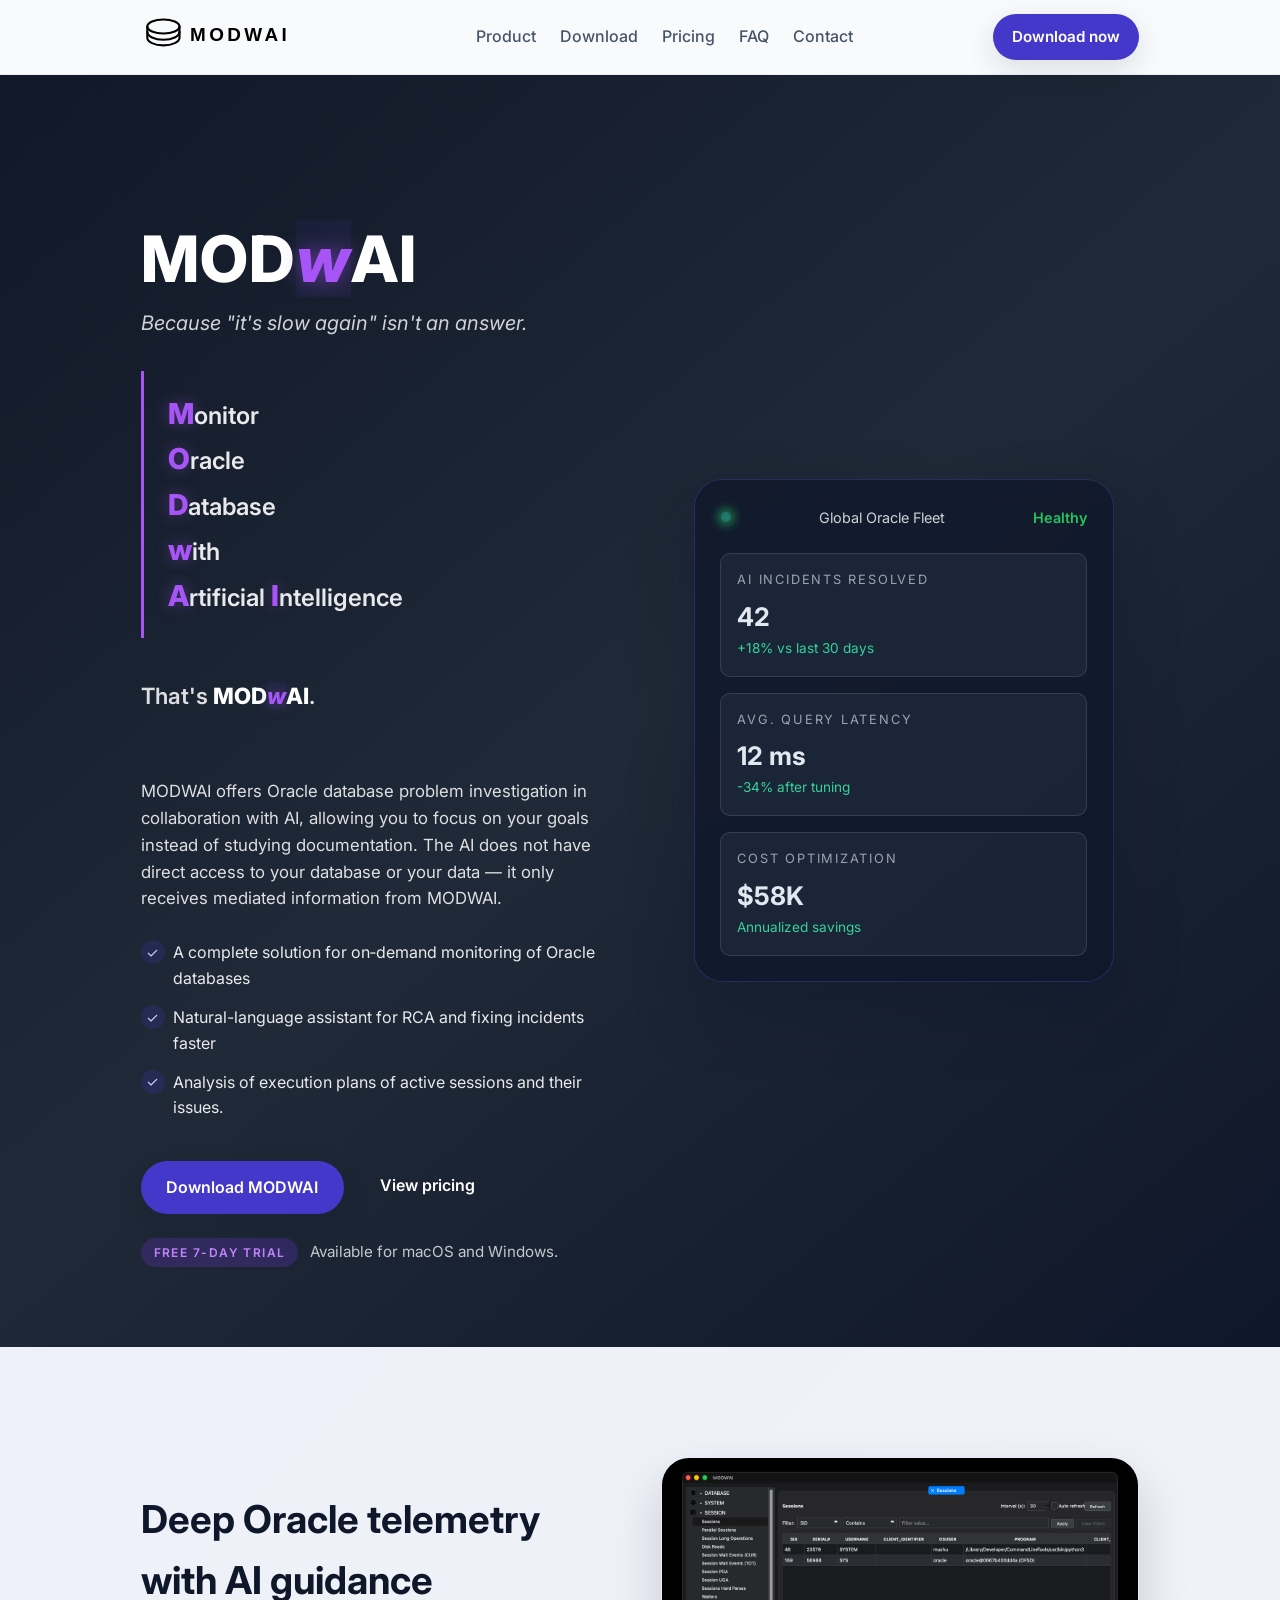
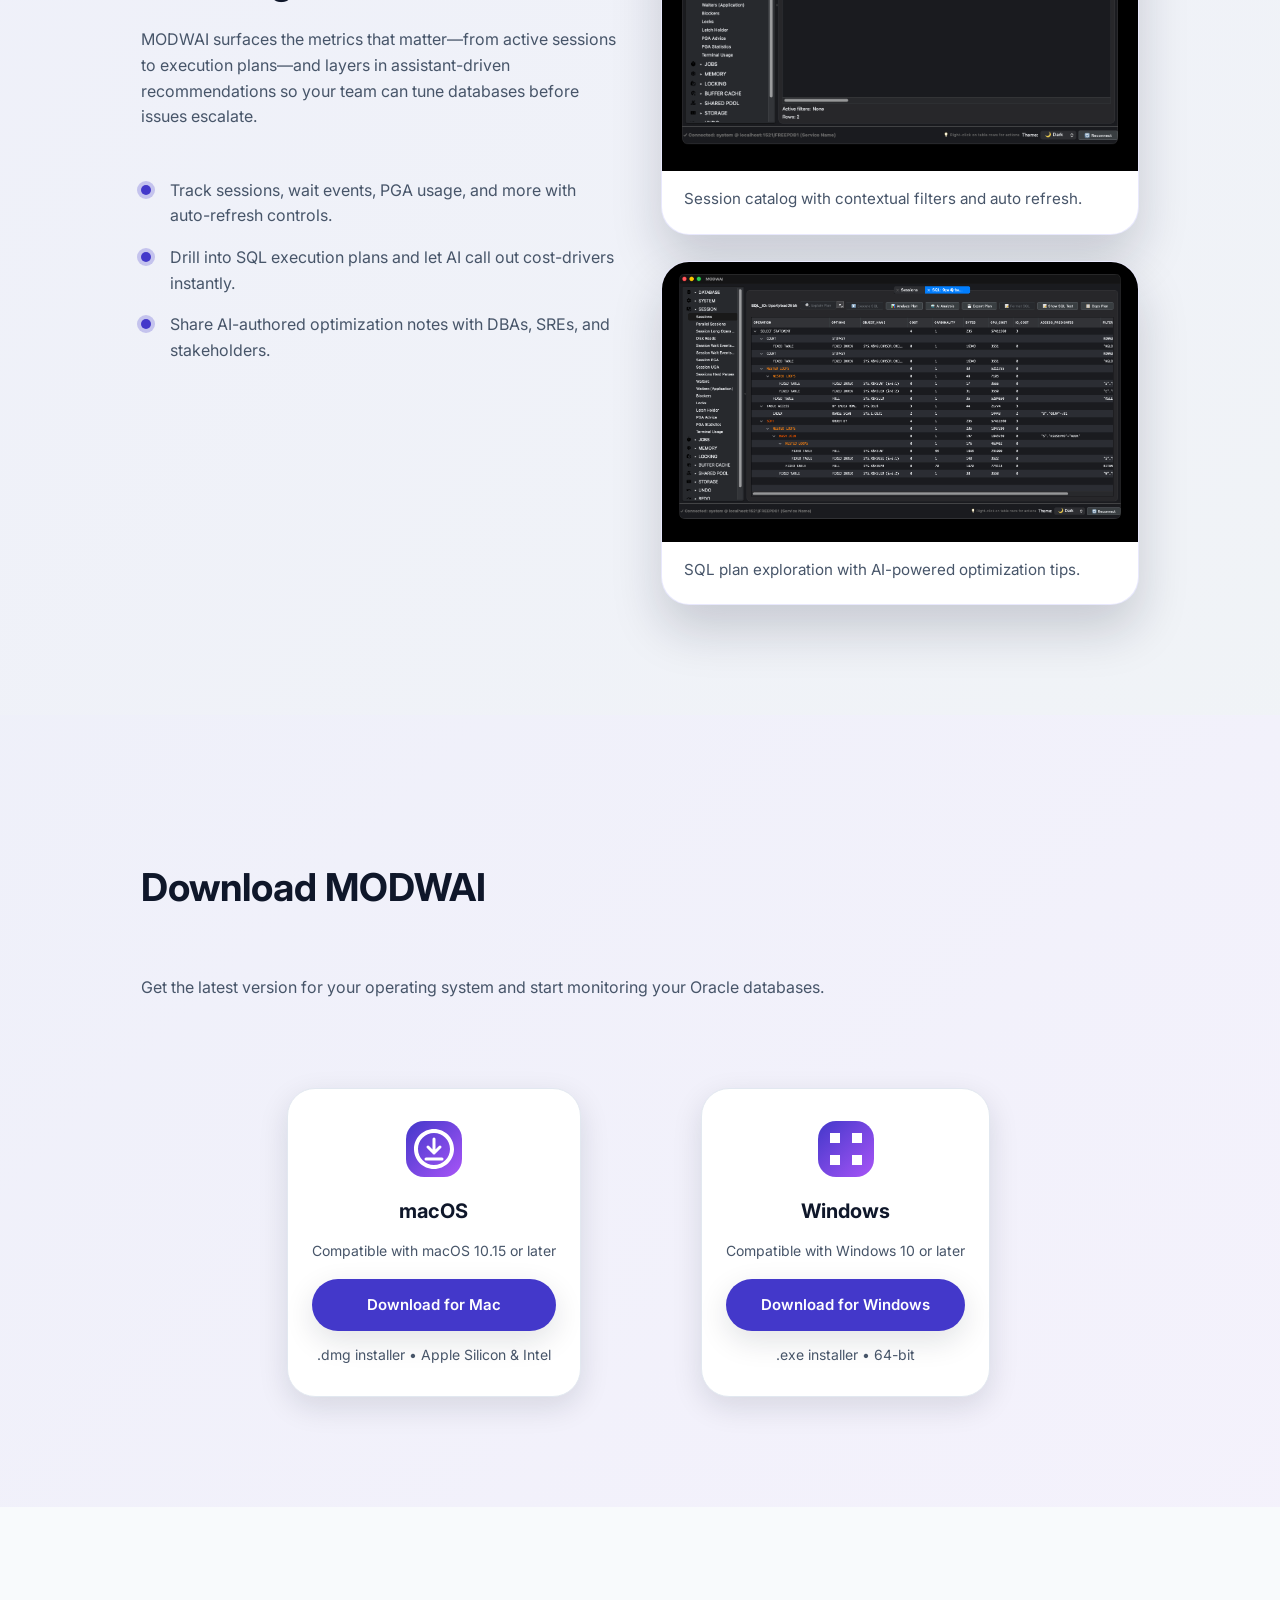
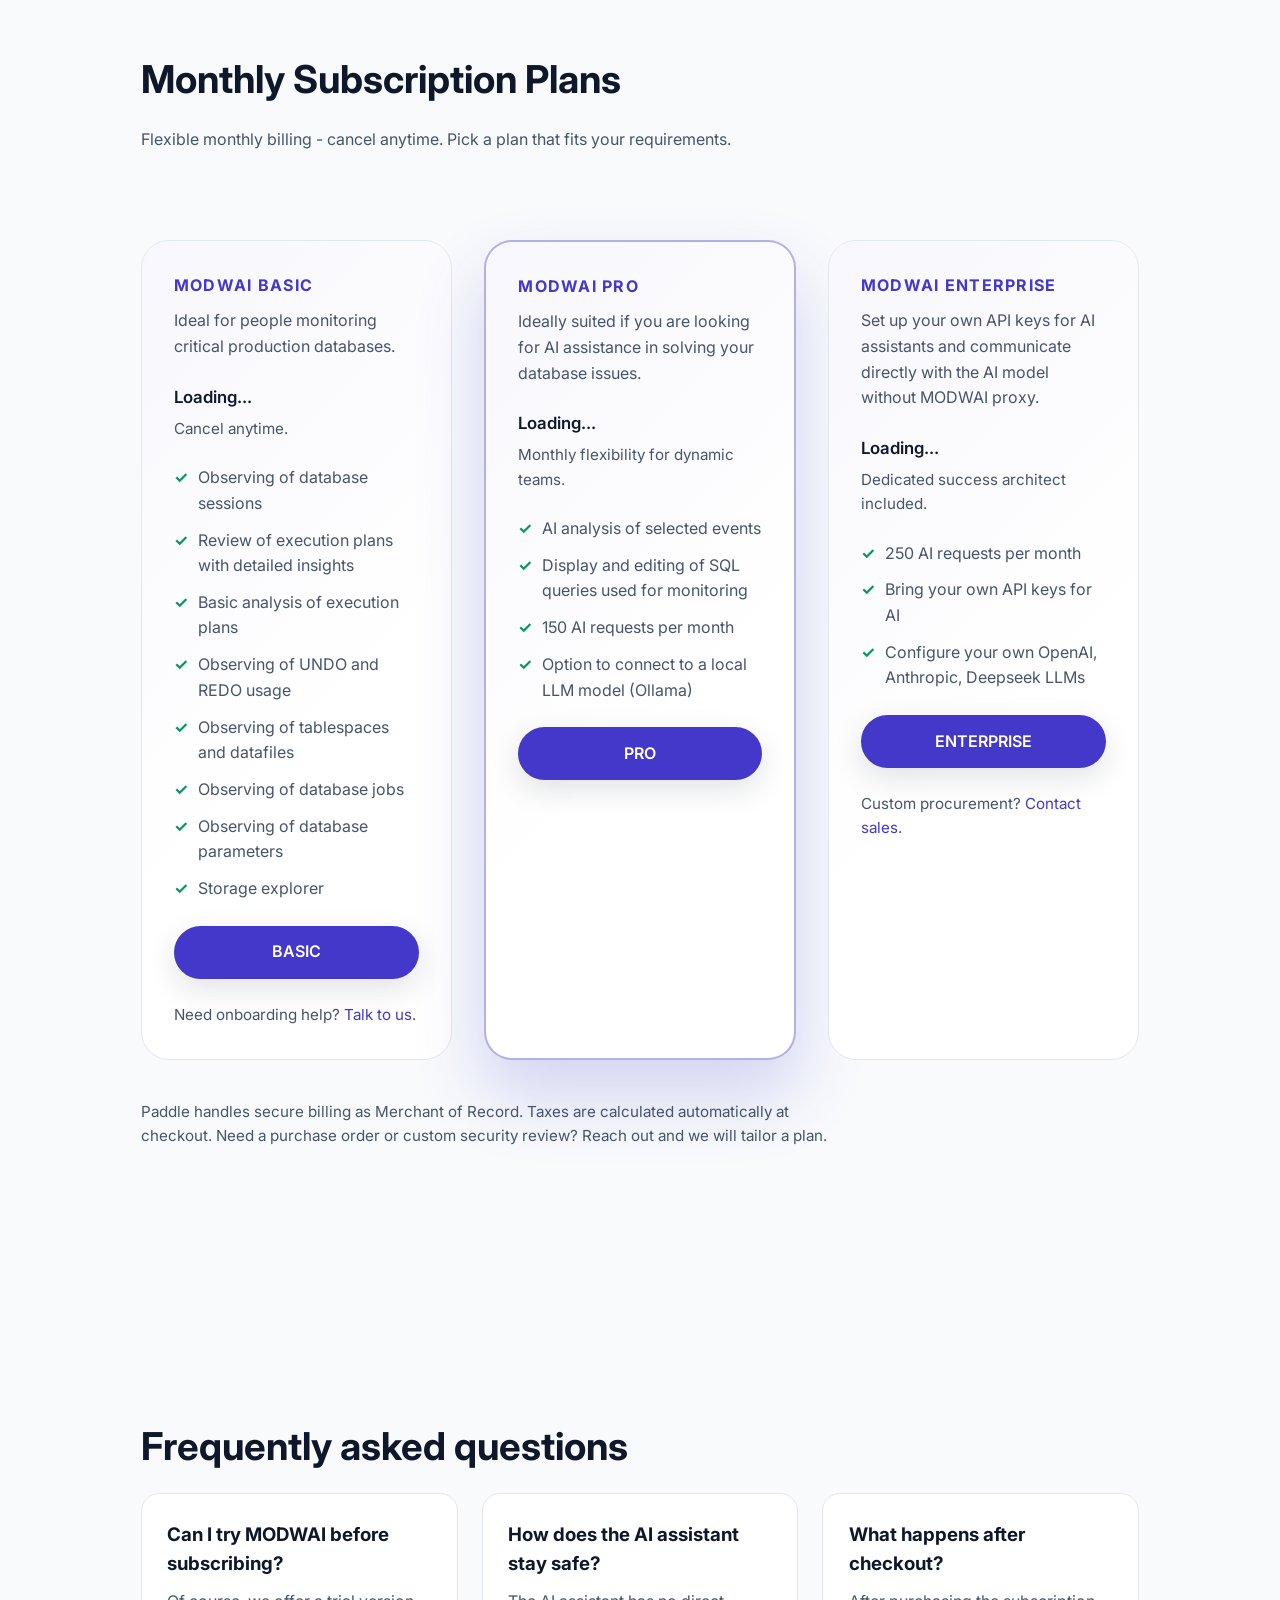
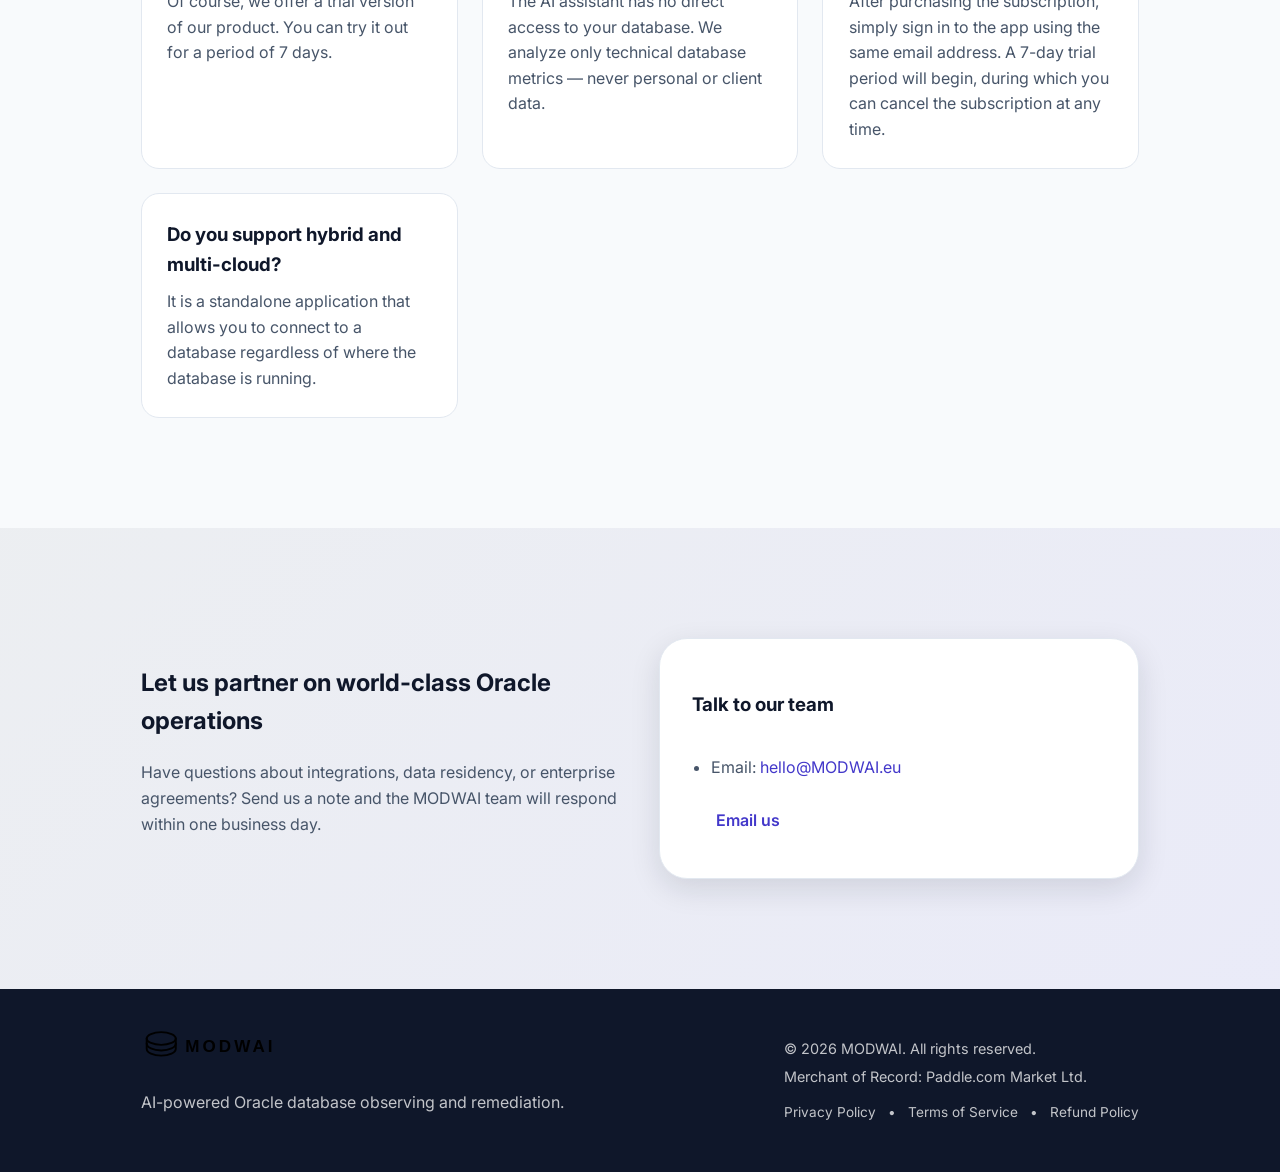
==== index.html @ 3dd089ce "Change AI requests limit" ====
<!DOCTYPE html>
<html lang="en">
<head>
  <!-- Google tag (gtag.js) -->
  <script async src="https://www.googletagmanager.com/gtag/js?id=G-N0R4T850BG"></script>
  <script>
    window.dataLayer = window.dataLayer || [];
    function gtag(){dataLayer.push(arguments);}
    gtag('js', new Date());

    gtag('config', 'G-N0R4T850BG');
  </script>
  
  <meta charset="utf-8">
  <meta name="viewport" content="width=device-width, initial-scale=1">
  <title>MODWAI | Oracle Database Monitoring with AI Assistant</title>
  <meta name="description" content="MODWAI keeps Oracle databases healthy with AI-assisted insights, anomaly detection, and automated remediation. Subscribe securely via Paddle checkout.">
  <link rel="stylesheet" href="styles.css">
  <link rel="preconnect" href="https://fonts.googleapis.com">
  <link rel="preconnect" href="https://fonts.gstatic.com" crossorigin>
  <link href="https://fonts.googleapis.com/css2?family=Inter:wght@400;500;600;700&display=swap" rel="stylesheet">
</head>
<body>
  <header class="site-header">
    <div class="container header-layout">
      <a class="logo" href="#top">
        <img src="assets/modwai-logo.svg" alt="MODWAI logo">
      </a>
      <nav class="site-nav" id="primary-navigation" data-nav>
        <a href="#console">Product</a>
        <a href="#download">Download</a>
        <a href="#pricing">Pricing</a>
        <a href="#faq">FAQ</a>
        <a href="#contact">Contact</a>
      </nav>
      <a class="nav-cta" href="#download">Download now</a>
      <button class="nav-toggle" data-nav-toggle aria-controls="primary-navigation" aria-expanded="false">
        <span class="nav-toggle-bar"></span>
        <span class="nav-toggle-bar"></span>
        <span class="nav-toggle-bar"></span>
        <span class="sr-only">Toggle navigation</span>
      </button>
    </div>
  </header>

  <main id="top">
    <section class="hero">
      <div class="container hero-grid">
        <div class="hero-copy">
          <div class="hero-slogan">
            <span class="slogan-brand">MOD<span class="highlight">w</span>AI</span>
            <span class="slogan-tagline">Because "it's slow again" isn't an answer.</span>
            <div class="slogan-acronym">
              <span class="acronym-line"><span class="letter-highlight">M</span>onitor</span>
              <span class="acronym-line"><span class="letter-highlight">O</span>racle</span>
              <span class="acronym-line"><span class="letter-highlight">D</span>atabase</span>
              <span class="acronym-line"><span class="letter-highlight">w</span>ith</span>
              <span class="acronym-line"><span class="letter-highlight">A</span>rtificial <span class="letter-highlight">I</span>ntelligence</span>
            </div>
            <span class="slogan-footer">That's <span class="brand-small">MOD<span class="highlight">w</span>AI</span>.</span>
          </div>
          <p class="hero-lede">
            MODWAI offers Oracle database problem investigation in collaboration with AI, allowing you to focus on your goals instead of studying documentation. The AI does not have direct access to your database or your data — it only receives mediated information from MODWAI.
          </p>
          <ul class="hero-highlights">
            <li>A complete solution for on‑demand monitoring of Oracle databases</li>
            <li>Natural-language assistant for RCA and fixing incidents faster</li>
            <li>Analysis of execution plans of active sessions and their issues.</li>
          </ul>
          <div class="hero-actions">
            <a class="cta-button" href="#download">Download MODWAI</a>
            <a class="ghost-button" href="#pricing">View pricing</a>
          </div>
          <div class="hero-note">
            <span class="hero-note-badge">Free 7-day trial</span>
            Available for macOS and Windows.
          </div>
        </div>
        <div class="hero-visual">
          <div class="hero-dashboard">
            <div class="dashboard-header">
              <span class="status-dot is-online"></span>
              <span class="dashboard-title">Global Oracle Fleet</span>
              <span class="dashboard-status">Healthy</span>
            </div>
            <div class="dashboard-body">
              <div class="metric-card">
                <span class="metric-label">AI incidents resolved</span>
                <span class="metric-value">42</span>
                <span class="metric-change is-positive">+18% vs last 30 days</span>
              </div>
              <div class="metric-card">
                <span class="metric-label">Avg. query latency</span>
                <span class="metric-value">12 ms</span>
                <span class="metric-change is-positive">-34% after tuning</span>
              </div>
              <div class="metric-card">
                <span class="metric-label">Cost optimization</span>
                <span class="metric-value">$58K</span>
                <span class="metric-change is-positive">Annualized savings</span>
              </div>
            </div>
          </div>
        </div>
      </div>
    </section>

    <section class="section product-overview" id="console">
      <div class="container product-layout">
        <div class="product-copy">
          <h2 class="section-title">Deep Oracle telemetry with AI guidance</h2>
          <p class="section-lede">
            MODWAI surfaces the metrics that matter&mdash;from active sessions to execution plans&mdash;and layers in assistant-driven recommendations so your team can tune databases before issues escalate.
          </p>
          <ul class="product-points">
            <li>Track sessions, wait events, PGA usage, and more with auto-refresh controls.</li>
            <li>Drill into SQL execution plans and let AI call out cost-drivers instantly.</li>
            <li>Share AI-authored optimization notes with DBAs, SREs, and stakeholders.</li>
          </ul>
        </div>
        <div class="product-screens">
          <figure class="product-screen">
            <img src="assets/modwai-session-overview.png" alt="MODWAI session overview with active sessions and filters" loading="lazy">
            <figcaption>Session catalog with contextual filters and auto refresh.</figcaption>
          </figure>
          <figure class="product-screen">
            <img src="assets/modwai-sql-plan.png" alt="MODWAI SQL execution plan analysis with AI insights" loading="lazy">
            <figcaption>SQL plan exploration with AI-powered optimization tips.</figcaption>
          </figure>
        </div>
      </div>
    </section>

    <section class="section download-section" id="download">
      <div class="container">
        <div class="section-header">
          <h2 class="section-title">Download MODWAI</h2>
          <p class="section-lede">Get the latest version for your operating system and start monitoring your Oracle databases.</p>
        </div>
        <div class="download-grid">
          <article class="download-card" data-os="mac">
            <div class="download-icon">
              <svg width="48" height="48" viewBox="0 0 48 48" fill="none" xmlns="http://www.w3.org/2000/svg">
                <path d="M24 4C12.95 4 4 12.95 4 24C4 35.05 12.95 44 24 44C35.05 44 44 35.05 44 24C44 12.95 35.05 4 24 4ZM24 40C15.16 40 8 32.84 8 24C8 15.16 15.16 8 24 8C32.84 8 40 15.16 40 24C40 32.84 32.84 40 24 40Z" fill="currentColor"/>
                <path d="M24 14L24 28M24 28L18 22M24 28L30 22" stroke="currentColor" stroke-width="3" stroke-linecap="round" stroke-linejoin="round"/>
                <path d="M16 34H32" stroke="currentColor" stroke-width="3" stroke-linecap="round"/>
              </svg>
            </div>
            <h3>macOS</h3>
            <p>Compatible with macOS 10.15 or later</p>
            <a class="cta-button" href="https://github.com/xname3/MODWAI_downloads/releases/latest/download/MODWAI-Installer.dmg" download>
              Download for Mac
            </a>
            <p class="download-note">.dmg installer • Apple Silicon & Intel</p>
          </article>
          <article class="download-card" data-os="windows">
            <div class="download-icon">
              <svg width="48" height="48" viewBox="0 0 48 48" fill="none" xmlns="http://www.w3.org/2000/svg">
                <path d="M8 8H18V18H8V8Z" fill="currentColor"/>
                <path d="M30 8H40V18H30V8Z" fill="currentColor"/>
                <path d="M8 30H18V40H8V30Z" fill="currentColor"/>
                <path d="M30 30H40V40H30V30Z" fill="currentColor"/>
              </svg>
            </div>
            <h3>Windows</h3>
            <p>Compatible with Windows 10 or later</p>
            <a class="cta-button" href="https://github.com/xname3/MODWAI_downloads/releases/latest/download/MODWAI-Setup.exe" download>
              Download for Windows
            </a>
            <p class="download-note">.exe installer • 64-bit</p>
          </article>
          <!-- TEMPORARILY DISABLED - Linux versions not yet tested
          <article class="download-card" data-os="linux-deb">
            <div class="download-icon">
              <svg width="48" height="48" viewBox="0 0 48 48" fill="none" xmlns="http://www.w3.org/2000/svg">
                <path d="M24 4L4 14V34L24 44L44 34V14L24 4Z" stroke="currentColor" stroke-width="2" fill="none"/>
                <path d="M24 4V44M4 14L24 24L44 14M4 34L24 24M44 34L24 24" stroke="currentColor" stroke-width="2"/>
              </svg>
            </div>
            <h3>Linux (DEB)</h3>
            <p>Debian, Ubuntu, and derivatives</p>
            <a class="cta-button" href="https://github.com/xname3/MODWAI_downloads/releases/latest/download/MODWAI_amd64.deb" download>
              Download DEB package
            </a>
            <p class="download-note">.deb package • AMD64</p>
          </article>
          <article class="download-card" data-os="linux-rpm">
            <div class="download-icon">
              <svg width="48" height="48" viewBox="0 0 48 48" fill="none" xmlns="http://www.w3.org/2000/svg">
                <path d="M24 4L4 14V34L24 44L44 34V14L24 4Z" stroke="currentColor" stroke-width="2" fill="none"/>
                <circle cx="24" cy="24" r="8" fill="currentColor"/>
              </svg>
            </div>
            <h3>Linux (RPM)</h3>
            <p>Fedora, RHEL, CentOS, and derivatives</p>
            <a class="cta-button" href="https://github.com/xname3/MODWAI_downloads/releases/latest/download/MODWAI_x86_64.rpm" download>
              Download RPM package
            </a>
            <p class="download-note">.rpm package • x86_64</p>
          </article>
          END TEMPORARILY DISABLED -->
        </div>
      </div>
    </section>

    <section class="section" id="pricing">
      <div class="container">
        <div class="section-header">
          <div>
            <h2 class="section-title">Monthly Subscription Plans</h2>
            <p class="section-lede">Flexible monthly billing - cancel anytime. Pick a plan that fits your requirements.</p>
          </div>
          <!-- TEMPORARILY DISABLED - Annual billing toggle
          <div class="billing-toggle" role="group" aria-label="Toggle billing cadence" data-billing-toggle>
            <button type="button" class="toggle-button is-active" data-billing-option="monthly" aria-pressed="true">Monthly</button>
            <button type="button" class="toggle-button" data-billing-option="annual" aria-pressed="false">Annual &middot; Save more</button>
          </div>
          END TEMPORARILY DISABLED -->
        </div>

        <div class="pricing-grid">
          <article class="plan-card" data-plan-card
            data-monthly-id="pri_01kabyyn82g7hw52mj37v68f2p"
            data-annual-id="pri_01kabyyn82g7hw52mj37v68f2p"
            data-monthly-sandbox-id="pri_01k8dxd4qvr1wnrd1c34dhbh5y"
            data-annual-sandbox-id="pri_01k8e7g8bgwzn80gjaakfgabfe"
            data-monthly-label="Loading..."
            data-annual-label="Loading..."
            data-monthly-cta="BASIC"
            data-annual-cta="BASIC">
            <div class="plan-header">
              <span class="plan-tier">MODWAI BASIC</span>
              <p>Ideal for people monitoring critical production databases.</p>
            </div>
            <div class="plan-price">
              <span class="plan-amount" data-price-label>Loading...</span>
              <span class="plan-billing-copy" data-billing-copy data-monthly-copy="Cancel anytime." data-annual-copy="Save with annual commitment.">Cancel anytime.</span>
            </div>
            <ul class="plan-features">
              <li>Observing of database sessions</li>
              <li>Review of execution plans with detailed insights</li>
              <li>Basic analysis of execution plans</li>
              <li>Observing of UNDO and REDO usage</li>
              <li>Observing of tablespaces and datafiles</li>
              <li>Observing of database jobs</li>
              <li>Observing of database parameters</li>
              <li>Storage explorer</li>
            </ul>
            <a class="checkout-btn" data-price-id="" data-plan="MODWAI BASIC">BASIC</a>
            <p class="plan-note">Need onboarding help? <a href="#contact">Talk to us</a>.</p>
          </article>

          <article class="plan-card is-featured" data-plan-card
            data-monthly-id="pri_01kabz0rgter4ybbxat5yypgqp"
            data-annual-id="pri_01kabz0rgter4ybbxat5yypgqp"
            data-monthly-sandbox-id="pri_01k8dxeca4wc8dwndkvaxk1xtq"
            data-annual-sandbox-id="pri_01k8e7hqxbc8expmheydy3p8tv"
            data-monthly-label="Loading..."
            data-annual-label="Loading..."
            data-monthly-cta="PRO"
            data-annual-cta="PRO">
            <div class="plan-header">
              <span class="plan-tier">MODWAI PRO</span>
              <p>Ideally suited if you are looking for AI assistance in solving your database issues.</p>
            </div>
            <div class="plan-price">
              <span class="plan-amount" data-price-label>Loading...</span>
              <span class="plan-billing-copy" data-billing-copy data-monthly-copy="Additional features compared to the Basic version." data-annual-copy="Annual billing includes AI automation credits.">Monthly flexibility for dynamic teams.</span>
            </div>
            <ul class="plan-features">
              <li>AI analysis of selected events</li>
              <li>Display and editing of SQL queries used for monitoring</li>
              <li>150 AI requests per month</li>
              <li>Option to connect to a local LLM model (Ollama)</li>
            </ul>
            <a class="checkout-btn" data-price-id="" data-plan="MODWAI PRO">PRO</a>
          </article>

          <article class="plan-card" data-plan-card
            data-monthly-id="pri_01kabz2axhm6vacm5h8mxzpmy0"
            data-annual-id="pri_01kabz2axhm6vacm5h8mxzpmy0"
            data-monthly-sandbox-id="pri_01k8dxk5e3nsnq9zeatcxtjy4n"
            data-annual-sandbox-id="pri_01k8e7kh6g9acdtr82pczkm414"
            data-monthly-label="Loading..."
            data-annual-label="Loading..."
            data-monthly-cta="ENTERPRISE"
            data-annual-cta="ENTERPRISE">
            <div class="plan-header">
              <span class="plan-tier">MODWAI ENTERPRISE</span>
              <p>Set up your own API keys for AI assistants and communicate directly with the AI model without MODWAI proxy.</p>
            </div>
            <div class="plan-price">
              <span class="plan-amount" data-price-label>Loading...</span>
              <span class="plan-billing-copy" data-billing-copy data-monthly-copy="Additional features compared to the Pro version." data-annual-copy="Annual term adds white-glove migration.">Dedicated success architect included.</span>
            </div>
            <ul class="plan-features">
              <li>250 AI requests per month</li>
              <li>Bring your own API keys for AI</li>
              <li>Configure your own OpenAI, Anthropic, Deepseek LLMs</li>
            </ul>
            <a class="checkout-btn" data-price-id="" data-plan="MODWAI ENTERPRISE">ENTERPRISE</a>
            <p class="plan-note">Custom procurement? <a href="#contact">Contact sales</a>.</p>
          </article>
        </div>
        <p class="pricing-footnote">
          Paddle handles secure billing as Merchant of Record. Taxes are calculated automatically at checkout. Need a purchase order or custom security review? Reach out and we will tailor a plan.
        </p>
      </div>
    </section>

    <section class="section" id="faq">
      <div class="container">
        <h2 class="section-title">Frequently asked questions</h2>
        <div class="faq-grid">
          <article class="faq-item">
            <h3>Can I try MODWAI before subscribing?</h3>
            <p>Of course, we offer a trial version of our product. You can try it out for a period of 7 days.</p>
          </article>
          <article class="faq-item">
            <h3>How does the AI assistant stay safe?</h3>
            <p>The AI assistant has no direct access to your database. We analyze only technical database metrics — never personal or client data.</p>
          </article>
          <article class="faq-item">
            <h3>What happens after checkout?</h3>
            <p>After purchasing the subscription, simply sign in to the app using the same email address. A 7-day trial period will begin, during which you can cancel the subscription at any time.</p>
          </article>
          <article class="faq-item">
            <h3>Do you support hybrid and multi-cloud?</h3>
            <p>It is a standalone application that allows you to connect to a database regardless of where the database is running.</p>
          </article>
        </div>
      </div>
    </section>

    <section class="section contact" id="contact">
      <div class="container contact-layout">
        <div class="contact-copy">
          <h2>Let us partner on world-class Oracle operations</h2>
          <p>Have questions about integrations, data residency, or enterprise agreements? Send us a note and the MODWAI team will respond within one business day.</p>
        </div>
        <div class="contact-card">
          <h3>Talk to our team</h3>
          <ul>
            <li>Email: <a href="mailto:hello@MODWAI.eu">hello@MODWAI.eu</a></li>
          </ul>
          <a class="ghost-button" href="mailto:hello@MODWAI.eu?subject=MODWAI%20pricing%20question">Email us</a>
        </div>
      </div>
    </section>
  </main>

  <footer class="site-footer">
    <div class="container footer-layout">
      <div>
        <span class="logo">
          <img src="assets/modwai-logo.svg" alt="MODWAI logo">
        </span>
        <p>AI-powered Oracle database observing and remediation.</p>
      </div>
      <div class="footer-meta">
        <span>&copy; <span id="current-year"></span> MODWAI. All rights reserved.</span>
        <span>Merchant of Record: Paddle.com Market Ltd.</span>
        <div class="footer-legal-links">
          <a href="privacy-policy.html">Privacy Policy</a>
          <span>•</span>
          <a href="terms-of-service.html">Terms of Service</a>
          <span>•</span>
          <a href="refund-policy.html">Refund Policy</a>
        </div>
      </div>
    </div>
  </footer>

  <script>
    window.PADDLE_VENDOR_ID = '40170';
    window.PADDLE_ENV = 'production';
    window.PADDLE_CLIENT_TOKEN = 'live_50e548de61601af4af588c5f340';
  </script>
  <script src="https://cdn.paddle.com/paddle/v2/paddle.js" async></script>
  <script src="app.js" defer></script>
</body>
</html>
---- styles.css ----
:root {
  --font-sans: 'Inter', -apple-system, BlinkMacSystemFont, 'Segoe UI', sans-serif;
  --color-background: #f8fafc;
  --color-surface: #ffffff;
  --color-surface-muted: #f1f5f9;
  --color-primary: #4338ca;
  --color-primary-dark: #312e81;
  --color-accent: #a855f7;
  --color-text: #0f172a;
  --color-muted: #475569;
  --color-border: #e2e8f0;
  --color-success: #059669;
  --shadow-sm: 0 10px 30px rgba(15, 23, 42, 0.12);
  --shadow-lg: 0 30px 60px rgba(15, 23, 42, 0.18);
  --radius-sm: 10px;
  --radius-md: 18px;
  --radius-lg: 28px;
  --container-max: clamp(960px, 78vw, 1180px);
}

* {
  box-sizing: border-box;
}

body {
  margin: 0;
  font-family: var(--font-sans);
  color: var(--color-text);
  background: var(--color-background);
  line-height: 1.6;
  -webkit-font-smoothing: antialiased;
}

body.modal-open {
  overflow: hidden;
}

/* Construction Modal */
.modal-overlay {
  position: fixed;
  top: 0;
  left: 0;
  right: 0;
  bottom: 0;
  background: rgba(15, 23, 42, 0.85);
  backdrop-filter: blur(8px);
  display: flex;
  align-items: center;
  justify-content: center;
  z-index: 9999;
  padding: 1rem;
  animation: fadeIn 0.3s ease;
}

.modal-overlay.hidden {
  display: none;
}

@keyframes fadeIn {
  from {
    opacity: 0;
  }
  to {
    opacity: 1;
  }
}

.modal-content {
  background: var(--color-surface);
  border-radius: var(--radius-lg);
  padding: 3rem 2.5rem;
  max-width: 520px;
  width: 100%;
  box-shadow: 0 25px 60px rgba(0, 0, 0, 0.3);
  position: relative;
  animation: slideUp 0.4s ease;
  text-align: center;
}

@keyframes slideUp {
  from {
    transform: translateY(30px);
    opacity: 0;
  }
  to {
    transform: translateY(0);
    opacity: 1;
  }
}

.modal-icon {
  width: 80px;
  height: 80px;
  margin: 0 auto 1.5rem;
  border-radius: 50%;
  background: linear-gradient(135deg, rgba(245, 158, 11, 0.15), rgba(251, 191, 36, 0.15));
  display: flex;
  align-items: center;
  justify-content: center;
  color: #f59e0b;
}

.modal-content h2 {
  font-size: 1.75rem;
  margin: 0 0 1rem;
  color: var(--color-text);
  font-weight: 700;
}

.modal-content > p {
  font-size: 1rem;
  color: var(--color-muted);
  margin: 0 0 1.5rem;
}

.modal-list {
  list-style: none;
  padding: 0;
  margin: 0 0 1.5rem;
  text-align: left;
  background: var(--color-surface-muted);
  border-radius: var(--radius-md);
  padding: 1.5rem;
}

.modal-list li {
  position: relative;
  padding-left: 2rem;
  margin-bottom: 0.75rem;
  color: var(--color-text);
  font-size: 0.95rem;
}

.modal-list li:last-child {
  margin-bottom: 0;
}

.modal-list li::before {
  content: '⚠';
  position: absolute;
  left: 0;
  color: #f59e0b;
  font-size: 1.2rem;
}

.modal-footer {
  font-size: 0.95rem;
  color: var(--color-muted);
  font-style: italic;
  margin-bottom: 2rem !important;
}

.modal-button {
  background: linear-gradient(135deg, var(--color-primary), var(--color-accent));
  color: white;
  border: none;
  padding: 1rem 2.5rem;
  border-radius: 999px;
  font-size: 1rem;
  font-weight: 600;
  cursor: pointer;
  transition: transform 0.2s ease, box-shadow 0.2s ease;
  box-shadow: 0 8px 20px rgba(67, 56, 202, 0.3);
  font-family: inherit;
  width: 100%;
  max-width: 280px;
}

.modal-button:hover {
  transform: translateY(-2px);
  box-shadow: 0 12px 30px rgba(67, 56, 202, 0.4);
}

.modal-button:active {
  transform: translateY(0);
}

@media (max-width: 640px) {
  .modal-content {
    padding: 2rem 1.5rem;
  }

  .modal-content h2 {
    font-size: 1.5rem;
  }

  .modal-icon {
    width: 64px;
    height: 64px;
  }
}

a {
  color: var(--color-primary);
  text-decoration: none;
}

a:hover {
  text-decoration: underline;
}

img,
svg {
  display: block;
  max-width: 100%;
}

.sr-only {
  position: absolute;
  width: 1px;
  height: 1px;
  padding: 0;
  margin: -1px;
  overflow: hidden;
  clip: rect(0, 0, 0, 0);
  white-space: nowrap;
  border: 0;
}

.container {
  width: min(var(--container-max), 92%);
  margin: 0 auto;
}

.site-header {
  position: sticky;
  top: 0;
  z-index: 50;
  backdrop-filter: blur(12px);
  background: rgba(248, 250, 252, 0.92);
  border-bottom: 1px solid rgba(226, 232, 240, 0.7);
}

.header-layout {
  display: flex;
  align-items: center;
  justify-content: space-between;
  gap: 1.5rem;
  min-height: 74px;
}

.logo {
  display: inline-flex;
  align-items: center;
  color: var(--color-primary);
  text-transform: uppercase;
  letter-spacing: 0.08em;
  font-weight: 700;
}

.logo img {
  height: clamp(30px, 6vw, 42px);
  width: auto;
  display: block;
}

.site-nav {
  display: flex;
  align-items: center;
  gap: 1.5rem;
  font-weight: 500;
}

.site-nav a {
  color: var(--color-muted);
  transition: color 150ms ease;
}

.site-nav a:hover {
  color: var(--color-primary);
}

.nav-cta {
  display: inline-flex;
  align-items: center;
  justify-content: center;
  padding: 0.65rem 1.2rem;
  border-radius: 999px;
  background: var(--color-primary);
  color: #fff;
  font-weight: 600;
  font-size: 0.95rem;
  box-shadow: var(--shadow-sm);
  transition: transform 150ms ease, box-shadow 150ms ease;
}

.nav-cta:hover {
  text-decoration: none;
  transform: translateY(-1px);
  box-shadow: var(--shadow-lg);
}

.nav-toggle {
  display: none;
  flex-direction: column;
  gap: 5px;
  width: 48px;
  height: 48px;
  border: 1px solid var(--color-border);
  border-radius: 12px;
  background: var(--color-surface);
  align-items: center;
  justify-content: center;
  cursor: pointer;
}

.nav-toggle-bar {
  display: block;
  width: 22px;
  height: 2px;
  background: var(--color-text);
  border-radius: 999px;
}

.hero {
  padding: 120px 0 80px;
  background: linear-gradient(140deg, #111827 0%, #1f2937 50%, #0f172a 100%);
  color: #fff;
}

.hero-grid {
  display: grid;
  gap: 3.5rem;
  grid-template-columns: repeat(auto-fit, minmax(280px, 1fr));
  align-items: center;
}

.hero-copy h1 {
  font-size: clamp(2.2rem, 4vw, 3.3rem);
  margin-bottom: 1.25rem;
}

.hero-slogan {
  display: flex;
  flex-direction: column;
  gap: 1rem;
  margin-bottom: 2rem;
  padding: 2rem 0;
}

.slogan-brand {
  font-size: clamp(2.5rem, 5vw, 4rem);
  font-weight: 800;
  letter-spacing: 0.02em;
  color: #fff;
  line-height: 1;
}

.slogan-brand .highlight {
  color: var(--color-accent);
  font-style: italic;
  text-shadow: 0 0 20px rgba(168, 85, 247, 0.5);
}

.slogan-tagline {
  font-size: clamp(1rem, 2vw, 1.25rem);
  color: rgba(255, 255, 255, 0.8);
  font-style: italic;
  font-weight: 400;
}

.slogan-acronym {
  display: flex;
  flex-direction: column;
  gap: 0.5rem;
  padding: 1.5rem 0;
  border-left: 3px solid var(--color-accent);
  padding-left: 1.5rem;
  margin: 1rem 0;
}

.acronym-line {
  font-size: clamp(1.1rem, 2.2vw, 1.5rem);
  font-weight: 600;
  color: rgba(255, 255, 255, 0.9);
  line-height: 1.3;
  transition: transform 0.2s ease, color 0.2s ease;
}

.acronym-line:hover {
  transform: translateX(8px);
  color: #fff;
}

.letter-highlight {
  color: var(--color-accent);
  font-weight: 800;
  font-size: 1.2em;
  text-shadow: 0 0 15px rgba(168, 85, 247, 0.4);
}

.slogan-footer {
  font-size: clamp(1.1rem, 2vw, 1.4rem);
  font-weight: 600;
  color: rgba(255, 255, 255, 0.85);
  margin-top: 0.5rem;
}

.brand-small {
  font-weight: 800;
  color: #fff;
}

.brand-small .highlight {
  color: var(--color-accent);
  font-style: italic;
  text-shadow: 0 0 15px rgba(168, 85, 247, 0.4);
}

.eyebrow {
  font-size: 0.9rem;
  font-weight: 600;
  letter-spacing: 0.25em;
  text-transform: uppercase;
  margin-bottom: 1rem;
  color: rgba(255, 255, 255, 0.7);
}

.hero-lede {
  font-size: 1.05rem;
  color: rgba(255, 255, 255, 0.85);
  margin-bottom: 1.75rem;
}

.hero-highlights {
  list-style: none;
  padding: 0;
  margin: 0 0 2.5rem;
  display: grid;
  gap: 0.85rem;
}

.hero-highlights li {
  position: relative;
  padding-left: 2rem;
  color: rgba(255, 255, 255, 0.9);
}

.hero-highlights li::before {
  content: '\2713';
  position: absolute;
  left: 0;
  top: 0;
  width: 1.5rem;
  height: 1.5rem;
  border-radius: 999px;
  background: rgba(67, 56, 202, 0.2);
  color: #c7d2fe;
  display: grid;
  place-items: center;
  font-size: 0.9rem;
}

.hero-actions {
  display: flex;
  flex-wrap: wrap;
  gap: 0.75rem;
  margin-bottom: 1.5rem;
}

.cta-button,
.checkout-btn {
  display: inline-flex;
  align-items: center;
  justify-content: center;
  gap: 0.4rem;
  padding: 0.85rem 1.6rem;
  border-radius: 999px;
  background: var(--color-primary);
  color: #fff;
  font-weight: 600;
  font-size: 1rem;
  transition: transform 150ms ease, box-shadow 150ms ease;
  box-shadow: var(--shadow-sm);
}

.cta-button:hover,
.checkout-btn:hover {
  text-decoration: none;
  transform: translateY(-1px);
  box-shadow: var(--shadow-lg);
}

.ghost-button {
  display: inline-flex;
  align-items: center;
  justify-content: center;
  padding: 0.85rem 1.6rem;
  border-radius: 999px;
  border: 1px solid rgba(148, 163, 184, 0.35);
  color: rgba(255, 255, 255, 0.85);
  font-weight: 600;
  transition: border-color 150ms ease, color 150ms ease, background 150ms ease;
}

.ghost-button:hover {
  text-decoration: none;
  border-color: rgba(255, 255, 255, 0.6);
  background: rgba(148, 163, 184, 0.12);
}

.hero-note {
  display: inline-flex;
  align-items: center;
  gap: 0.75rem;
  color: rgba(255, 255, 255, 0.75);
  font-size: 0.95rem;
}

.hero-note-badge {
  display: inline-flex;
  align-items: center;
  justify-content: center;
  padding: 0.3rem 0.8rem;
  border-radius: 999px;
  background: rgba(124, 58, 237, 0.22);
  color: #c084fc;
  font-size: 0.75rem;
  font-weight: 600;
  text-transform: uppercase;
  letter-spacing: 0.12em;
}

.hero-visual {
  display: flex;
  justify-content: center;
}

.hero-dashboard {
  width: clamp(280px, 90%, 420px);
  border-radius: var(--radius-lg);
  background: rgba(15, 23, 42, 0.72);
  backdrop-filter: blur(12px);
  padding: 1.6rem;
  box-shadow: 0 30px 60px rgba(15, 23, 42, 0.35);
  border: 1px solid rgba(99, 102, 241, 0.25);
}

.dashboard-header {
  display: flex;
  align-items: center;
  justify-content: space-between;
  margin-bottom: 1.5rem;
  font-size: 0.9rem;
  color: rgba(255, 255, 255, 0.8);
}

.status-dot {
  width: 10px;
  height: 10px;
  border-radius: 50%;
  background: rgba(59, 130, 246, 0.35);
  position: relative;
}

.status-dot.is-online::after {
  content: '';
  position: absolute;
  inset: -4px;
  border-radius: inherit;
  background: rgba(34, 197, 94, 0.5);
  filter: blur(4px);
}

.dashboard-status {
  color: #22c55e;
  font-weight: 600;
}

.dashboard-body {
  display: grid;
  gap: 1rem;
}

.metric-card {
  padding: 1rem;
  border-radius: var(--radius-sm);
  background: rgba(30, 41, 59, 0.8);
  border: 1px solid rgba(148, 163, 184, 0.2);
}

.metric-label {
  display: block;
  font-size: 0.8rem;
  text-transform: uppercase;
  letter-spacing: 0.14em;
  color: rgba(226, 232, 240, 0.65);
  margin-bottom: 0.4rem;
}

.metric-value {
  display: block;
  font-size: 1.6rem;
  font-weight: 700;
  color: #e2e8f0;
}

.metric-change {
  display: block;
  font-size: 0.85rem;
  color: rgba(148, 163, 184, 0.85);
}

.metric-change.is-positive {
  color: #34d399;
}

.assistant-bubble {
  margin-top: 1.4rem;
  padding: 1rem;
  border-radius: var(--radius-md);
  background: rgba(79, 70, 229, 0.2);
  border: 1px solid rgba(99, 102, 241, 0.3);
  color: rgba(226, 232, 240, 0.95);
  font-size: 0.95rem;
}

.assistant-label {
  display: inline-block;
  font-size: 0.75rem;
  font-weight: 600;
  text-transform: uppercase;
  letter-spacing: 0.18em;
  color: rgba(129, 140, 248, 0.9);
  margin-bottom: 0.4rem;
}

.section {
  padding: clamp(68px, 10vw, 110px) 0;
}

.section-title {
  font-size: clamp(1.9rem, 3vw, 2.6rem);
  margin-bottom: 1rem;
}

.section-lede {
  max-width: 700px;
  color: var(--color-muted);
  margin-bottom: clamp(2rem, 4vw, 3rem);
}

.social-proof {
  background: var(--color-surface);
}

.proof-layout {
  display: grid;
  grid-template-columns: repeat(auto-fit, minmax(200px, 1fr));
  gap: 2.5rem;
  text-align: center;
}

.proof-value {
  display: block;
  font-size: 2rem;
  font-weight: 700;
  color: var(--color-primary);
}

.feature-grid {
  display: grid;
  gap: 1.75rem;
  grid-template-columns: repeat(auto-fit, minmax(240px, 1fr));
}

.feature-card {
  background: var(--color-surface);
  border-radius: var(--radius-md);
  padding: 1.8rem;
  border: 1px solid var(--color-border);
  box-shadow: 0 20px 40px rgba(15, 23, 42, 0.08);
}

.feature-card h3 {
  margin-top: 0;
  margin-bottom: 0.65rem;
}

.feature-card p {
  margin-top: 0;
  margin-bottom: 1rem;
  color: var(--color-muted);
}

.feature-card ul {
  padding-left: 1.2rem;
  margin: 0;
  color: var(--color-muted);
}

.product-overview {
  background: linear-gradient(135deg, rgba(67, 56, 202, 0.05), rgba(148, 163, 184, 0.08));
}

.product-layout {
  display: grid;
  grid-template-columns: repeat(auto-fit, minmax(280px, 1fr));
  gap: 2.6rem;
  align-items: start;
}

.product-points {
  list-style: none;
  padding: 0;
  margin: 2rem 0 0;
  display: grid;
  gap: 1rem;
  color: var(--color-muted);
}

.product-points li {
  position: relative;
  padding-left: 1.8rem;
}

.product-points li::before {
  content: '';
  position: absolute;
  left: 0;
  top: 0.45rem;
  width: 10px;
  height: 10px;
  border-radius: 50%;
  background: var(--color-primary);
  box-shadow: 0 0 0 4px rgba(67, 56, 202, 0.25);
}

.product-screens {
  display: grid;
  gap: 1.6rem;
}

.product-screen {
  margin: 0;
  background: var(--color-surface);
  border-radius: var(--radius-lg);
  border: 1px solid rgba(99, 102, 241, 0.15);
  box-shadow: 0 25px 50px rgba(15, 23, 42, 0.18);
  overflow: hidden;
}

.product-screen img {
  display: block;
  width: 100%;
  height: auto;
}

.product-screen figcaption {
  padding: 1rem 1.4rem 1.4rem;
  color: var(--color-muted);
  font-size: 0.95rem;
}

.highlight {
  background: linear-gradient(135deg, rgba(67, 56, 202, 0.08), rgba(124, 58, 237, 0.08));
}

.highlight-layout {
  display: grid;
  grid-template-columns: repeat(auto-fit, minmax(280px, 1fr));
  gap: 2.5rem;
  align-items: center;
}

.highlight-card {
  background: var(--color-surface);
  border-radius: var(--radius-lg);
  padding: 2rem;
  border: 1px solid rgba(99, 102, 241, 0.15);
  box-shadow: 0 25px 50px rgba(67, 56, 202, 0.12);
}

.highlight-card-title {
  margin-top: 0;
  margin-bottom: 1.4rem;
}

.highlight-card-list {
  list-style: none;
  padding: 0;
  margin: 0;
  display: grid;
  gap: 1.3rem;
}

.highlight-card-list li {
  display: grid;
  gap: 0.3rem;
}

.list-title {
  font-weight: 600;
  color: var(--color-primary);
}

.list-subtitle {
  color: var(--color-muted);
}

.highlight-list {
  list-style: none;
  padding: 0;
  margin: 1.5rem 0 0;
  display: grid;
  gap: 0.9rem;
  color: var(--color-muted);
}

.highlight-list li::before {
  content: '\2022';
  color: var(--color-primary);
  margin-right: 0.65rem;
}

.section-header {
  display: flex;
  flex-wrap: wrap;
  align-items: center;
  gap: 1.5rem;
  justify-content: space-between;
  margin-bottom: 2.5rem;
}

.billing-toggle {
  display: inline-flex;
  padding: 0.4rem;
  border-radius: 999px;
  background: var(--color-surface-muted);
  border: 1px solid var(--color-border);
  gap: 0.3rem;
}

.toggle-button {
  border: none;
  background: transparent;
  border-radius: 999px;
  padding: 0.45rem 1.1rem;
  font-weight: 600;
  color: var(--color-muted);
  cursor: pointer;
  transition: background 150ms ease, color 150ms ease, box-shadow 150ms ease;
}

.toggle-button.is-active {
  background: var(--color-surface);
  color: var(--color-primary);
  box-shadow: 0 8px 18px rgba(67, 56, 202, 0.15);
}

.download-section {
  background: linear-gradient(135deg, rgba(67, 56, 202, 0.05), rgba(168, 85, 247, 0.05));
}

.download-grid {
  display: grid;
  gap: 1.5rem;
  grid-template-columns: repeat(2, 1fr);
  max-width: 800px;
  margin: 0 auto;
  justify-items: center;
}

.download-card {
  background: var(--color-surface);
  border-radius: var(--radius-lg);
  padding: 2rem 1.5rem;
  border: 1px solid var(--color-border);
  display: flex;
  flex-direction: column;
  align-items: center;
  text-align: center;
  gap: 0.875rem;
  box-shadow: var(--shadow-sm);
  transition: all 0.3s ease;
  position: relative;
  overflow: hidden;
}

.download-card::before {
  content: '';
  position: absolute;
  top: -2px;
  left: -2px;
  right: -2px;
  bottom: -2px;
  background: linear-gradient(135deg, var(--color-primary), var(--color-accent));
  border-radius: inherit;
  opacity: 0;
  transition: opacity 0.3s ease;
  z-index: -1;
}

.download-card.is-recommended::before {
  opacity: 1;
}

.download-card.is-recommended {
  border-color: transparent;
  box-shadow: 0 20px 60px rgba(67, 56, 202, 0.3);
  transform: scale(1.02);
}

.download-card.is-recommended .download-icon {
  background: linear-gradient(135deg, var(--color-primary), var(--color-accent));
  box-shadow: 0 8px 20px rgba(67, 56, 202, 0.4);
}

.download-card.is-recommended::after {
  content: 'Recommended for your system';
  position: absolute;
  top: 1rem;
  right: -2.5rem;
  background: linear-gradient(135deg, var(--color-accent), var(--color-primary));
  color: white;
  padding: 0.3rem 3rem;
  font-size: 0.75rem;
  font-weight: 600;
  text-transform: uppercase;
  letter-spacing: 0.05em;
  transform: rotate(45deg);
  box-shadow: 0 4px 12px rgba(0, 0, 0, 0.2);
}

.download-card:hover {
  box-shadow: var(--shadow-lg);
  transform: translateY(-4px);
}

.download-card.is-recommended:hover {
  transform: scale(1.02) translateY(-4px);
}

.download-icon {
  width: 56px;
  height: 56px;
  display: flex;
  align-items: center;
  justify-content: center;
  background: linear-gradient(135deg, var(--color-primary), var(--color-accent));
  border-radius: var(--radius-md);
  color: white;
  margin-bottom: 0.25rem;
}

.download-card h3 {
  font-size: 1.25rem;
  margin: 0;
  font-weight: 700;
  color: var(--color-text);
}

.download-card > p {
  color: var(--color-muted);
  margin: 0;
  font-size: 0.875rem;
  line-height: 1.4;
}

.download-card .cta-button {
  margin-top: 0.25rem;
  width: 100%;
  max-width: 100%;
  font-size: 0.9375rem;
  padding: 0.875rem 1.25rem;
}

.download-note {
  font-size: 0.8125rem;
  color: var(--color-muted);
  margin: 0;
}

.pricing-grid {
  display: grid;
  gap: 2rem;
  grid-template-columns: repeat(auto-fit, minmax(280px, 1fr));
}

.plan-card {
  background: var(--color-surface);
  border-radius: var(--radius-lg);
  padding: 2rem;
  border: 1px solid var(--color-border);
  display: flex;
  flex-direction: column;
  gap: 1.5rem;
  position: relative;
  overflow: hidden;
}

.plan-card::after {
  content: '';
  position: absolute;
  inset: 0;
  border-radius: inherit;
  pointer-events: none;
  background: linear-gradient(135deg, rgba(67, 56, 202, 0.04), transparent 60%);
}

.plan-card.is-featured {
  border: 2px solid rgba(67, 56, 202, 0.4);
  box-shadow: 0 35px 70px rgba(67, 56, 202, 0.2);
}

.plan-header {
  display: grid;
  gap: 0.6rem;
}

.plan-tier {
  font-size: 1rem;
  font-weight: 700;
  letter-spacing: 0.08em;
  text-transform: uppercase;
  color: var(--color-primary);
}

.plan-header p {
  margin: 0;
  color: var(--color-muted);
}

.plan-price {
  display: grid;
  gap: 0.4rem;
}

.plan-amount {
  font-size: 1.05rem;
  font-weight: 600;
}

.plan-billing-copy {
  font-size: 0.95rem;
  color: var(--color-muted);
}

.plan-features {
  list-style: none;
  padding: 0;
  margin: 0;
  display: grid;
  gap: 0.7rem;
  color: var(--color-muted);
}

.plan-features li {
  position: relative;
  padding-left: 1.5rem;
}

.plan-features li::before {
  content: '\2713';
  position: absolute;
  left: 0;
  top: 0;
  color: var(--color-success);
  font-weight: 700;
}

.checkout-btn {
  position: relative;
  z-index: 1;
}

.checkout-btn.is-disabled {
  background: rgba(148, 163, 184, 0.35);
  color: rgba(15, 23, 42, 0.5);
  cursor: not-allowed;
  box-shadow: none;
  transform: none;
}

.plan-note {
  margin: 0;
  color: var(--color-muted);
  font-size: 0.95rem;
}

.pricing-footnote {
  margin-top: 2.5rem;
  color: var(--color-muted);
  font-size: 0.95rem;
  max-width: 720px;
}

.faq-grid {
  display: grid;
  gap: 1.5rem;
  grid-template-columns: repeat(auto-fit, minmax(240px, 1fr));
}

.faq-item {
  background: var(--color-surface);
  border-radius: var(--radius-md);
  padding: 1.6rem;
  border: 1px solid var(--color-border);
}

.faq-item h3 {
  margin-top: 0;
  margin-bottom: 0.6rem;
}

.faq-item p {
  margin: 0;
  color: var(--color-muted);
}

.contact {
  background: linear-gradient(135deg, rgba(15, 23, 42, 0.05), rgba(67, 56, 202, 0.08));
}

.contact-layout {
  display: grid;
  grid-template-columns: repeat(auto-fit, minmax(260px, 1fr));
  gap: 2.4rem;
  align-items: center;
}

.contact-copy h2 {
  margin-top: 0;
}

.contact-copy p {
  color: var(--color-muted);
}

.contact-card {
  background: var(--color-surface);
  border-radius: var(--radius-lg);
  padding: 2rem;
  border: 1px solid var(--color-border);
  box-shadow: var(--shadow-sm);
  display: grid;
  gap: 1rem;
}

.contact-card ul {
  margin: 0;
  padding-left: 1.2rem;
  color: var(--color-muted);
}

.contact .ghost-button {
  color: var(--color-primary);
  border-color: var(--color-primary);
}

.contact .ghost-button:hover {
  background: rgba(67, 56, 202, 0.08);
  border-color: var(--color-primary-dark);
  color: var(--color-primary-dark);
}

.site-footer {
  background: #0f172a;
  color: rgba(255, 255, 255, 0.75);
  padding: 2.5rem 0;
}

.footer-layout {
  display: flex;
  flex-wrap: wrap;
  gap: 1.5rem;
  align-items: center;
  justify-content: space-between;
}

.footer-layout .logo {
  color: #c7d2fe;
}

.footer-layout .logo img {
  height: clamp(28px, 5vw, 38px);
}

.footer-meta {
  display: grid;
  gap: 0.35rem;
  font-size: 0.9rem;
}

.footer-legal-links {
  display: flex;
  align-items: center;
  gap: 0.75rem;
  margin-top: 0.5rem;
  font-size: 0.85rem;
}

.footer-legal-links a {
  color: var(--accent-primary);
  text-decoration: none;
  transition: color 0.2s ease;
}

.footer-legal-links a:hover {
  color: var(--text-primary);
  text-decoration: underline;
}

.footer-legal-links span {
  color: var(--text-dim);
}

/* Legal Pages */
.legal-page {
  min-height: 100vh;
  padding: 6rem 0 4rem;
  background: var(--bg-primary);
}

.legal-content {
  max-width: 800px;
  margin: 0 auto;
}

.legal-content h1 {
  font-size: clamp(2rem, 5vw, 2.5rem);
  font-weight: 700;
  color: var(--text-primary);
  margin-bottom: 1.5rem;
  line-height: 1.2;
}

.legal-date {
  color: var(--text-dim);
  font-size: 0.95rem;
  margin-bottom: 2rem;
}

.legal-intro {
  font-size: 1.1rem;
  color: var(--text-secondary);
  line-height: 1.6;
  margin-bottom: 3rem;
  padding: 1.5rem;
  background: rgba(99, 102, 241, 0.05);
  border-left: 3px solid var(--accent-primary);
  border-radius: 0 var(--radius-md) var(--radius-md) 0;
}

.legal-section {
  margin-bottom: 3rem;
}

.legal-section h2 {
  font-size: 1.5rem;
  font-weight: 600;
  color: var(--text-primary);
  margin-bottom: 1rem;
}

.legal-section p {
  color: var(--text-secondary);
  line-height: 1.7;
  margin-bottom: 1rem;
}

.legal-section ul {
  margin: 1rem 0 1rem 1.5rem;
  color: var(--text-secondary);
}

.legal-section li {
  margin-bottom: 0.5rem;
  line-height: 1.6;
}

.legal-section a {
  color: var(--accent-primary);
  text-decoration: none;
  transition: color 0.2s ease;
}

.legal-section a:hover {
  color: var(--text-primary);
  text-decoration: underline;
}

.legal-allowed li {
  color: var(--accent-success, #10b981);
}

.legal-prohibited li {
  color: var(--accent-danger, #ef4444);
}

.legal-back {
  margin-top: 4rem;
  padding-top: 2rem;
  border-top: 1px solid var(--border-secondary);
}

.ghost-button {
  display: inline-block;
  padding: 0.75rem 1.5rem;
  color: var(--text-primary);
  text-decoration: none;
  border: 1px solid var(--border-primary);
  border-radius: var(--radius-md);
  transition: all 0.3s ease;
}

.ghost-button:hover {
  background: rgba(99, 102, 241, 0.1);
  border-color: var(--accent-primary);
  transform: translateX(-4px);
}

@media (max-width: 640px) {
  .legal-page {
    padding: 5rem 1rem 3rem;
  }
  
  .legal-content h1 {
    font-size: 1.75rem;
  }
  
  .legal-section h2 {
    font-size: 1.25rem;
  }
  
  .footer-legal-links {
    flex-direction: column;
    gap: 0.5rem;
    align-items: flex-start;
  }
  
  .footer-legal-links span {
    display: none;
  }
}

.success-body {
  background: linear-gradient(140deg, #111827 0%, #312e81 100%);
  min-height: 100vh;
  margin: 0;
  display: flex;
  align-items: center;
  justify-content: center;
  padding: 2rem;
  color: #fff;
  font-family: var(--font-sans);
}

.success-card {
  background: rgba(15, 23, 42, 0.7);
  border-radius: var(--radius-lg);
  border: 1px solid rgba(99, 102, 241, 0.4);
  padding: clamp(2rem, 4vw, 3rem);
  width: min(520px, 94vw);
  box-shadow: 0 30px 60px rgba(15, 23, 42, 0.4);
  display: grid;
  gap: 1.5rem;
}

.success-card h1 {
  margin: 0;
  font-size: clamp(1.8rem, 3vw, 2.4rem);
}

.success-card p {
  margin: 0;
  color: rgba(226, 232, 240, 0.85);
}

.success-card .logo {
  color: #e2e8f0;
}

.success-card .logo img {
  height: clamp(32px, 7vw, 52px);
}

.success-actions {
  display: flex;
  flex-wrap: wrap;
  gap: 0.75rem;
}

@media (max-width: 900px) {
  .download-grid {
    grid-template-columns: repeat(2, 1fr);
    gap: 1.5rem;
  }

  .download-card.is-recommended::after {
    font-size: 0.65rem;
    padding: 0.25rem 2.5rem;
  }

  .site-nav {
    position: absolute;
    top: 72px;
    right: 4%;
    flex-direction: column;
    background: var(--color-surface);
    border-radius: 16px;
    padding: 1.4rem;
    border: 1px solid var(--color-border);
    box-shadow: var(--shadow-lg);
    transform-origin: top right;
    transform: scaleY(0.6);
    opacity: 0;
    pointer-events: none;
    transition: transform 150ms ease, opacity 150ms ease;
  }

  .site-nav.is-open {
    transform: scaleY(1);
    opacity: 1;
    pointer-events: auto;
  }

  .nav-toggle {
    display: inline-flex;
  }

  .nav-cta {
    display: none;
  }
}

@media (max-width: 640px) {
  .download-grid {
    grid-template-columns: 1fr;
  }

  .download-card.is-recommended::after {
    display: none;
  }

  .download-card.is-recommended {
    border: 2px solid var(--color-primary);
  }

  .hero {
    padding: 100px 0 60px;
  }

  .hero-slogan {
    gap: 0.75rem;
    padding: 1.5rem 0;
  }

  .slogan-acronym {
    padding-left: 1rem;
    gap: 0.4rem;
  }

  .acronym-line {
    font-size: 1rem;
  }

  .hero-actions {
    flex-direction: column;
    align-items: stretch;
  }

  .section {
    padding: 60px 0;
  }

  .footer-layout {
    flex-direction: column;
    align-items: flex-start;
  }
}
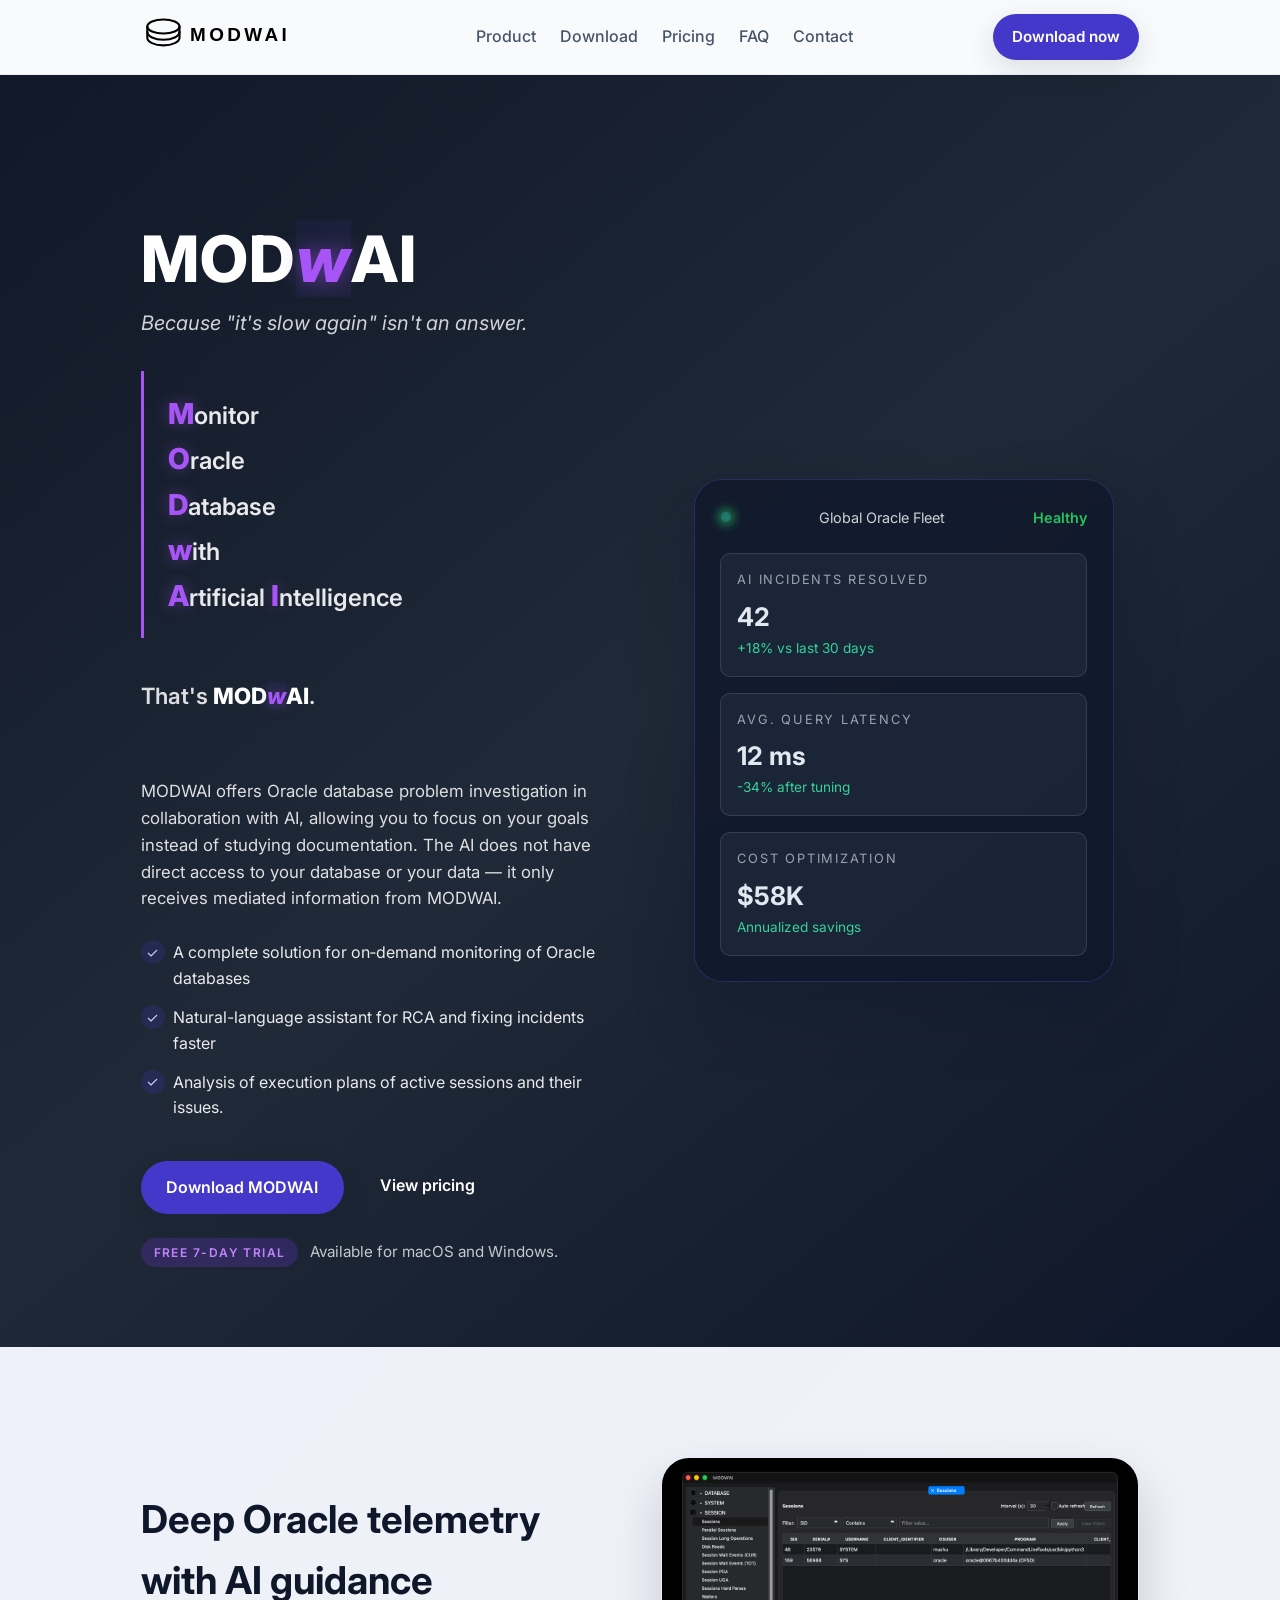
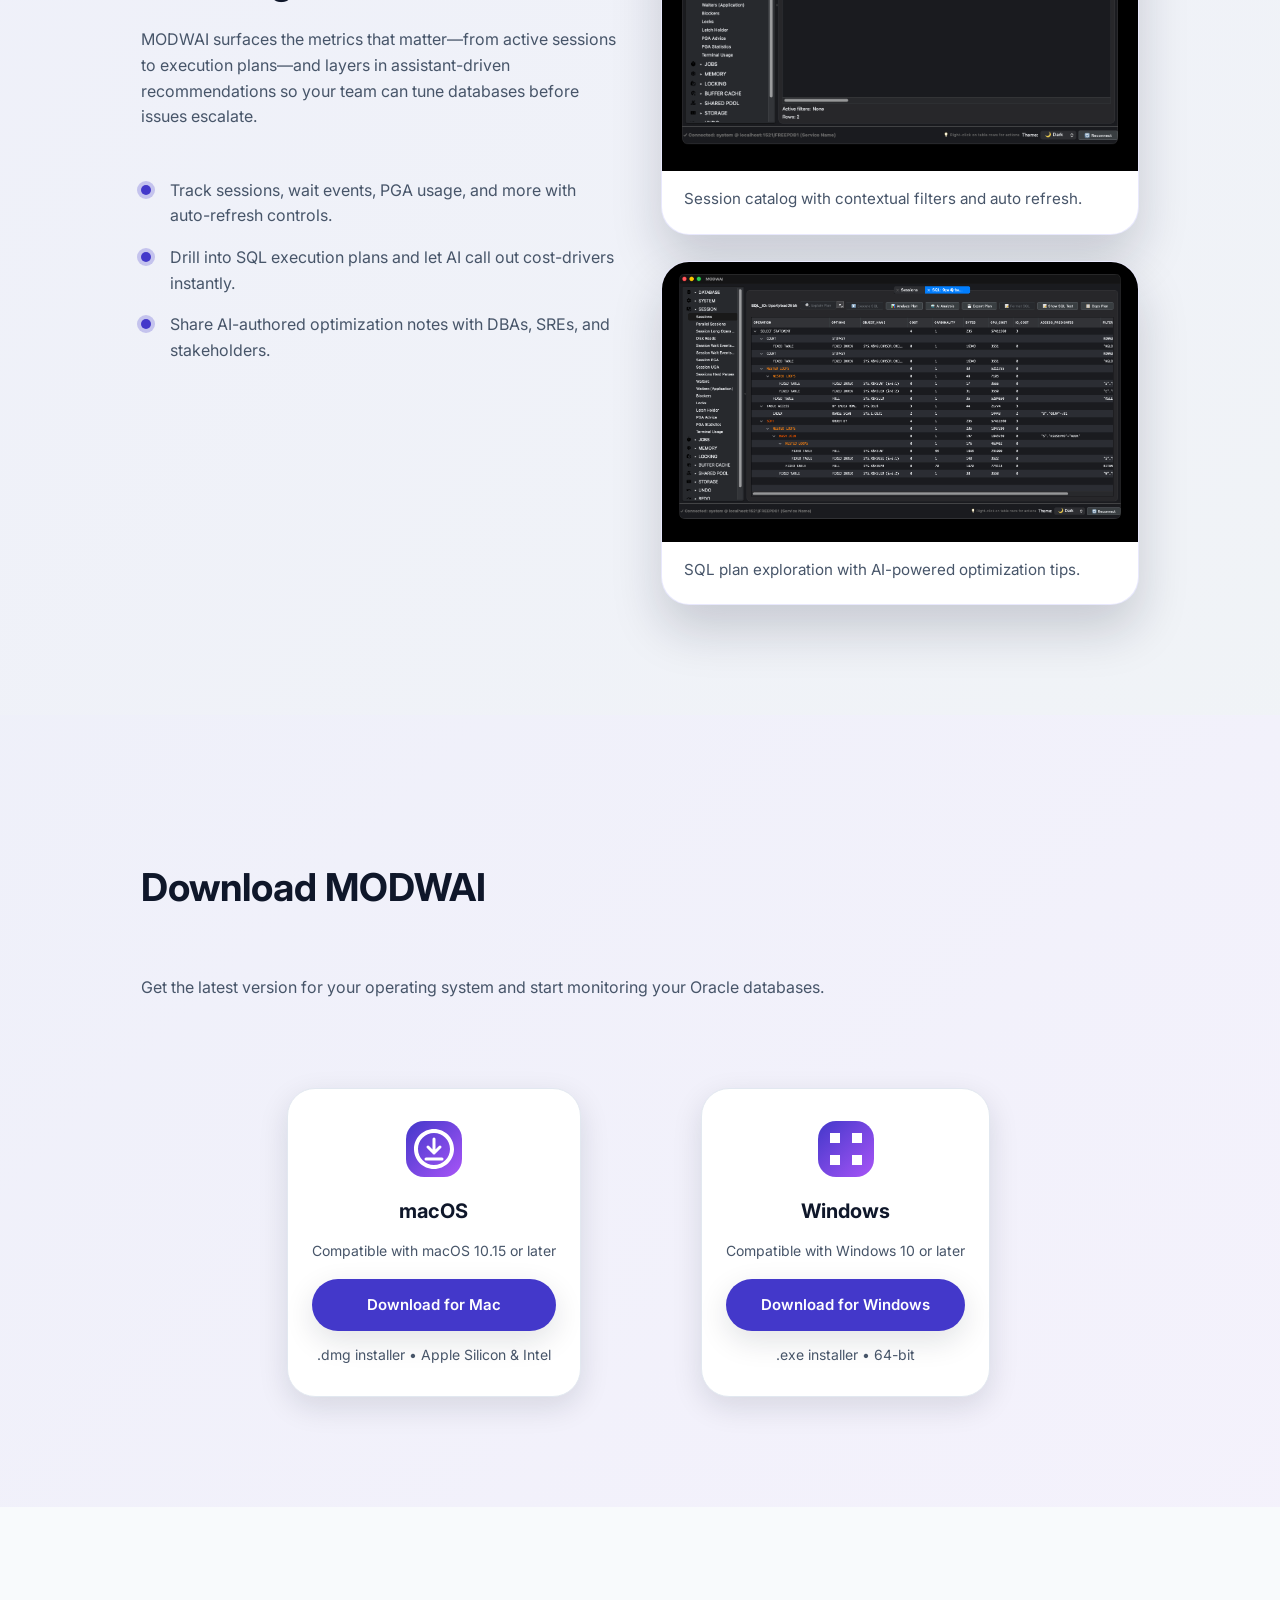
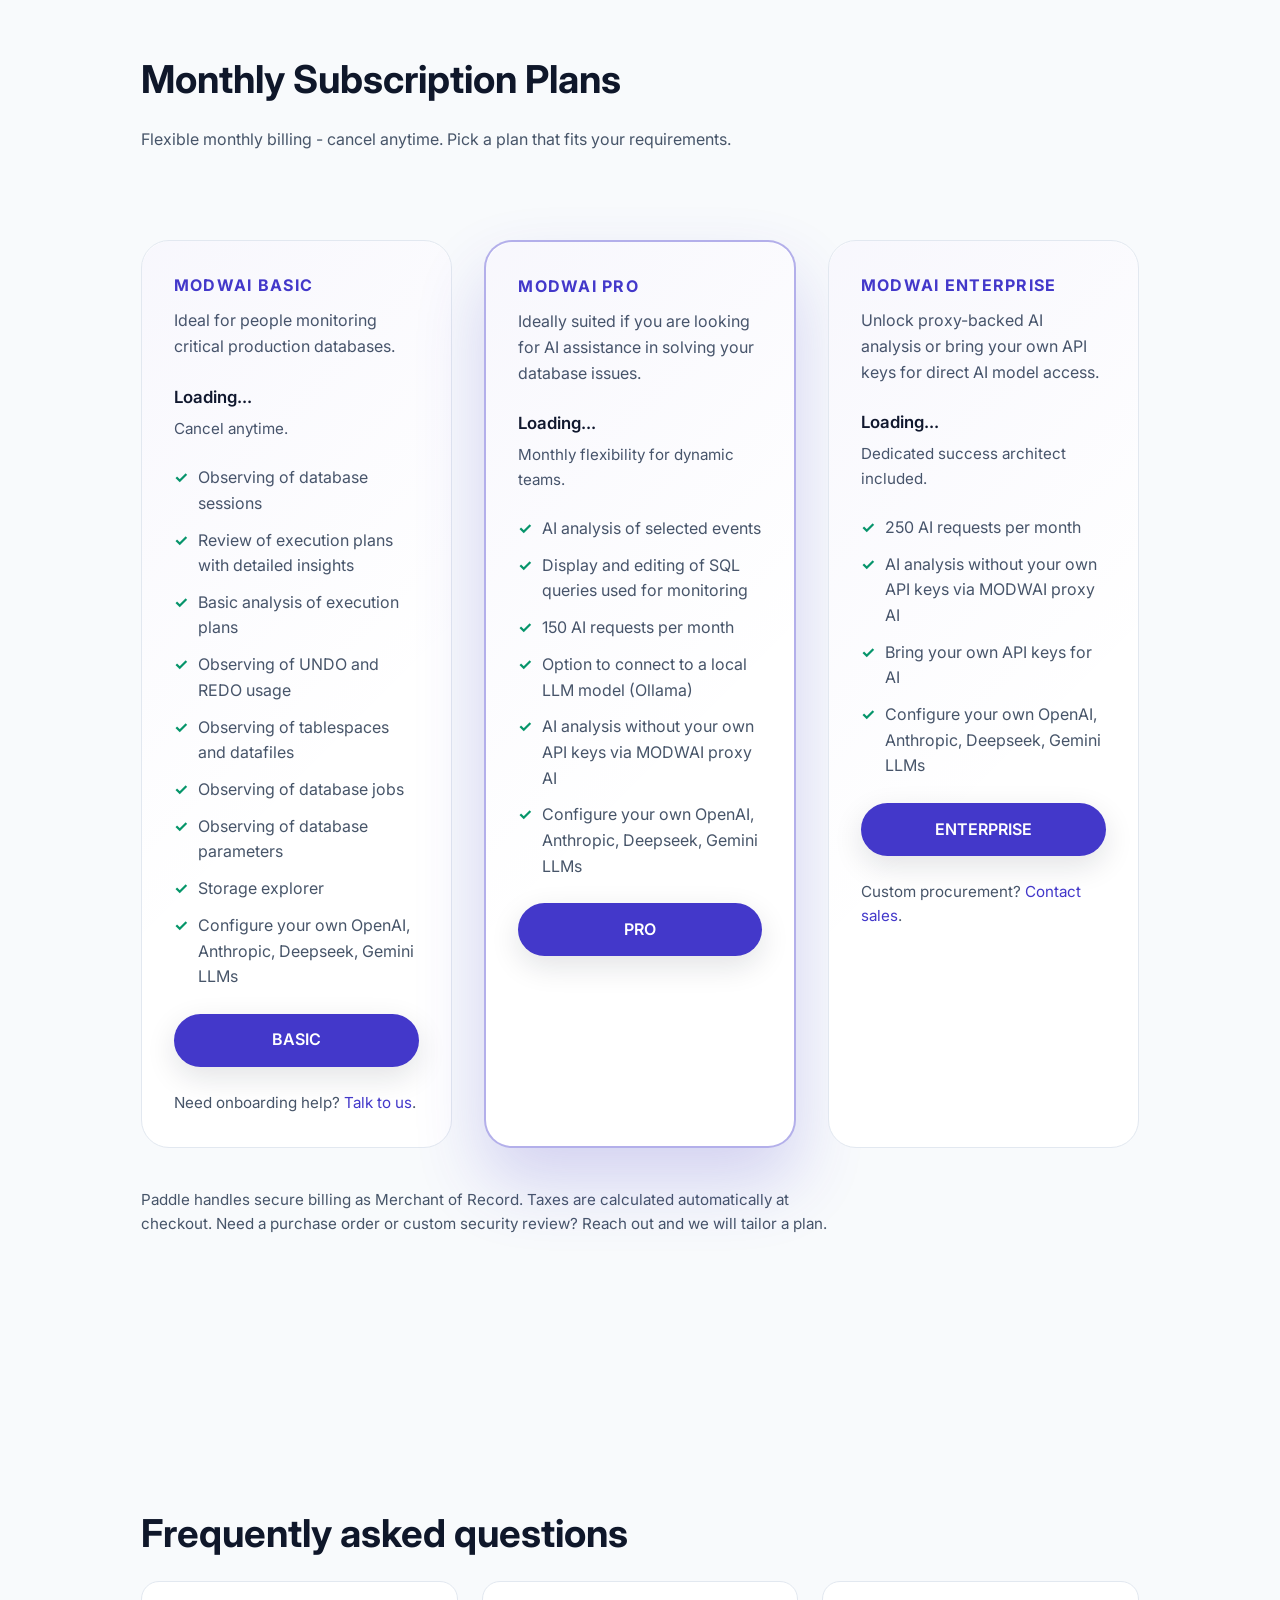
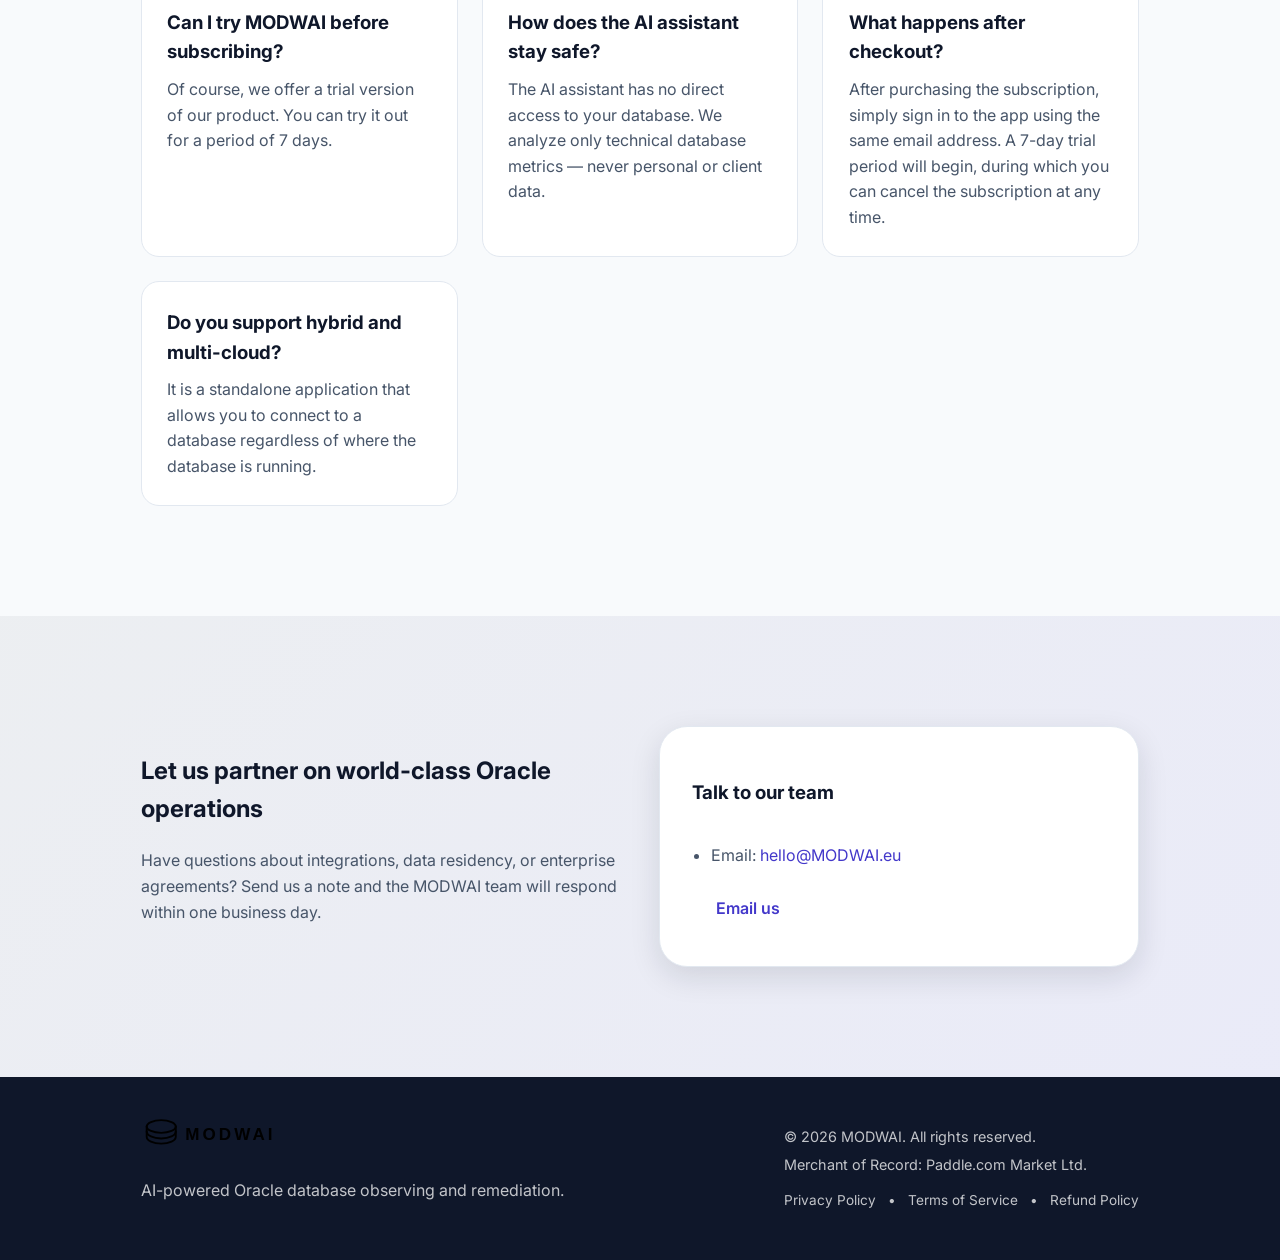
==== commit d7058279: "Update pricing plans to include new AI features and clarify API options" ====
--- a/index.html
+++ b/index.html
@@ -245,6 +245,7 @@
               <li>Observing of database jobs</li>
               <li>Observing of database parameters</li>
               <li>Storage explorer</li>
+              <li>Configure your own OpenAI, Anthropic, Deepseek, Gemini LLMs</li>
             </ul>
             <a class="checkout-btn" data-price-id="" data-plan="MODWAI BASIC">BASIC</a>
             <p class="plan-note">Need onboarding help? <a href="#contact">Talk to us</a>.</p>
@@ -272,6 +273,8 @@
               <li>Display and editing of SQL queries used for monitoring</li>
               <li>150 AI requests per month</li>
               <li>Option to connect to a local LLM model (Ollama)</li>
+              <li>AI analysis without your own API keys via MODWAI proxy AI</li>
+              <li>Configure your own OpenAI, Anthropic, Deepseek, Gemini LLMs</li>
             </ul>
             <a class="checkout-btn" data-price-id="" data-plan="MODWAI PRO">PRO</a>
           </article>
@@ -287,7 +290,7 @@
             data-annual-cta="ENTERPRISE">
             <div class="plan-header">
               <span class="plan-tier">MODWAI ENTERPRISE</span>
-              <p>Set up your own API keys for AI assistants and communicate directly with the AI model without MODWAI proxy.</p>
+              <p>Unlock proxy-backed AI analysis or bring your own API keys for direct AI model access.</p>
             </div>
             <div class="plan-price">
               <span class="plan-amount" data-price-label>Loading...</span>
@@ -295,8 +298,9 @@
             </div>
             <ul class="plan-features">
               <li>250 AI requests per month</li>
+              <li>AI analysis without your own API keys via MODWAI proxy AI</li>
               <li>Bring your own API keys for AI</li>
-              <li>Configure your own OpenAI, Anthropic, Deepseek LLMs</li>
+              <li>Configure your own OpenAI, Anthropic, Deepseek, Gemini LLMs</li>
             </ul>
             <a class="checkout-btn" data-price-id="" data-plan="MODWAI ENTERPRISE">ENTERPRISE</a>
             <p class="plan-note">Custom procurement? <a href="#contact">Contact sales</a>.</p>
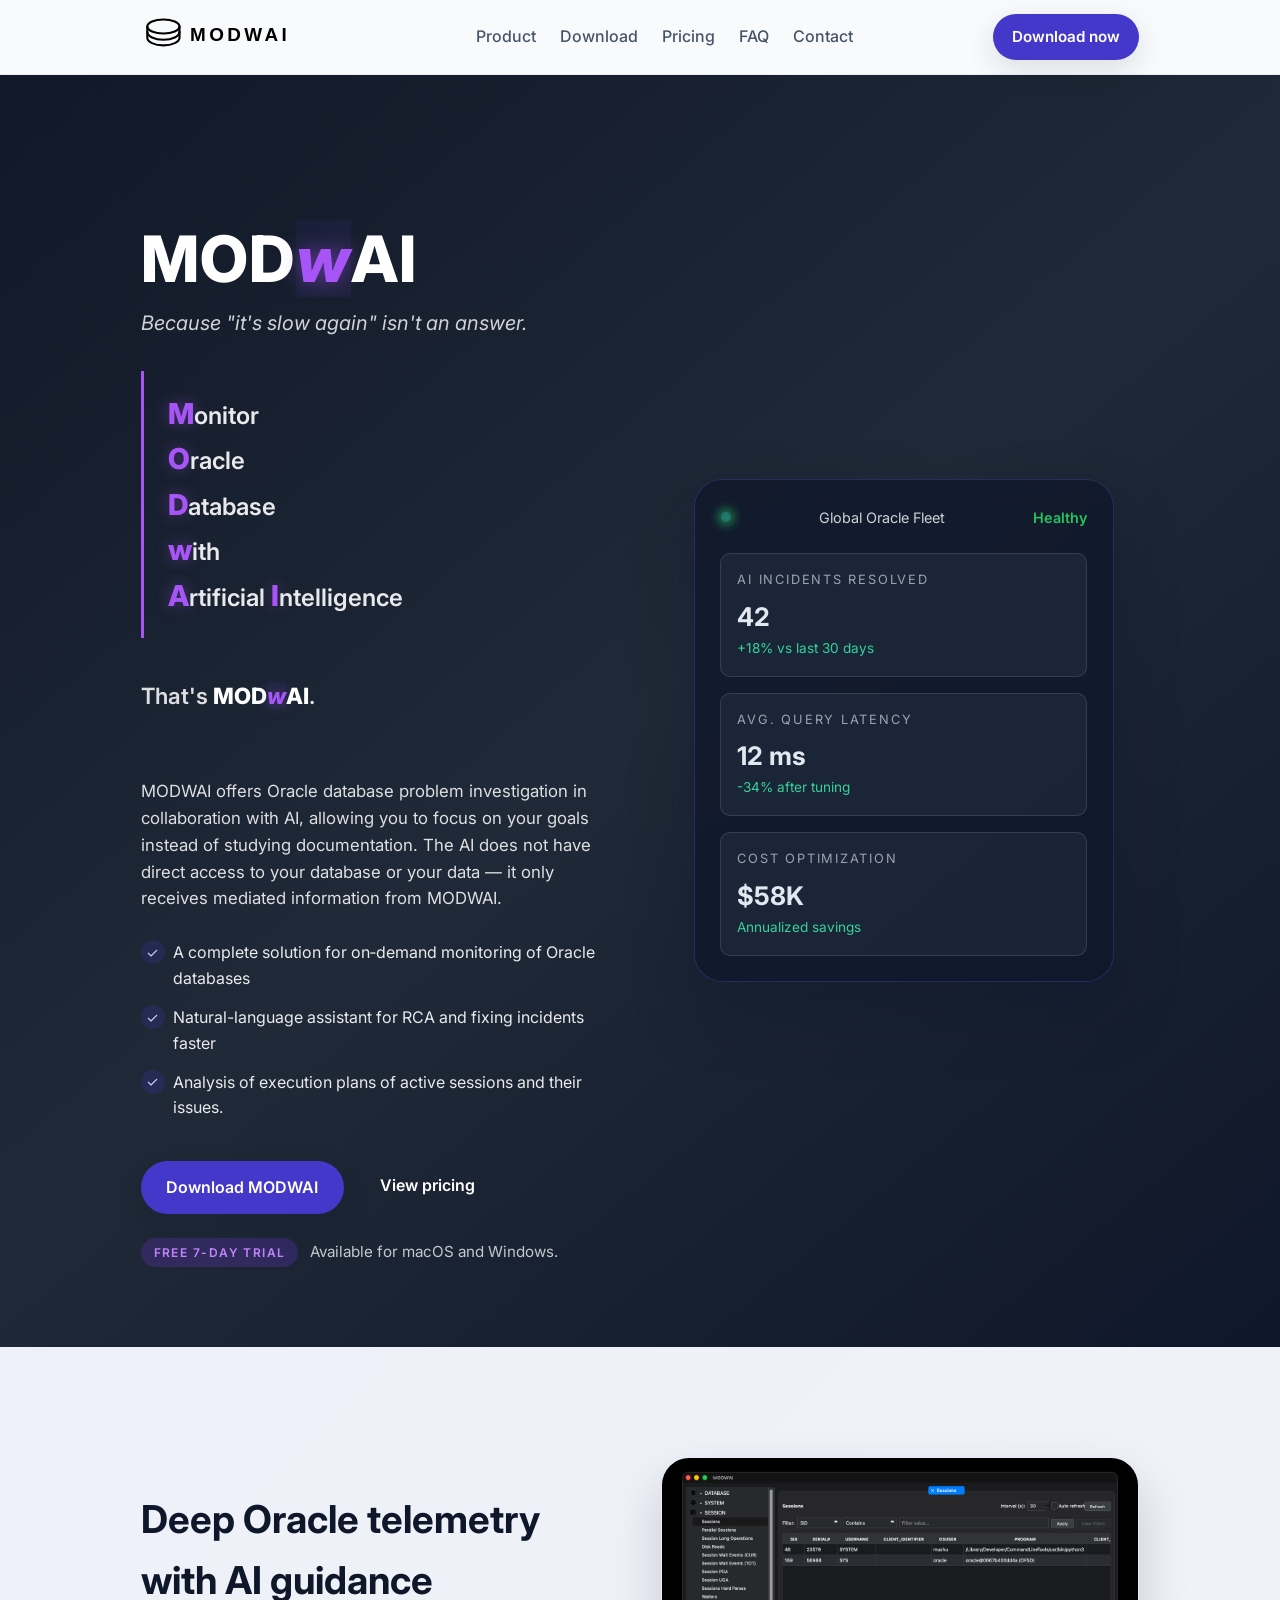
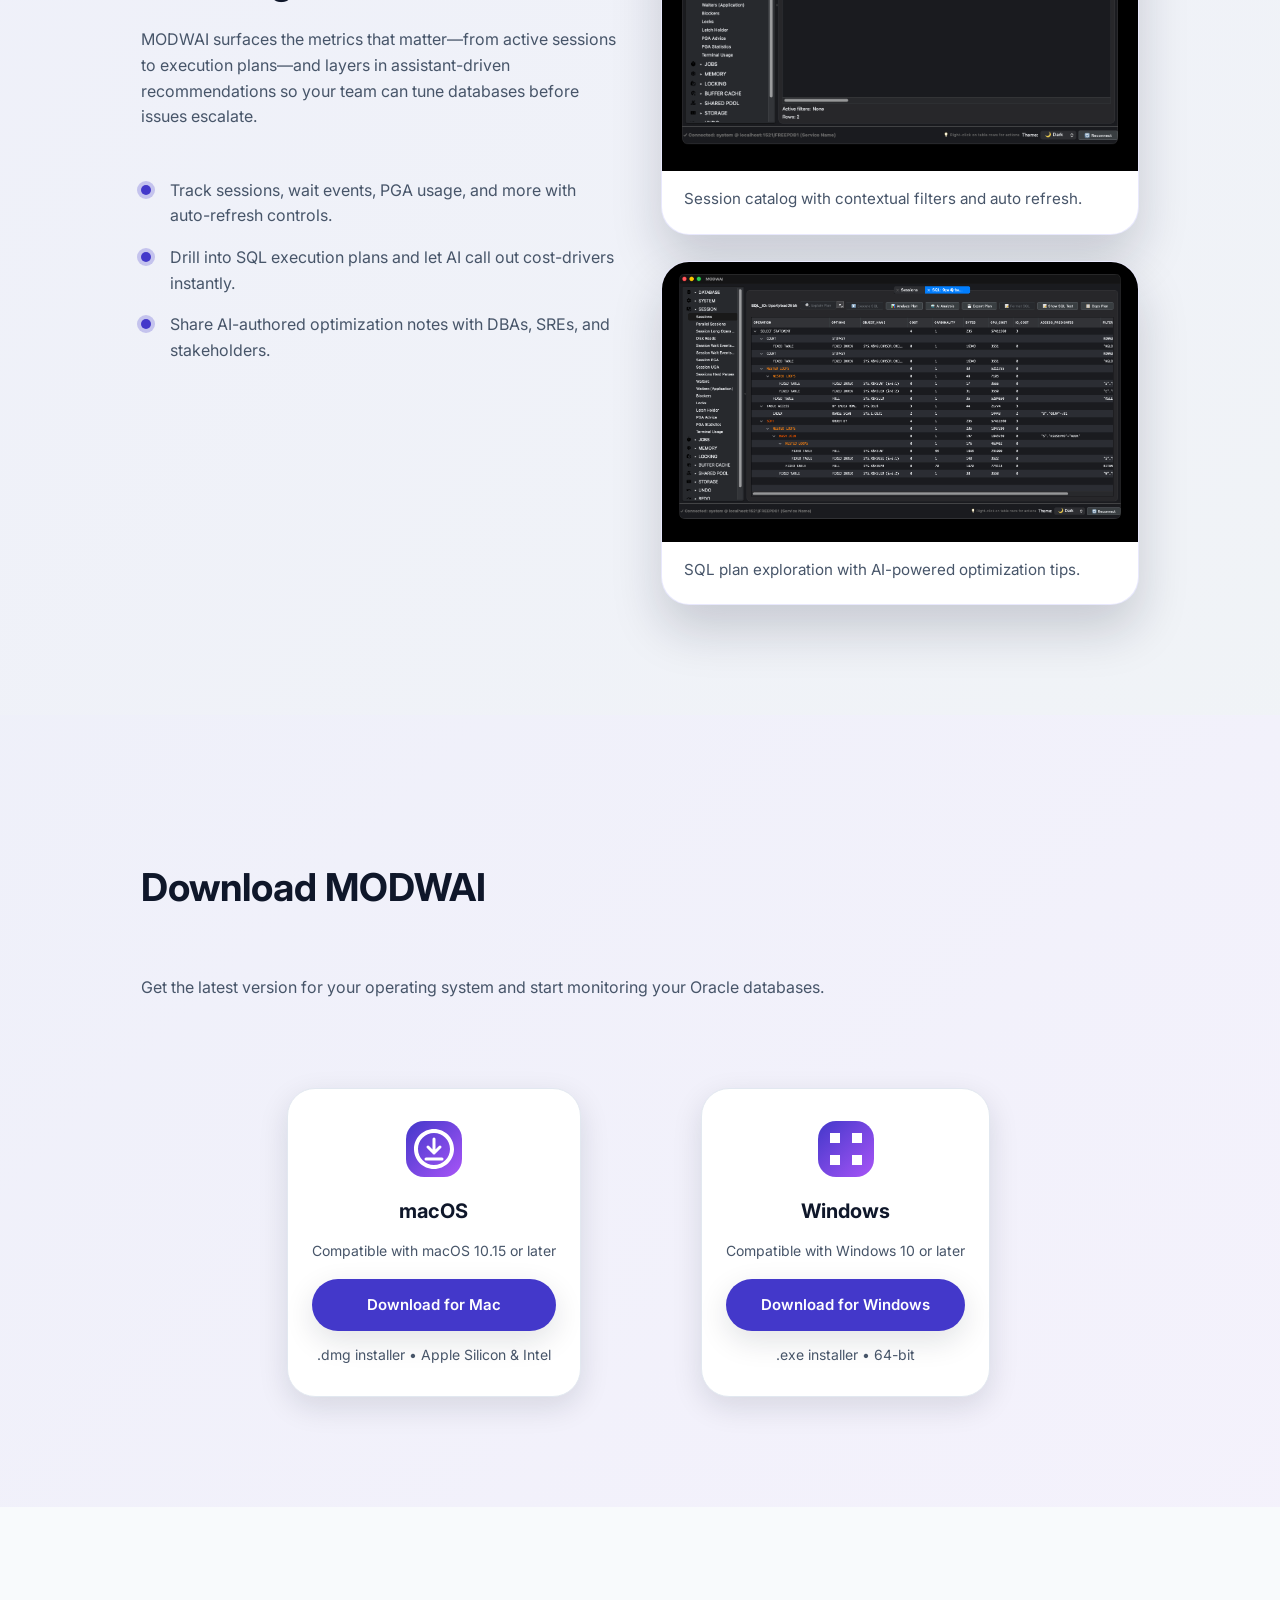
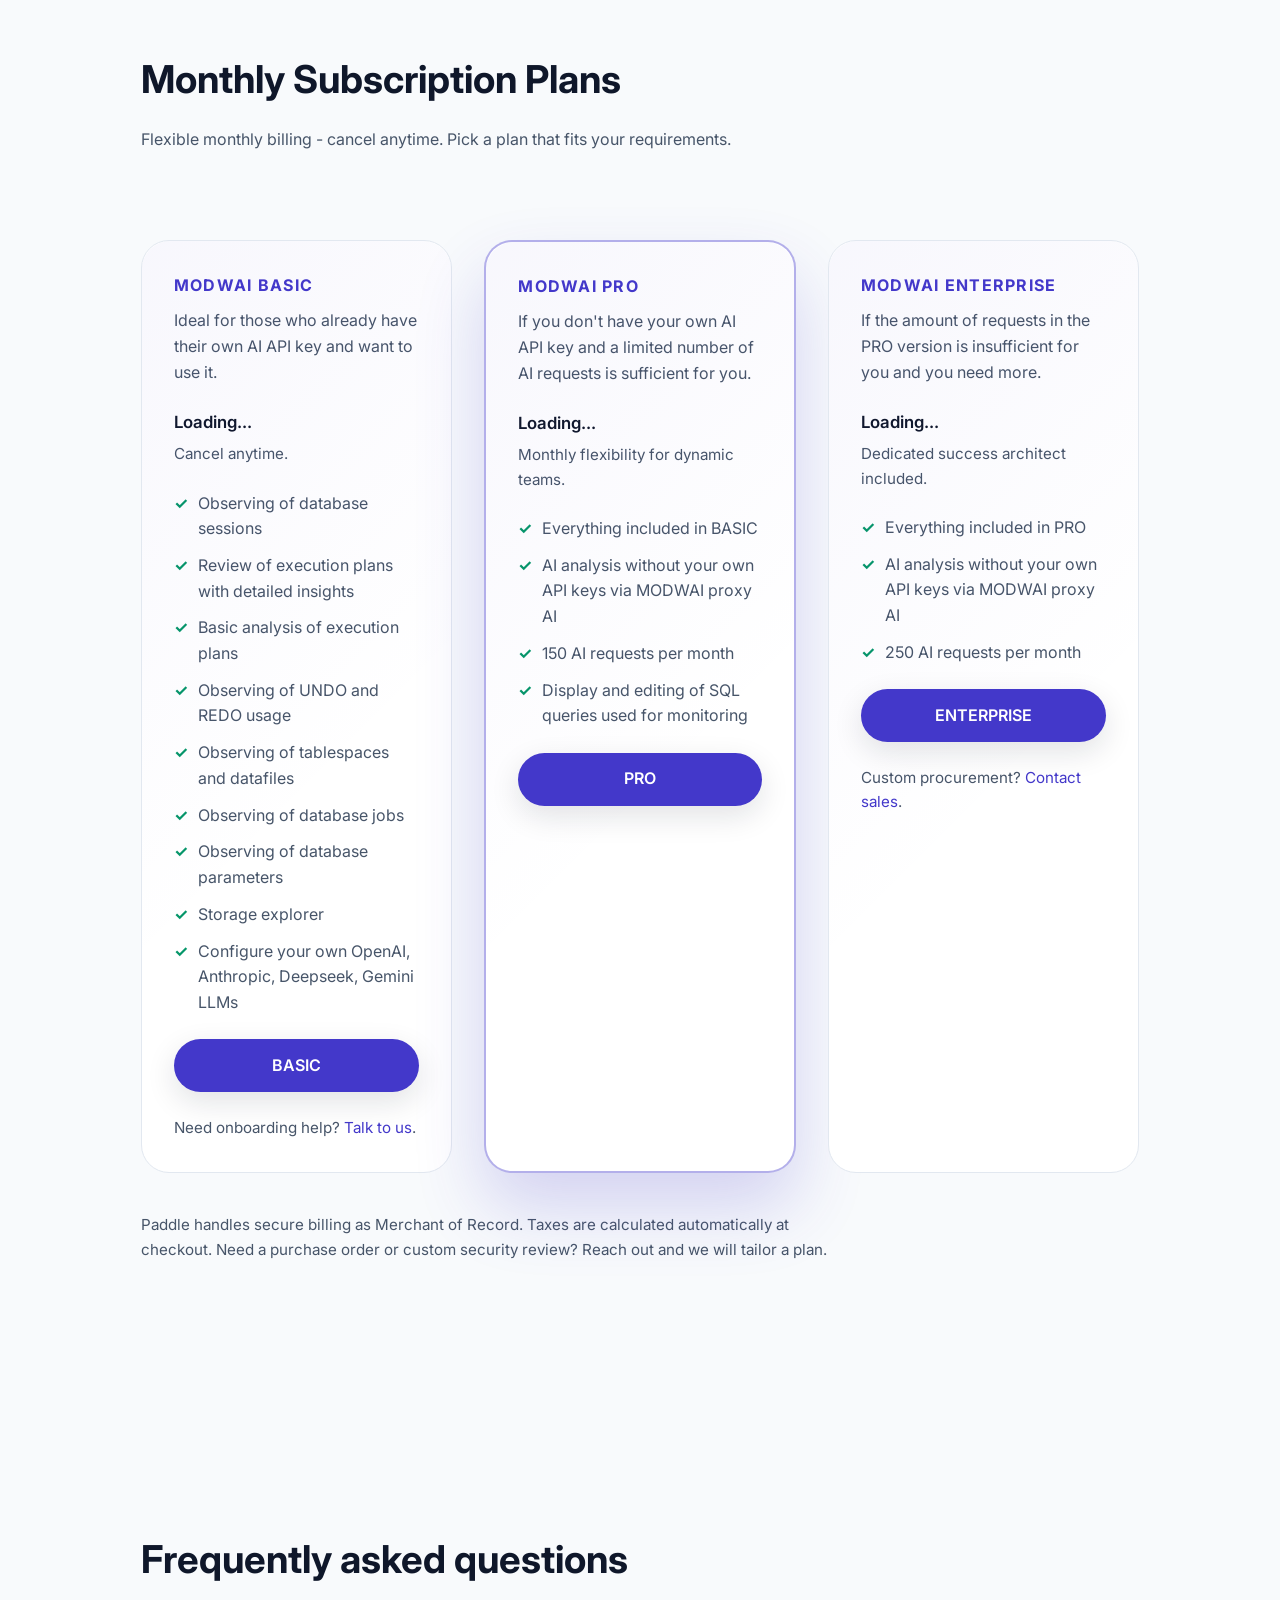
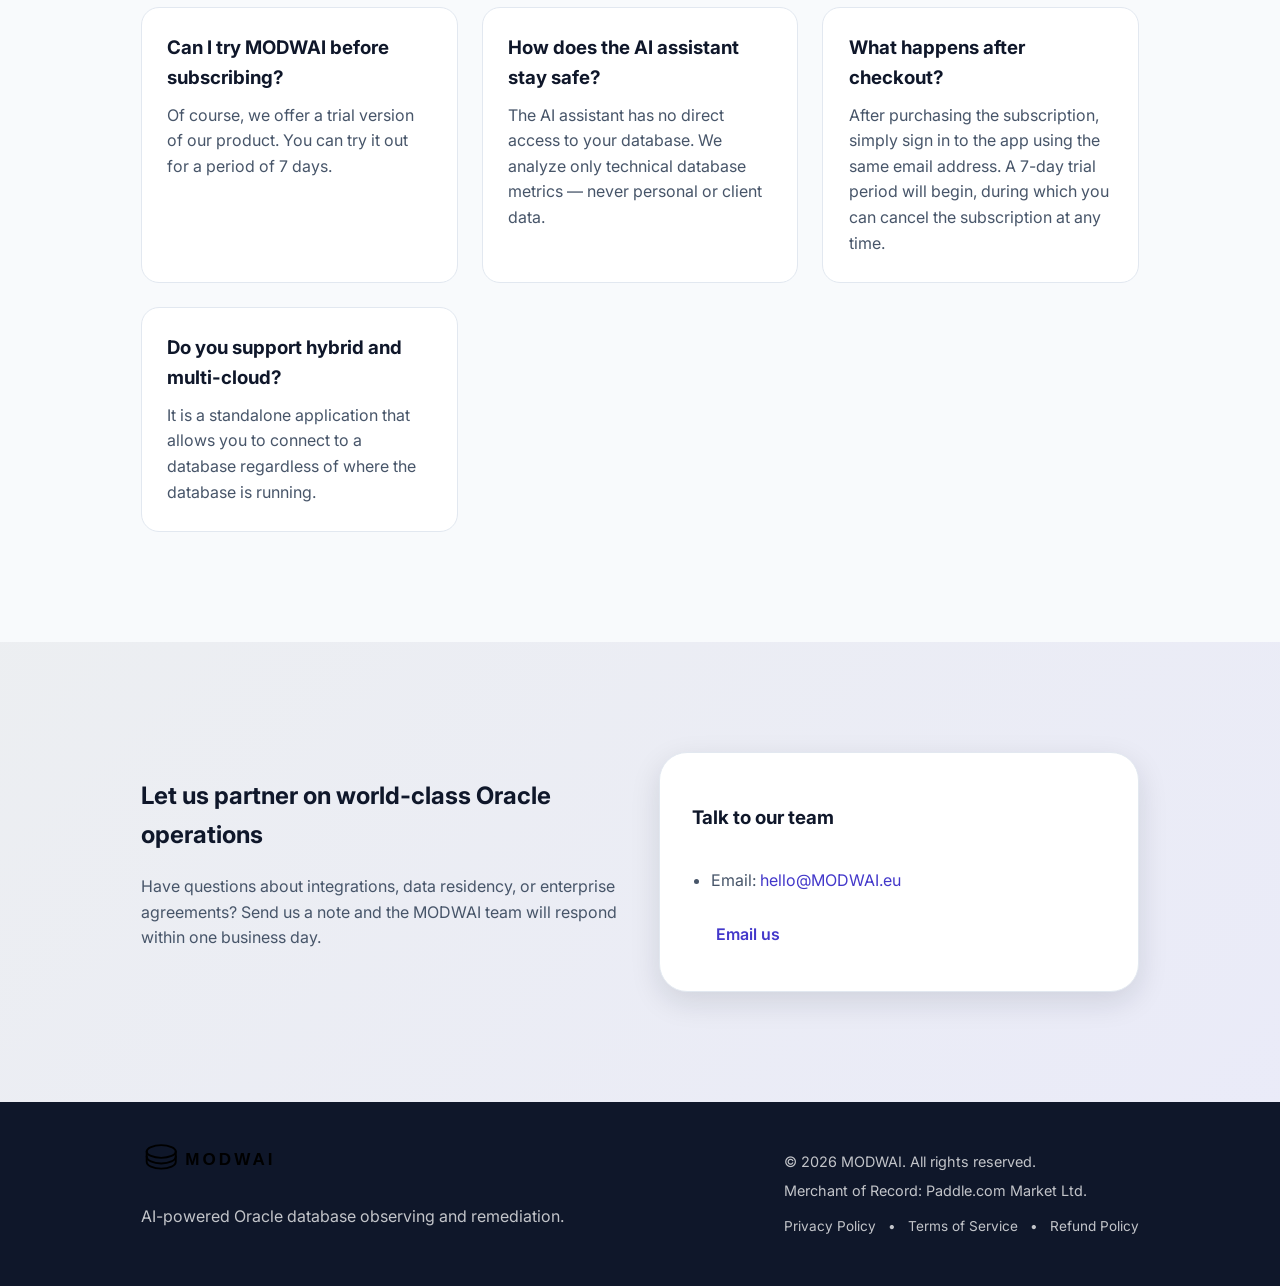
==== commit 141e2384: "Update MODWAI pricing plan descriptions for clarity and accuracy" ====
--- a/index.html
+++ b/index.html
@@ -230,7 +230,7 @@
             data-annual-cta="BASIC">
             <div class="plan-header">
               <span class="plan-tier">MODWAI BASIC</span>
-              <p>Ideal for people monitoring critical production databases.</p>
+              <p>Ideal for those who already have their own AI API key and want to use it.</p>
             </div>
             <div class="plan-price">
               <span class="plan-amount" data-price-label>Loading...</span>
@@ -262,19 +262,17 @@
             data-annual-cta="PRO">
             <div class="plan-header">
               <span class="plan-tier">MODWAI PRO</span>
-              <p>Ideally suited if you are looking for AI assistance in solving your database issues.</p>
+              <p>If you don't have your own AI API key and a limited number of AI requests is sufficient for you.</p>
             </div>
             <div class="plan-price">
               <span class="plan-amount" data-price-label>Loading...</span>
               <span class="plan-billing-copy" data-billing-copy data-monthly-copy="Additional features compared to the Basic version." data-annual-copy="Annual billing includes AI automation credits.">Monthly flexibility for dynamic teams.</span>
             </div>
             <ul class="plan-features">
-              <li>AI analysis of selected events</li>
+              <li>Everything included in BASIC</li>
+              <li>AI analysis without your own API keys via MODWAI proxy AI</li>
+              <li>150 AI requests per month</li>
               <li>Display and editing of SQL queries used for monitoring</li>
-              <li>150 AI requests per month</li>
-              <li>Option to connect to a local LLM model (Ollama)</li>
-              <li>AI analysis without your own API keys via MODWAI proxy AI</li>
-              <li>Configure your own OpenAI, Anthropic, Deepseek, Gemini LLMs</li>
             </ul>
             <a class="checkout-btn" data-price-id="" data-plan="MODWAI PRO">PRO</a>
           </article>
@@ -290,17 +288,16 @@
             data-annual-cta="ENTERPRISE">
             <div class="plan-header">
               <span class="plan-tier">MODWAI ENTERPRISE</span>
-              <p>Unlock proxy-backed AI analysis or bring your own API keys for direct AI model access.</p>
+              <p>If the amount of requests in the PRO version is insufficient for you and you need more.</p>
             </div>
             <div class="plan-price">
               <span class="plan-amount" data-price-label>Loading...</span>
               <span class="plan-billing-copy" data-billing-copy data-monthly-copy="Additional features compared to the Pro version." data-annual-copy="Annual term adds white-glove migration.">Dedicated success architect included.</span>
             </div>
             <ul class="plan-features">
+              <li>Everything included in PRO</li>
+              <li>AI analysis without your own API keys via MODWAI proxy AI</li>
               <li>250 AI requests per month</li>
-              <li>AI analysis without your own API keys via MODWAI proxy AI</li>
-              <li>Bring your own API keys for AI</li>
-              <li>Configure your own OpenAI, Anthropic, Deepseek, Gemini LLMs</li>
             </ul>
             <a class="checkout-btn" data-price-id="" data-plan="MODWAI ENTERPRISE">ENTERPRISE</a>
             <p class="plan-note">Custom procurement? <a href="#contact">Contact sales</a>.</p>
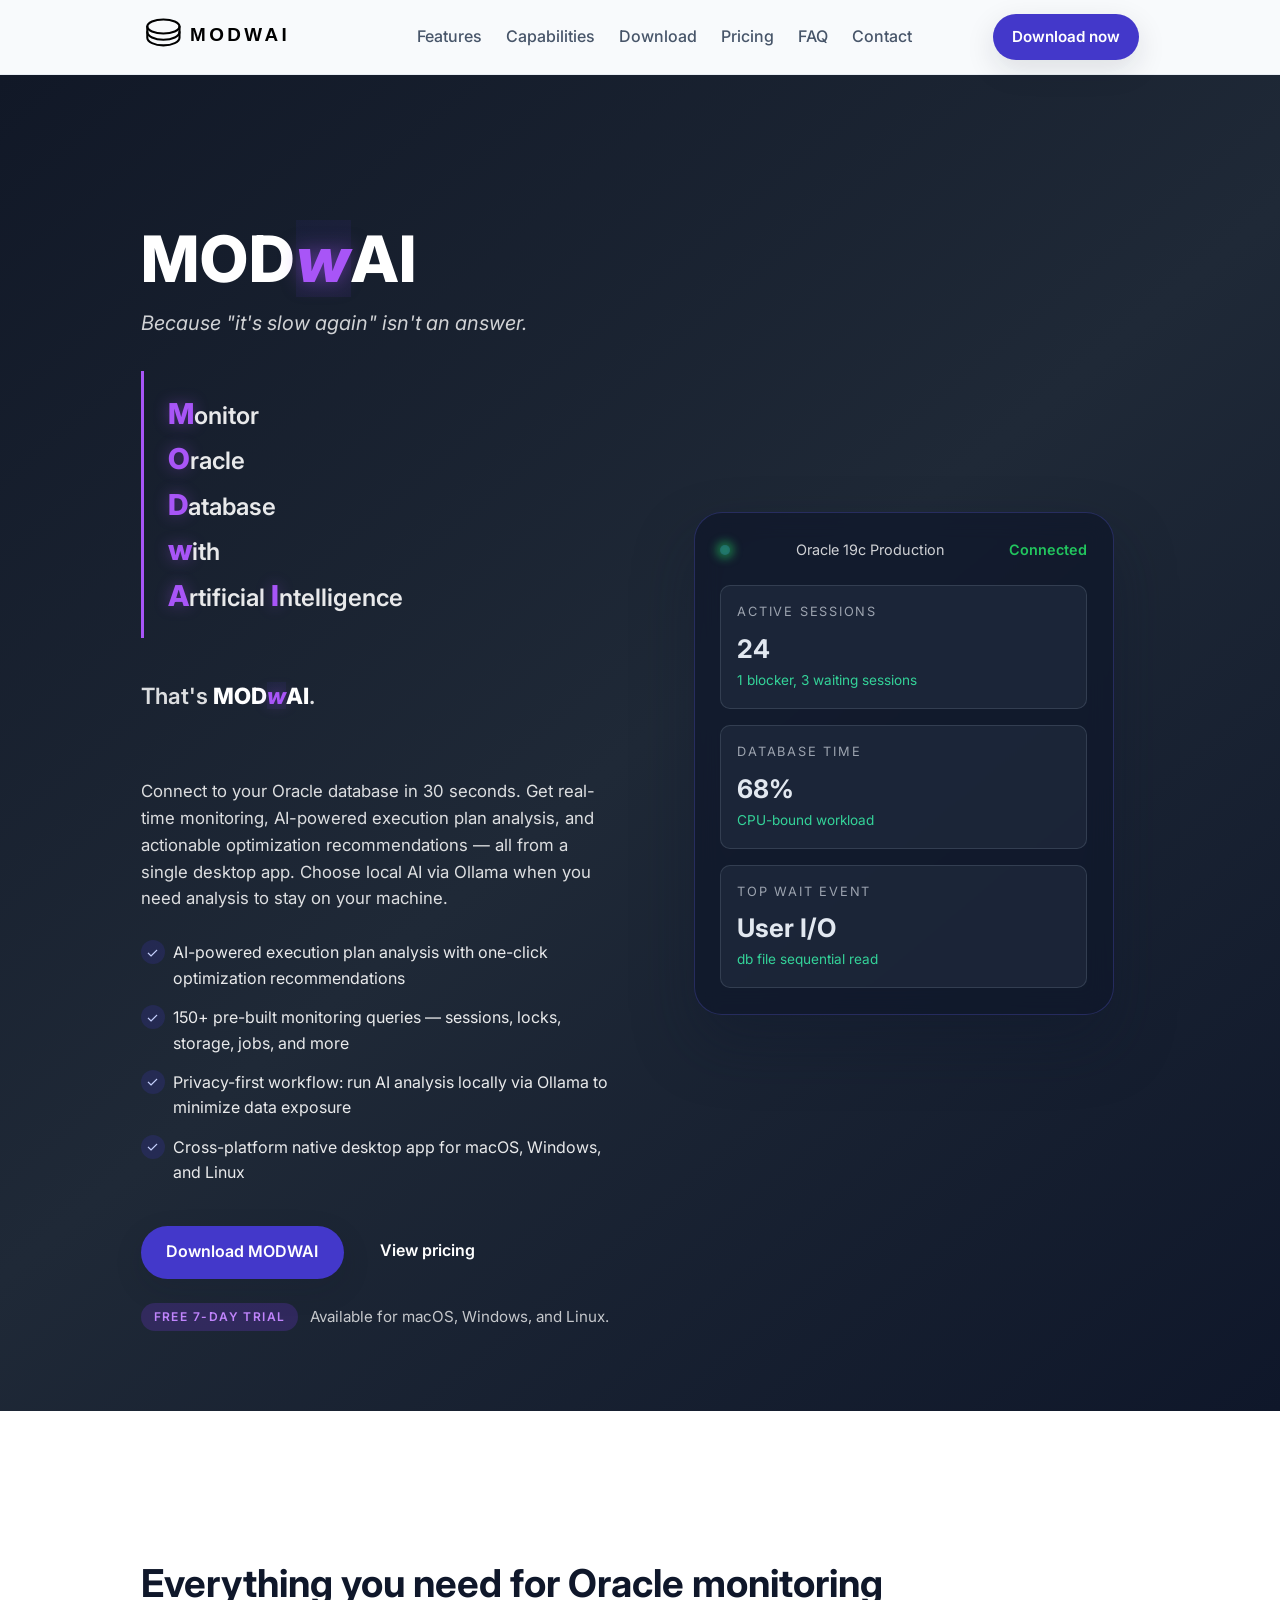
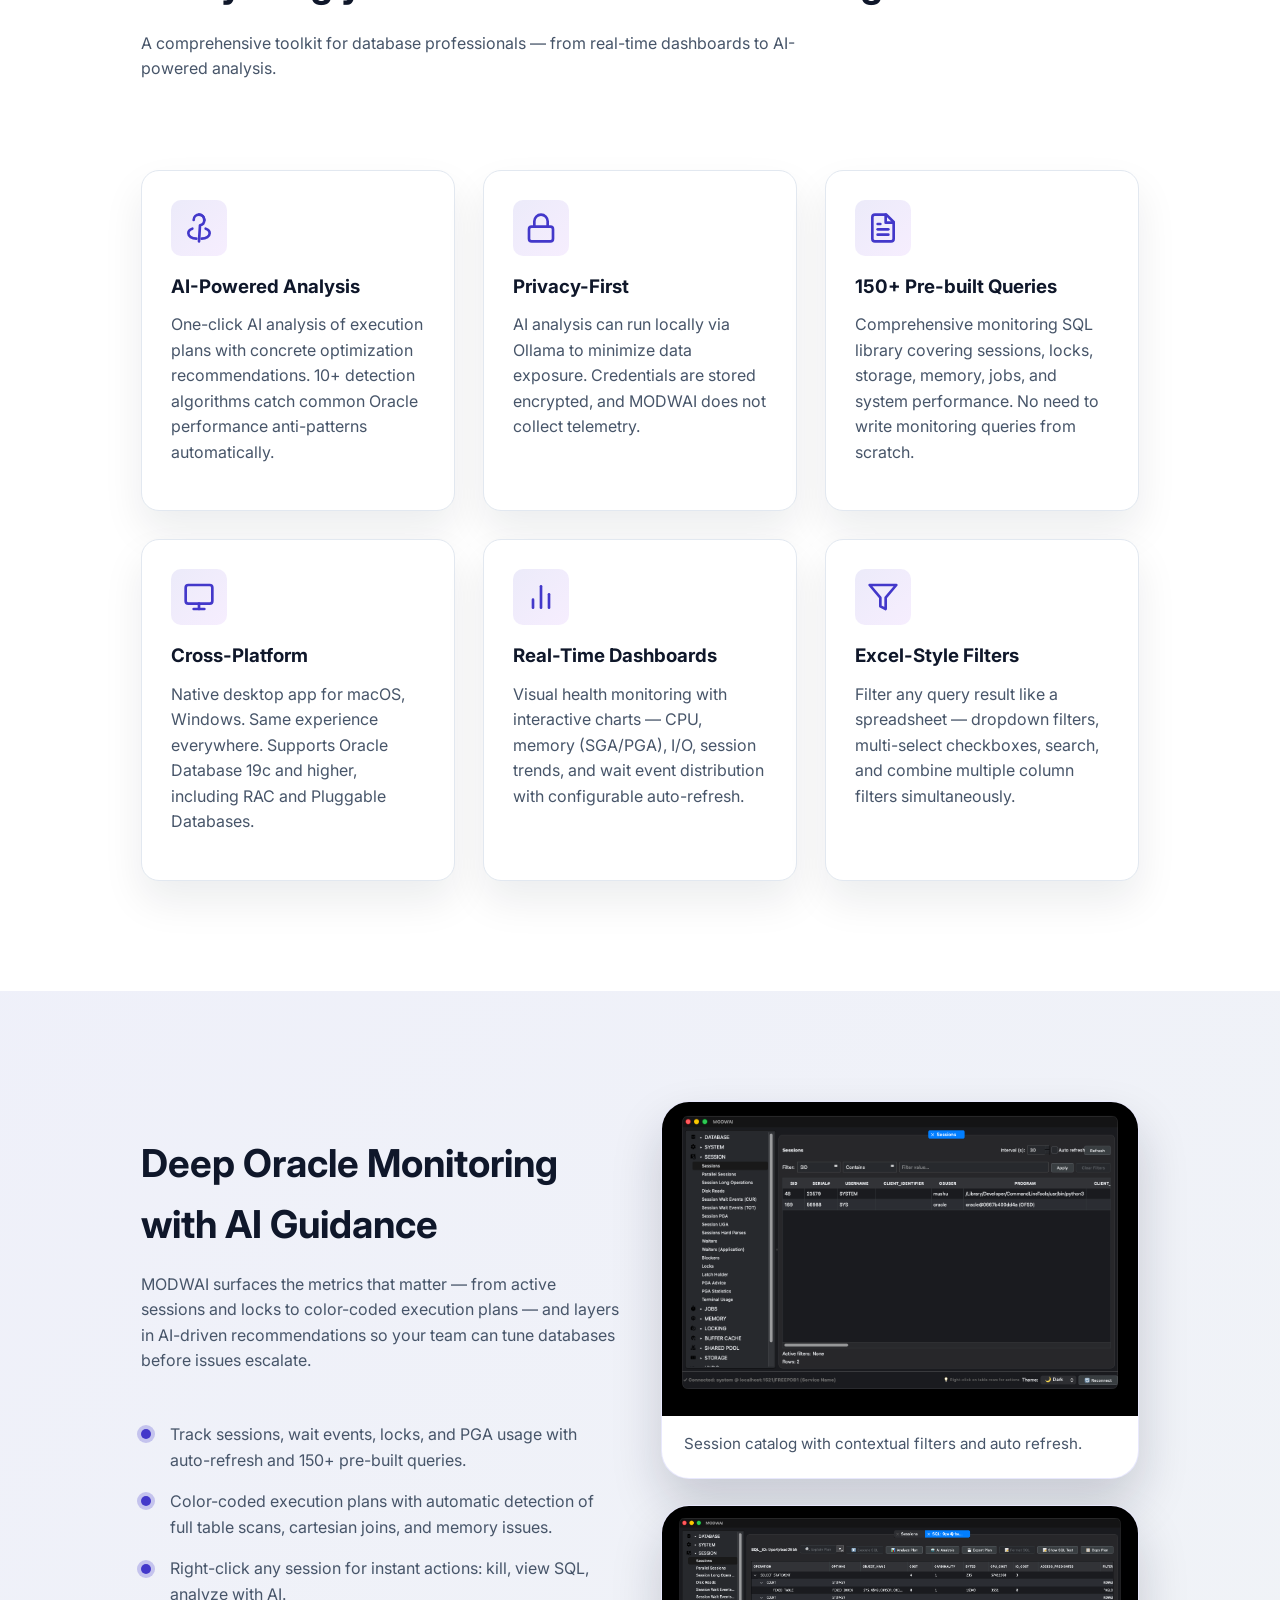
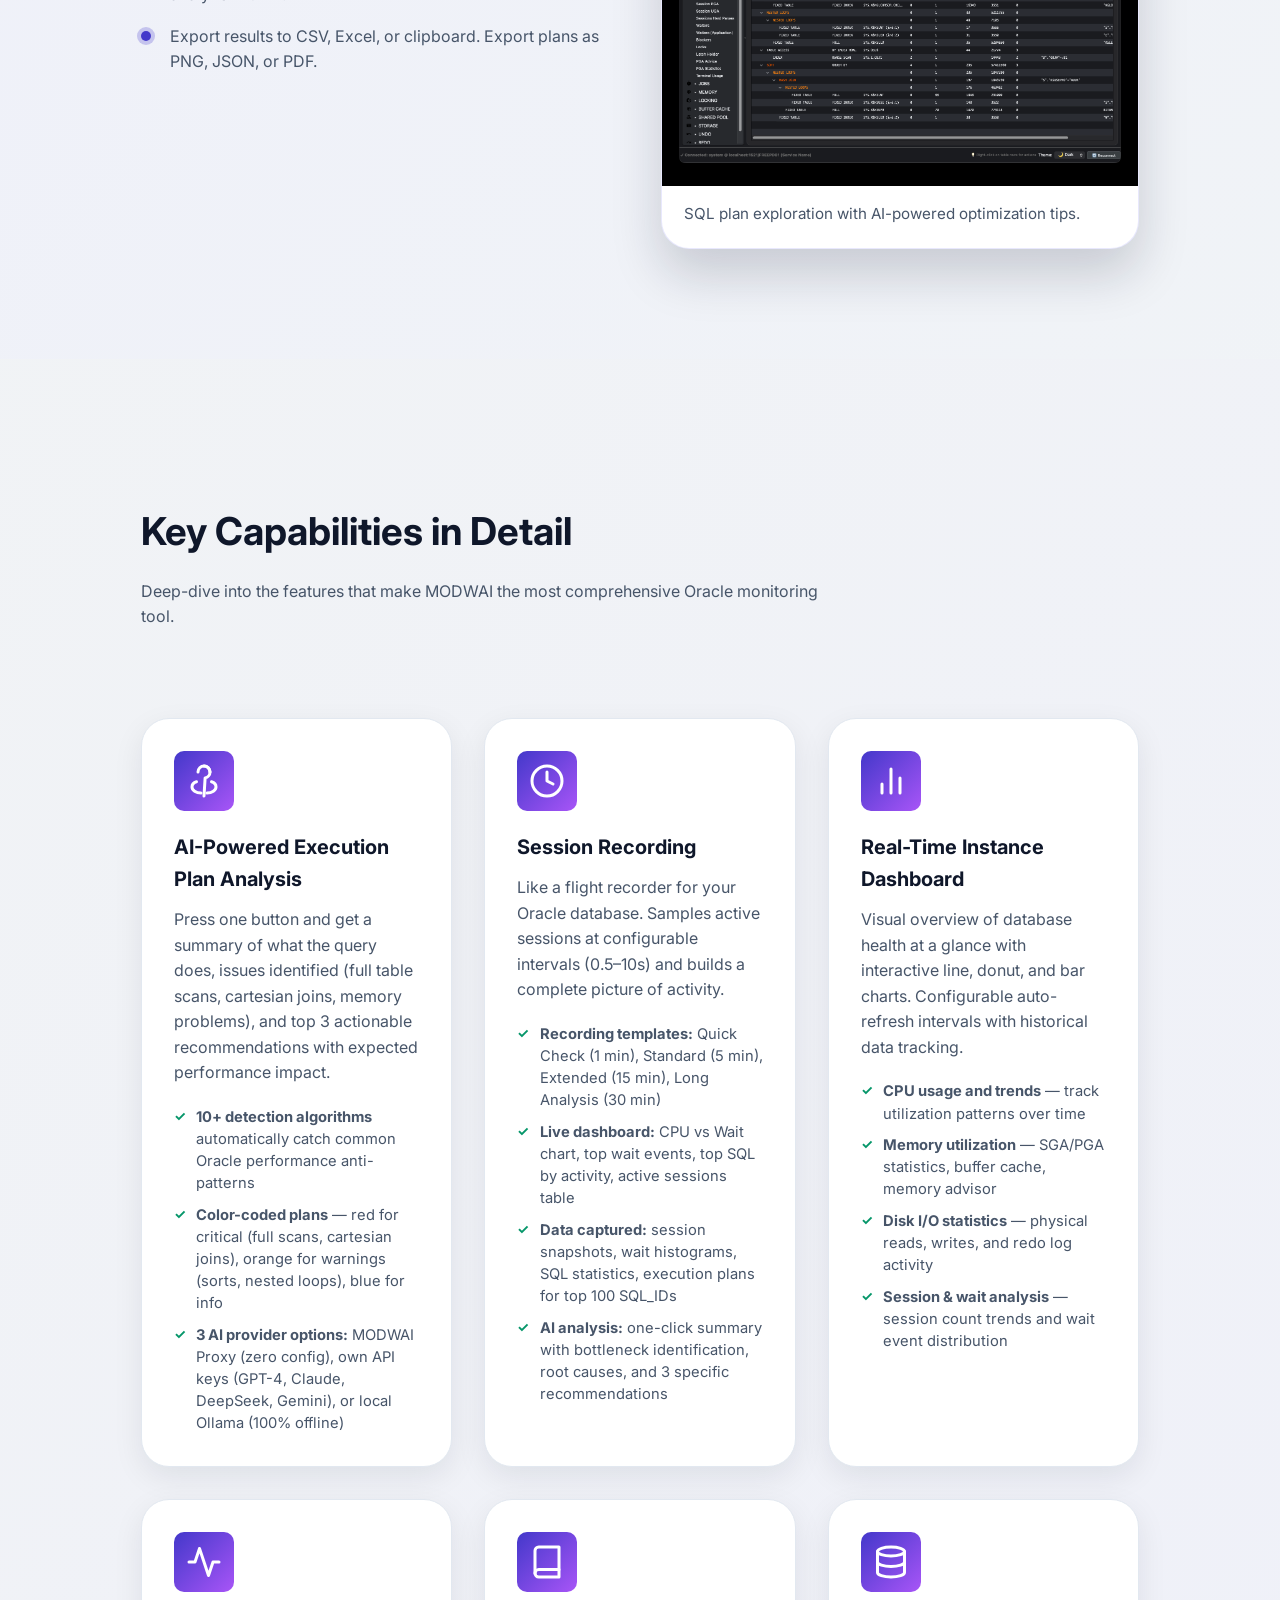
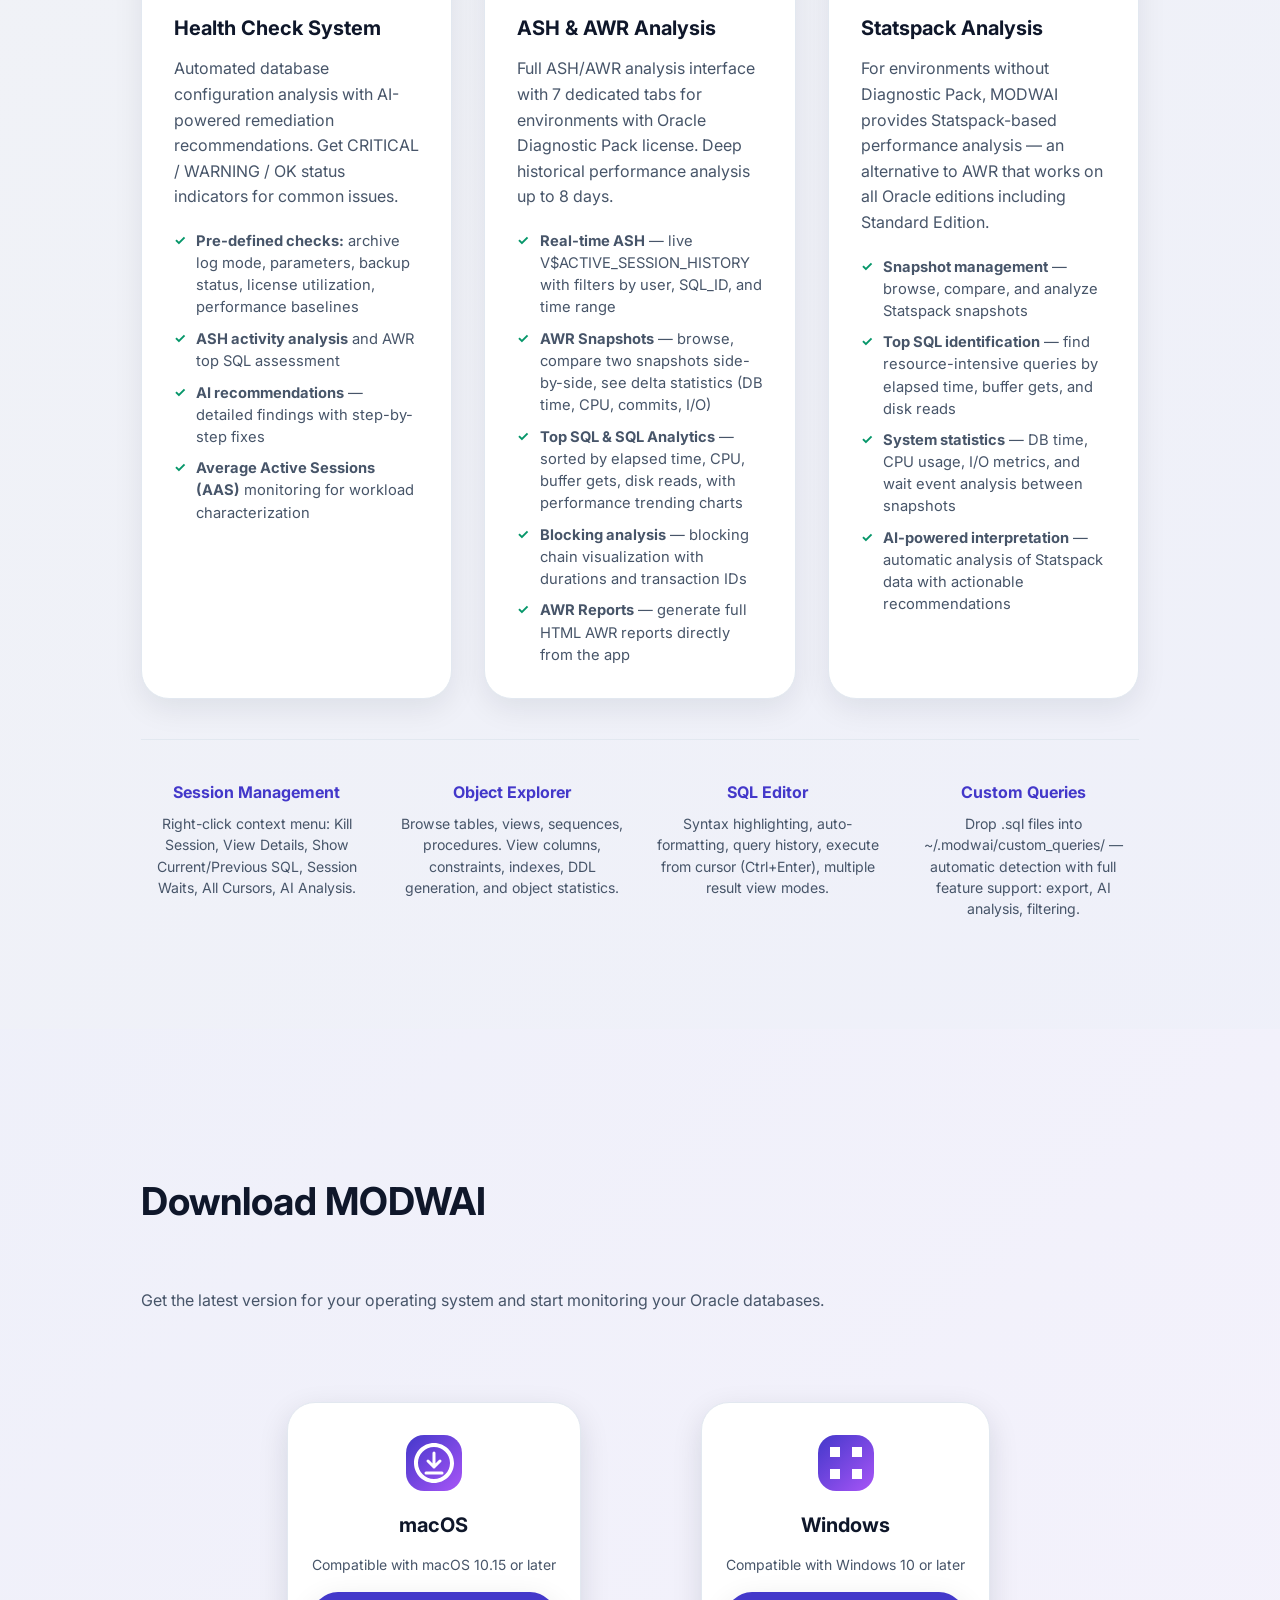
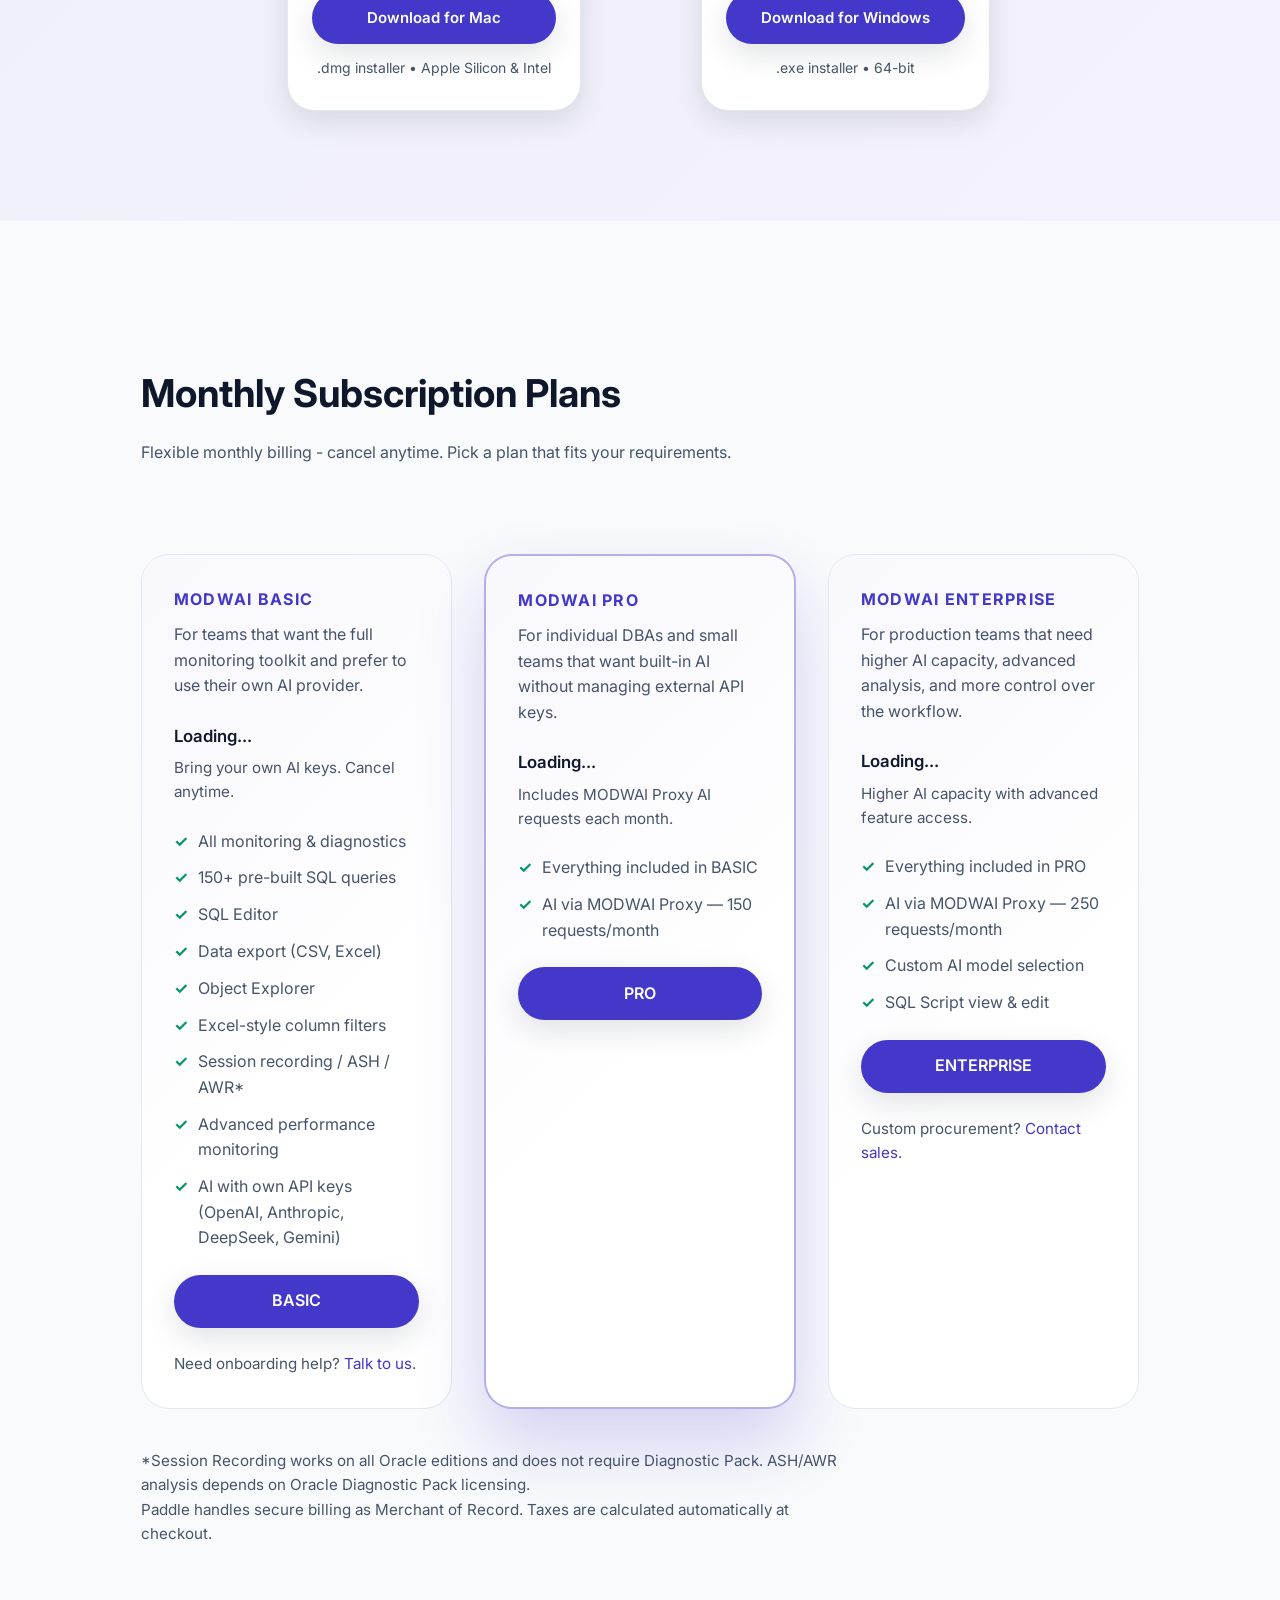
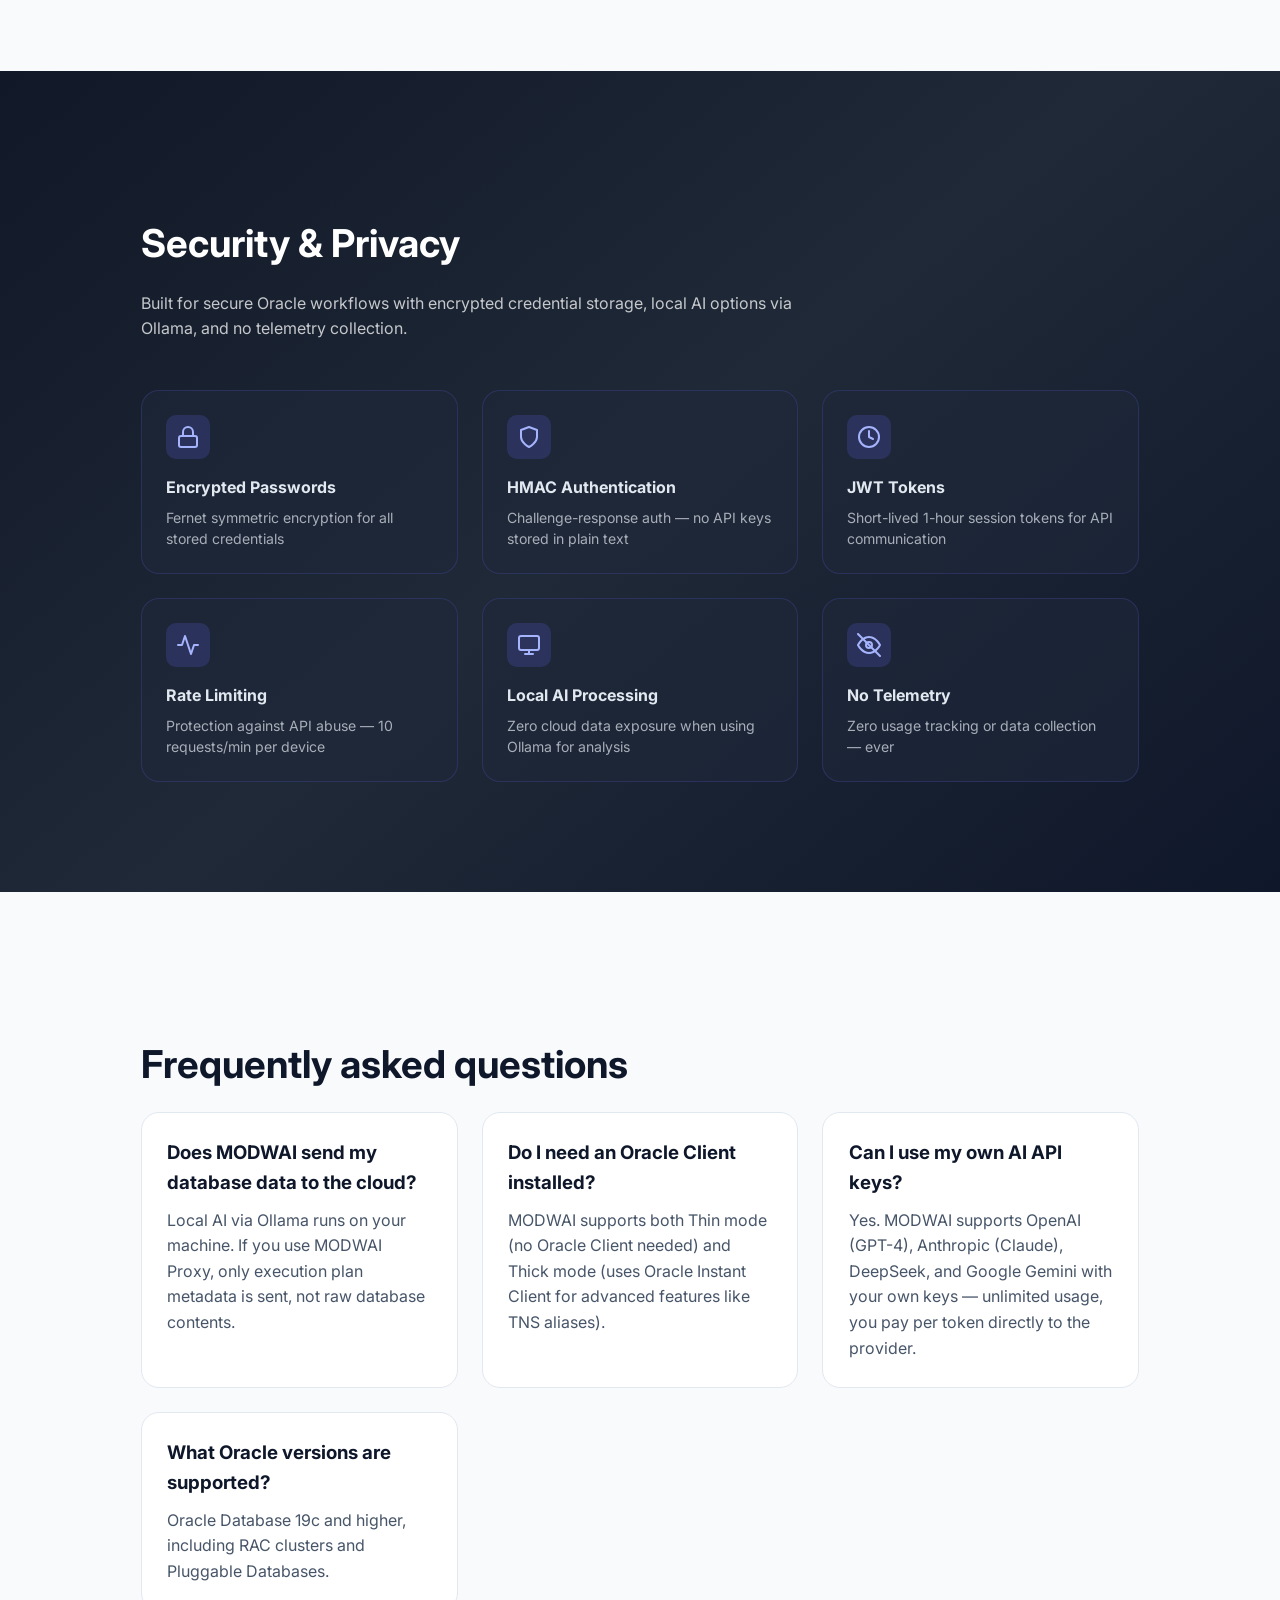
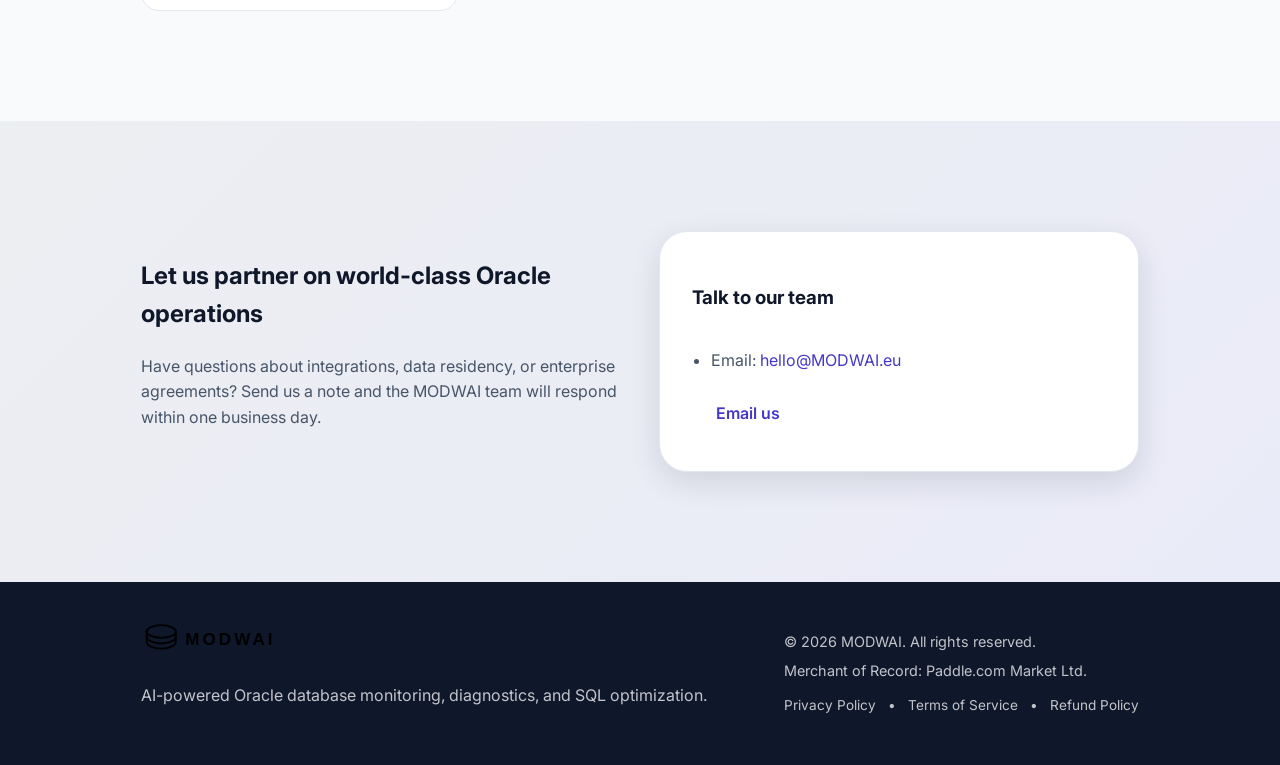
==== commit 7844f06f: "Enhance MODWAI features and capabilities sections with new content and styling" ====
--- a/index.html
+++ b/index.html
@@ -14,7 +14,7 @@
   <meta charset="utf-8">
   <meta name="viewport" content="width=device-width, initial-scale=1">
   <title>MODWAI | Oracle Database Monitoring with AI Assistant</title>
-  <meta name="description" content="MODWAI keeps Oracle databases healthy with AI-assisted insights, anomaly detection, and automated remediation. Subscribe securely via Paddle checkout.">
+  <meta name="description" content="MODWAI is a desktop app for Oracle database monitoring, diagnostics, SQL optimization, and AI-assisted analysis with local and cloud AI options.">
   <link rel="stylesheet" href="styles.css">
   <link rel="preconnect" href="https://fonts.googleapis.com">
   <link rel="preconnect" href="https://fonts.gstatic.com" crossorigin>
@@ -27,7 +27,8 @@
         <img src="assets/modwai-logo.svg" alt="MODWAI logo">
       </a>
       <nav class="site-nav" id="primary-navigation" data-nav>
-        <a href="#console">Product</a>
+        <a href="#features">Features</a>
+        <a href="#capabilities">Capabilities</a>
         <a href="#download">Download</a>
         <a href="#pricing">Pricing</a>
         <a href="#faq">FAQ</a>
@@ -60,12 +61,13 @@
             <span class="slogan-footer">That's <span class="brand-small">MOD<span class="highlight">w</span>AI</span>.</span>
           </div>
           <p class="hero-lede">
-            MODWAI offers Oracle database problem investigation in collaboration with AI, allowing you to focus on your goals instead of studying documentation. The AI does not have direct access to your database or your data — it only receives mediated information from MODWAI.
+            Connect to your Oracle database in 30 seconds. Get real-time monitoring, AI-powered execution plan analysis, and actionable optimization recommendations — all from a single desktop app. Choose local AI via Ollama when you need analysis to stay on your machine.
           </p>
           <ul class="hero-highlights">
-            <li>A complete solution for on‑demand monitoring of Oracle databases</li>
-            <li>Natural-language assistant for RCA and fixing incidents faster</li>
-            <li>Analysis of execution plans of active sessions and their issues.</li>
+            <li>AI-powered execution plan analysis with one-click optimization recommendations</li>
+            <li>150+ pre-built monitoring queries — sessions, locks, storage, jobs, and more</li>
+            <li>Privacy-first workflow: run AI analysis locally via Ollama to minimize data exposure</li>
+            <li>Cross-platform native desktop app for macOS, Windows, and Linux</li>
           </ul>
           <div class="hero-actions">
             <a class="cta-button" href="#download">Download MODWAI</a>
@@ -73,34 +75,89 @@
           </div>
           <div class="hero-note">
             <span class="hero-note-badge">Free 7-day trial</span>
-            Available for macOS and Windows.
+            Available for macOS, Windows, and Linux.
           </div>
         </div>
         <div class="hero-visual">
           <div class="hero-dashboard">
             <div class="dashboard-header">
               <span class="status-dot is-online"></span>
-              <span class="dashboard-title">Global Oracle Fleet</span>
-              <span class="dashboard-status">Healthy</span>
+              <span class="dashboard-title">Oracle 19c Production</span>
+              <span class="dashboard-status">Connected</span>
             </div>
             <div class="dashboard-body">
               <div class="metric-card">
-                <span class="metric-label">AI incidents resolved</span>
-                <span class="metric-value">42</span>
-                <span class="metric-change is-positive">+18% vs last 30 days</span>
+                <span class="metric-label">Active sessions</span>
+                <span class="metric-value">24</span>
+                <span class="metric-change is-positive">1 blocker, 3 waiting sessions</span>
               </div>
               <div class="metric-card">
-                <span class="metric-label">Avg. query latency</span>
-                <span class="metric-value">12 ms</span>
-                <span class="metric-change is-positive">-34% after tuning</span>
+                <span class="metric-label">Database time</span>
+                <span class="metric-value">68%</span>
+                <span class="metric-change is-positive">CPU-bound workload</span>
               </div>
               <div class="metric-card">
-                <span class="metric-label">Cost optimization</span>
-                <span class="metric-value">$58K</span>
-                <span class="metric-change is-positive">Annualized savings</span>
+                <span class="metric-label">Top wait event</span>
+                <span class="metric-value">User I/O</span>
+                <span class="metric-change is-positive">db file sequential read</span>
               </div>
             </div>
           </div>
+        </div>
+      </div>
+    </section>
+
+    <section class="section features-section" id="features">
+      <div class="container">
+        <div class="section-header">
+          <div>
+            <h2 class="section-title">Everything you need for Oracle monitoring</h2>
+            <p class="section-lede">A comprehensive toolkit for database professionals — from real-time dashboards to AI-powered analysis.</p>
+          </div>
+        </div>
+        <div class="feature-grid">
+          <article class="feature-card">
+            <div class="feature-icon">
+              <svg width="32" height="32" viewBox="0 0 24 24" fill="none" stroke="currentColor" stroke-width="2" stroke-linecap="round" stroke-linejoin="round"><path d="M12 2a4 4 0 0 1 4 4c0 1.95-1.4 3.58-3.25 3.93L12 22"/><path d="M8 6a4 4 0 0 1 8 0"/><path d="M17 12.5c1.77.5 3 1.79 3 3.5 0 2.21-2.69 4-6 4"/><path d="M7 12.5C5.23 13 4 14.29 4 16c0 2.21 2.69 4 6 4"/></svg>
+            </div>
+            <h3>AI-Powered Analysis</h3>
+            <p>One-click AI analysis of execution plans with concrete optimization recommendations. 10+ detection algorithms catch common Oracle performance anti-patterns automatically.</p>
+          </article>
+          <article class="feature-card">
+            <div class="feature-icon">
+              <svg width="32" height="32" viewBox="0 0 24 24" fill="none" stroke="currentColor" stroke-width="2" stroke-linecap="round" stroke-linejoin="round"><rect x="3" y="11" width="18" height="11" rx="2"/><path d="M7 11V7a5 5 0 0 1 10 0v4"/></svg>
+            </div>
+            <h3>Privacy-First</h3>
+            <p>AI analysis can run locally via Ollama to minimize data exposure. Credentials are stored encrypted, and MODWAI does not collect telemetry.</p>
+          </article>
+          <article class="feature-card">
+            <div class="feature-icon">
+              <svg width="32" height="32" viewBox="0 0 24 24" fill="none" stroke="currentColor" stroke-width="2" stroke-linecap="round" stroke-linejoin="round"><path d="M14.5 2H6a2 2 0 0 0-2 2v16a2 2 0 0 0 2 2h12a2 2 0 0 0 2-2V7.5L14.5 2z"/><polyline points="14 2 14 8 20 8"/><line x1="16" y1="13" x2="8" y2="13"/><line x1="16" y1="17" x2="8" y2="17"/><line x1="10" y1="9" x2="8" y2="9"/></svg>
+            </div>
+            <h3>150+ Pre-built Queries</h3>
+            <p>Comprehensive monitoring SQL library covering sessions, locks, storage, memory, jobs, and system performance. No need to write monitoring queries from scratch.</p>
+          </article>
+          <article class="feature-card">
+            <div class="feature-icon">
+              <svg width="32" height="32" viewBox="0 0 24 24" fill="none" stroke="currentColor" stroke-width="2" stroke-linecap="round" stroke-linejoin="round"><rect x="2" y="3" width="20" height="14" rx="2"/><line x1="8" y1="21" x2="16" y2="21"/><line x1="12" y1="17" x2="12" y2="21"/></svg>
+            </div>
+            <h3>Cross-Platform</h3>
+            <p>Native desktop app for macOS, Windows. Same experience everywhere. Supports Oracle Database 19c and higher, including RAC and Pluggable Databases.</p>
+          </article>
+          <article class="feature-card">
+            <div class="feature-icon">
+              <svg width="32" height="32" viewBox="0 0 24 24" fill="none" stroke="currentColor" stroke-width="2" stroke-linecap="round" stroke-linejoin="round"><line x1="18" y1="20" x2="18" y2="10"/><line x1="12" y1="20" x2="12" y2="4"/><line x1="6" y1="20" x2="6" y2="14"/></svg>
+            </div>
+            <h3>Real-Time Dashboards</h3>
+            <p>Visual health monitoring with interactive charts — CPU, memory (SGA/PGA), I/O, session trends, and wait event distribution with configurable auto-refresh.</p>
+          </article>
+          <article class="feature-card">
+            <div class="feature-icon">
+              <svg width="32" height="32" viewBox="0 0 24 24" fill="none" stroke="currentColor" stroke-width="2" stroke-linecap="round" stroke-linejoin="round"><polygon points="22 3 2 3 10 12.46 10 19 14 21 14 12.46 22 3"/></svg>
+            </div>
+            <h3>Excel-Style Filters</h3>
+            <p>Filter any query result like a spreadsheet — dropdown filters, multi-select checkboxes, search, and combine multiple column filters simultaneously.</p>
+          </article>
         </div>
       </div>
     </section>
@@ -108,14 +165,15 @@
     <section class="section product-overview" id="console">
       <div class="container product-layout">
         <div class="product-copy">
-          <h2 class="section-title">Deep Oracle telemetry with AI guidance</h2>
+          <h2 class="section-title">Deep Oracle Monitoring with AI Guidance</h2>
           <p class="section-lede">
-            MODWAI surfaces the metrics that matter&mdash;from active sessions to execution plans&mdash;and layers in assistant-driven recommendations so your team can tune databases before issues escalate.
+            MODWAI surfaces the metrics that matter &mdash; from active sessions and locks to color-coded execution plans &mdash; and layers in AI-driven recommendations so your team can tune databases before issues escalate.
           </p>
           <ul class="product-points">
-            <li>Track sessions, wait events, PGA usage, and more with auto-refresh controls.</li>
-            <li>Drill into SQL execution plans and let AI call out cost-drivers instantly.</li>
-            <li>Share AI-authored optimization notes with DBAs, SREs, and stakeholders.</li>
+            <li>Track sessions, wait events, locks, and PGA usage with auto-refresh and 150+ pre-built queries.</li>
+            <li>Color-coded execution plans with automatic detection of full table scans, cartesian joins, and memory issues.</li>
+            <li>Right-click any session for instant actions: kill, view SQL, analyze with AI.</li>
+            <li>Export results to CSV, Excel, or clipboard. Export plans as PNG, JSON, or PDF.</li>
           </ul>
         </div>
         <div class="product-screens">
@@ -127,6 +185,122 @@
             <img src="assets/modwai-sql-plan.png" alt="MODWAI SQL execution plan analysis with AI insights" loading="lazy">
             <figcaption>SQL plan exploration with AI-powered optimization tips.</figcaption>
           </figure>
+        </div>
+      </div>
+    </section>
+
+    <section class="section capabilities-section" id="capabilities">
+      <div class="container">
+        <div class="section-header">
+          <div>
+            <h2 class="section-title">Key Capabilities in Detail</h2>
+            <p class="section-lede">Deep-dive into the features that make MODWAI the most comprehensive Oracle monitoring tool.</p>
+          </div>
+        </div>
+
+        <div class="capability-grid">
+          <article class="capability-card">
+            <div class="capability-icon">
+              <svg width="36" height="36" viewBox="0 0 24 24" fill="none" stroke="currentColor" stroke-width="2" stroke-linecap="round" stroke-linejoin="round"><path d="M12 2a4 4 0 0 1 4 4c0 1.95-1.4 3.58-3.25 3.93L12 22"/><path d="M8 6a4 4 0 0 1 8 0"/><path d="M17 12.5c1.77.5 3 1.79 3 3.5 0 2.21-2.69 4-6 4"/><path d="M7 12.5C5.23 13 4 14.29 4 16c0 2.21 2.69 4 6 4"/></svg>
+            </div>
+            <h3>AI-Powered Execution Plan Analysis</h3>
+            <p>Press one button and get a summary of what the query does, issues identified (full table scans, cartesian joins, memory problems), and top 3 actionable recommendations with expected performance impact.</p>
+            <ul class="capability-details">
+              <li><strong>10+ detection algorithms</strong> automatically catch common Oracle performance anti-patterns</li>
+              <li><strong>Color-coded plans</strong> — red for critical (full scans, cartesian joins), orange for warnings (sorts, nested loops), blue for info</li>
+              <li><strong>3 AI provider options:</strong> MODWAI Proxy (zero config), own API keys (GPT-4, Claude, DeepSeek, Gemini), or local Ollama (100% offline)</li>
+            </ul>
+          </article>
+
+          <article class="capability-card">
+            <div class="capability-icon">
+              <svg width="36" height="36" viewBox="0 0 24 24" fill="none" stroke="currentColor" stroke-width="2" stroke-linecap="round" stroke-linejoin="round"><circle cx="12" cy="12" r="10"/><polyline points="12 6 12 12 16 14"/></svg>
+            </div>
+            <h3>Session Recording</h3>
+            <p>Like a flight recorder for your Oracle database. Samples active sessions at configurable intervals (0.5–10s) and builds a complete picture of activity.</p>
+            <ul class="capability-details">
+              <li><strong>Recording templates:</strong> Quick Check (1 min), Standard (5 min), Extended (15 min), Long Analysis (30 min)</li>
+              <li><strong>Live dashboard:</strong> CPU vs Wait chart, top wait events, top SQL by activity, active sessions table</li>
+              <li><strong>Data captured:</strong> session snapshots, wait histograms, SQL statistics, execution plans for top 100 SQL_IDs</li>
+              <li><strong>AI analysis:</strong> one-click summary with bottleneck identification, root causes, and 3 specific recommendations</li>
+            </ul>
+          </article>
+
+          <article class="capability-card">
+            <div class="capability-icon">
+              <svg width="36" height="36" viewBox="0 0 24 24" fill="none" stroke="currentColor" stroke-width="2" stroke-linecap="round" stroke-linejoin="round"><line x1="18" y1="20" x2="18" y2="10"/><line x1="12" y1="20" x2="12" y2="4"/><line x1="6" y1="20" x2="6" y2="14"/></svg>
+            </div>
+            <h3>Real-Time Instance Dashboard</h3>
+            <p>Visual overview of database health at a glance with interactive line, donut, and bar charts. Configurable auto-refresh intervals with historical data tracking.</p>
+            <ul class="capability-details">
+              <li><strong>CPU usage and trends</strong> — track utilization patterns over time</li>
+              <li><strong>Memory utilization</strong> — SGA/PGA statistics, buffer cache, memory advisor</li>
+              <li><strong>Disk I/O statistics</strong> — physical reads, writes, and redo log activity</li>
+              <li><strong>Session &amp; wait analysis</strong> — session count trends and wait event distribution</li>
+            </ul>
+          </article>
+
+          <article class="capability-card">
+            <div class="capability-icon">
+              <svg width="36" height="36" viewBox="0 0 24 24" fill="none" stroke="currentColor" stroke-width="2" stroke-linecap="round" stroke-linejoin="round"><path d="M22 12h-4l-3 9L9 3l-3 9H2"/></svg>
+            </div>
+            <h3>Health Check System</h3>
+            <p>Automated database configuration analysis with AI-powered remediation recommendations. Get CRITICAL / WARNING / OK status indicators for common issues.</p>
+            <ul class="capability-details">
+              <li><strong>Pre-defined checks:</strong> archive log mode, parameters, backup status, license utilization, performance baselines</li>
+              <li><strong>ASH activity analysis</strong> and AWR top SQL assessment</li>
+              <li><strong>AI recommendations</strong> — detailed findings with step-by-step fixes</li>
+              <li><strong>Average Active Sessions (AAS)</strong> monitoring for workload characterization</li>
+            </ul>
+          </article>
+
+          <article class="capability-card">
+            <div class="capability-icon">
+              <svg width="36" height="36" viewBox="0 0 24 24" fill="none" stroke="currentColor" stroke-width="2" stroke-linecap="round" stroke-linejoin="round"><path d="M4 19.5A2.5 2.5 0 0 1 6.5 17H20"/><path d="M6.5 2H20v20H6.5A2.5 2.5 0 0 1 4 19.5v-15A2.5 2.5 0 0 1 6.5 2z"/></svg>
+            </div>
+            <h3>ASH &amp; AWR Analysis</h3>
+            <p>Full ASH/AWR analysis interface with 7 dedicated tabs for environments with Oracle Diagnostic Pack license. Deep historical performance analysis up to 8 days.</p>
+            <ul class="capability-details">
+              <li><strong>Real-time ASH</strong> — live V$ACTIVE_SESSION_HISTORY with filters by user, SQL_ID, and time range</li>
+              <li><strong>AWR Snapshots</strong> — browse, compare two snapshots side-by-side, see delta statistics (DB time, CPU, commits, I/O)</li>
+              <li><strong>Top SQL &amp; SQL Analytics</strong> — sorted by elapsed time, CPU, buffer gets, disk reads, with performance trending charts</li>
+              <li><strong>Blocking analysis</strong> — blocking chain visualization with durations and transaction IDs</li>
+              <li><strong>AWR Reports</strong> — generate full HTML AWR reports directly from the app</li>
+            </ul>
+          </article>
+
+          <article class="capability-card">
+            <div class="capability-icon">
+              <svg width="36" height="36" viewBox="0 0 24 24" fill="none" stroke="currentColor" stroke-width="2" stroke-linecap="round" stroke-linejoin="round"><ellipse cx="12" cy="5" rx="9" ry="3"/><path d="M21 12c0 1.66-4 3-9 3s-9-1.34-9-3"/><path d="M3 5v14c0 1.66 4 3 9 3s9-1.34 9-3V5"/></svg>
+            </div>
+            <h3>Statspack Analysis</h3>
+            <p>For environments without Diagnostic Pack, MODWAI provides Statspack-based performance analysis — an alternative to AWR that works on all Oracle editions including Standard Edition.</p>
+            <ul class="capability-details">
+              <li><strong>Snapshot management</strong> — browse, compare, and analyze Statspack snapshots</li>
+              <li><strong>Top SQL identification</strong> — find resource-intensive queries by elapsed time, buffer gets, and disk reads</li>
+              <li><strong>System statistics</strong> — DB time, CPU usage, I/O metrics, and wait event analysis between snapshots</li>
+              <li><strong>AI-powered interpretation</strong> — automatic analysis of Statspack data with actionable recommendations</li>
+            </ul>
+          </article>
+        </div>
+
+        <div class="capability-extras">
+          <div class="extra-item">
+            <h4>Session Management</h4>
+            <p>Right-click context menu: Kill Session, View Details, Show Current/Previous SQL, Session Waits, All Cursors, AI Analysis.</p>
+          </div>
+          <div class="extra-item">
+            <h4>Object Explorer</h4>
+            <p>Browse tables, views, sequences, procedures. View columns, constraints, indexes, DDL generation, and object statistics.</p>
+          </div>
+          <div class="extra-item">
+            <h4>SQL Editor</h4>
+            <p>Syntax highlighting, auto-formatting, query history, execute from cursor (Ctrl+Enter), multiple result view modes.</p>
+          </div>
+          <div class="extra-item">
+            <h4>Custom Queries</h4>
+            <p>Drop .sql files into ~/.modwai/custom_queries/ — automatic detection with full feature support: export, AI analysis, filtering.</p>
+          </div>
         </div>
       </div>
     </section>
@@ -230,22 +404,22 @@
             data-annual-cta="BASIC">
             <div class="plan-header">
               <span class="plan-tier">MODWAI BASIC</span>
-              <p>Ideal for those who already have their own AI API key and want to use it.</p>
+              <p>For teams that want the full monitoring toolkit and prefer to use their own AI provider.</p>
             </div>
             <div class="plan-price">
               <span class="plan-amount" data-price-label>Loading...</span>
-              <span class="plan-billing-copy" data-billing-copy data-monthly-copy="Cancel anytime." data-annual-copy="Save with annual commitment.">Cancel anytime.</span>
+              <span class="plan-billing-copy" data-billing-copy data-monthly-copy="Bring your own AI keys. Cancel anytime." data-annual-copy="Bring your own AI keys.">Bring your own AI keys. Cancel anytime.</span>
             </div>
             <ul class="plan-features">
-              <li>Observing of database sessions</li>
-              <li>Review of execution plans with detailed insights</li>
-              <li>Basic analysis of execution plans</li>
-              <li>Observing of UNDO and REDO usage</li>
-              <li>Observing of tablespaces and datafiles</li>
-              <li>Observing of database jobs</li>
-              <li>Observing of database parameters</li>
-              <li>Storage explorer</li>
-              <li>Configure your own OpenAI, Anthropic, Deepseek, Gemini LLMs</li>
+              <li>All monitoring &amp; diagnostics</li>
+              <li>150+ pre-built SQL queries</li>
+              <li>SQL Editor</li>
+              <li>Data export (CSV, Excel)</li>
+              <li>Object Explorer</li>
+              <li>Excel-style column filters</li>
+              <li>Session recording / ASH / AWR*</li>
+              <li>Advanced performance monitoring</li>
+              <li>AI with own API keys (OpenAI, Anthropic, DeepSeek, Gemini)</li>
             </ul>
             <a class="checkout-btn" data-price-id="" data-plan="MODWAI BASIC">BASIC</a>
             <p class="plan-note">Need onboarding help? <a href="#contact">Talk to us</a>.</p>
@@ -262,17 +436,15 @@
             data-annual-cta="PRO">
             <div class="plan-header">
               <span class="plan-tier">MODWAI PRO</span>
-              <p>If you don't have your own AI API key and a limited number of AI requests is sufficient for you.</p>
+              <p>For individual DBAs and small teams that want built-in AI without managing external API keys.</p>
             </div>
             <div class="plan-price">
               <span class="plan-amount" data-price-label>Loading...</span>
-              <span class="plan-billing-copy" data-billing-copy data-monthly-copy="Additional features compared to the Basic version." data-annual-copy="Annual billing includes AI automation credits.">Monthly flexibility for dynamic teams.</span>
+              <span class="plan-billing-copy" data-billing-copy data-monthly-copy="Includes MODWAI Proxy AI requests each month." data-annual-copy="Includes MODWAI Proxy AI requests.">Includes MODWAI Proxy AI requests each month.</span>
             </div>
             <ul class="plan-features">
               <li>Everything included in BASIC</li>
-              <li>AI analysis without your own API keys via MODWAI proxy AI</li>
-              <li>150 AI requests per month</li>
-              <li>Display and editing of SQL queries used for monitoring</li>
+              <li>AI via MODWAI Proxy — 150 requests/month</li>
             </ul>
             <a class="checkout-btn" data-price-id="" data-plan="MODWAI PRO">PRO</a>
           </article>
@@ -288,24 +460,77 @@
             data-annual-cta="ENTERPRISE">
             <div class="plan-header">
               <span class="plan-tier">MODWAI ENTERPRISE</span>
-              <p>If the amount of requests in the PRO version is insufficient for you and you need more.</p>
+              <p>For production teams that need higher AI capacity, advanced analysis, and more control over the workflow.</p>
             </div>
             <div class="plan-price">
               <span class="plan-amount" data-price-label>Loading...</span>
-              <span class="plan-billing-copy" data-billing-copy data-monthly-copy="Additional features compared to the Pro version." data-annual-copy="Annual term adds white-glove migration.">Dedicated success architect included.</span>
+              <span class="plan-billing-copy" data-billing-copy data-monthly-copy="Higher AI capacity with advanced feature access." data-annual-copy="Higher AI capacity with advanced feature access.">Higher AI capacity with advanced feature access.</span>
             </div>
             <ul class="plan-features">
               <li>Everything included in PRO</li>
-              <li>AI analysis without your own API keys via MODWAI proxy AI</li>
-              <li>250 AI requests per month</li>
+              <li>AI via MODWAI Proxy — 250 requests/month</li>
+              <li>Custom AI model selection</li>
+              <li>SQL Script view &amp; edit</li>
             </ul>
             <a class="checkout-btn" data-price-id="" data-plan="MODWAI ENTERPRISE">ENTERPRISE</a>
             <p class="plan-note">Custom procurement? <a href="#contact">Contact sales</a>.</p>
           </article>
         </div>
         <p class="pricing-footnote">
-          Paddle handles secure billing as Merchant of Record. Taxes are calculated automatically at checkout. Need a purchase order or custom security review? Reach out and we will tailor a plan.
+          *Session Recording works on all Oracle editions and does not require Diagnostic Pack. ASH/AWR analysis depends on Oracle Diagnostic Pack licensing.<br>
+          Paddle handles secure billing as Merchant of Record. Taxes are calculated automatically at checkout.
         </p>
+      </div>
+    </section>
+
+    <section class="section security-section" id="security">
+      <div class="container">
+        <h2 class="section-title">Security &amp; Privacy</h2>
+        <p class="section-lede">Built for secure Oracle workflows with encrypted credential storage, local AI options via Ollama, and no telemetry collection.</p>
+        <div class="security-grid">
+          <div class="security-item">
+            <div class="security-icon">
+              <svg width="24" height="24" viewBox="0 0 24 24" fill="none" stroke="currentColor" stroke-width="2" stroke-linecap="round" stroke-linejoin="round"><rect x="3" y="11" width="18" height="11" rx="2"/><path d="M7 11V7a5 5 0 0 1 10 0v4"/></svg>
+            </div>
+            <h4>Encrypted Passwords</h4>
+            <p>Fernet symmetric encryption for all stored credentials</p>
+          </div>
+          <div class="security-item">
+            <div class="security-icon">
+              <svg width="24" height="24" viewBox="0 0 24 24" fill="none" stroke="currentColor" stroke-width="2" stroke-linecap="round" stroke-linejoin="round"><path d="M12 22s8-4 8-10V5l-8-3-8 3v7c0 6 8 10 8 10z"/></svg>
+            </div>
+            <h4>HMAC Authentication</h4>
+            <p>Challenge-response auth — no API keys stored in plain text</p>
+          </div>
+          <div class="security-item">
+            <div class="security-icon">
+              <svg width="24" height="24" viewBox="0 0 24 24" fill="none" stroke="currentColor" stroke-width="2" stroke-linecap="round" stroke-linejoin="round"><circle cx="12" cy="12" r="10"/><polyline points="12 6 12 12 16 14"/></svg>
+            </div>
+            <h4>JWT Tokens</h4>
+            <p>Short-lived 1-hour session tokens for API communication</p>
+          </div>
+          <div class="security-item">
+            <div class="security-icon">
+              <svg width="24" height="24" viewBox="0 0 24 24" fill="none" stroke="currentColor" stroke-width="2" stroke-linecap="round" stroke-linejoin="round"><polyline points="22 12 18 12 15 21 9 3 6 12 2 12"/></svg>
+            </div>
+            <h4>Rate Limiting</h4>
+            <p>Protection against API abuse — 10 requests/min per device</p>
+          </div>
+          <div class="security-item">
+            <div class="security-icon">
+              <svg width="24" height="24" viewBox="0 0 24 24" fill="none" stroke="currentColor" stroke-width="2" stroke-linecap="round" stroke-linejoin="round"><rect x="2" y="3" width="20" height="14" rx="2"/><line x1="8" y1="21" x2="16" y2="21"/><line x1="12" y1="17" x2="12" y2="21"/></svg>
+            </div>
+            <h4>Local AI Processing</h4>
+            <p>Zero cloud data exposure when using Ollama for analysis</p>
+          </div>
+          <div class="security-item">
+            <div class="security-icon">
+              <svg width="24" height="24" viewBox="0 0 24 24" fill="none" stroke="currentColor" stroke-width="2" stroke-linecap="round" stroke-linejoin="round"><path d="M1 12s4-8 11-8 11 8 11 8-4 8-11 8-11-8-11-8z"/><circle cx="12" cy="12" r="3"/><line x1="1" y1="1" x2="23" y2="23"/></svg>
+            </div>
+            <h4>No Telemetry</h4>
+            <p>Zero usage tracking or data collection — ever</p>
+          </div>
+        </div>
       </div>
     </section>
 
@@ -314,20 +539,20 @@
         <h2 class="section-title">Frequently asked questions</h2>
         <div class="faq-grid">
           <article class="faq-item">
-            <h3>Can I try MODWAI before subscribing?</h3>
-            <p>Of course, we offer a trial version of our product. You can try it out for a period of 7 days.</p>
+            <h3>Does MODWAI send my database data to the cloud?</h3>
+            <p>Local AI via Ollama runs on your machine. If you use MODWAI Proxy, only execution plan metadata is sent, not raw database contents.</p>
           </article>
           <article class="faq-item">
-            <h3>How does the AI assistant stay safe?</h3>
-            <p>The AI assistant has no direct access to your database. We analyze only technical database metrics — never personal or client data.</p>
+            <h3>Do I need an Oracle Client installed?</h3>
+            <p>MODWAI supports both Thin mode (no Oracle Client needed) and Thick mode (uses Oracle Instant Client for advanced features like TNS aliases).</p>
           </article>
           <article class="faq-item">
-            <h3>What happens after checkout?</h3>
-            <p>After purchasing the subscription, simply sign in to the app using the same email address. A 7-day trial period will begin, during which you can cancel the subscription at any time.</p>
+            <h3>Can I use my own AI API keys?</h3>
+            <p>Yes. MODWAI supports OpenAI (GPT-4), Anthropic (Claude), DeepSeek, and Google Gemini with your own keys — unlimited usage, you pay per token directly to the provider.</p>
           </article>
           <article class="faq-item">
-            <h3>Do you support hybrid and multi-cloud?</h3>
-            <p>It is a standalone application that allows you to connect to a database regardless of where the database is running.</p>
+            <h3>What Oracle versions are supported?</h3>
+            <p>Oracle Database 19c and higher, including RAC clusters and Pluggable Databases.</p>
           </article>
         </div>
       </div>
@@ -356,7 +581,7 @@
         <span class="logo">
           <img src="assets/modwai-logo.svg" alt="MODWAI logo">
         </span>
-        <p>AI-powered Oracle database observing and remediation.</p>
+        <p>AI-powered Oracle database monitoring, diagnostics, and SQL optimization.</p>
       </div>
       <div class="footer-meta">
         <span>&copy; <span id="current-year"></span> MODWAI. All rights reserved.</span>
--- a/styles.css
+++ b/styles.css
@@ -1381,6 +1381,205 @@
   gap: 0.75rem;
 }
 
+/* Features Section */
+.features-section {
+  background: var(--color-surface);
+}
+
+.feature-icon {
+  width: 56px;
+  height: 56px;
+  border-radius: var(--radius-sm);
+  background: linear-gradient(135deg, rgba(67, 56, 202, 0.1), rgba(168, 85, 247, 0.1));
+  display: flex;
+  align-items: center;
+  justify-content: center;
+  color: var(--color-primary);
+  margin-bottom: 1rem;
+}
+
+.feature-card {
+  transition: transform 0.2s ease, box-shadow 0.2s ease;
+}
+
+.feature-card:hover {
+  transform: translateY(-4px);
+  box-shadow: 0 25px 50px rgba(15, 23, 42, 0.14);
+}
+
+/* Capabilities Section */
+.capabilities-section {
+  background: linear-gradient(135deg, rgba(15, 23, 42, 0.03), rgba(67, 56, 202, 0.05));
+}
+
+.capability-grid {
+  display: grid;
+  gap: 2rem;
+  grid-template-columns: repeat(3, 1fr);
+}
+
+.capability-card {
+  background: var(--color-surface);
+  border-radius: var(--radius-lg);
+  padding: 2rem;
+  border: 1px solid var(--color-border);
+  box-shadow: 0 10px 30px rgba(15, 23, 42, 0.08);
+  transition: transform 0.2s ease, box-shadow 0.2s ease;
+}
+
+.capability-card:hover {
+  transform: translateY(-3px);
+  box-shadow: 0 20px 50px rgba(15, 23, 42, 0.14);
+}
+
+.capability-icon {
+  width: 60px;
+  height: 60px;
+  border-radius: var(--radius-sm);
+  background: linear-gradient(135deg, var(--color-primary), var(--color-accent));
+  display: flex;
+  align-items: center;
+  justify-content: center;
+  color: #fff;
+  margin-bottom: 1.25rem;
+}
+
+.capability-card h3 {
+  margin-top: 0;
+  margin-bottom: 0.75rem;
+  font-size: 1.25rem;
+}
+
+.capability-card > p {
+  color: var(--color-muted);
+  margin-top: 0;
+  margin-bottom: 1.25rem;
+}
+
+.badge-free {
+  display: inline-block;
+  font-size: 0.7rem;
+  font-weight: 600;
+  text-transform: uppercase;
+  letter-spacing: 0.08em;
+  padding: 0.2rem 0.6rem;
+  border-radius: 999px;
+  background: rgba(5, 150, 105, 0.12);
+  color: var(--color-success);
+  vertical-align: middle;
+  margin-left: 0.5rem;
+}
+
+.capability-details {
+  list-style: none;
+  padding: 0;
+  margin: 0;
+  display: grid;
+  gap: 0.6rem;
+}
+
+.capability-details li {
+  position: relative;
+  padding-left: 1.4rem;
+  color: var(--color-muted);
+  font-size: 0.92rem;
+  line-height: 1.5;
+}
+
+.capability-details li::before {
+  content: '\2713';
+  position: absolute;
+  left: 0;
+  top: 0;
+  color: var(--color-success);
+  font-weight: 700;
+  font-size: 0.85rem;
+}
+
+.capability-extras {
+  display: grid;
+  grid-template-columns: repeat(4, 1fr);
+  gap: 1.5rem;
+  margin-top: 2.5rem;
+  padding-top: 2.5rem;
+  border-top: 1px solid var(--color-border);
+}
+
+.extra-item {
+  text-align: center;
+}
+
+.extra-item h4 {
+  margin: 0 0 0.5rem;
+  font-size: 1rem;
+  color: var(--color-primary);
+}
+
+.extra-item p {
+  margin: 0;
+  font-size: 0.88rem;
+  color: var(--color-muted);
+  line-height: 1.5;
+}
+
+/* Security Section */
+.security-section {
+  background: linear-gradient(140deg, #111827 0%, #1f2937 50%, #0f172a 100%);
+  color: #fff;
+}
+
+.security-section .section-title {
+  color: #fff;
+}
+
+.security-section .section-lede {
+  color: rgba(255, 255, 255, 0.75);
+}
+
+.security-grid {
+  display: grid;
+  grid-template-columns: repeat(3, 1fr);
+  gap: 1.5rem;
+}
+
+.security-item {
+  background: rgba(30, 41, 59, 0.6);
+  border: 1px solid rgba(99, 102, 241, 0.2);
+  border-radius: var(--radius-md);
+  padding: 1.5rem;
+  transition: transform 0.2s ease, border-color 0.2s ease;
+}
+
+.security-item:hover {
+  transform: translateY(-2px);
+  border-color: rgba(99, 102, 241, 0.4);
+}
+
+.security-icon {
+  width: 44px;
+  height: 44px;
+  border-radius: 10px;
+  background: rgba(99, 102, 241, 0.2);
+  display: flex;
+  align-items: center;
+  justify-content: center;
+  color: #a5b4fc;
+  margin-bottom: 1rem;
+}
+
+.security-item h4 {
+  margin: 0 0 0.4rem;
+  font-size: 1rem;
+  color: #e2e8f0;
+}
+
+.security-item p {
+  margin: 0;
+  font-size: 0.88rem;
+  color: rgba(226, 232, 240, 0.7);
+  line-height: 1.5;
+}
+
 @media (max-width: 900px) {
   .download-grid {
     grid-template-columns: repeat(2, 1fr);
@@ -1422,6 +1621,18 @@
   .nav-cta {
     display: none;
   }
+
+  .capability-grid {
+    grid-template-columns: repeat(2, 1fr);
+  }
+
+  .capability-extras {
+    grid-template-columns: repeat(2, 1fr);
+  }
+
+  .security-grid {
+    grid-template-columns: repeat(2, 1fr);
+  }
 }
 
 @media (max-width: 640px) {
@@ -1468,4 +1679,16 @@
     flex-direction: column;
     align-items: flex-start;
   }
-}
+
+  .security-grid {
+    grid-template-columns: 1fr;
+  }
+
+  .capability-extras {
+    grid-template-columns: 1fr;
+  }
+
+  .capability-grid {
+    grid-template-columns: 1fr;
+  }
+}
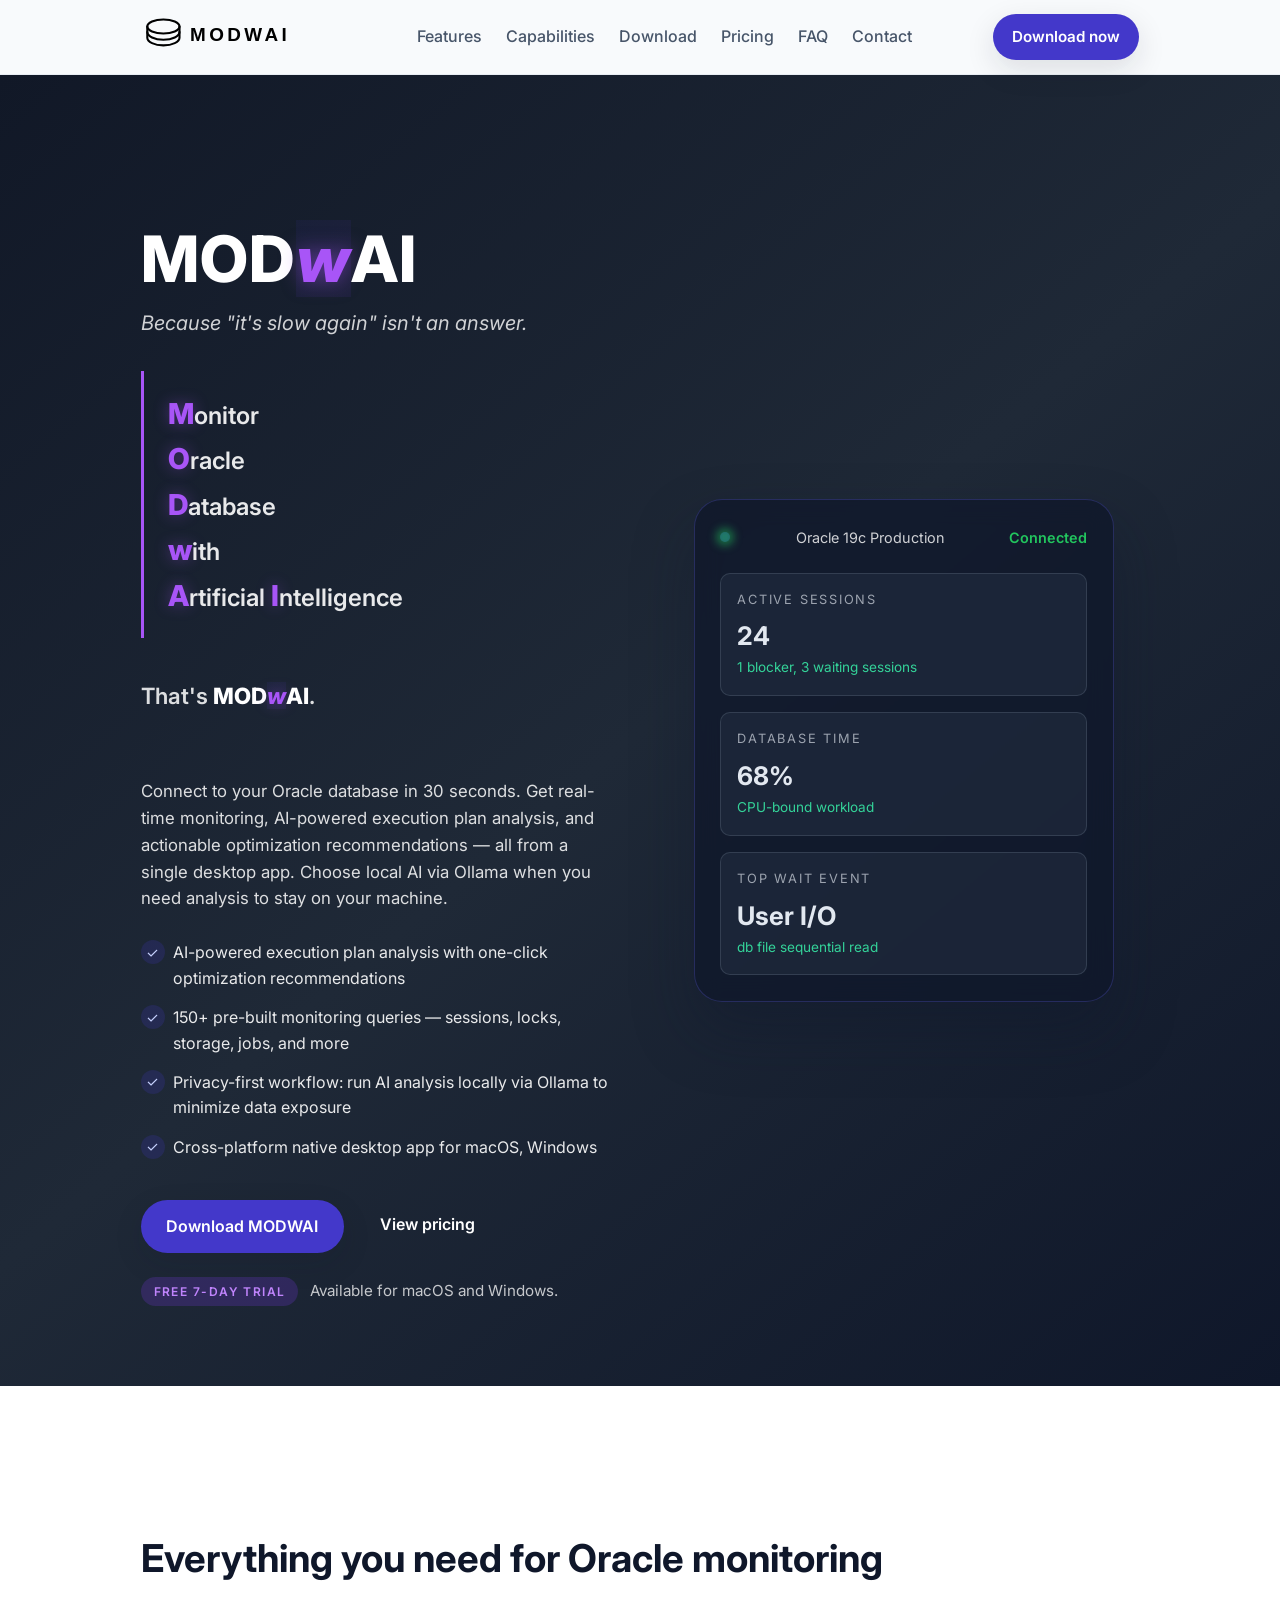
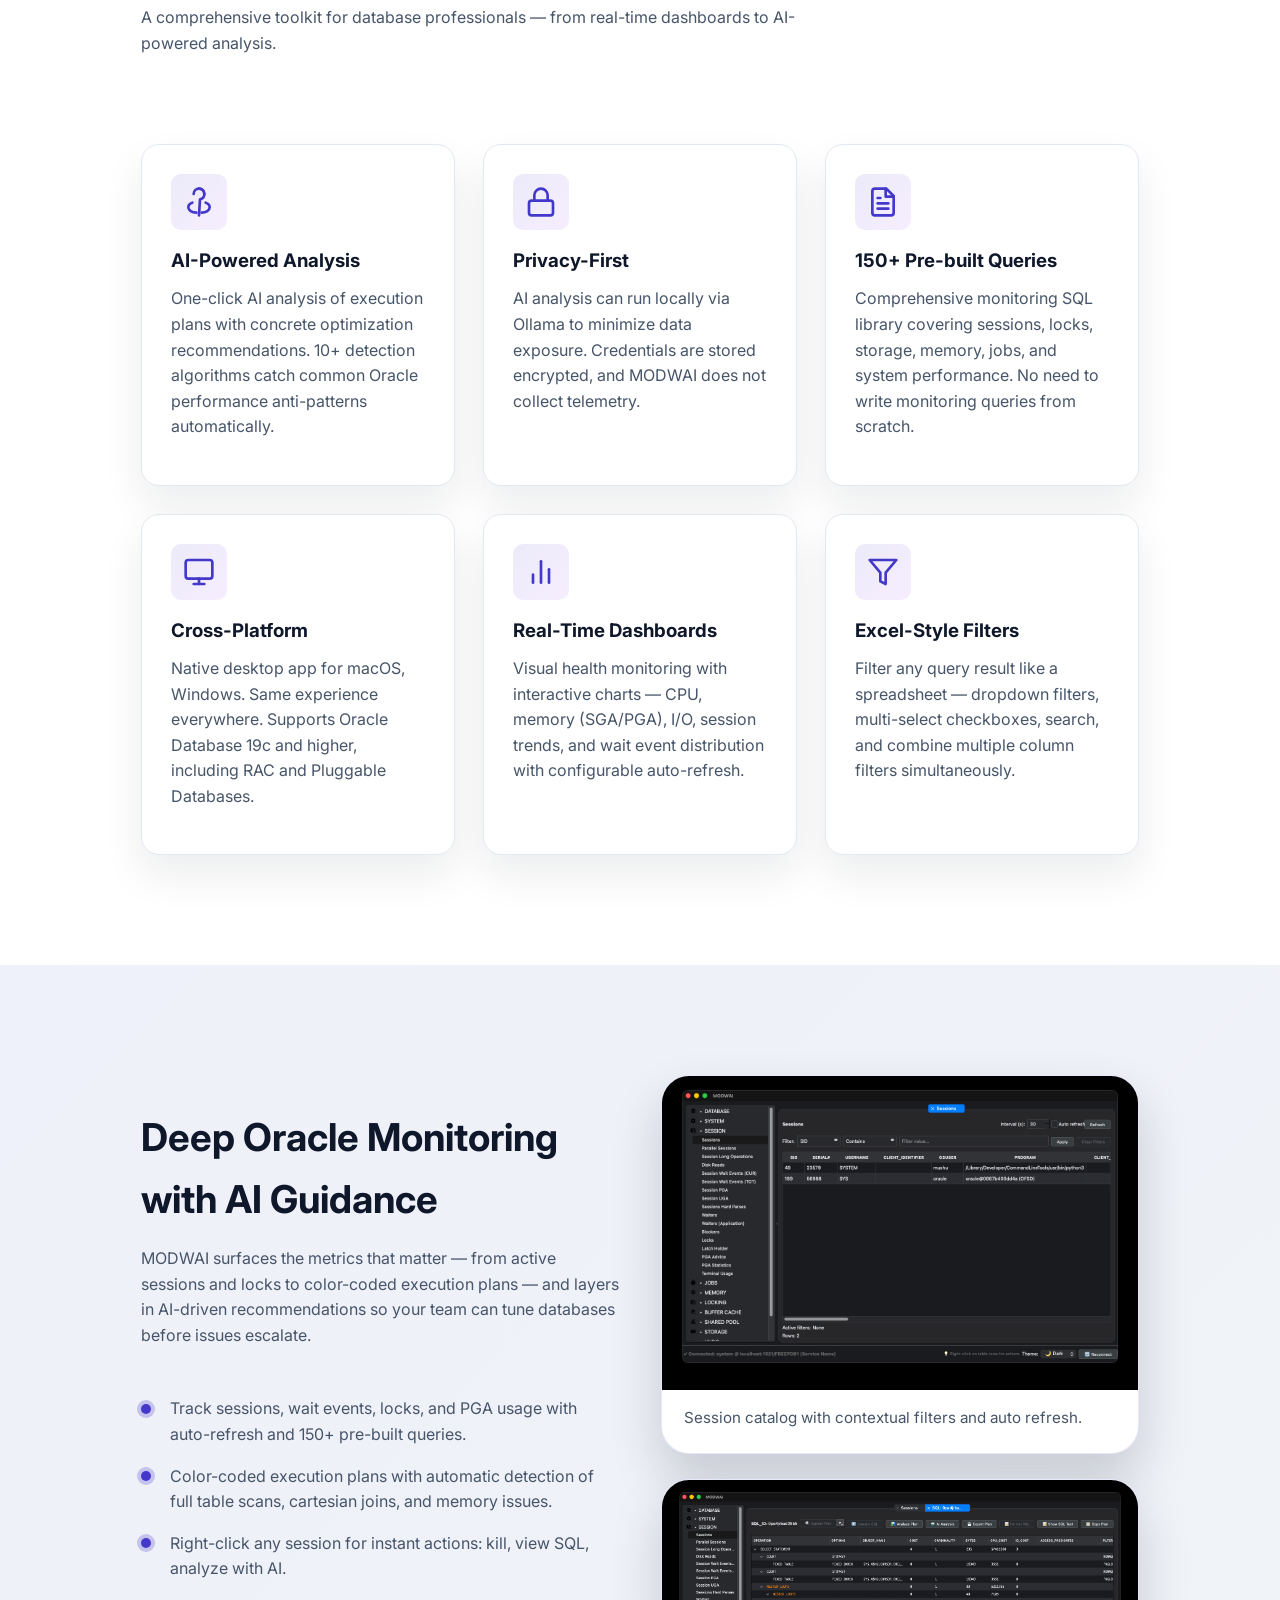
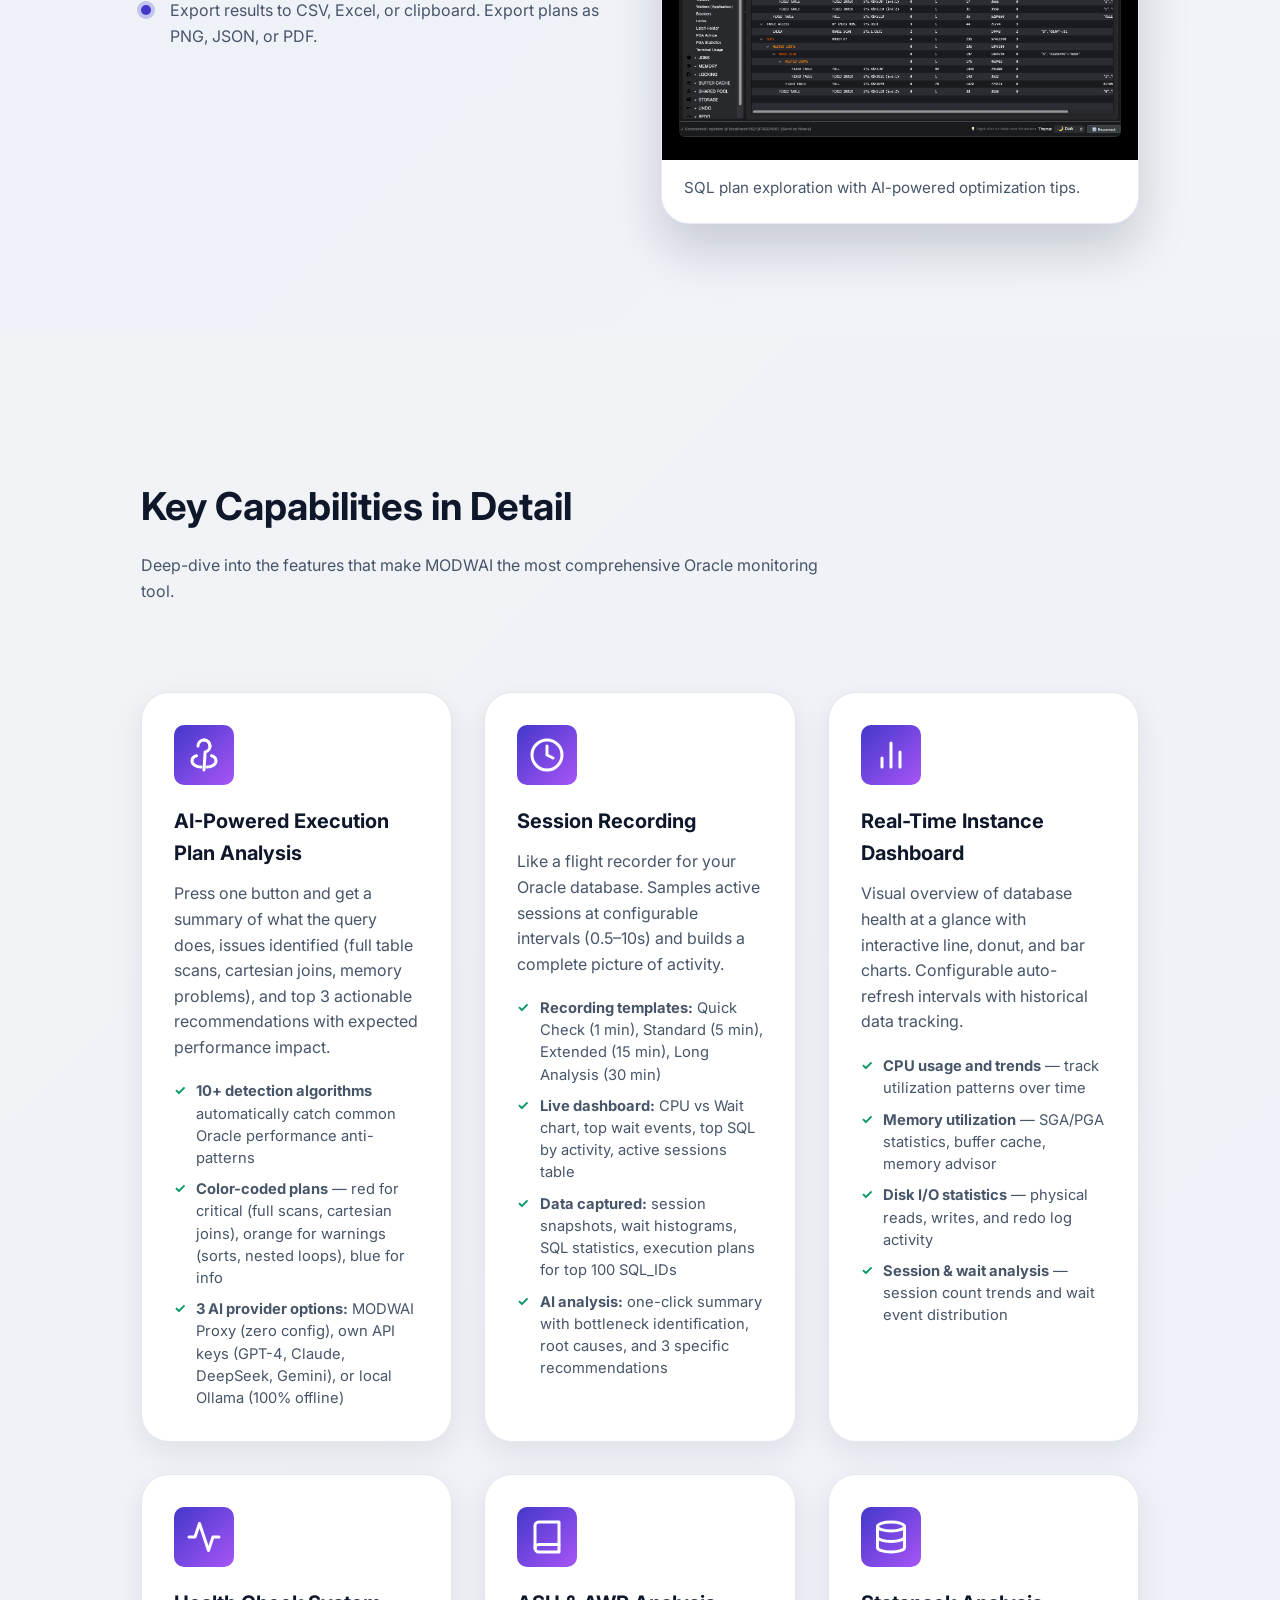
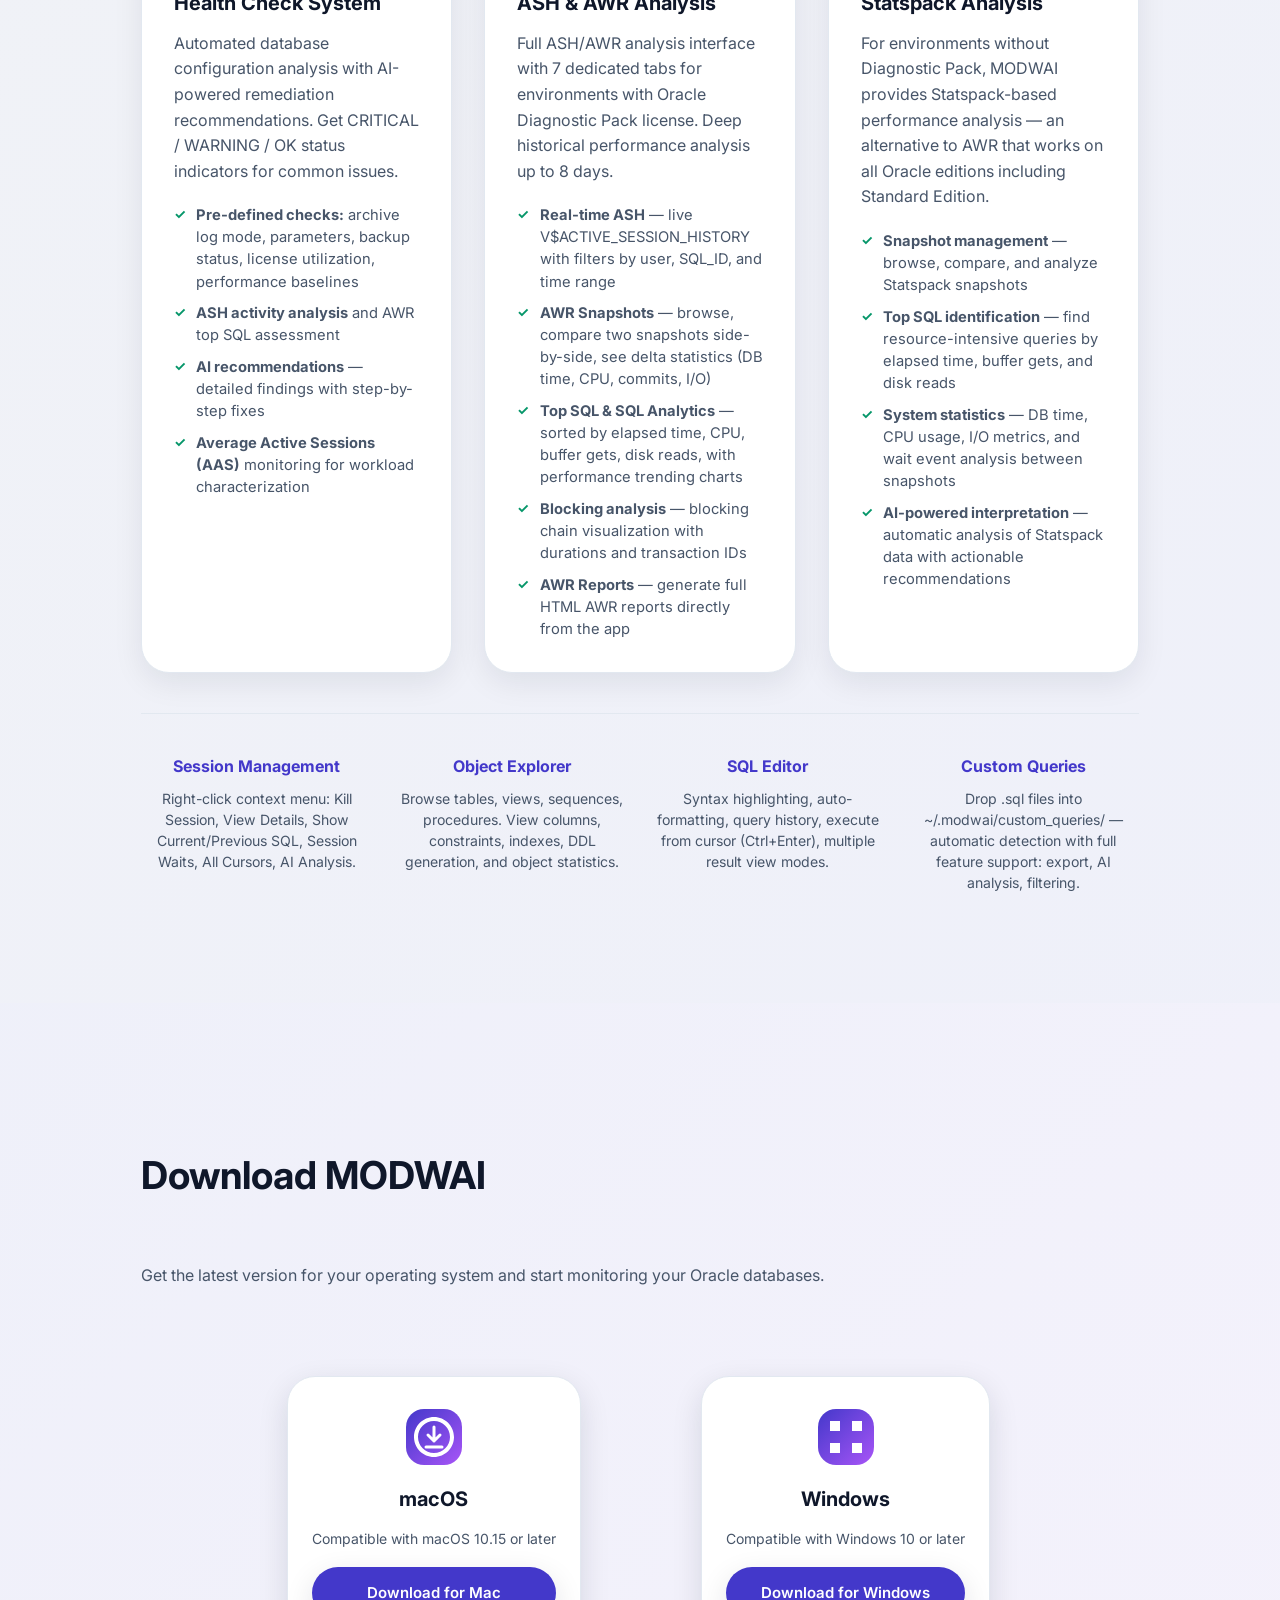
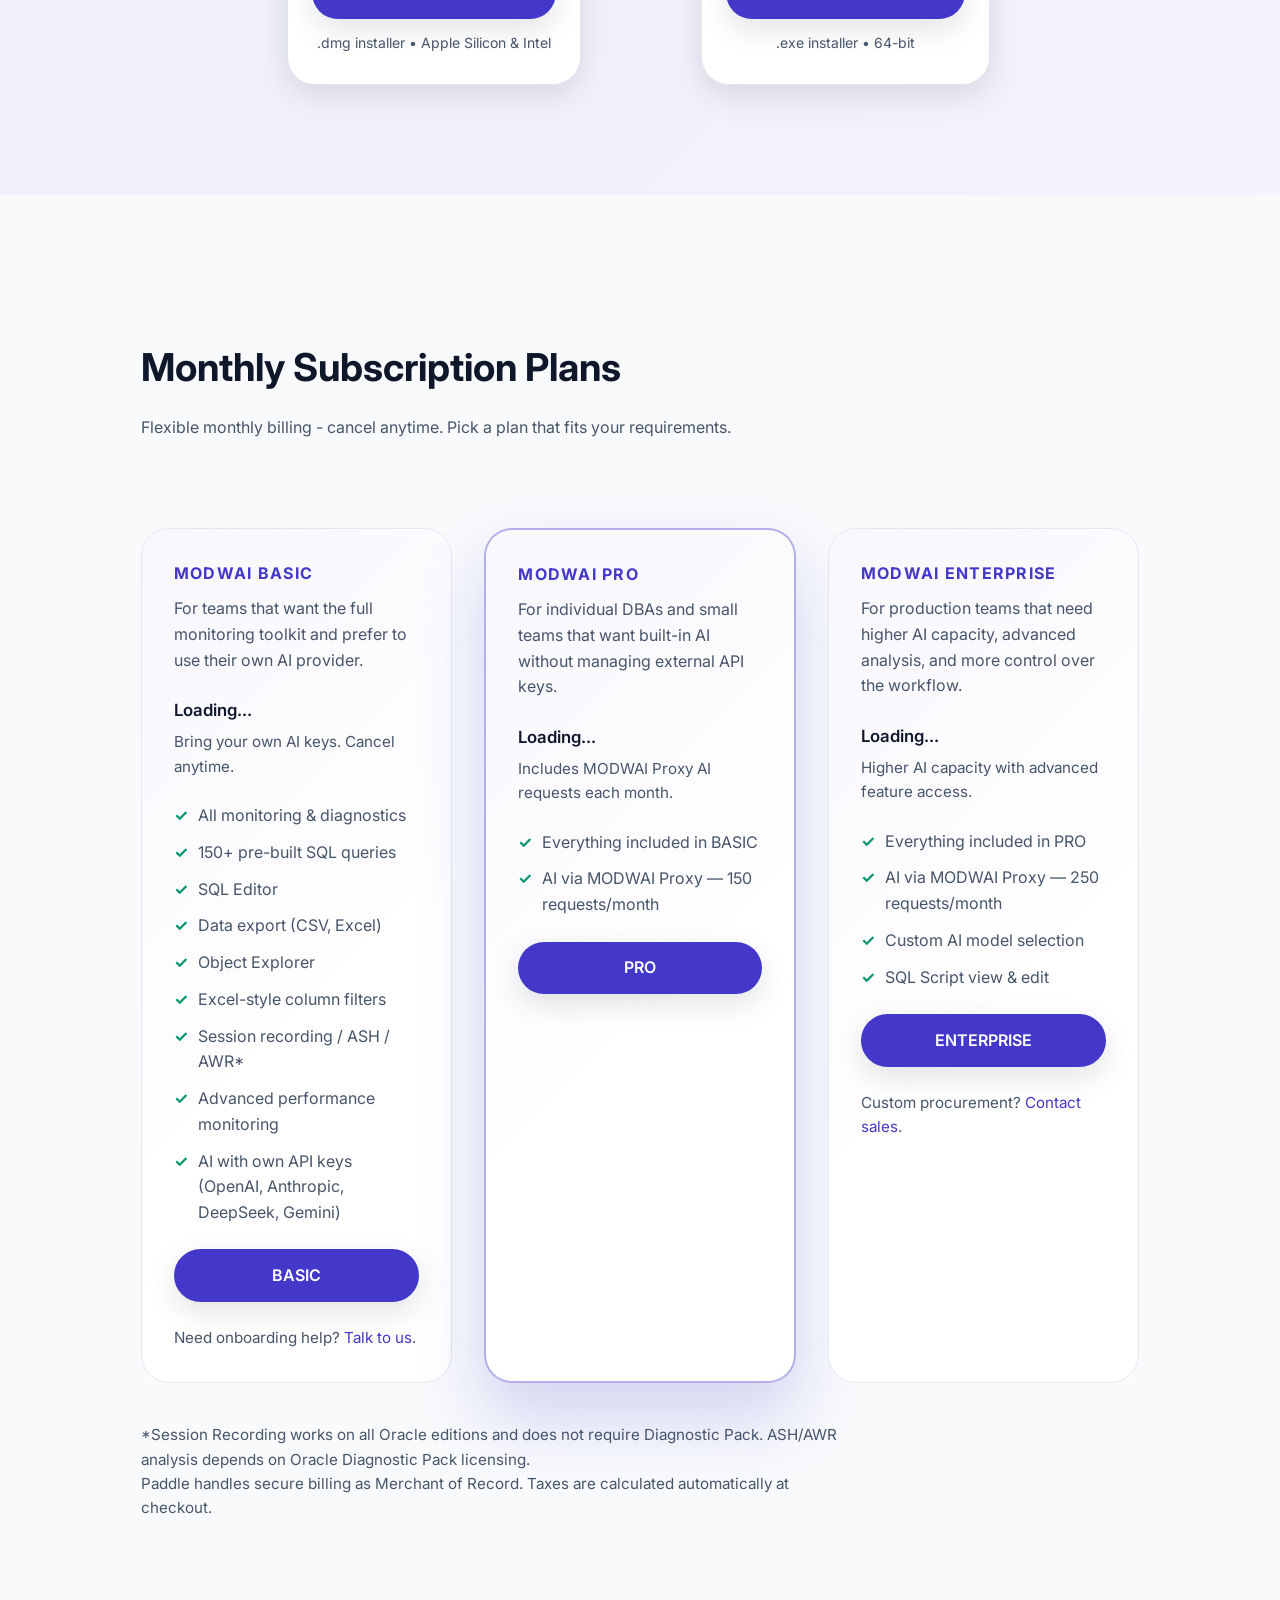
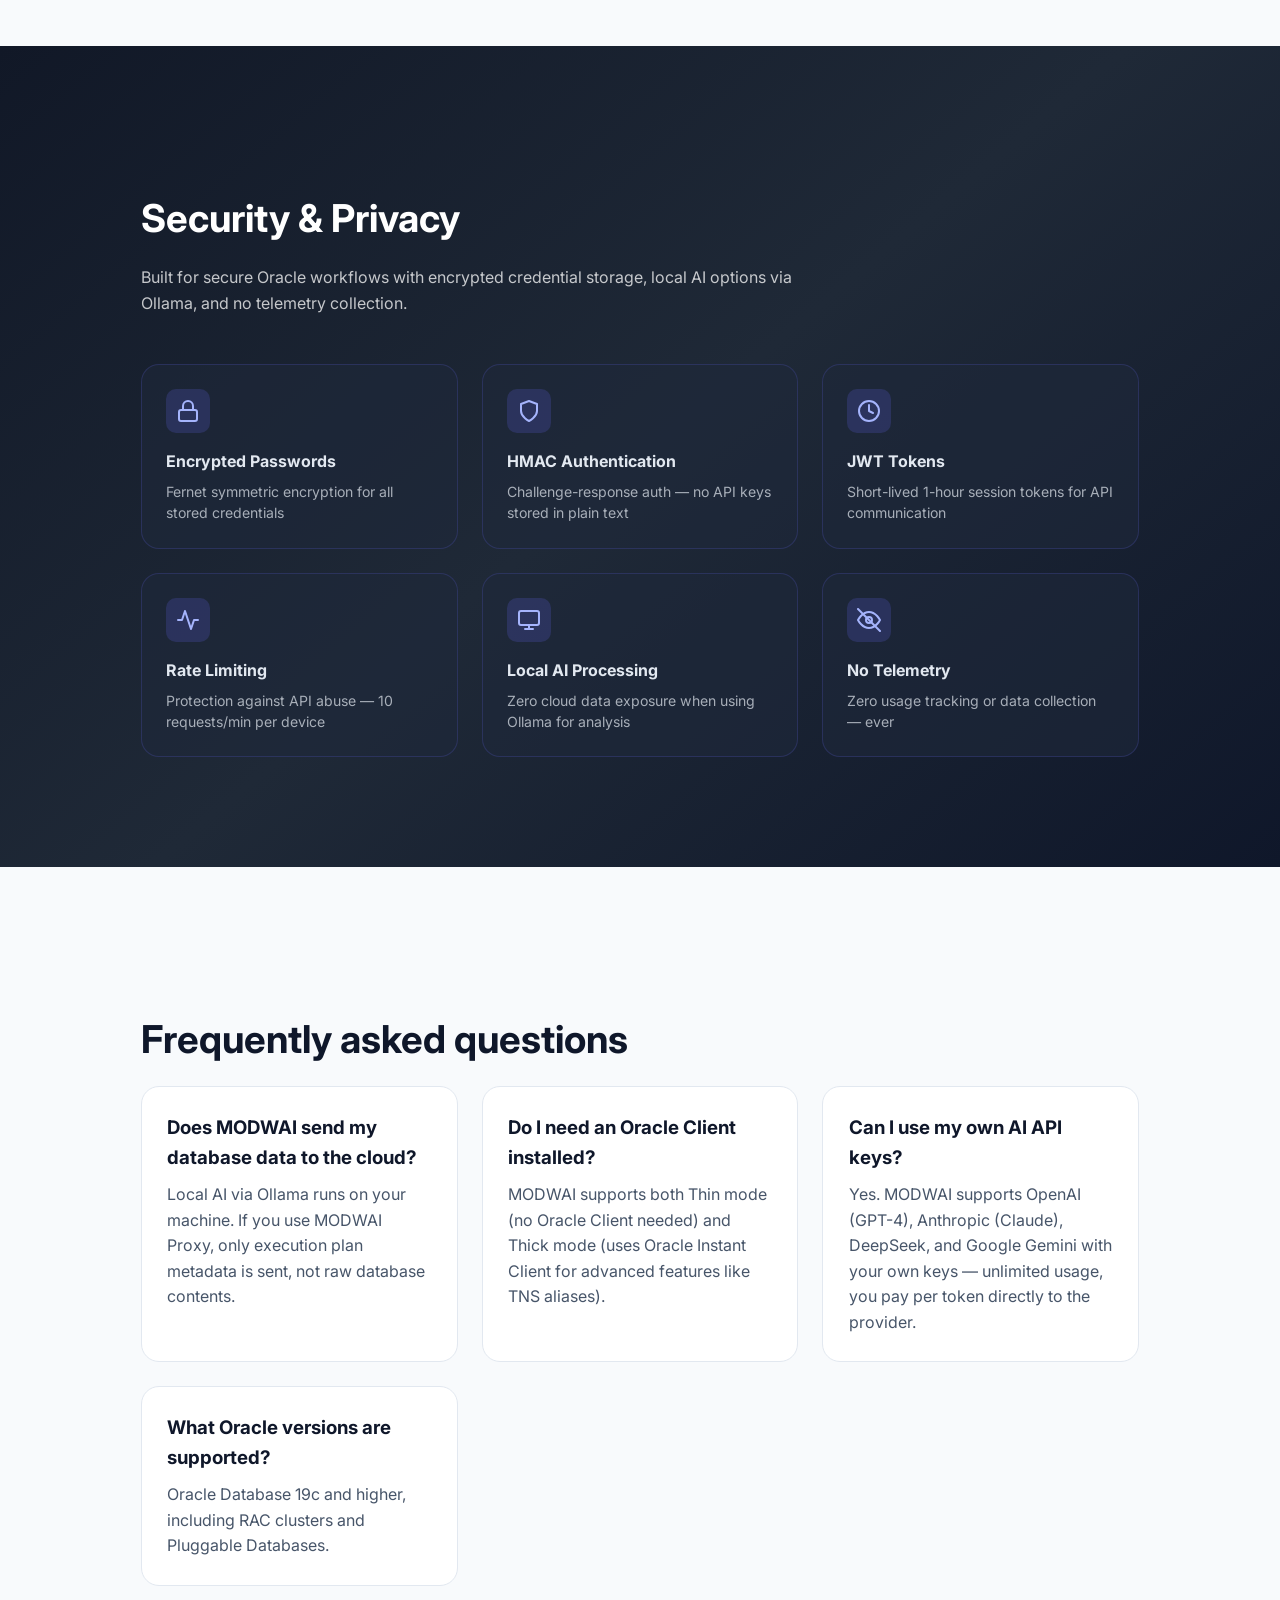
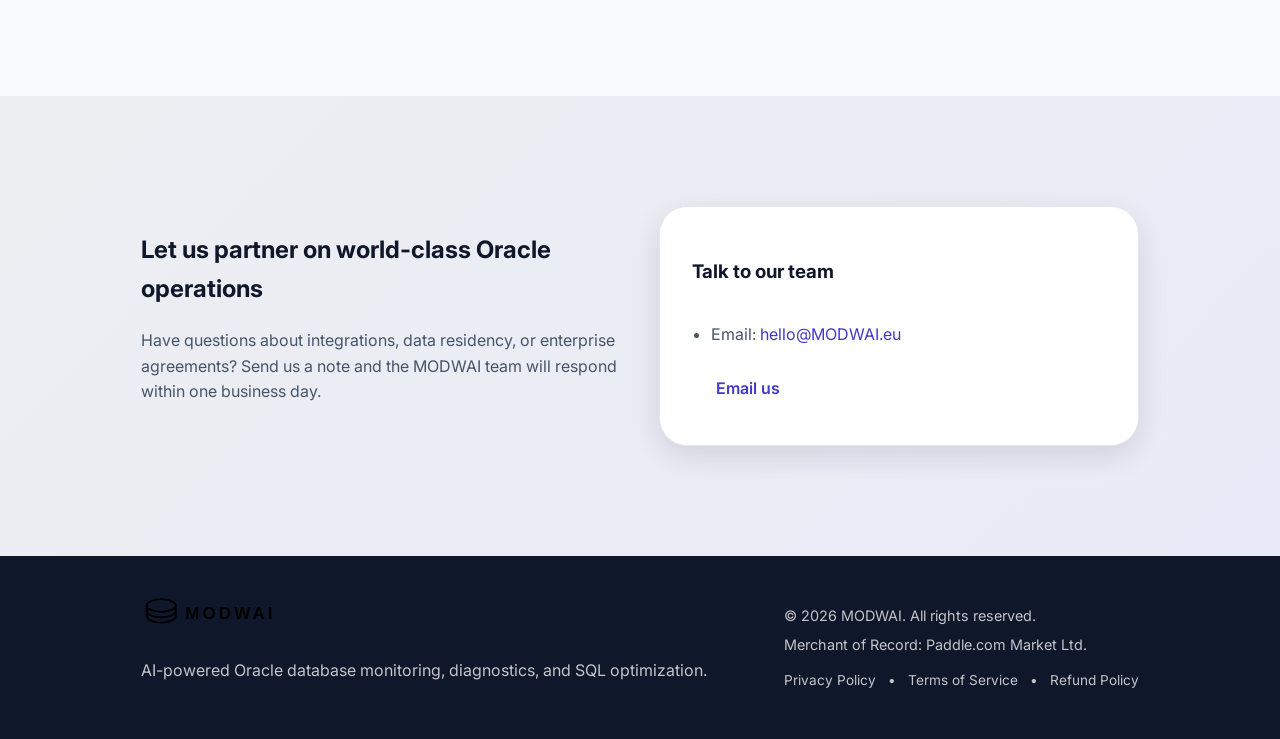
==== commit 5773b24f: "Update platform availability in features and trial notes for clarity" ====
--- a/index.html
+++ b/index.html
@@ -67,7 +67,7 @@
             <li>AI-powered execution plan analysis with one-click optimization recommendations</li>
             <li>150+ pre-built monitoring queries — sessions, locks, storage, jobs, and more</li>
             <li>Privacy-first workflow: run AI analysis locally via Ollama to minimize data exposure</li>
-            <li>Cross-platform native desktop app for macOS, Windows, and Linux</li>
+            <li>Cross-platform native desktop app for macOS, Windows</li>
           </ul>
           <div class="hero-actions">
             <a class="cta-button" href="#download">Download MODWAI</a>
@@ -75,7 +75,7 @@
           </div>
           <div class="hero-note">
             <span class="hero-note-badge">Free 7-day trial</span>
-            Available for macOS, Windows, and Linux.
+            Available for macOS and Windows.
           </div>
         </div>
         <div class="hero-visual">
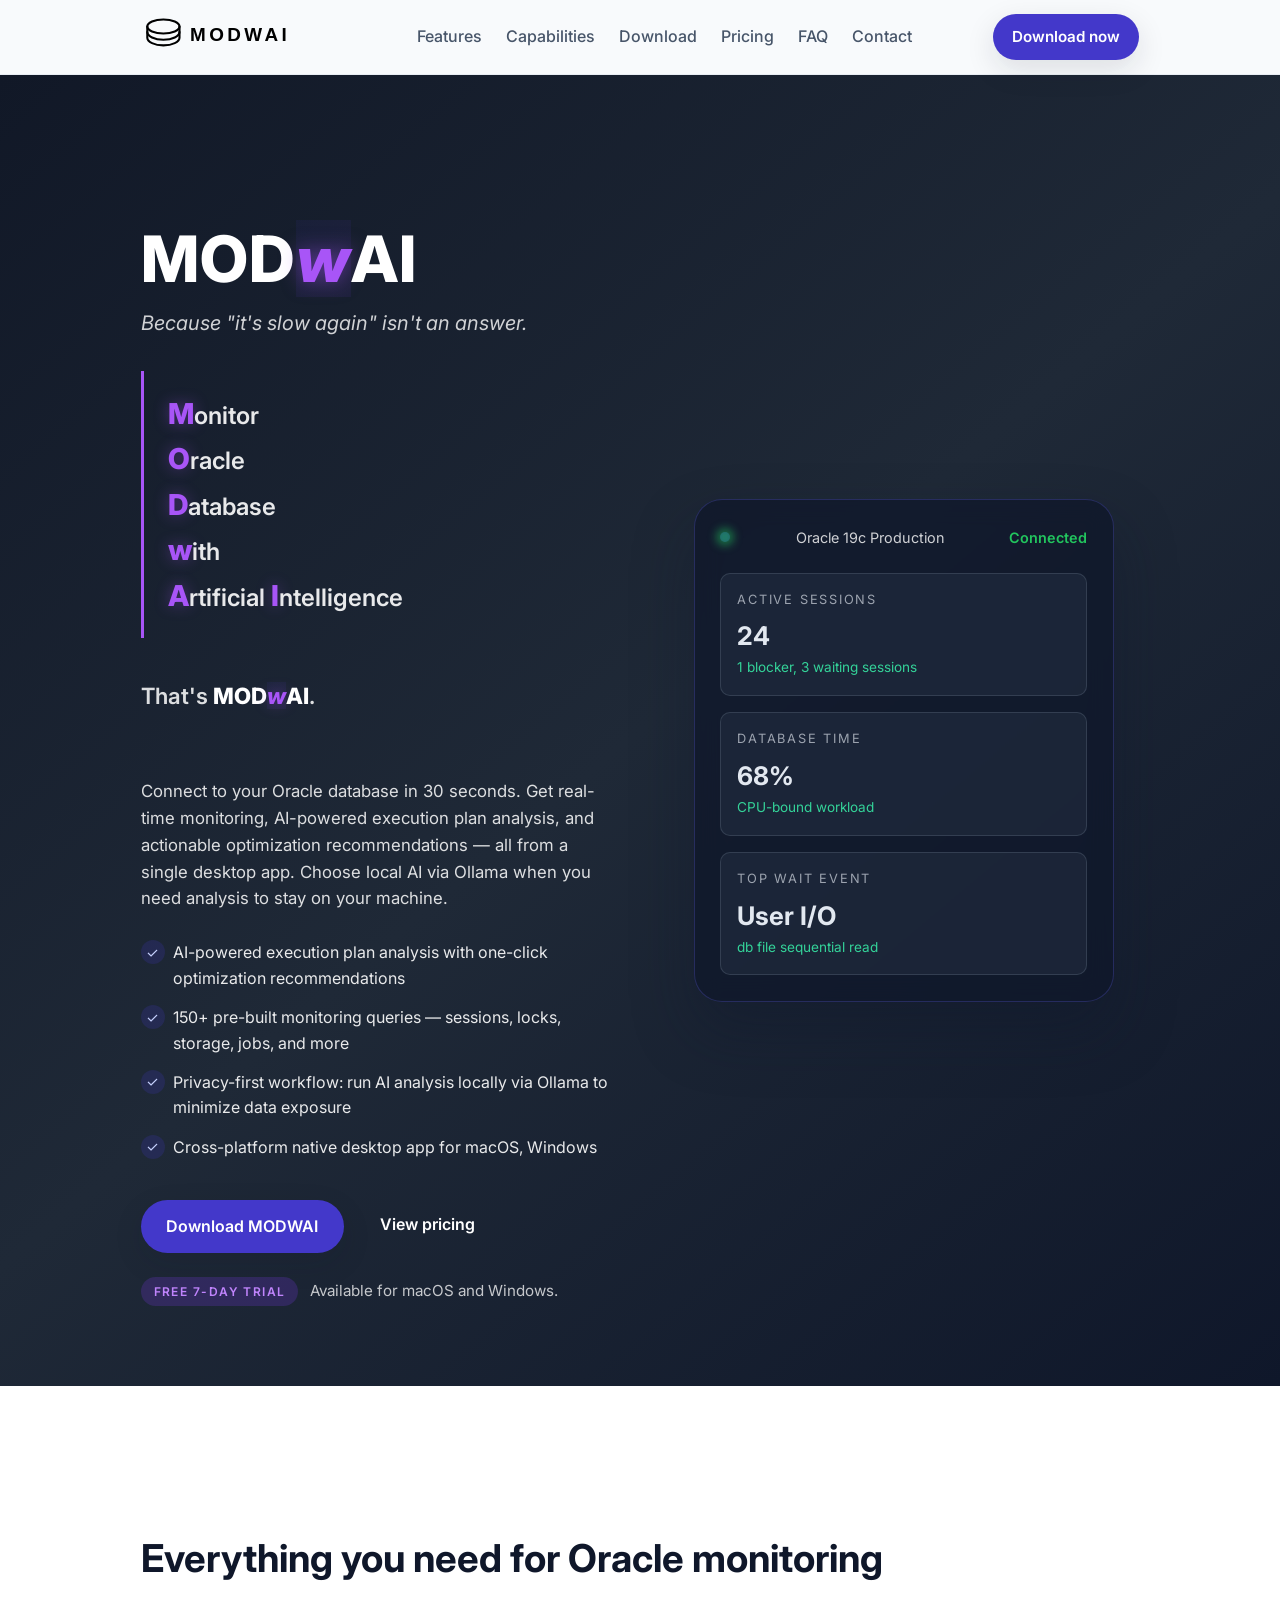
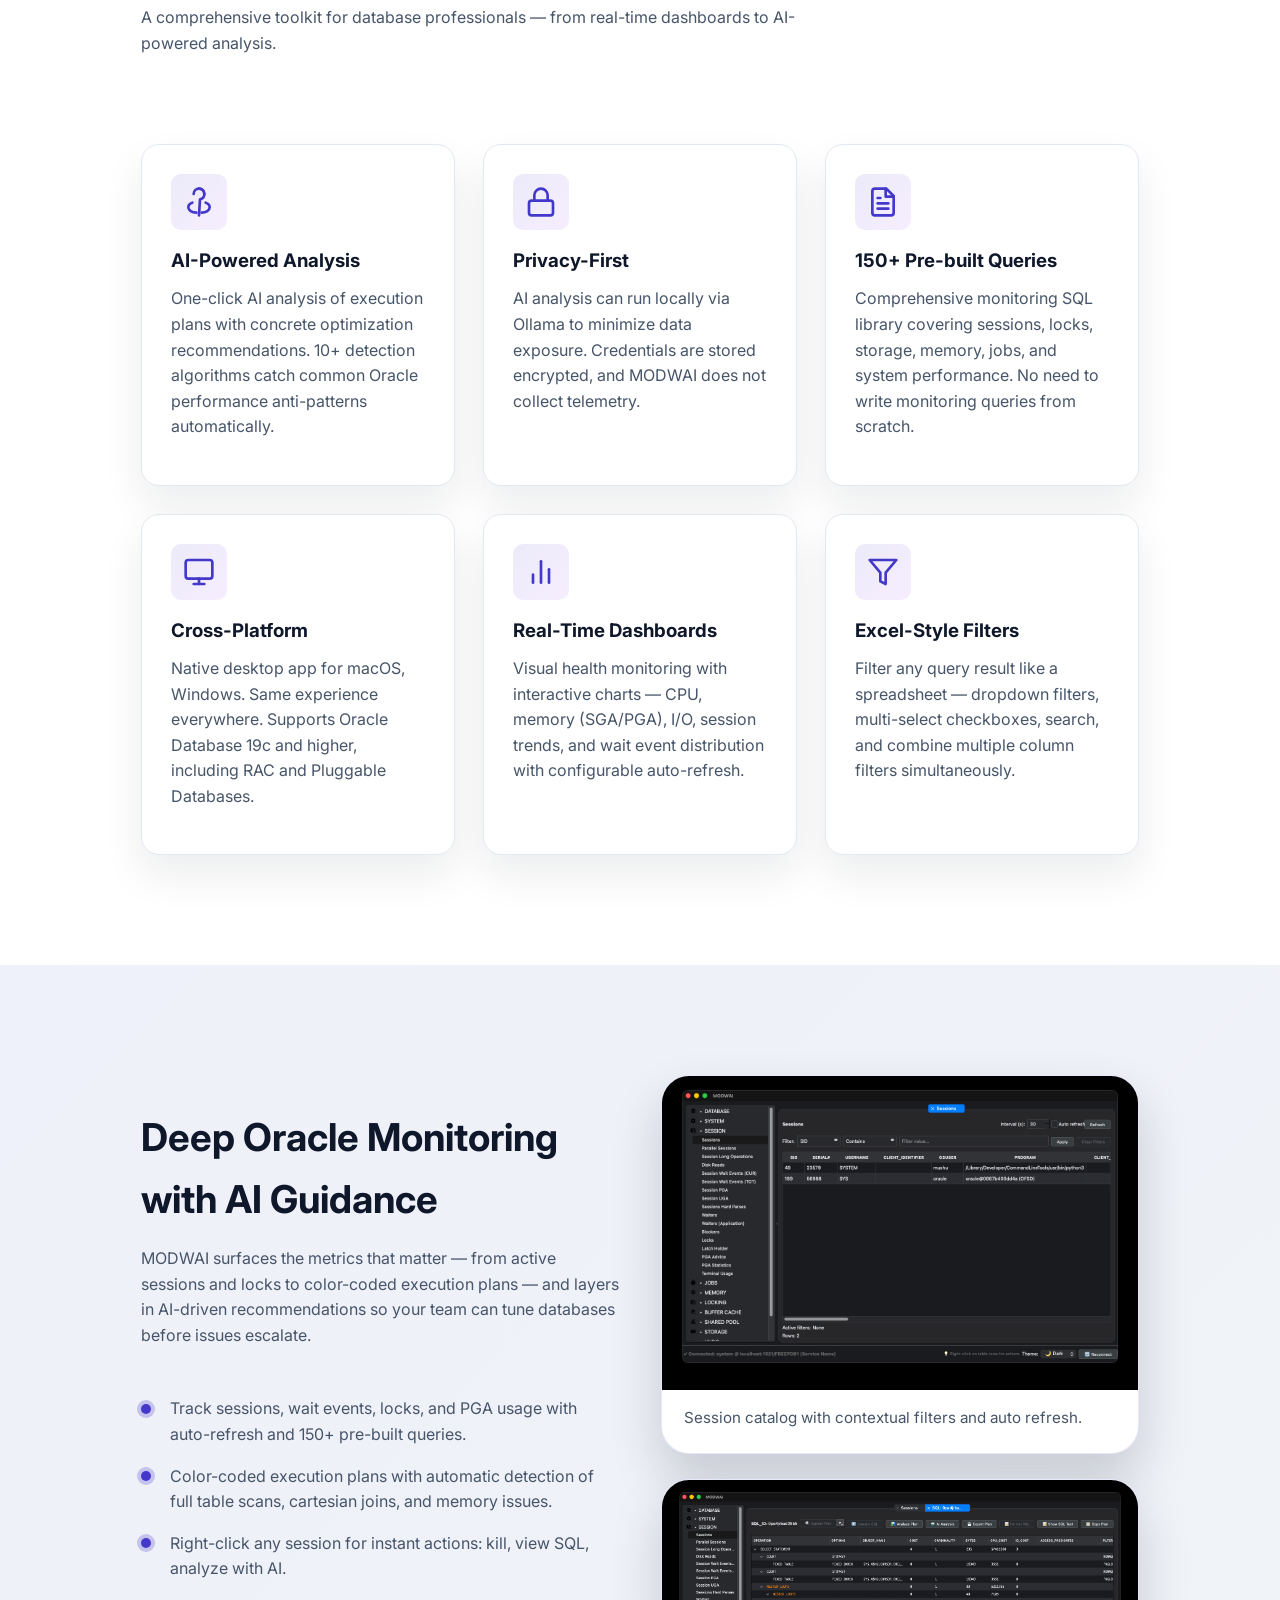
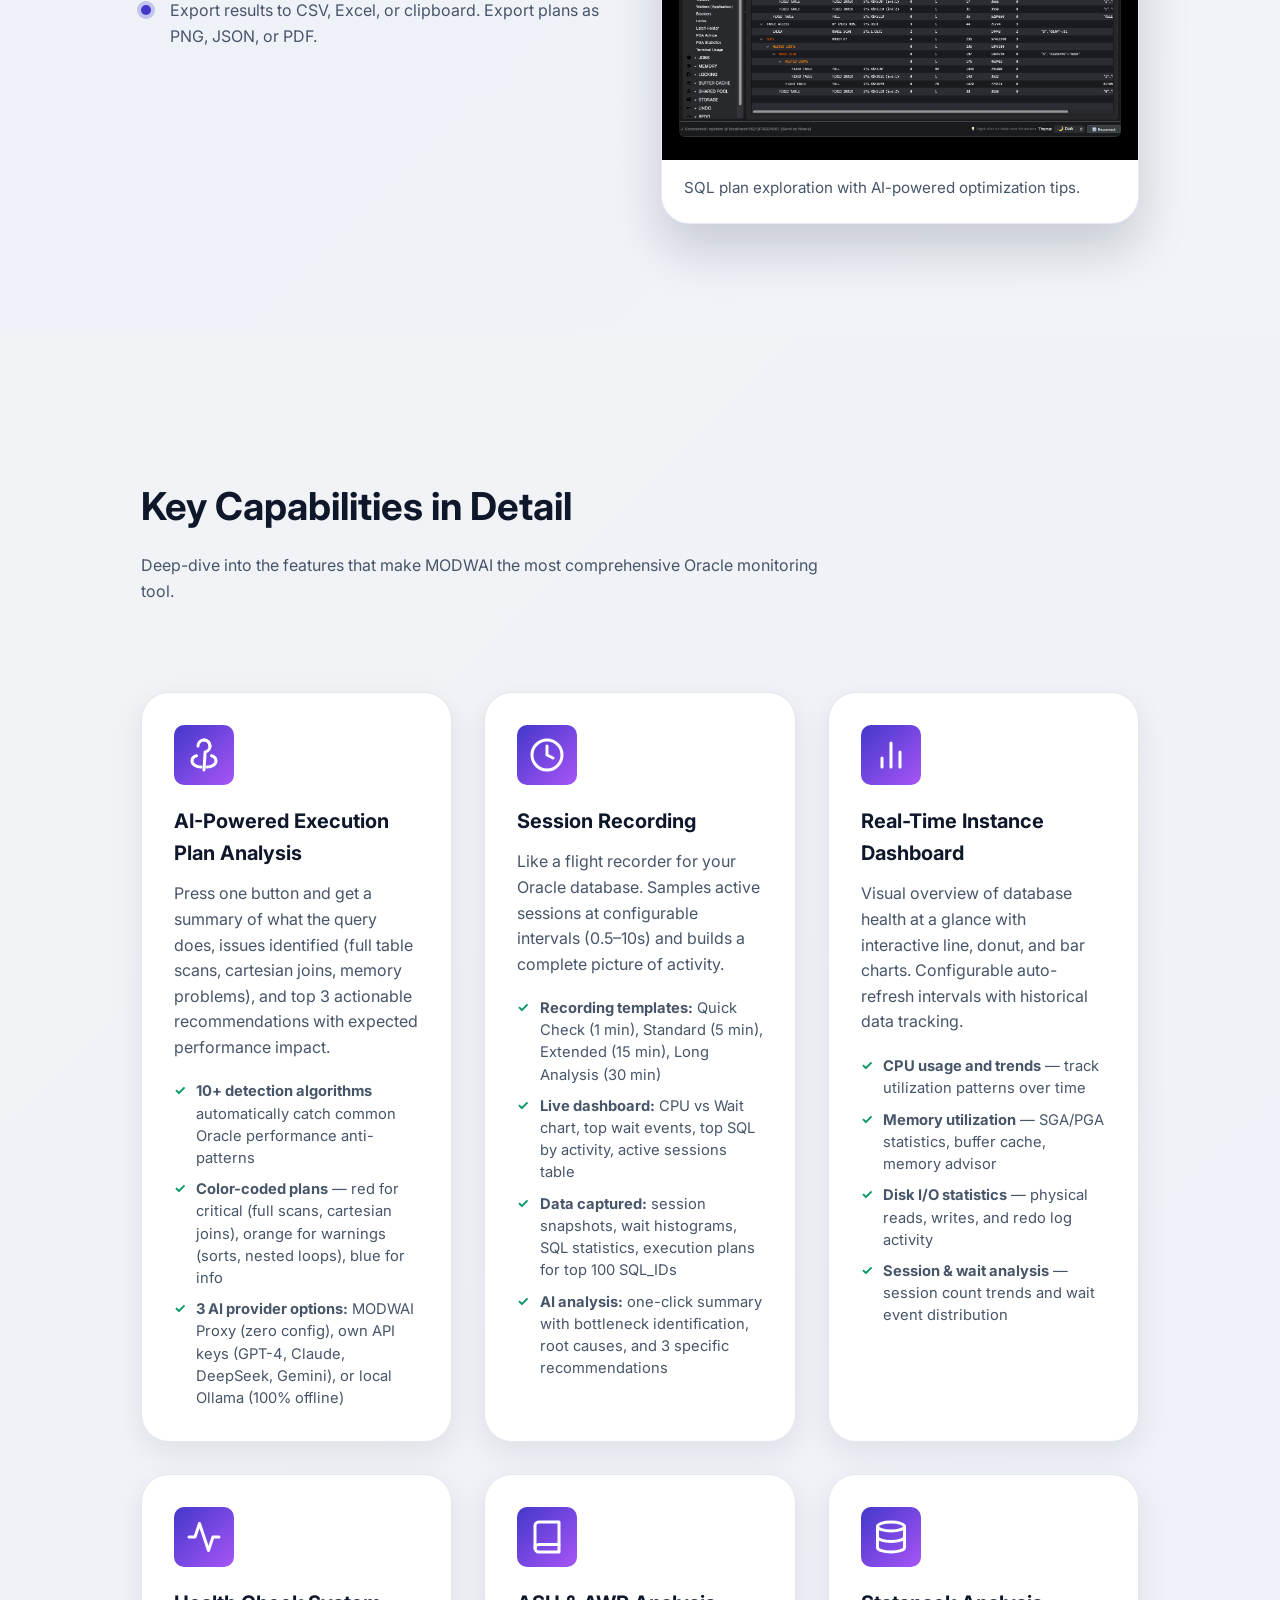
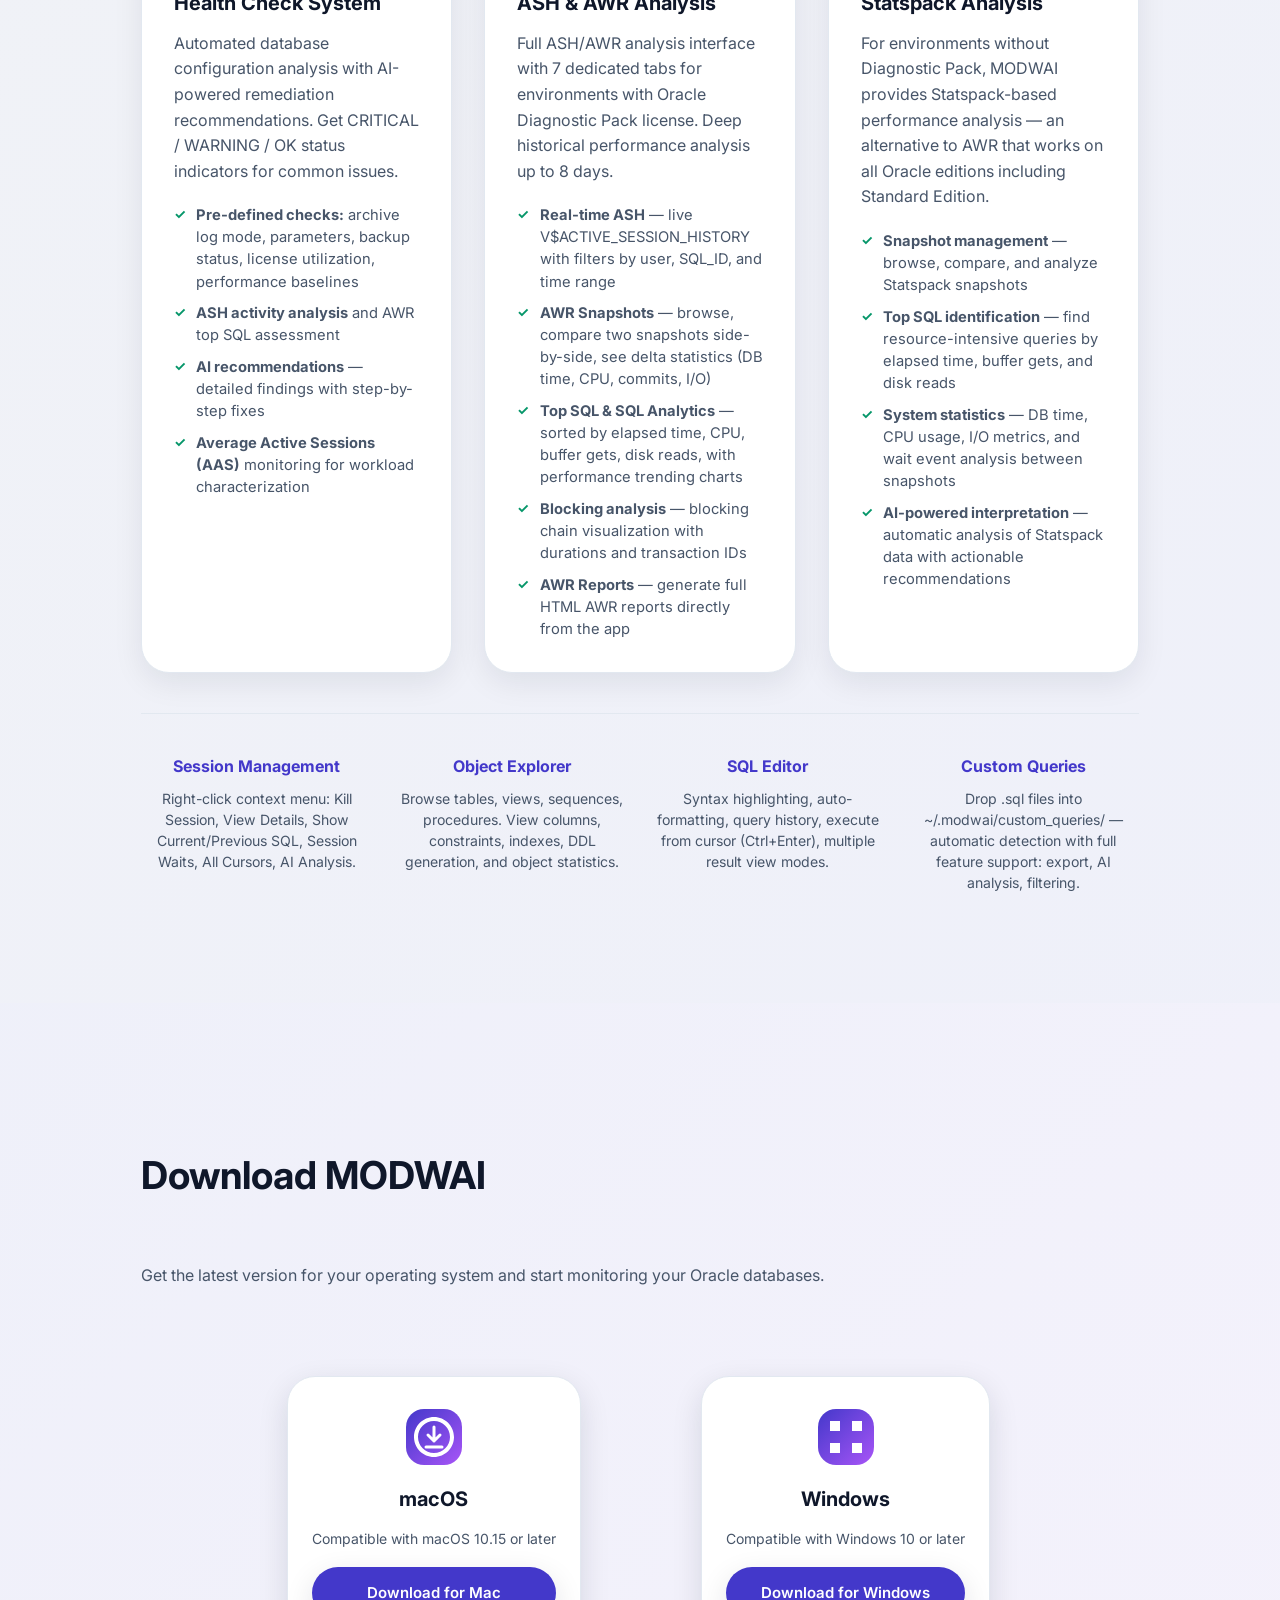
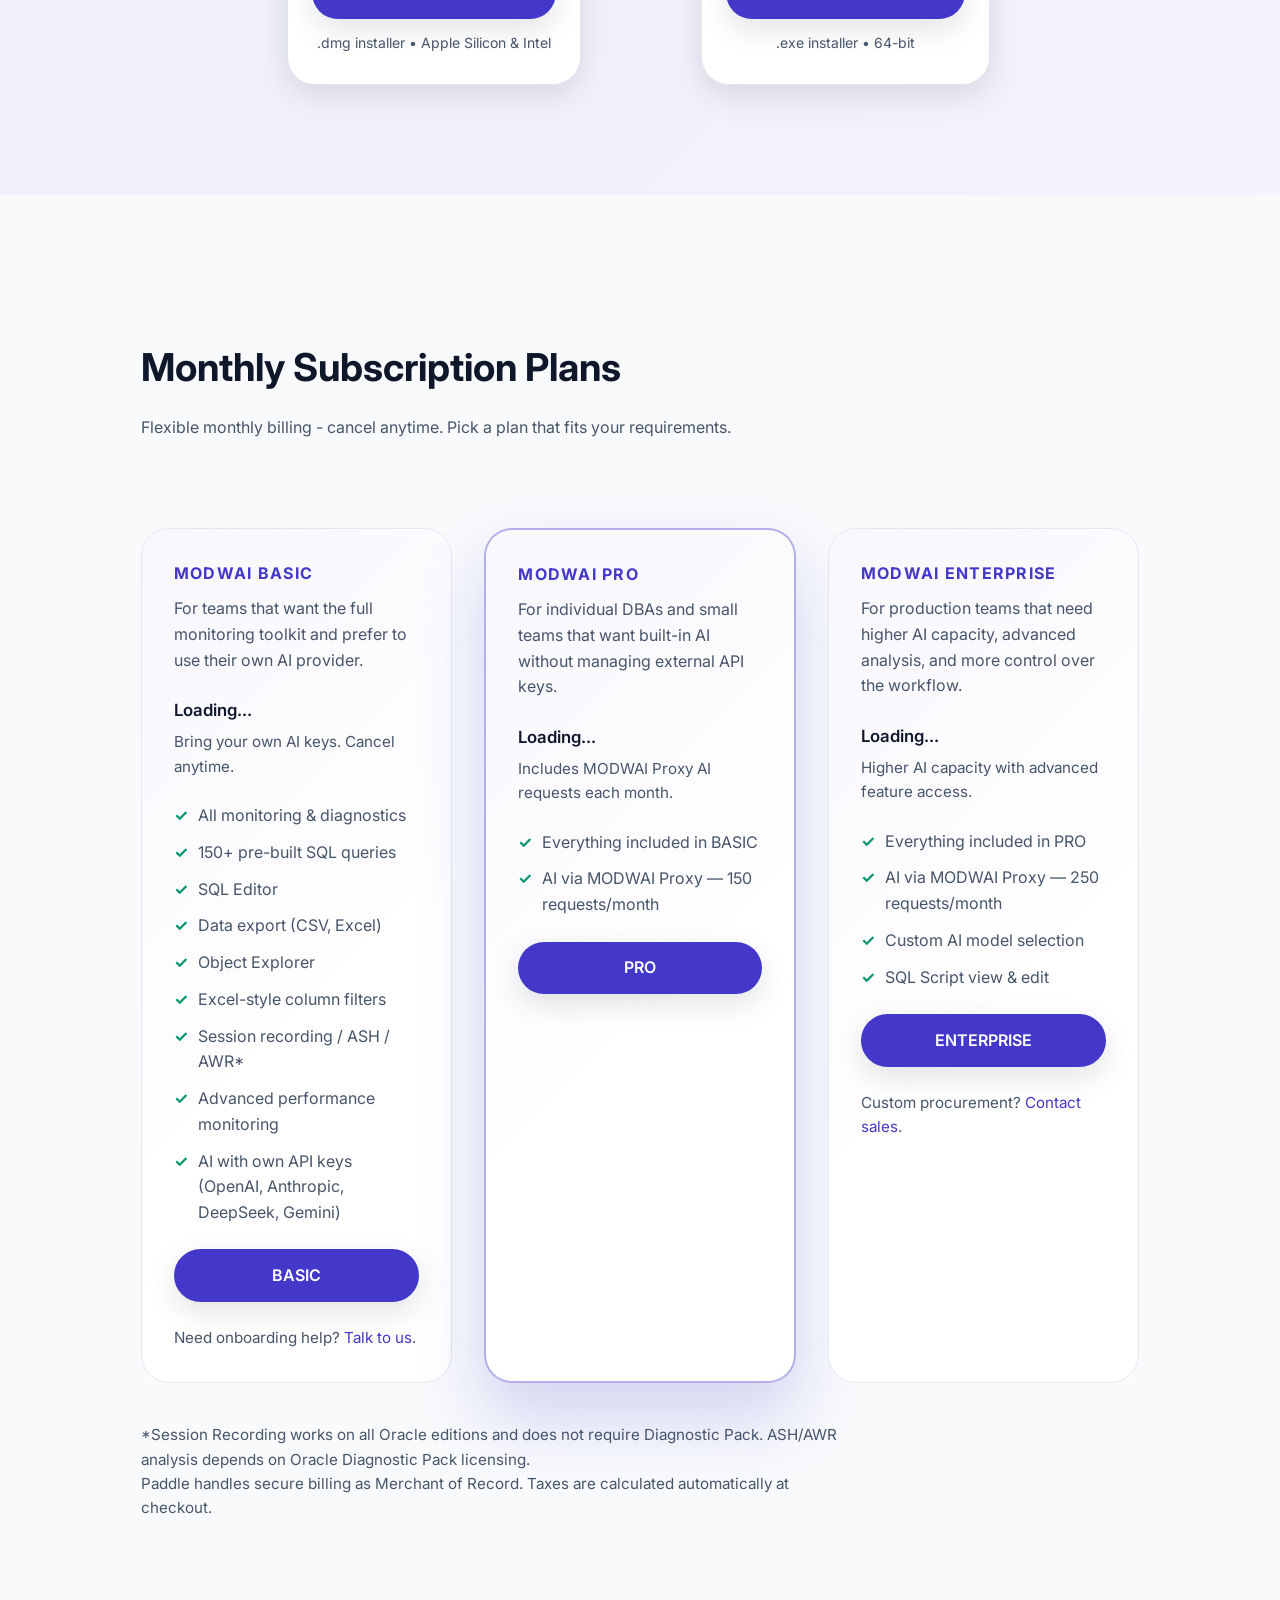
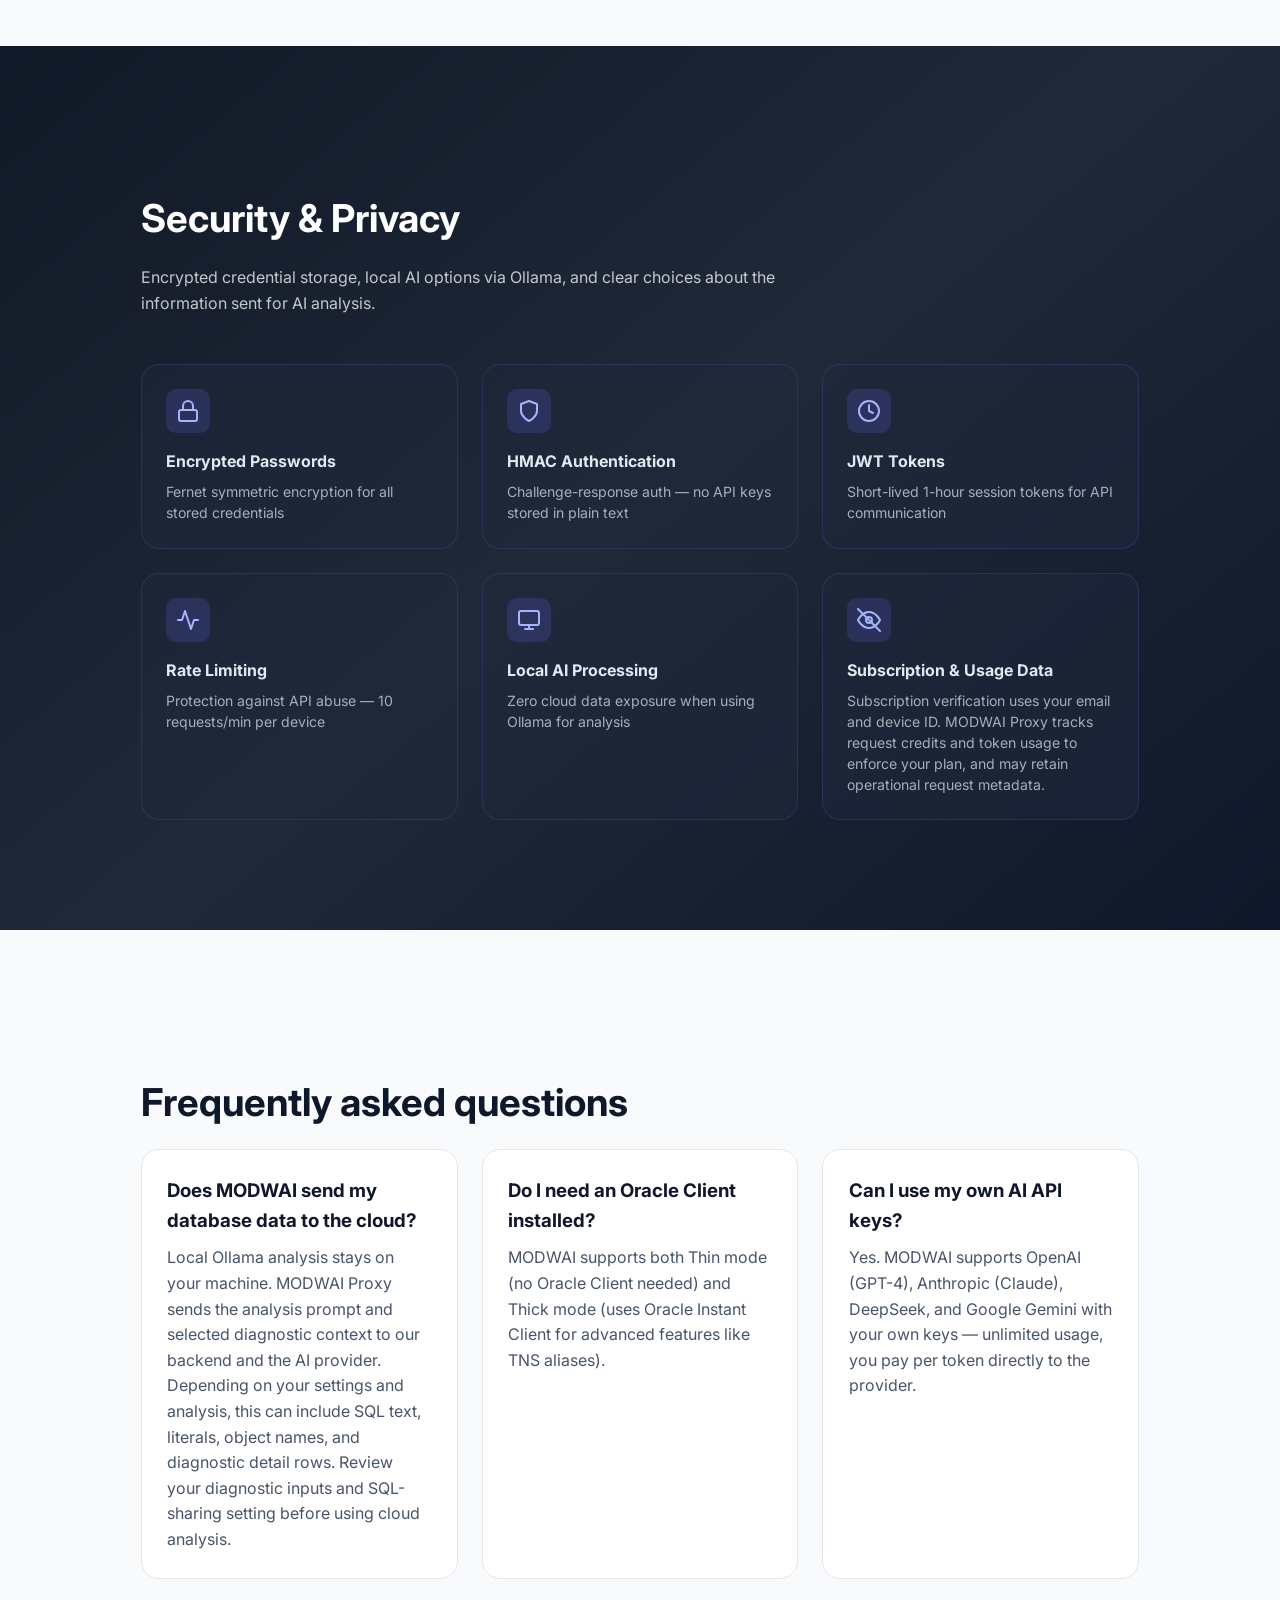
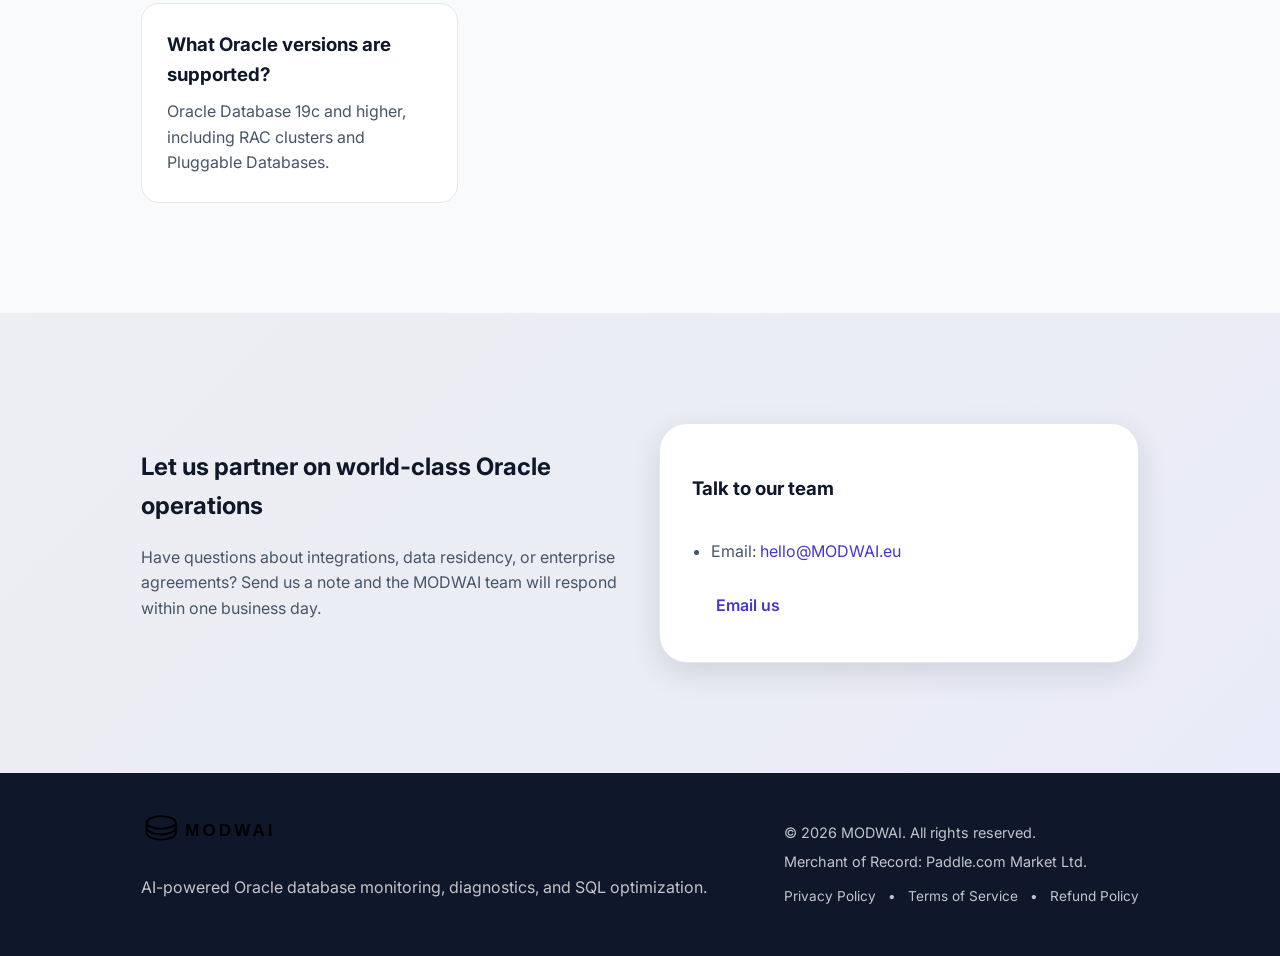
==== commit 960bdf55: "Implement billing mode management and update checkout success messaging" ====
--- a/index.html
+++ b/index.html
@@ -486,7 +486,7 @@
     <section class="section security-section" id="security">
       <div class="container">
         <h2 class="section-title">Security &amp; Privacy</h2>
-        <p class="section-lede">Built for secure Oracle workflows with encrypted credential storage, local AI options via Ollama, and no telemetry collection.</p>
+        <p class="section-lede">Encrypted credential storage, local AI options via Ollama, and clear choices about the information sent for AI analysis.</p>
         <div class="security-grid">
           <div class="security-item">
             <div class="security-icon">
@@ -527,8 +527,8 @@
             <div class="security-icon">
               <svg width="24" height="24" viewBox="0 0 24 24" fill="none" stroke="currentColor" stroke-width="2" stroke-linecap="round" stroke-linejoin="round"><path d="M1 12s4-8 11-8 11 8 11 8-4 8-11 8-11-8-11-8z"/><circle cx="12" cy="12" r="3"/><line x1="1" y1="1" x2="23" y2="23"/></svg>
             </div>
-            <h4>No Telemetry</h4>
-            <p>Zero usage tracking or data collection — ever</p>
+            <h4>Subscription &amp; Usage Data</h4>
+            <p>Subscription verification uses your email and device ID. MODWAI Proxy tracks request credits and token usage to enforce your plan, and may retain operational request metadata.</p>
           </div>
         </div>
       </div>
@@ -540,7 +540,7 @@
         <div class="faq-grid">
           <article class="faq-item">
             <h3>Does MODWAI send my database data to the cloud?</h3>
-            <p>Local AI via Ollama runs on your machine. If you use MODWAI Proxy, only execution plan metadata is sent, not raw database contents.</p>
+            <p>Local Ollama analysis stays on your machine. MODWAI Proxy sends the analysis prompt and selected diagnostic context to our backend and the AI provider. Depending on your settings and analysis, this can include SQL text, literals, object names, and diagnostic detail rows. Review your diagnostic inputs and SQL-sharing setting before using cloud analysis.</p>
           </article>
           <article class="faq-item">
             <h3>Do I need an Oracle Client installed?</h3>
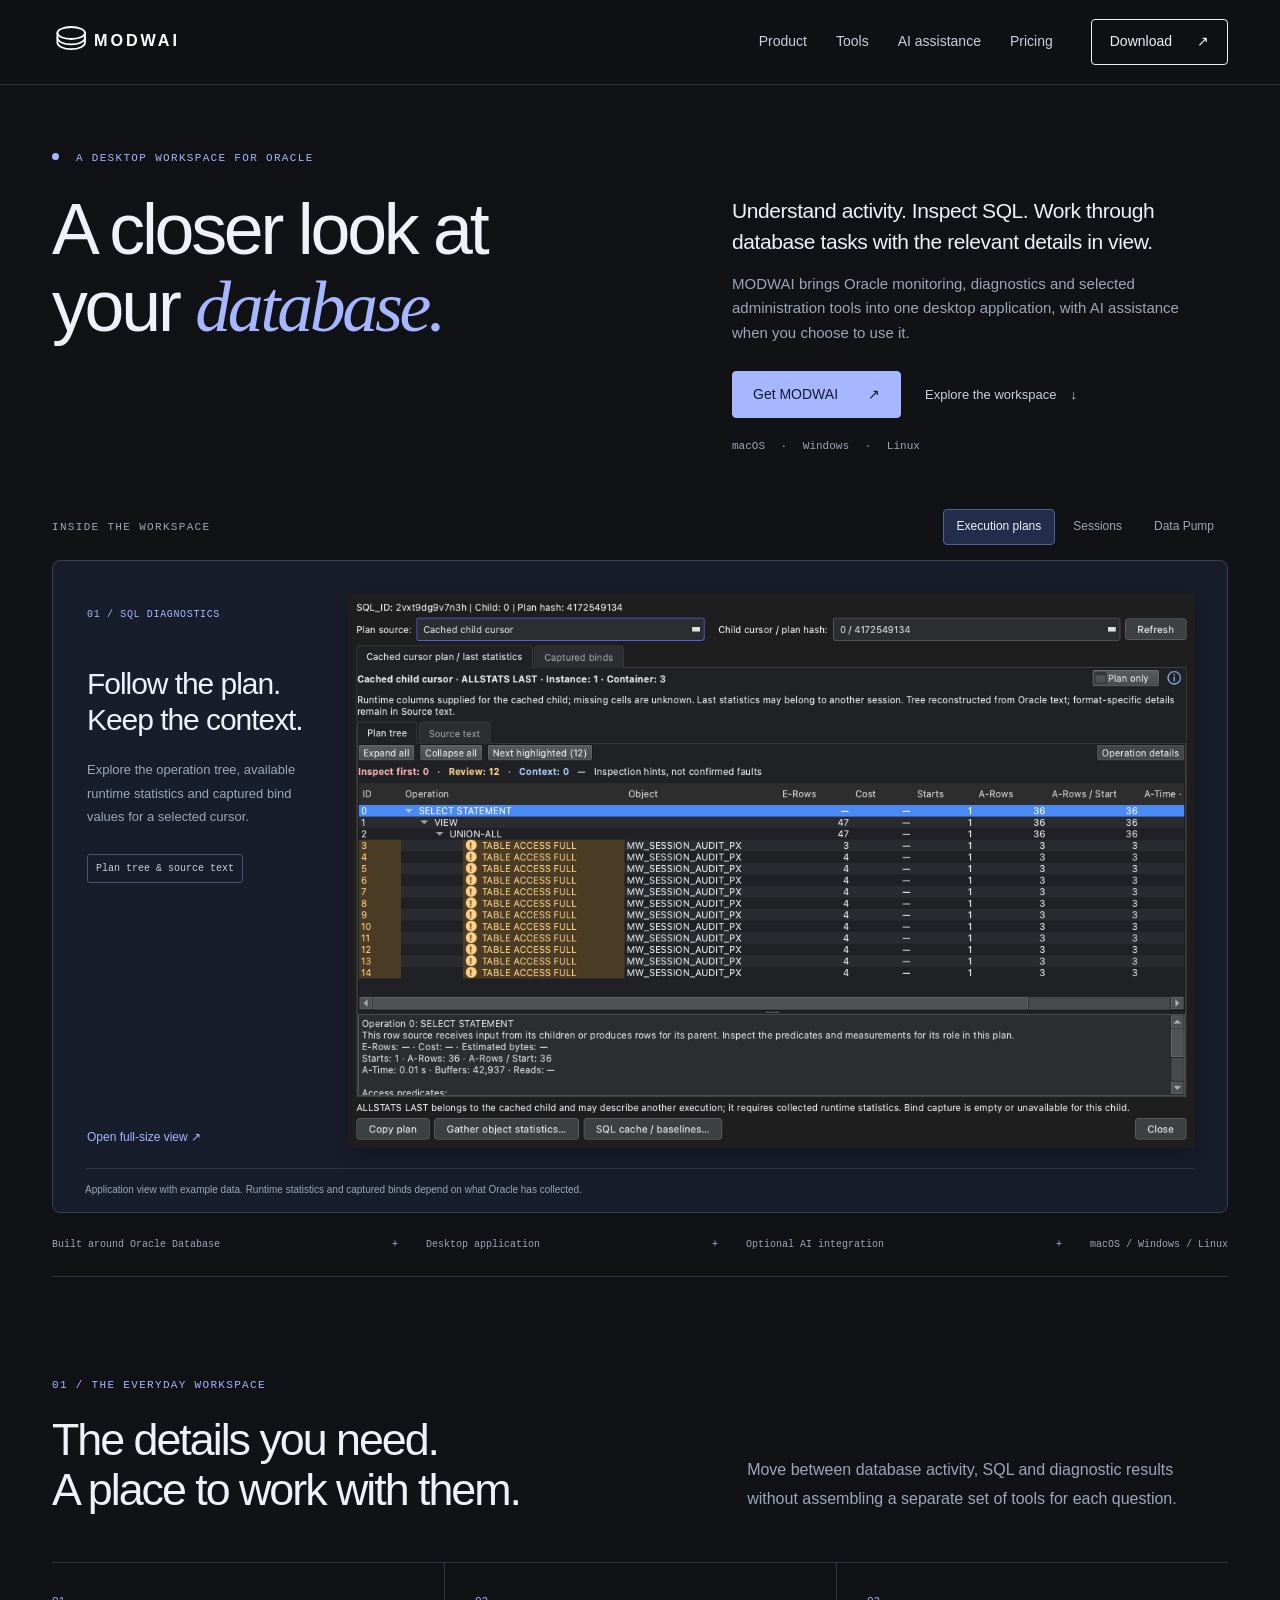
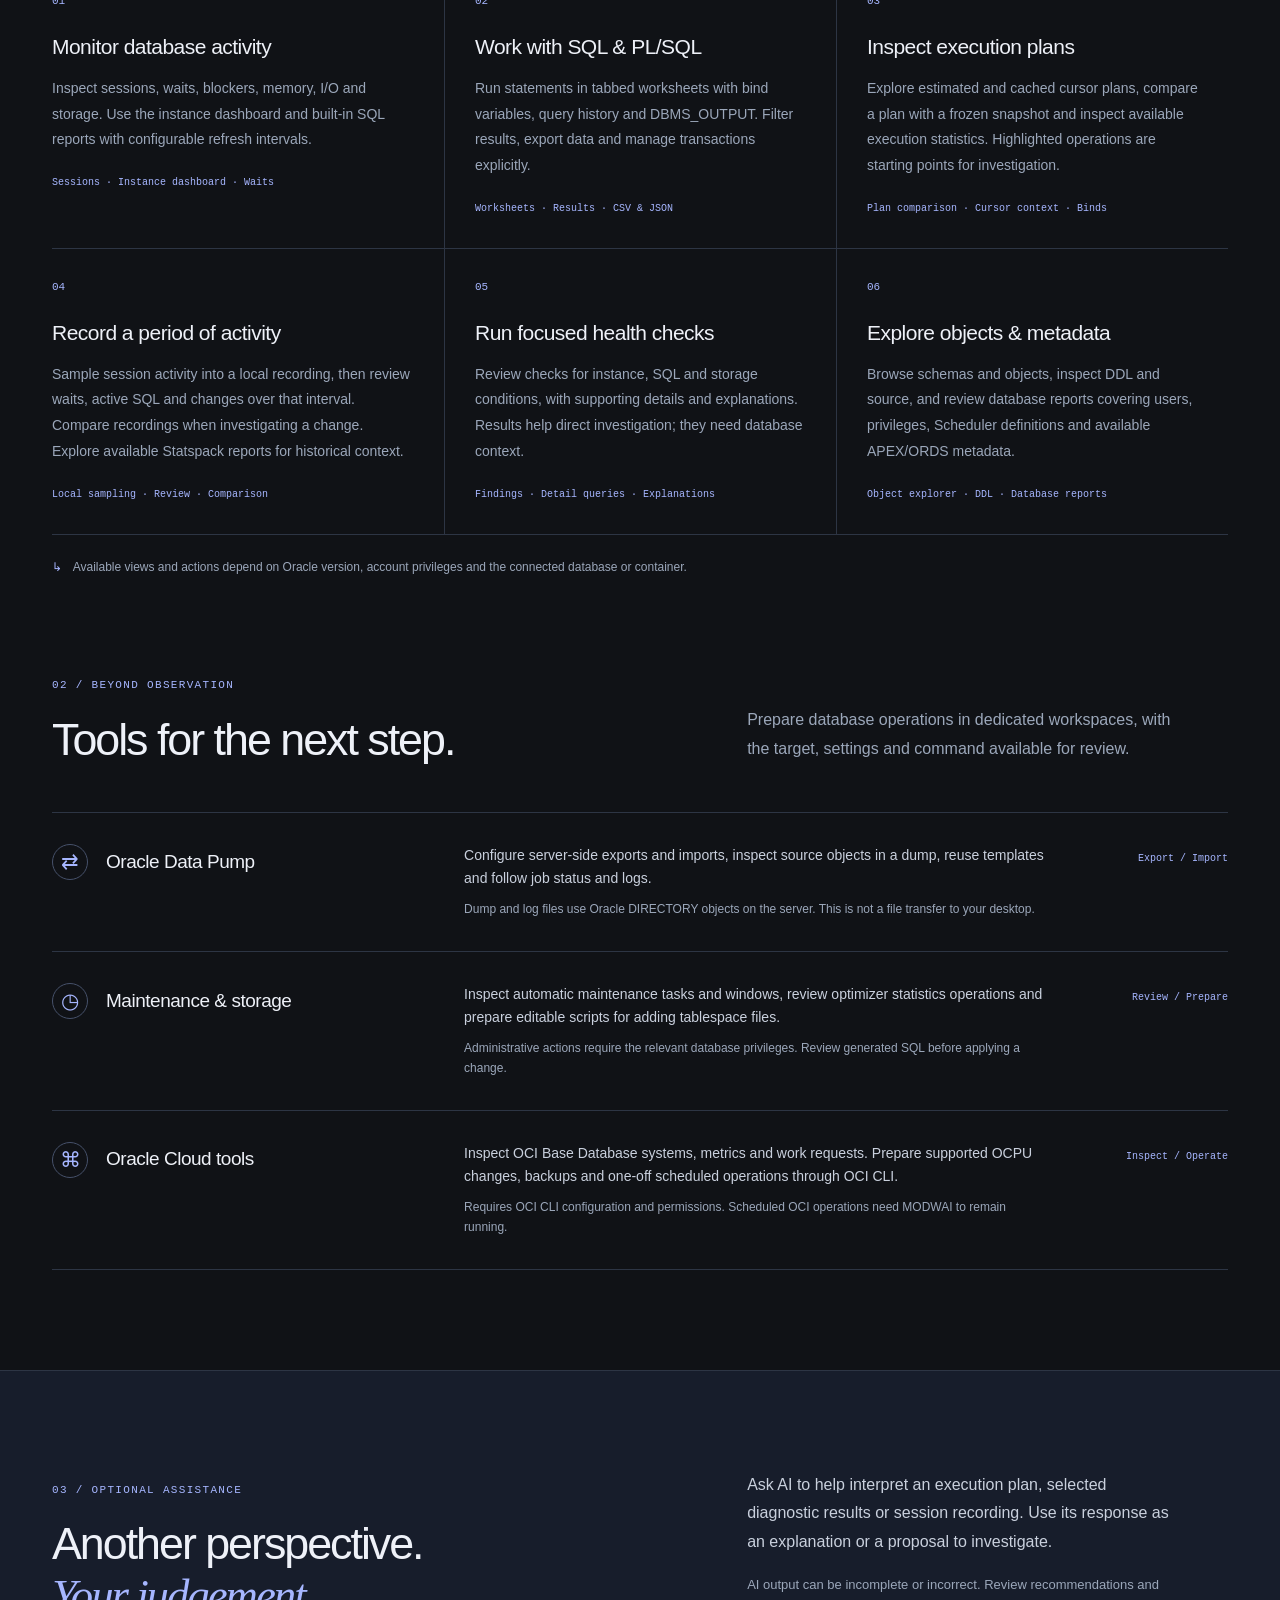
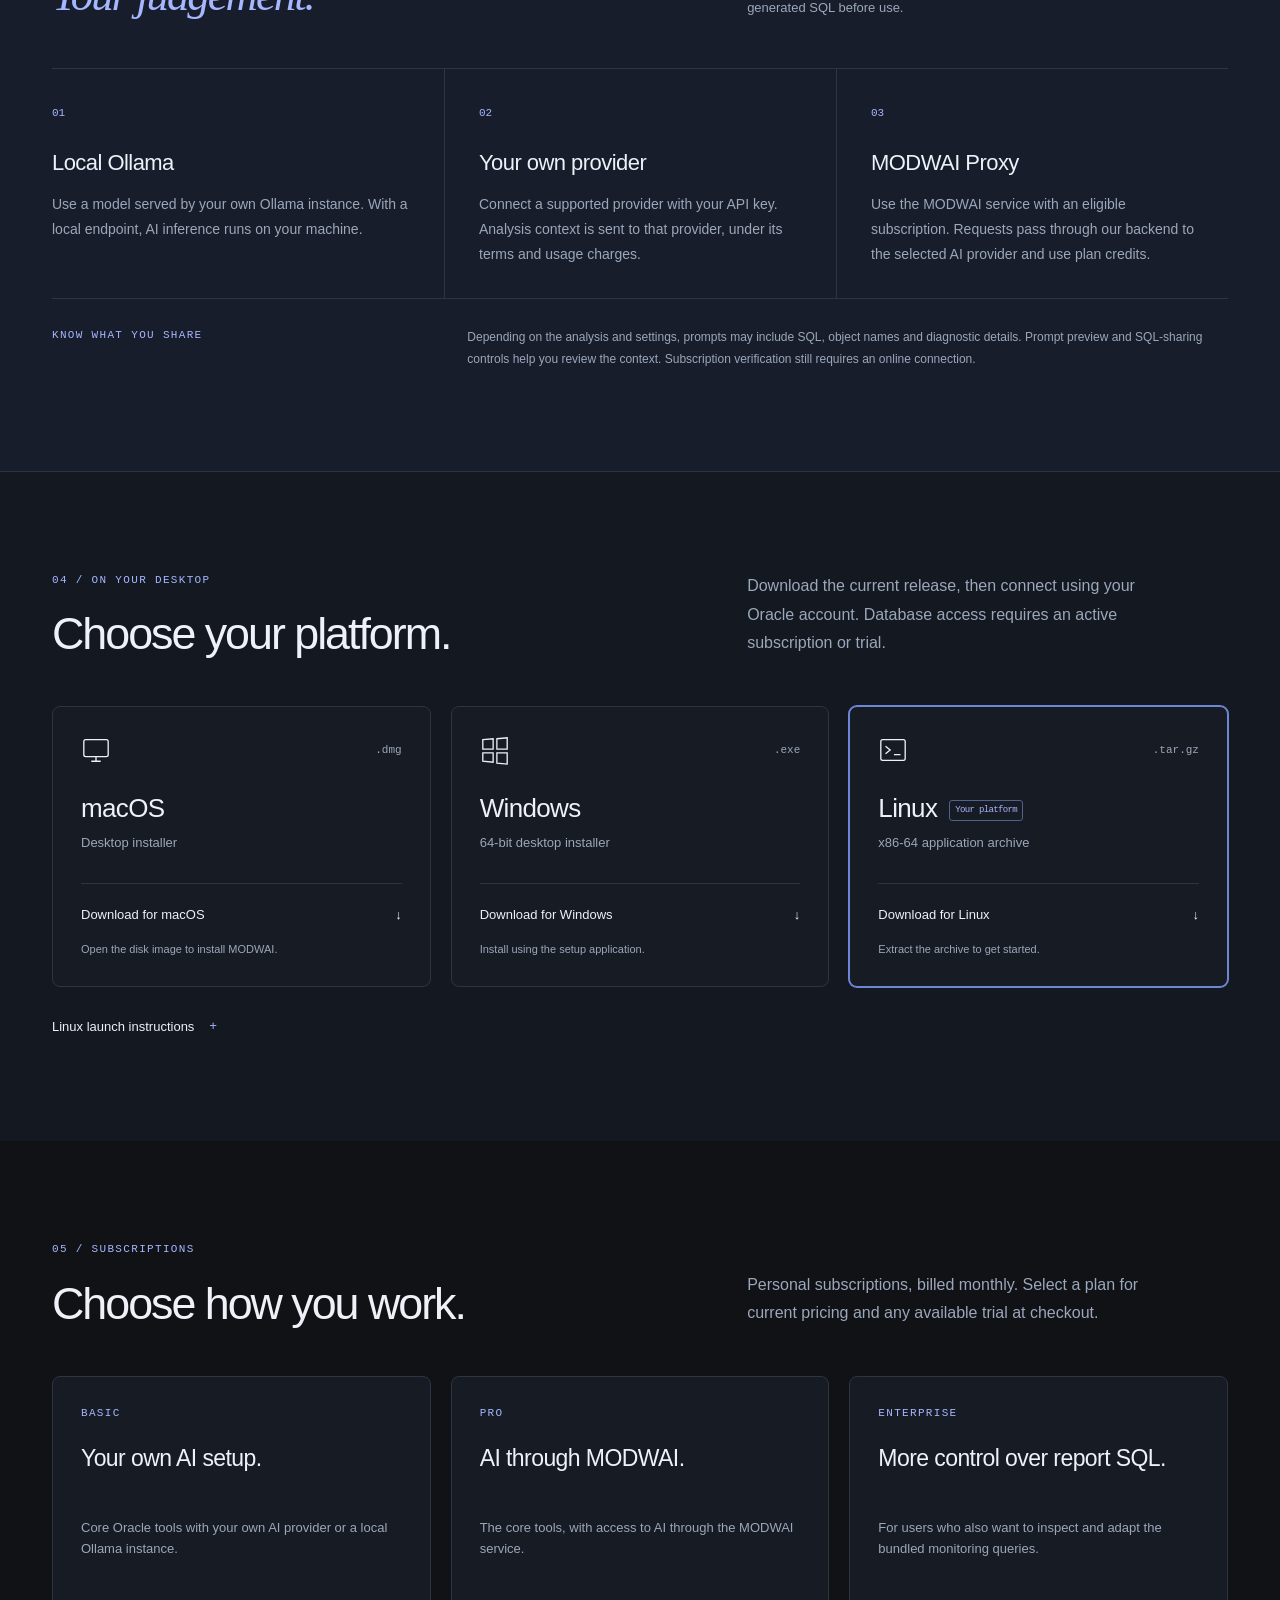
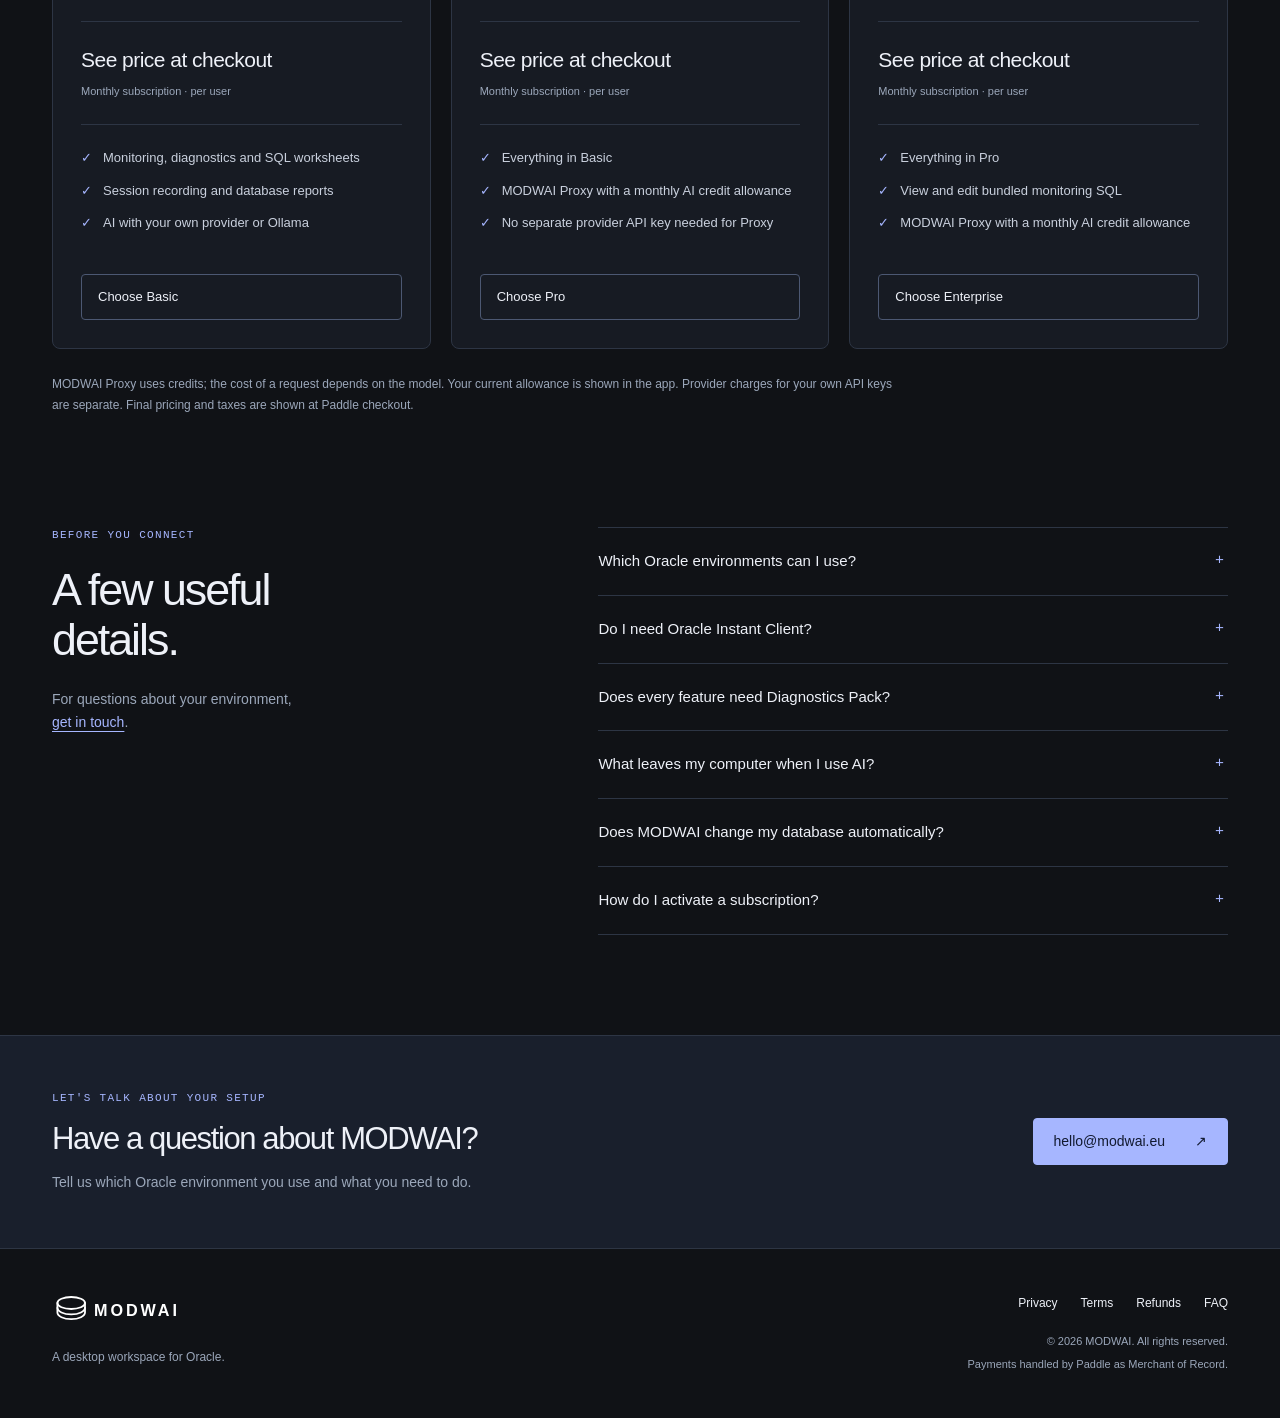
==== commit 7f93bcff: "Redesign MODWAI website with dark theme and verified product content" ====
--- a/index.html
+++ b/index.html
@@ -1,602 +1,232 @@
 <!DOCTYPE html>
 <html lang="en">
 <head>
-  <!-- Google tag (gtag.js) -->
-  <script async src="https://www.googletagmanager.com/gtag/js?id=G-N0R4T850BG"></script>
-  <script>
-    window.dataLayer = window.dataLayer || [];
-    function gtag(){dataLayer.push(arguments);}
-    gtag('js', new Date());
-
-    gtag('config', 'G-N0R4T850BG');
-  </script>
-  
   <meta charset="utf-8">
   <meta name="viewport" content="width=device-width, initial-scale=1">
-  <title>MODWAI | Oracle Database Monitoring with AI Assistant</title>
-  <meta name="description" content="MODWAI is a desktop app for Oracle database monitoring, diagnostics, SQL optimization, and AI-assisted analysis with local and cloud AI options.">
+  <meta name="theme-color" content="#101216">
+  <meta name="color-scheme" content="dark">
+  <title>MODWAI — Oracle Database Monitoring &amp; SQL Tools</title>
+  <meta name="description" content="Monitor Oracle databases, run SQL and inspect execution plans from your desktop. MODWAI supports macOS, Windows and Linux, with optional AI assistance.">
+  <link rel="canonical" href="https://www.modwai.eu/">
+  <meta property="og:site_name" content="MODWAI">
+  <meta property="og:title" content="MODWAI — Oracle Database Monitoring &amp; SQL Tools">
+  <meta property="og:description" content="Monitor Oracle databases, run SQL and inspect execution plans from your desktop. For macOS, Windows and Linux, with optional AI assistance.">
+  <meta property="og:type" content="website">
+  <meta property="og:url" content="https://www.modwai.eu/">
+  <meta property="og:image" content="https://www.modwai.eu/assets/workspace-plan.png">
+  <meta property="og:image:type" content="image/png">
+  <meta property="og:image:width" content="1100">
+  <meta property="og:image:height" content="720">
+  <meta property="og:image:alt" content="MODWAI execution plan viewer showing a cursor and operation tree with example data">
+  <meta name="twitter:card" content="summary_large_image">
+  <meta name="twitter:title" content="MODWAI — Oracle Database Monitoring &amp; SQL Tools">
+  <meta name="twitter:description" content="Monitor Oracle databases, run SQL and inspect execution plans from your desktop. For macOS, Windows and Linux, with optional AI assistance.">
+  <meta name="twitter:image" content="https://www.modwai.eu/assets/workspace-plan.png">
+  <meta name="twitter:image:alt" content="MODWAI execution plan viewer showing a cursor and operation tree with example data">
+  <script type="application/ld+json">
+    {
+      "@context": "https://schema.org",
+      "@graph": [
+        {
+          "@type": "Organization",
+          "@id": "https://www.modwai.eu/#organization",
+          "name": "MODWAI",
+          "url": "https://www.modwai.eu/"
+        },
+        {
+          "@type": "WebSite",
+          "@id": "https://www.modwai.eu/#website",
+          "name": "MODWAI",
+          "url": "https://www.modwai.eu/",
+          "inLanguage": "en",
+          "publisher": { "@id": "https://www.modwai.eu/#organization" }
+        }
+      ]
+    }
+  </script>
+  <link rel="icon" href="assets/favicon.svg" type="image/svg+xml">
   <link rel="stylesheet" href="styles.css">
-  <link rel="preconnect" href="https://fonts.googleapis.com">
-  <link rel="preconnect" href="https://fonts.gstatic.com" crossorigin>
-  <link href="https://fonts.googleapis.com/css2?family=Inter:wght@400;500;600;700&display=swap" rel="stylesheet">
+  <script>
+    // Local previews do not send website analytics.
+    if (location.hostname !== 'localhost' && location.hostname !== '127.0.0.1' && location.protocol !== 'file:') {
+      const analytics = document.createElement('script');
+      analytics.async = true;
+      analytics.src = 'https://www.googletagmanager.com/gtag/js?id=G-N0R4T850BG';
+      document.head.appendChild(analytics);
+      window.dataLayer = window.dataLayer || [];
+      function gtag(){dataLayer.push(arguments);}
+      gtag('js', new Date());
+      gtag('config', 'G-N0R4T850BG');
+    }
+  </script>
 </head>
 <body>
-  <header class="site-header">
+  <a class="skip-link" href="#main-content">Skip to content</a>
+  <header class="site-header" id="top">
     <div class="container header-layout">
-      <a class="logo" href="#top">
-        <img src="assets/modwai-logo.svg" alt="MODWAI logo">
-      </a>
-      <nav class="site-nav" id="primary-navigation" data-nav>
-        <a href="#features">Features</a>
-        <a href="#capabilities">Capabilities</a>
-        <a href="#download">Download</a>
-        <a href="#pricing">Pricing</a>
-        <a href="#faq">FAQ</a>
-        <a href="#contact">Contact</a>
+      <a class="logo" href="#top" aria-label="MODWAI home"><img src="assets/modwai-logo.svg" width="168" height="36" alt="MODWAI"></a>
+      <nav class="site-nav" id="primary-navigation" data-nav aria-label="Main navigation">
+        <a href="#features">Product</a><a href="#capabilities">Tools</a><a href="#ai">AI assistance</a><a href="#pricing">Pricing</a>
       </nav>
-      <a class="nav-cta" href="#download">Download now</a>
-      <button class="nav-toggle" data-nav-toggle aria-controls="primary-navigation" aria-expanded="false">
-        <span class="nav-toggle-bar"></span>
-        <span class="nav-toggle-bar"></span>
-        <span class="nav-toggle-bar"></span>
-        <span class="sr-only">Toggle navigation</span>
-      </button>
+      <a class="nav-cta" href="#download">Download <span aria-hidden="true">↗</span></a>
+      <button class="nav-toggle" type="button" data-nav-toggle aria-controls="primary-navigation" aria-expanded="false"><span class="nav-toggle-bar"></span><span class="nav-toggle-bar"></span><span class="sr-only">Toggle navigation</span></button>
     </div>
   </header>
 
-  <main id="top">
-    <section class="hero">
-      <div class="container hero-grid">
-        <div class="hero-copy">
-          <div class="hero-slogan">
-            <span class="slogan-brand">MOD<span class="highlight">w</span>AI</span>
-            <span class="slogan-tagline">Because "it's slow again" isn't an answer.</span>
-            <div class="slogan-acronym">
-              <span class="acronym-line"><span class="letter-highlight">M</span>onitor</span>
-              <span class="acronym-line"><span class="letter-highlight">O</span>racle</span>
-              <span class="acronym-line"><span class="letter-highlight">D</span>atabase</span>
-              <span class="acronym-line"><span class="letter-highlight">w</span>ith</span>
-              <span class="acronym-line"><span class="letter-highlight">A</span>rtificial <span class="letter-highlight">I</span>ntelligence</span>
-            </div>
-            <span class="slogan-footer">That's <span class="brand-small">MOD<span class="highlight">w</span>AI</span>.</span>
+  <main id="main-content">
+    <section class="hero" aria-labelledby="hero-title">
+      <div class="container">
+        <p class="eyebrow"><span class="status-mark" aria-hidden="true"></span> A desktop workspace for Oracle</p>
+        <div class="hero-grid">
+          <h1 id="hero-title">A closer look at<br> your <em>database.</em></h1>
+          <div class="hero-copy">
+            <p class="hero-lede">Understand activity. Inspect SQL. Work through database tasks with the relevant details in view.</p>
+            <p>MODWAI brings Oracle monitoring, diagnostics and selected administration tools into one desktop application, with AI assistance when you choose to use it.</p>
+            <div class="hero-actions"><a class="cta-button" href="#download">Get MODWAI <span aria-hidden="true">↗</span></a><a class="text-link" href="#features">Explore the workspace <span aria-hidden="true">↓</span></a></div>
+            <p class="platform-note">macOS <span>·</span> Windows <span>·</span> Linux</p>
           </div>
-          <p class="hero-lede">
-            Connect to your Oracle database in 30 seconds. Get real-time monitoring, AI-powered execution plan analysis, and actionable optimization recommendations — all from a single desktop app. Choose local AI via Ollama when you need analysis to stay on your machine.
-          </p>
-          <ul class="hero-highlights">
-            <li>AI-powered execution plan analysis with one-click optimization recommendations</li>
-            <li>150+ pre-built monitoring queries — sessions, locks, storage, jobs, and more</li>
-            <li>Privacy-first workflow: run AI analysis locally via Ollama to minimize data exposure</li>
-            <li>Cross-platform native desktop app for macOS, Windows</li>
-          </ul>
-          <div class="hero-actions">
-            <a class="cta-button" href="#download">Download MODWAI</a>
-            <a class="ghost-button" href="#pricing">View pricing</a>
-          </div>
-          <div class="hero-note">
-            <span class="hero-note-badge">Free 7-day trial</span>
-            Available for macOS and Windows.
-          </div>
-        </div>
-        <div class="hero-visual">
-          <div class="hero-dashboard">
-            <div class="dashboard-header">
-              <span class="status-dot is-online"></span>
-              <span class="dashboard-title">Oracle 19c Production</span>
-              <span class="dashboard-status">Connected</span>
-            </div>
-            <div class="dashboard-body">
-              <div class="metric-card">
-                <span class="metric-label">Active sessions</span>
-                <span class="metric-value">24</span>
-                <span class="metric-change is-positive">1 blocker, 3 waiting sessions</span>
-              </div>
-              <div class="metric-card">
-                <span class="metric-label">Database time</span>
-                <span class="metric-value">68%</span>
-                <span class="metric-change is-positive">CPU-bound workload</span>
-              </div>
-              <div class="metric-card">
-                <span class="metric-label">Top wait event</span>
-                <span class="metric-value">User I/O</span>
-                <span class="metric-change is-positive">db file sequential read</span>
-              </div>
-            </div>
-          </div>
-        </div>
-      </div>
-    </section>
-
-    <section class="section features-section" id="features">
-      <div class="container">
-        <div class="section-header">
-          <div>
-            <h2 class="section-title">Everything you need for Oracle monitoring</h2>
-            <p class="section-lede">A comprehensive toolkit for database professionals — from real-time dashboards to AI-powered analysis.</p>
-          </div>
-        </div>
+        </div>
+
+        <div class="workspace-gallery" id="console" data-gallery>
+          <div class="gallery-heading"><span class="eyebrow">Inside the workspace</span><div class="gallery-controls" role="group" aria-label="Choose an application view"><button type="button" data-gallery-tab="plans" aria-pressed="true">Execution plans</button><button type="button" data-gallery-tab="sessions" aria-pressed="false">Sessions</button><button type="button" data-gallery-tab="datapump" aria-pressed="false">Data Pump</button></div></div>
+          <figure class="workspace-panel" data-gallery-panel="plans">
+            <div class="workspace-description"><span class="workspace-number">01 / SQL DIAGNOSTICS</span><h2>Follow the plan.<br> Keep the context.</h2><p>Explore the operation tree, available runtime statistics and captured bind values for a selected cursor.</p><span class="workspace-tag">Plan tree &amp; source text</span><a href="assets/workspace-plan.png" target="_blank" rel="noopener" class="screenshot-link">Open full-size view <span aria-hidden="true">↗</span></a></div>
+            <div class="workspace-image"><img src="assets/workspace-plan.png" width="1100" height="720" alt="MODWAI execution plan viewer with a cached child cursor, operation tree, row counts and inspection hints" fetchpriority="high"></div>
+            <figcaption>Application view with example data. Runtime statistics and captured binds depend on what Oracle has collected.</figcaption>
+          </figure>
+          <figure class="workspace-panel" data-gallery-panel="sessions">
+            <div class="workspace-description"><span class="workspace-number">02 / SESSION ACTIVITY</span><h2>From a session<br> to its SQL.</h2><p>Filter active sessions and inspect parallel execution groups before opening the relevant SQL, waits or plan.</p><span class="workspace-tag">Filters &amp; periodic refresh</span><a href="assets/workspace-sessions.png" target="_blank" rel="noopener" class="screenshot-link">Open full-size view <span aria-hidden="true">↗</span></a></div>
+            <div class="workspace-image"><img src="assets/workspace-sessions.png" width="1620" height="810" alt="MODWAI sessions view showing an active session and a parallel execution coordinator with its worker" loading="lazy"></div>
+            <figcaption>Application view with example data. Session visibility depends on the connected account and database scope.</figcaption>
+          </figure>
+          <figure class="workspace-panel" data-gallery-panel="datapump">
+            <div class="workspace-description"><span class="workspace-number">03 / DATABASE OPERATIONS</span><h2>Exports, imports<br> and their jobs.</h2><p>Prepare a Data Pump operation, review the generated command and follow server-side jobs and logs.</p><span class="workspace-tag">Oracle DIRECTORY files</span><a href="assets/workspace-data-pump.png" target="_blank" rel="noopener" class="screenshot-link">Open full-size view <span aria-hidden="true">↗</span></a></div>
+            <div class="workspace-image"><img src="assets/workspace-data-pump.png" width="1100" height="760" alt="MODWAI Data Pump export wizard in dark mode with operation, object scope, content and job identity settings" loading="lazy"></div>
+            <figcaption>Application view with example data. Dump and log files stay on the Oracle server.</figcaption>
+          </figure>
+        </div>
+        <div class="product-strip"><span>Built around Oracle Database</span><span>Desktop application</span><span>Optional AI integration</span><span>macOS / Windows / Linux</span></div>
+      </div>
+    </section>
+
+    <section class="section" id="features" aria-labelledby="features-title">
+      <div class="container">
+        <div class="section-heading"><div><p class="eyebrow">01 / The everyday workspace</p><h2 id="features-title">The details you need.<br> A place to work with them.</h2></div><p class="section-intro">Move between database activity, SQL and diagnostic results without assembling a separate set of tools for each question.</p></div>
         <div class="feature-grid">
-          <article class="feature-card">
-            <div class="feature-icon">
-              <svg width="32" height="32" viewBox="0 0 24 24" fill="none" stroke="currentColor" stroke-width="2" stroke-linecap="round" stroke-linejoin="round"><path d="M12 2a4 4 0 0 1 4 4c0 1.95-1.4 3.58-3.25 3.93L12 22"/><path d="M8 6a4 4 0 0 1 8 0"/><path d="M17 12.5c1.77.5 3 1.79 3 3.5 0 2.21-2.69 4-6 4"/><path d="M7 12.5C5.23 13 4 14.29 4 16c0 2.21 2.69 4 6 4"/></svg>
-            </div>
-            <h3>AI-Powered Analysis</h3>
-            <p>One-click AI analysis of execution plans with concrete optimization recommendations. 10+ detection algorithms catch common Oracle performance anti-patterns automatically.</p>
-          </article>
-          <article class="feature-card">
-            <div class="feature-icon">
-              <svg width="32" height="32" viewBox="0 0 24 24" fill="none" stroke="currentColor" stroke-width="2" stroke-linecap="round" stroke-linejoin="round"><rect x="3" y="11" width="18" height="11" rx="2"/><path d="M7 11V7a5 5 0 0 1 10 0v4"/></svg>
-            </div>
-            <h3>Privacy-First</h3>
-            <p>AI analysis can run locally via Ollama to minimize data exposure. Credentials are stored encrypted, and MODWAI does not collect telemetry.</p>
-          </article>
-          <article class="feature-card">
-            <div class="feature-icon">
-              <svg width="32" height="32" viewBox="0 0 24 24" fill="none" stroke="currentColor" stroke-width="2" stroke-linecap="round" stroke-linejoin="round"><path d="M14.5 2H6a2 2 0 0 0-2 2v16a2 2 0 0 0 2 2h12a2 2 0 0 0 2-2V7.5L14.5 2z"/><polyline points="14 2 14 8 20 8"/><line x1="16" y1="13" x2="8" y2="13"/><line x1="16" y1="17" x2="8" y2="17"/><line x1="10" y1="9" x2="8" y2="9"/></svg>
-            </div>
-            <h3>150+ Pre-built Queries</h3>
-            <p>Comprehensive monitoring SQL library covering sessions, locks, storage, memory, jobs, and system performance. No need to write monitoring queries from scratch.</p>
-          </article>
-          <article class="feature-card">
-            <div class="feature-icon">
-              <svg width="32" height="32" viewBox="0 0 24 24" fill="none" stroke="currentColor" stroke-width="2" stroke-linecap="round" stroke-linejoin="round"><rect x="2" y="3" width="20" height="14" rx="2"/><line x1="8" y1="21" x2="16" y2="21"/><line x1="12" y1="17" x2="12" y2="21"/></svg>
-            </div>
-            <h3>Cross-Platform</h3>
-            <p>Native desktop app for macOS, Windows. Same experience everywhere. Supports Oracle Database 19c and higher, including RAC and Pluggable Databases.</p>
-          </article>
-          <article class="feature-card">
-            <div class="feature-icon">
-              <svg width="32" height="32" viewBox="0 0 24 24" fill="none" stroke="currentColor" stroke-width="2" stroke-linecap="round" stroke-linejoin="round"><line x1="18" y1="20" x2="18" y2="10"/><line x1="12" y1="20" x2="12" y2="4"/><line x1="6" y1="20" x2="6" y2="14"/></svg>
-            </div>
-            <h3>Real-Time Dashboards</h3>
-            <p>Visual health monitoring with interactive charts — CPU, memory (SGA/PGA), I/O, session trends, and wait event distribution with configurable auto-refresh.</p>
-          </article>
-          <article class="feature-card">
-            <div class="feature-icon">
-              <svg width="32" height="32" viewBox="0 0 24 24" fill="none" stroke="currentColor" stroke-width="2" stroke-linecap="round" stroke-linejoin="round"><polygon points="22 3 2 3 10 12.46 10 19 14 21 14 12.46 22 3"/></svg>
-            </div>
-            <h3>Excel-Style Filters</h3>
-            <p>Filter any query result like a spreadsheet — dropdown filters, multi-select checkboxes, search, and combine multiple column filters simultaneously.</p>
-          </article>
-        </div>
-      </div>
-    </section>
-
-    <section class="section product-overview" id="console">
-      <div class="container product-layout">
-        <div class="product-copy">
-          <h2 class="section-title">Deep Oracle Monitoring with AI Guidance</h2>
-          <p class="section-lede">
-            MODWAI surfaces the metrics that matter &mdash; from active sessions and locks to color-coded execution plans &mdash; and layers in AI-driven recommendations so your team can tune databases before issues escalate.
-          </p>
-          <ul class="product-points">
-            <li>Track sessions, wait events, locks, and PGA usage with auto-refresh and 150+ pre-built queries.</li>
-            <li>Color-coded execution plans with automatic detection of full table scans, cartesian joins, and memory issues.</li>
-            <li>Right-click any session for instant actions: kill, view SQL, analyze with AI.</li>
-            <li>Export results to CSV, Excel, or clipboard. Export plans as PNG, JSON, or PDF.</li>
-          </ul>
-        </div>
-        <div class="product-screens">
-          <figure class="product-screen">
-            <img src="assets/modwai-session-overview.png" alt="MODWAI session overview with active sessions and filters" loading="lazy">
-            <figcaption>Session catalog with contextual filters and auto refresh.</figcaption>
-          </figure>
-          <figure class="product-screen">
-            <img src="assets/modwai-sql-plan.png" alt="MODWAI SQL execution plan analysis with AI insights" loading="lazy">
-            <figcaption>SQL plan exploration with AI-powered optimization tips.</figcaption>
-          </figure>
-        </div>
-      </div>
-    </section>
-
-    <section class="section capabilities-section" id="capabilities">
-      <div class="container">
-        <div class="section-header">
-          <div>
-            <h2 class="section-title">Key Capabilities in Detail</h2>
-            <p class="section-lede">Deep-dive into the features that make MODWAI the most comprehensive Oracle monitoring tool.</p>
-          </div>
-        </div>
-
-        <div class="capability-grid">
-          <article class="capability-card">
-            <div class="capability-icon">
-              <svg width="36" height="36" viewBox="0 0 24 24" fill="none" stroke="currentColor" stroke-width="2" stroke-linecap="round" stroke-linejoin="round"><path d="M12 2a4 4 0 0 1 4 4c0 1.95-1.4 3.58-3.25 3.93L12 22"/><path d="M8 6a4 4 0 0 1 8 0"/><path d="M17 12.5c1.77.5 3 1.79 3 3.5 0 2.21-2.69 4-6 4"/><path d="M7 12.5C5.23 13 4 14.29 4 16c0 2.21 2.69 4 6 4"/></svg>
-            </div>
-            <h3>AI-Powered Execution Plan Analysis</h3>
-            <p>Press one button and get a summary of what the query does, issues identified (full table scans, cartesian joins, memory problems), and top 3 actionable recommendations with expected performance impact.</p>
-            <ul class="capability-details">
-              <li><strong>10+ detection algorithms</strong> automatically catch common Oracle performance anti-patterns</li>
-              <li><strong>Color-coded plans</strong> — red for critical (full scans, cartesian joins), orange for warnings (sorts, nested loops), blue for info</li>
-              <li><strong>3 AI provider options:</strong> MODWAI Proxy (zero config), own API keys (GPT-4, Claude, DeepSeek, Gemini), or local Ollama (100% offline)</li>
-            </ul>
-          </article>
-
-          <article class="capability-card">
-            <div class="capability-icon">
-              <svg width="36" height="36" viewBox="0 0 24 24" fill="none" stroke="currentColor" stroke-width="2" stroke-linecap="round" stroke-linejoin="round"><circle cx="12" cy="12" r="10"/><polyline points="12 6 12 12 16 14"/></svg>
-            </div>
-            <h3>Session Recording</h3>
-            <p>Like a flight recorder for your Oracle database. Samples active sessions at configurable intervals (0.5–10s) and builds a complete picture of activity.</p>
-            <ul class="capability-details">
-              <li><strong>Recording templates:</strong> Quick Check (1 min), Standard (5 min), Extended (15 min), Long Analysis (30 min)</li>
-              <li><strong>Live dashboard:</strong> CPU vs Wait chart, top wait events, top SQL by activity, active sessions table</li>
-              <li><strong>Data captured:</strong> session snapshots, wait histograms, SQL statistics, execution plans for top 100 SQL_IDs</li>
-              <li><strong>AI analysis:</strong> one-click summary with bottleneck identification, root causes, and 3 specific recommendations</li>
-            </ul>
-          </article>
-
-          <article class="capability-card">
-            <div class="capability-icon">
-              <svg width="36" height="36" viewBox="0 0 24 24" fill="none" stroke="currentColor" stroke-width="2" stroke-linecap="round" stroke-linejoin="round"><line x1="18" y1="20" x2="18" y2="10"/><line x1="12" y1="20" x2="12" y2="4"/><line x1="6" y1="20" x2="6" y2="14"/></svg>
-            </div>
-            <h3>Real-Time Instance Dashboard</h3>
-            <p>Visual overview of database health at a glance with interactive line, donut, and bar charts. Configurable auto-refresh intervals with historical data tracking.</p>
-            <ul class="capability-details">
-              <li><strong>CPU usage and trends</strong> — track utilization patterns over time</li>
-              <li><strong>Memory utilization</strong> — SGA/PGA statistics, buffer cache, memory advisor</li>
-              <li><strong>Disk I/O statistics</strong> — physical reads, writes, and redo log activity</li>
-              <li><strong>Session &amp; wait analysis</strong> — session count trends and wait event distribution</li>
-            </ul>
-          </article>
-
-          <article class="capability-card">
-            <div class="capability-icon">
-              <svg width="36" height="36" viewBox="0 0 24 24" fill="none" stroke="currentColor" stroke-width="2" stroke-linecap="round" stroke-linejoin="round"><path d="M22 12h-4l-3 9L9 3l-3 9H2"/></svg>
-            </div>
-            <h3>Health Check System</h3>
-            <p>Automated database configuration analysis with AI-powered remediation recommendations. Get CRITICAL / WARNING / OK status indicators for common issues.</p>
-            <ul class="capability-details">
-              <li><strong>Pre-defined checks:</strong> archive log mode, parameters, backup status, license utilization, performance baselines</li>
-              <li><strong>ASH activity analysis</strong> and AWR top SQL assessment</li>
-              <li><strong>AI recommendations</strong> — detailed findings with step-by-step fixes</li>
-              <li><strong>Average Active Sessions (AAS)</strong> monitoring for workload characterization</li>
-            </ul>
-          </article>
-
-          <article class="capability-card">
-            <div class="capability-icon">
-              <svg width="36" height="36" viewBox="0 0 24 24" fill="none" stroke="currentColor" stroke-width="2" stroke-linecap="round" stroke-linejoin="round"><path d="M4 19.5A2.5 2.5 0 0 1 6.5 17H20"/><path d="M6.5 2H20v20H6.5A2.5 2.5 0 0 1 4 19.5v-15A2.5 2.5 0 0 1 6.5 2z"/></svg>
-            </div>
-            <h3>ASH &amp; AWR Analysis</h3>
-            <p>Full ASH/AWR analysis interface with 7 dedicated tabs for environments with Oracle Diagnostic Pack license. Deep historical performance analysis up to 8 days.</p>
-            <ul class="capability-details">
-              <li><strong>Real-time ASH</strong> — live V$ACTIVE_SESSION_HISTORY with filters by user, SQL_ID, and time range</li>
-              <li><strong>AWR Snapshots</strong> — browse, compare two snapshots side-by-side, see delta statistics (DB time, CPU, commits, I/O)</li>
-              <li><strong>Top SQL &amp; SQL Analytics</strong> — sorted by elapsed time, CPU, buffer gets, disk reads, with performance trending charts</li>
-              <li><strong>Blocking analysis</strong> — blocking chain visualization with durations and transaction IDs</li>
-              <li><strong>AWR Reports</strong> — generate full HTML AWR reports directly from the app</li>
-            </ul>
-          </article>
-
-          <article class="capability-card">
-            <div class="capability-icon">
-              <svg width="36" height="36" viewBox="0 0 24 24" fill="none" stroke="currentColor" stroke-width="2" stroke-linecap="round" stroke-linejoin="round"><ellipse cx="12" cy="5" rx="9" ry="3"/><path d="M21 12c0 1.66-4 3-9 3s-9-1.34-9-3"/><path d="M3 5v14c0 1.66 4 3 9 3s9-1.34 9-3V5"/></svg>
-            </div>
-            <h3>Statspack Analysis</h3>
-            <p>For environments without Diagnostic Pack, MODWAI provides Statspack-based performance analysis — an alternative to AWR that works on all Oracle editions including Standard Edition.</p>
-            <ul class="capability-details">
-              <li><strong>Snapshot management</strong> — browse, compare, and analyze Statspack snapshots</li>
-              <li><strong>Top SQL identification</strong> — find resource-intensive queries by elapsed time, buffer gets, and disk reads</li>
-              <li><strong>System statistics</strong> — DB time, CPU usage, I/O metrics, and wait event analysis between snapshots</li>
-              <li><strong>AI-powered interpretation</strong> — automatic analysis of Statspack data with actionable recommendations</li>
-            </ul>
-          </article>
-        </div>
-
-        <div class="capability-extras">
-          <div class="extra-item">
-            <h4>Session Management</h4>
-            <p>Right-click context menu: Kill Session, View Details, Show Current/Previous SQL, Session Waits, All Cursors, AI Analysis.</p>
-          </div>
-          <div class="extra-item">
-            <h4>Object Explorer</h4>
-            <p>Browse tables, views, sequences, procedures. View columns, constraints, indexes, DDL generation, and object statistics.</p>
-          </div>
-          <div class="extra-item">
-            <h4>SQL Editor</h4>
-            <p>Syntax highlighting, auto-formatting, query history, execute from cursor (Ctrl+Enter), multiple result view modes.</p>
-          </div>
-          <div class="extra-item">
-            <h4>Custom Queries</h4>
-            <p>Drop .sql files into ~/.modwai/custom_queries/ — automatic detection with full feature support: export, AI analysis, filtering.</p>
-          </div>
-        </div>
-      </div>
-    </section>
-
-    <section class="section download-section" id="download">
-      <div class="container">
-        <div class="section-header">
-          <h2 class="section-title">Download MODWAI</h2>
-          <p class="section-lede">Get the latest version for your operating system and start monitoring your Oracle databases.</p>
-        </div>
+          <article class="feature-card"><span class="feature-index">01</span><h3>Monitor database activity</h3><p>Inspect sessions, waits, blockers, memory, I/O and storage. Use the instance dashboard and built-in SQL reports with configurable refresh intervals.</p><span class="feature-detail">Sessions · Instance dashboard · Waits</span></article>
+          <article class="feature-card"><span class="feature-index">02</span><h3>Work with SQL &amp; PL/SQL</h3><p>Run statements in tabbed worksheets with bind variables, query history and DBMS_OUTPUT. Filter results, export data and manage transactions explicitly.</p><span class="feature-detail">Worksheets · Results · CSV &amp; JSON</span></article>
+          <article class="feature-card"><span class="feature-index">03</span><h3>Inspect execution plans</h3><p>Explore estimated and cached cursor plans, compare a plan with a frozen snapshot and inspect available execution statistics. Highlighted operations are starting points for investigation.</p><span class="feature-detail">Plan comparison · Cursor context · Binds</span></article>
+          <article class="feature-card"><span class="feature-index">04</span><h3>Record a period of activity</h3><p>Sample session activity into a local recording, then review waits, active SQL and changes over that interval. Compare recordings when investigating a change. Explore available Statspack reports for historical context.</p><span class="feature-detail">Local sampling · Review · Comparison</span></article>
+          <article class="feature-card"><span class="feature-index">05</span><h3>Run focused health checks</h3><p>Review checks for instance, SQL and storage conditions, with supporting details and explanations. Results help direct investigation; they need database context.</p><span class="feature-detail">Findings · Detail queries · Explanations</span></article>
+          <article class="feature-card"><span class="feature-index">06</span><h3>Explore objects &amp; metadata</h3><p>Browse schemas and objects, inspect DDL and source, and review database reports covering users, privileges, Scheduler definitions and available APEX/ORDS metadata.</p><span class="feature-detail">Object explorer · DDL · Database reports</span></article>
+        </div>
+        <p class="section-note"><span aria-hidden="true">↳</span> Available views and actions depend on Oracle version, account privileges and the connected database or container.</p>
+      </div>
+    </section>
+
+    <section class="section tools-section" id="capabilities" aria-labelledby="tools-title">
+      <div class="container">
+        <div class="section-heading"><div><p class="eyebrow">02 / Beyond observation</p><h2 id="tools-title">Tools for the next step.</h2></div><p class="section-intro">Prepare database operations in dedicated workspaces, with the target, settings and command available for review.</p></div>
+        <div class="tool-list">
+          <article class="tool-row"><div class="tool-name"><span class="tool-symbol" aria-hidden="true">⇄</span><h3>Oracle Data Pump</h3></div><div><p>Configure server-side exports and imports, inspect source objects in a dump, reuse templates and follow job status and logs.</p><p class="tool-boundary">Dump and log files use Oracle DIRECTORY objects on the server. This is not a file transfer to your desktop.</p></div><span class="tool-label">Export / Import</span></article>
+          <article class="tool-row"><div class="tool-name"><span class="tool-symbol" aria-hidden="true">◷</span><h3>Maintenance &amp; storage</h3></div><div><p>Inspect automatic maintenance tasks and windows, review optimizer statistics operations and prepare editable scripts for adding tablespace files.</p><p class="tool-boundary">Administrative actions require the relevant database privileges. Review generated SQL before applying a change.</p></div><span class="tool-label">Review / Prepare</span></article>
+          <article class="tool-row"><div class="tool-name"><span class="tool-symbol" aria-hidden="true">⌘</span><h3>Oracle Cloud tools</h3></div><div><p>Inspect OCI Base Database systems, metrics and work requests. Prepare supported OCPU changes, backups and one-off scheduled operations through OCI CLI.</p><p class="tool-boundary">Requires OCI CLI configuration and permissions. Scheduled OCI operations need MODWAI to remain running.</p></div><span class="tool-label">Inspect / Operate</span></article>
+        </div>
+      </div>
+    </section>
+
+    <section class="section ai-section" id="ai" aria-labelledby="ai-title">
+      <div class="container">
+        <div class="section-heading"><div><p class="eyebrow">03 / Optional assistance</p><h2 id="ai-title">Another perspective.<br> <em>Your judgement.</em></h2></div><div class="section-intro"><p>Ask AI to help interpret an execution plan, selected diagnostic results or session recording. Use its response as an explanation or a proposal to investigate.</p><p class="ai-restraint">AI output can be incomplete or incorrect. Review recommendations and generated SQL before use.</p></div></div>
+        <div class="ai-options">
+          <article><span class="option-number">01</span><h3>Local Ollama</h3><p>Use a model served by your own Ollama instance. With a local endpoint, AI inference runs on your machine.</p></article>
+          <article><span class="option-number">02</span><h3>Your own provider</h3><p>Connect a supported provider with your API key. Analysis context is sent to that provider, under its terms and usage charges.</p></article>
+          <article><span class="option-number">03</span><h3>MODWAI Proxy</h3><p>Use the MODWAI service with an eligible subscription. Requests pass through our backend to the selected AI provider and use plan credits.</p></article>
+        </div>
+        <div class="ai-data-note"><span class="eyebrow">Know what you share</span><p>Depending on the analysis and settings, prompts may include SQL, object names and diagnostic details. Prompt preview and SQL-sharing controls help you review the context. Subscription verification still requires an online connection.</p></div>
+      </div>
+    </section>
+
+    <section class="section download-section" id="download" aria-labelledby="download-title">
+      <div class="container">
+        <div class="section-heading"><div><p class="eyebrow">04 / On your desktop</p><h2 id="download-title">Choose your platform.</h2></div><p class="section-intro">Download the current release, then connect using your Oracle account. Database access requires an active subscription or trial.</p></div>
         <div class="download-grid">
-          <article class="download-card" data-os="mac">
-            <div class="download-icon">
-              <svg width="48" height="48" viewBox="0 0 48 48" fill="none" xmlns="http://www.w3.org/2000/svg">
-                <path d="M24 4C12.95 4 4 12.95 4 24C4 35.05 12.95 44 24 44C35.05 44 44 35.05 44 24C44 12.95 35.05 4 24 4ZM24 40C15.16 40 8 32.84 8 24C8 15.16 15.16 8 24 8C32.84 8 40 15.16 40 24C40 32.84 32.84 40 24 40Z" fill="currentColor"/>
-                <path d="M24 14L24 28M24 28L18 22M24 28L30 22" stroke="currentColor" stroke-width="3" stroke-linecap="round" stroke-linejoin="round"/>
-                <path d="M16 34H32" stroke="currentColor" stroke-width="3" stroke-linecap="round"/>
-              </svg>
-            </div>
-            <h3>macOS</h3>
-            <p>Compatible with macOS 10.15 or later</p>
-            <a class="cta-button" href="https://github.com/xname3/MODWAI_downloads/releases/latest/download/MODWAI-Installer.dmg" download>
-              Download for Mac
-            </a>
-            <p class="download-note">.dmg installer • Apple Silicon & Intel</p>
-          </article>
-          <article class="download-card" data-os="windows">
-            <div class="download-icon">
-              <svg width="48" height="48" viewBox="0 0 48 48" fill="none" xmlns="http://www.w3.org/2000/svg">
-                <path d="M8 8H18V18H8V8Z" fill="currentColor"/>
-                <path d="M30 8H40V18H30V8Z" fill="currentColor"/>
-                <path d="M8 30H18V40H8V30Z" fill="currentColor"/>
-                <path d="M30 30H40V40H30V30Z" fill="currentColor"/>
-              </svg>
-            </div>
-            <h3>Windows</h3>
-            <p>Compatible with Windows 10 or later</p>
-            <a class="cta-button" href="https://github.com/xname3/MODWAI_downloads/releases/latest/download/MODWAI-Setup.exe" download>
-              Download for Windows
-            </a>
-            <p class="download-note">.exe installer • 64-bit</p>
-          </article>
-          <!-- TEMPORARILY DISABLED - Linux versions not yet tested
-          <article class="download-card" data-os="linux-deb">
-            <div class="download-icon">
-              <svg width="48" height="48" viewBox="0 0 48 48" fill="none" xmlns="http://www.w3.org/2000/svg">
-                <path d="M24 4L4 14V34L24 44L44 34V14L24 4Z" stroke="currentColor" stroke-width="2" fill="none"/>
-                <path d="M24 4V44M4 14L24 24L44 14M4 34L24 24M44 34L24 24" stroke="currentColor" stroke-width="2"/>
-              </svg>
-            </div>
-            <h3>Linux (DEB)</h3>
-            <p>Debian, Ubuntu, and derivatives</p>
-            <a class="cta-button" href="https://github.com/xname3/MODWAI_downloads/releases/latest/download/MODWAI_amd64.deb" download>
-              Download DEB package
-            </a>
-            <p class="download-note">.deb package • AMD64</p>
-          </article>
-          <article class="download-card" data-os="linux-rpm">
-            <div class="download-icon">
-              <svg width="48" height="48" viewBox="0 0 48 48" fill="none" xmlns="http://www.w3.org/2000/svg">
-                <path d="M24 4L4 14V34L24 44L44 34V14L24 4Z" stroke="currentColor" stroke-width="2" fill="none"/>
-                <circle cx="24" cy="24" r="8" fill="currentColor"/>
-              </svg>
-            </div>
-            <h3>Linux (RPM)</h3>
-            <p>Fedora, RHEL, CentOS, and derivatives</p>
-            <a class="cta-button" href="https://github.com/xname3/MODWAI_downloads/releases/latest/download/MODWAI_x86_64.rpm" download>
-              Download RPM package
-            </a>
-            <p class="download-note">.rpm package • x86_64</p>
-          </article>
-          END TEMPORARILY DISABLED -->
-        </div>
-      </div>
-    </section>
-
-    <section class="section" id="pricing">
-      <div class="container">
-        <div class="section-header">
-          <div>
-            <h2 class="section-title">Monthly Subscription Plans</h2>
-            <p class="section-lede">Flexible monthly billing - cancel anytime. Pick a plan that fits your requirements.</p>
-          </div>
-          <!-- TEMPORARILY DISABLED - Annual billing toggle
-          <div class="billing-toggle" role="group" aria-label="Toggle billing cadence" data-billing-toggle>
-            <button type="button" class="toggle-button is-active" data-billing-option="monthly" aria-pressed="true">Monthly</button>
-            <button type="button" class="toggle-button" data-billing-option="annual" aria-pressed="false">Annual &middot; Save more</button>
-          </div>
-          END TEMPORARILY DISABLED -->
-        </div>
-
-        <div class="pricing-grid">
-          <article class="plan-card" data-plan-card
+          <article class="download-card" data-os="mac"><div class="download-top"><svg viewBox="0 0 32 32" aria-hidden="true"><rect x="3" y="5" width="26" height="18" rx="2"/><path d="M11 28h10M16 23v5"/></svg><span class="platform-format">.dmg</span></div><h3>macOS</h3><p>Desktop installer</p><a class="download-button" href="https://github.com/xname3/modwai_downloads/releases/latest/download/MODWAI-Installer.dmg">Download for macOS <span aria-hidden="true">↓</span></a><span class="download-note">Open the disk image to install MODWAI.</span></article>
+          <article class="download-card" data-os="windows"><div class="download-top"><svg viewBox="0 0 32 32" aria-hidden="true"><path d="M3 5l11-1v11H3zM18 4l11-1v12H18zM3 19h11v10L3 28zM18 19h11v12l-11-1z"/></svg><span class="platform-format">.exe</span></div><h3>Windows</h3><p>64-bit desktop installer</p><a class="download-button" href="https://github.com/xname3/modwai_downloads/releases/latest/download/MODWAI-Setup.exe">Download for Windows <span aria-hidden="true">↓</span></a><span class="download-note">Install using the setup application.</span></article>
+          <article class="download-card" data-os="linux"><div class="download-top"><svg viewBox="0 0 32 32" aria-hidden="true"><rect x="3" y="5" width="26" height="22" rx="2"/><path d="M8 12l5 4-5 4M17 21h7"/></svg><span class="platform-format">.tar.gz</span></div><h3>Linux</h3><p>x86-64 application archive</p><a class="download-button" href="https://github.com/xname3/modwai_downloads/releases/latest/download/MODWAI-Linux.tar.gz">Download for Linux <span aria-hidden="true">↓</span></a><span class="download-note">Extract the archive to get started.</span></article>
+        </div>
+        <div class="download-help"><details><summary>Linux launch instructions</summary><p>Extract the archive, keeping its directory structure, then launch the executable:</p><pre><code>tar -xzf MODWAI-Linux.tar.gz
+./MODWAI/MODWAI</code></pre><p>A graphical desktop and compatible system libraries are required. If the application does not start, run it from a terminal and include the error when contacting support.</p></details></div>
+      </div>
+    </section>
+
+    <section class="section pricing-section" id="pricing" aria-labelledby="pricing-title">
+      <div class="container">
+        <div class="section-heading"><div><p class="eyebrow">05 / Subscriptions</p><h2 id="pricing-title">Choose how you work.</h2></div><p class="section-intro">Personal subscriptions, billed monthly. Select a plan for current pricing and any available trial at checkout.</p></div>
+        <div class="pricing-grid"><article class="plan-card" data-plan-card
             data-monthly-id="pri_01kabyyn82g7hw52mj37v68f2p"
             data-annual-id="pri_01kabyyn82g7hw52mj37v68f2p"
             data-monthly-sandbox-id="pri_01k8dxd4qvr1wnrd1c34dhbh5y"
             data-annual-sandbox-id="pri_01k8e7g8bgwzn80gjaakfgabfe"
-            data-monthly-label="Loading..."
-            data-annual-label="Loading..."
-            data-monthly-cta="BASIC"
-            data-annual-cta="BASIC">
-            <div class="plan-header">
-              <span class="plan-tier">MODWAI BASIC</span>
-              <p>For teams that want the full monitoring toolkit and prefer to use their own AI provider.</p>
-            </div>
-            <div class="plan-price">
-              <span class="plan-amount" data-price-label>Loading...</span>
-              <span class="plan-billing-copy" data-billing-copy data-monthly-copy="Bring your own AI keys. Cancel anytime." data-annual-copy="Bring your own AI keys.">Bring your own AI keys. Cancel anytime.</span>
-            </div>
-            <ul class="plan-features">
-              <li>All monitoring &amp; diagnostics</li>
-              <li>150+ pre-built SQL queries</li>
-              <li>SQL Editor</li>
-              <li>Data export (CSV, Excel)</li>
-              <li>Object Explorer</li>
-              <li>Excel-style column filters</li>
-              <li>Session recording / ASH / AWR*</li>
-              <li>Advanced performance monitoring</li>
-              <li>AI with own API keys (OpenAI, Anthropic, DeepSeek, Gemini)</li>
-            </ul>
-            <a class="checkout-btn" data-price-id="" data-plan="MODWAI BASIC">BASIC</a>
-            <p class="plan-note">Need onboarding help? <a href="#contact">Talk to us</a>.</p>
-          </article>
-
-          <article class="plan-card is-featured" data-plan-card
+            data-monthly-label="See price at checkout"
+            data-annual-label="See price at checkout"
+            data-monthly-cta="Choose Basic"
+            data-annual-cta="Choose Basic">
+              <span class="plan-tier">BASIC</span>
+              <h3>Your own AI setup.</h3><p class="plan-description">Core Oracle tools with your own AI provider or a local Ollama instance.</p>
+              <div class="plan-price"><span class="plan-amount" data-price-label>See price at checkout</span><span class="plan-billing-copy" data-billing-copy data-monthly-copy="Monthly subscription · per user" data-annual-copy="Per user">Monthly subscription · per user</span></div>
+              <ul class="check-list"><li>Monitoring, diagnostics and SQL worksheets</li><li>Session recording and database reports</li><li>AI with your own provider or Ollama</li></ul>
+              <a class="checkout-btn" href="https://buy.paddle.com/checkout/prices/pri_01kabyyn82g7hw52mj37v68f2p?guest=1" target="_blank" rel="noopener noreferrer" data-price-id="" data-plan="MODWAI BASIC">Choose Basic<span aria-hidden="true">↗</span></a>
+            </article>
+<article class="plan-card" data-plan-card
             data-monthly-id="pri_01kabz0rgter4ybbxat5yypgqp"
             data-annual-id="pri_01kabz0rgter4ybbxat5yypgqp"
             data-monthly-sandbox-id="pri_01k8dxeca4wc8dwndkvaxk1xtq"
             data-annual-sandbox-id="pri_01k8e7hqxbc8expmheydy3p8tv"
-            data-monthly-label="Loading..."
-            data-annual-label="Loading..."
-            data-monthly-cta="PRO"
-            data-annual-cta="PRO">
-            <div class="plan-header">
-              <span class="plan-tier">MODWAI PRO</span>
-              <p>For individual DBAs and small teams that want built-in AI without managing external API keys.</p>
-            </div>
-            <div class="plan-price">
-              <span class="plan-amount" data-price-label>Loading...</span>
-              <span class="plan-billing-copy" data-billing-copy data-monthly-copy="Includes MODWAI Proxy AI requests each month." data-annual-copy="Includes MODWAI Proxy AI requests.">Includes MODWAI Proxy AI requests each month.</span>
-            </div>
-            <ul class="plan-features">
-              <li>Everything included in BASIC</li>
-              <li>AI via MODWAI Proxy — 150 requests/month</li>
-            </ul>
-            <a class="checkout-btn" data-price-id="" data-plan="MODWAI PRO">PRO</a>
-          </article>
-
-          <article class="plan-card" data-plan-card
+            data-monthly-label="See price at checkout"
+            data-annual-label="See price at checkout"
+            data-monthly-cta="Choose Pro"
+            data-annual-cta="Choose Pro">
+              <span class="plan-tier">PRO</span>
+              <h3>AI through MODWAI.</h3><p class="plan-description">The core tools, with access to AI through the MODWAI service.</p>
+              <div class="plan-price"><span class="plan-amount" data-price-label>See price at checkout</span><span class="plan-billing-copy" data-billing-copy data-monthly-copy="Monthly subscription · per user" data-annual-copy="Per user">Monthly subscription · per user</span></div>
+              <ul class="check-list"><li>Everything in Basic</li><li>MODWAI Proxy with a monthly AI credit allowance</li><li>No separate provider API key needed for Proxy</li></ul>
+              <a class="checkout-btn" href="https://buy.paddle.com/checkout/prices/pri_01kabz0rgter4ybbxat5yypgqp?guest=1" target="_blank" rel="noopener noreferrer" data-price-id="" data-plan="MODWAI PRO">Choose Pro<span aria-hidden="true">↗</span></a>
+            </article>
+<article class="plan-card" data-plan-card
             data-monthly-id="pri_01kabz2axhm6vacm5h8mxzpmy0"
             data-annual-id="pri_01kabz2axhm6vacm5h8mxzpmy0"
             data-monthly-sandbox-id="pri_01k8dxk5e3nsnq9zeatcxtjy4n"
             data-annual-sandbox-id="pri_01k8e7kh6g9acdtr82pczkm414"
-            data-monthly-label="Loading..."
-            data-annual-label="Loading..."
-            data-monthly-cta="ENTERPRISE"
-            data-annual-cta="ENTERPRISE">
-            <div class="plan-header">
-              <span class="plan-tier">MODWAI ENTERPRISE</span>
-              <p>For production teams that need higher AI capacity, advanced analysis, and more control over the workflow.</p>
-            </div>
-            <div class="plan-price">
-              <span class="plan-amount" data-price-label>Loading...</span>
-              <span class="plan-billing-copy" data-billing-copy data-monthly-copy="Higher AI capacity with advanced feature access." data-annual-copy="Higher AI capacity with advanced feature access.">Higher AI capacity with advanced feature access.</span>
-            </div>
-            <ul class="plan-features">
-              <li>Everything included in PRO</li>
-              <li>AI via MODWAI Proxy — 250 requests/month</li>
-              <li>Custom AI model selection</li>
-              <li>SQL Script view &amp; edit</li>
-            </ul>
-            <a class="checkout-btn" data-price-id="" data-plan="MODWAI ENTERPRISE">ENTERPRISE</a>
-            <p class="plan-note">Custom procurement? <a href="#contact">Contact sales</a>.</p>
-          </article>
-        </div>
-        <p class="pricing-footnote">
-          *Session Recording works on all Oracle editions and does not require Diagnostic Pack. ASH/AWR analysis depends on Oracle Diagnostic Pack licensing.<br>
-          Paddle handles secure billing as Merchant of Record. Taxes are calculated automatically at checkout.
-        </p>
-      </div>
-    </section>
-
-    <section class="section security-section" id="security">
-      <div class="container">
-        <h2 class="section-title">Security &amp; Privacy</h2>
-        <p class="section-lede">Encrypted credential storage, local AI options via Ollama, and clear choices about the information sent for AI analysis.</p>
-        <div class="security-grid">
-          <div class="security-item">
-            <div class="security-icon">
-              <svg width="24" height="24" viewBox="0 0 24 24" fill="none" stroke="currentColor" stroke-width="2" stroke-linecap="round" stroke-linejoin="round"><rect x="3" y="11" width="18" height="11" rx="2"/><path d="M7 11V7a5 5 0 0 1 10 0v4"/></svg>
-            </div>
-            <h4>Encrypted Passwords</h4>
-            <p>Fernet symmetric encryption for all stored credentials</p>
-          </div>
-          <div class="security-item">
-            <div class="security-icon">
-              <svg width="24" height="24" viewBox="0 0 24 24" fill="none" stroke="currentColor" stroke-width="2" stroke-linecap="round" stroke-linejoin="round"><path d="M12 22s8-4 8-10V5l-8-3-8 3v7c0 6 8 10 8 10z"/></svg>
-            </div>
-            <h4>HMAC Authentication</h4>
-            <p>Challenge-response auth — no API keys stored in plain text</p>
-          </div>
-          <div class="security-item">
-            <div class="security-icon">
-              <svg width="24" height="24" viewBox="0 0 24 24" fill="none" stroke="currentColor" stroke-width="2" stroke-linecap="round" stroke-linejoin="round"><circle cx="12" cy="12" r="10"/><polyline points="12 6 12 12 16 14"/></svg>
-            </div>
-            <h4>JWT Tokens</h4>
-            <p>Short-lived 1-hour session tokens for API communication</p>
-          </div>
-          <div class="security-item">
-            <div class="security-icon">
-              <svg width="24" height="24" viewBox="0 0 24 24" fill="none" stroke="currentColor" stroke-width="2" stroke-linecap="round" stroke-linejoin="round"><polyline points="22 12 18 12 15 21 9 3 6 12 2 12"/></svg>
-            </div>
-            <h4>Rate Limiting</h4>
-            <p>Protection against API abuse — 10 requests/min per device</p>
-          </div>
-          <div class="security-item">
-            <div class="security-icon">
-              <svg width="24" height="24" viewBox="0 0 24 24" fill="none" stroke="currentColor" stroke-width="2" stroke-linecap="round" stroke-linejoin="round"><rect x="2" y="3" width="20" height="14" rx="2"/><line x1="8" y1="21" x2="16" y2="21"/><line x1="12" y1="17" x2="12" y2="21"/></svg>
-            </div>
-            <h4>Local AI Processing</h4>
-            <p>Zero cloud data exposure when using Ollama for analysis</p>
-          </div>
-          <div class="security-item">
-            <div class="security-icon">
-              <svg width="24" height="24" viewBox="0 0 24 24" fill="none" stroke="currentColor" stroke-width="2" stroke-linecap="round" stroke-linejoin="round"><path d="M1 12s4-8 11-8 11 8 11 8-4 8-11 8-11-8-11-8z"/><circle cx="12" cy="12" r="3"/><line x1="1" y1="1" x2="23" y2="23"/></svg>
-            </div>
-            <h4>Subscription &amp; Usage Data</h4>
-            <p>Subscription verification uses your email and device ID. MODWAI Proxy tracks request credits and token usage to enforce your plan, and may retain operational request metadata.</p>
-          </div>
-        </div>
-      </div>
-    </section>
-
-    <section class="section" id="faq">
-      <div class="container">
-        <h2 class="section-title">Frequently asked questions</h2>
-        <div class="faq-grid">
-          <article class="faq-item">
-            <h3>Does MODWAI send my database data to the cloud?</h3>
-            <p>Local Ollama analysis stays on your machine. MODWAI Proxy sends the analysis prompt and selected diagnostic context to our backend and the AI provider. Depending on your settings and analysis, this can include SQL text, literals, object names, and diagnostic detail rows. Review your diagnostic inputs and SQL-sharing setting before using cloud analysis.</p>
-          </article>
-          <article class="faq-item">
-            <h3>Do I need an Oracle Client installed?</h3>
-            <p>MODWAI supports both Thin mode (no Oracle Client needed) and Thick mode (uses Oracle Instant Client for advanced features like TNS aliases).</p>
-          </article>
-          <article class="faq-item">
-            <h3>Can I use my own AI API keys?</h3>
-            <p>Yes. MODWAI supports OpenAI (GPT-4), Anthropic (Claude), DeepSeek, and Google Gemini with your own keys — unlimited usage, you pay per token directly to the provider.</p>
-          </article>
-          <article class="faq-item">
-            <h3>What Oracle versions are supported?</h3>
-            <p>Oracle Database 19c and higher, including RAC clusters and Pluggable Databases.</p>
-          </article>
-        </div>
-      </div>
-    </section>
-
-    <section class="section contact" id="contact">
-      <div class="container contact-layout">
-        <div class="contact-copy">
-          <h2>Let us partner on world-class Oracle operations</h2>
-          <p>Have questions about integrations, data residency, or enterprise agreements? Send us a note and the MODWAI team will respond within one business day.</p>
-        </div>
-        <div class="contact-card">
-          <h3>Talk to our team</h3>
-          <ul>
-            <li>Email: <a href="mailto:hello@MODWAI.eu">hello@MODWAI.eu</a></li>
-          </ul>
-          <a class="ghost-button" href="mailto:hello@MODWAI.eu?subject=MODWAI%20pricing%20question">Email us</a>
-        </div>
-      </div>
-    </section>
+            data-monthly-label="See price at checkout"
+            data-annual-label="See price at checkout"
+            data-monthly-cta="Choose Enterprise"
+            data-annual-cta="Choose Enterprise">
+              <span class="plan-tier">ENTERPRISE</span>
+              <h3>More control over report SQL.</h3><p class="plan-description">For users who also want to inspect and adapt the bundled monitoring queries.</p>
+              <div class="plan-price"><span class="plan-amount" data-price-label>See price at checkout</span><span class="plan-billing-copy" data-billing-copy data-monthly-copy="Monthly subscription · per user" data-annual-copy="Per user">Monthly subscription · per user</span></div>
+              <ul class="check-list"><li>Everything in Pro</li><li>View and edit bundled monitoring SQL</li><li>MODWAI Proxy with a monthly AI credit allowance</li></ul>
+              <a class="checkout-btn" href="https://buy.paddle.com/checkout/prices/pri_01kabz2axhm6vacm5h8mxzpmy0?guest=1" target="_blank" rel="noopener noreferrer" data-price-id="" data-plan="MODWAI ENTERPRISE">Choose Enterprise<span aria-hidden="true">↗</span></a>
+            </article></div>
+        <p class="pricing-footnote">MODWAI Proxy uses credits; the cost of a request depends on the model. Your current allowance is shown in the app. Provider charges for your own API keys are separate. Final pricing and taxes are shown at Paddle checkout.</p>
+      </div>
+    </section>
+
+    <section class="section faq-section" id="faq" aria-labelledby="faq-title">
+      <div class="container faq-layout"><div><p class="eyebrow">Before you connect</p><h2 id="faq-title">A few useful details.</h2><p class="faq-intro">For questions about your environment,<br> <a href="mailto:hello@modwai.eu">get in touch</a>.</p></div><div class="faq-list">
+        <details><summary>Which Oracle environments can I use?</summary><p>MODWAI targets Oracle Database 19c and later and includes views for RAC and pluggable databases. Available reports and operations depend on the Oracle version, edition, container and account privileges.</p></details>
+        <details><summary>Do I need Oracle Instant Client?</summary><p>Basic connections use the driver's Thin mode without a separate Oracle Client installation. Thick mode is also available for connections that need Oracle Client features and requires a compatible client installation.</p></details>
+        <details><summary>Does every feature need Diagnostics Pack?</summary><p>No. MODWAI has its own session sampling and recording workflow. Statspack analysis is also available where Statspack is configured. Oracle ASH and AWR features are separate and require the appropriate Oracle Diagnostics Pack entitlement. Other Oracle operations may also have edition or licensing requirements.</p></details>
+        <details><summary>What leaves my computer when I use AI?</summary><p>Cloud AI receives the prompt and the diagnostic context included for that analysis, which may contain SQL, object names or diagnostic detail rows. MODWAI Proxy routes this through our backend; own-key connections send it to your provider. A locally hosted Ollama endpoint keeps inference local. Review your settings and prompts before sharing sensitive context.</p></details>
+        <details><summary>Does MODWAI change my database automatically?</summary><p>Monitoring reports read database information. SQL worksheets and administration tools can make changes when you run them with the necessary permissions. Data Pump, maintenance and OCI workflows provide command review steps; OCI also has optional immediate execution settings. AI responses are suggestions for you to review.</p></details>
+        <details><summary>How do I activate a subscription?</summary><p>After checkout, open Settings → Subscription in MODWAI. Enter the checkout email address, request a registration key and verify the emailed key in the app. Each subscription is for one user.</p></details>
+      </div></div>
+    </section>
+
+    <section class="contact-section" id="contact"><div class="container contact-layout"><div><p class="eyebrow">Let's talk about your setup</p><h2>Have a question about MODWAI?</h2><p>Tell us which Oracle environment you use and what you need to do.</p></div><a class="cta-button" href="mailto:hello@modwai.eu">hello@modwai.eu <span aria-hidden="true">↗</span></a></div></section>
   </main>
 
-  <footer class="site-footer">
-    <div class="container footer-layout">
-      <div>
-        <span class="logo">
-          <img src="assets/modwai-logo.svg" alt="MODWAI logo">
-        </span>
-        <p>AI-powered Oracle database monitoring, diagnostics, and SQL optimization.</p>
-      </div>
-      <div class="footer-meta">
-        <span>&copy; <span id="current-year"></span> MODWAI. All rights reserved.</span>
-        <span>Merchant of Record: Paddle.com Market Ltd.</span>
-        <div class="footer-legal-links">
-          <a href="privacy-policy.html">Privacy Policy</a>
-          <span>•</span>
-          <a href="terms-of-service.html">Terms of Service</a>
-          <span>•</span>
-          <a href="refund-policy.html">Refund Policy</a>
-        </div>
-      </div>
-    </div>
-  </footer>
-
+  <footer class="site-footer"><div class="container footer-layout"><div><a class="logo" href="#top" aria-label="MODWAI home"><img src="assets/modwai-logo.svg" width="168" height="36" alt="MODWAI"></a><p>A desktop workspace for Oracle.</p></div><div class="footer-meta"><div class="footer-legal-links"><a href="privacy-policy.html">Privacy</a><a href="terms-of-service.html">Terms</a><a href="refund-policy.html">Refunds</a><a href="#faq">FAQ</a></div><span>© <span id="current-year">2026</span> MODWAI. All rights reserved.</span><span>Payments handled by Paddle as Merchant of Record.</span></div></div></footer>
   <script>
     window.PADDLE_VENDOR_ID = '40170';
     window.PADDLE_ENV = 'production';
--- a/styles.css
+++ b/styles.css
@@ -1,1694 +1,340 @@
+/* MODWAI — graphite surfaces, clear typography and a restrained blue accent. */
 :root {
-  --font-sans: 'Inter', -apple-system, BlinkMacSystemFont, 'Segoe UI', sans-serif;
-  --color-background: #f8fafc;
-  --color-surface: #ffffff;
-  --color-surface-muted: #f1f5f9;
-  --color-primary: #4338ca;
-  --color-primary-dark: #312e81;
-  --color-accent: #a855f7;
-  --color-text: #0f172a;
-  --color-muted: #475569;
-  --color-border: #e2e8f0;
-  --color-success: #059669;
-  --shadow-sm: 0 10px 30px rgba(15, 23, 42, 0.12);
-  --shadow-lg: 0 30px 60px rgba(15, 23, 42, 0.18);
-  --radius-sm: 10px;
-  --radius-md: 18px;
-  --radius-lg: 28px;
-  --container-max: clamp(960px, 78vw, 1180px);
-}
-
-* {
-  box-sizing: border-box;
-}
-
-body {
-  margin: 0;
-  font-family: var(--font-sans);
-  color: var(--color-text);
-  background: var(--color-background);
-  line-height: 1.6;
-  -webkit-font-smoothing: antialiased;
-}
-
-body.modal-open {
-  overflow: hidden;
-}
-
-/* Construction Modal */
-.modal-overlay {
-  position: fixed;
-  top: 0;
-  left: 0;
-  right: 0;
-  bottom: 0;
-  background: rgba(15, 23, 42, 0.85);
-  backdrop-filter: blur(8px);
-  display: flex;
-  align-items: center;
-  justify-content: center;
-  z-index: 9999;
-  padding: 1rem;
-  animation: fadeIn 0.3s ease;
-}
-
-.modal-overlay.hidden {
-  display: none;
-}
-
-@keyframes fadeIn {
-  from {
-    opacity: 0;
-  }
-  to {
-    opacity: 1;
-  }
-}
-
-.modal-content {
-  background: var(--color-surface);
-  border-radius: var(--radius-lg);
-  padding: 3rem 2.5rem;
-  max-width: 520px;
-  width: 100%;
-  box-shadow: 0 25px 60px rgba(0, 0, 0, 0.3);
-  position: relative;
-  animation: slideUp 0.4s ease;
-  text-align: center;
-}
-
-@keyframes slideUp {
-  from {
-    transform: translateY(30px);
-    opacity: 0;
-  }
-  to {
-    transform: translateY(0);
-    opacity: 1;
-  }
-}
-
-.modal-icon {
-  width: 80px;
-  height: 80px;
-  margin: 0 auto 1.5rem;
-  border-radius: 50%;
-  background: linear-gradient(135deg, rgba(245, 158, 11, 0.15), rgba(251, 191, 36, 0.15));
-  display: flex;
-  align-items: center;
-  justify-content: center;
-  color: #f59e0b;
-}
-
-.modal-content h2 {
-  font-size: 1.75rem;
-  margin: 0 0 1rem;
-  color: var(--color-text);
-  font-weight: 700;
-}
-
-.modal-content > p {
-  font-size: 1rem;
-  color: var(--color-muted);
-  margin: 0 0 1.5rem;
-}
-
-.modal-list {
-  list-style: none;
-  padding: 0;
-  margin: 0 0 1.5rem;
-  text-align: left;
-  background: var(--color-surface-muted);
-  border-radius: var(--radius-md);
-  padding: 1.5rem;
-}
-
-.modal-list li {
-  position: relative;
-  padding-left: 2rem;
-  margin-bottom: 0.75rem;
-  color: var(--color-text);
-  font-size: 0.95rem;
-}
-
-.modal-list li:last-child {
-  margin-bottom: 0;
-}
-
-.modal-list li::before {
-  content: '⚠';
-  position: absolute;
-  left: 0;
-  color: #f59e0b;
-  font-size: 1.2rem;
-}
-
-.modal-footer {
-  font-size: 0.95rem;
-  color: var(--color-muted);
-  font-style: italic;
-  margin-bottom: 2rem !important;
-}
-
-.modal-button {
-  background: linear-gradient(135deg, var(--color-primary), var(--color-accent));
-  color: white;
-  border: none;
-  padding: 1rem 2.5rem;
-  border-radius: 999px;
-  font-size: 1rem;
-  font-weight: 600;
-  cursor: pointer;
-  transition: transform 0.2s ease, box-shadow 0.2s ease;
-  box-shadow: 0 8px 20px rgba(67, 56, 202, 0.3);
-  font-family: inherit;
-  width: 100%;
-  max-width: 280px;
-}
-
-.modal-button:hover {
-  transform: translateY(-2px);
-  box-shadow: 0 12px 30px rgba(67, 56, 202, 0.4);
-}
-
-.modal-button:active {
-  transform: translateY(0);
-}
-
-@media (max-width: 640px) {
-  .modal-content {
-    padding: 2rem 1.5rem;
-  }
-
-  .modal-content h2 {
-    font-size: 1.5rem;
-  }
-
-  .modal-icon {
-    width: 64px;
-    height: 64px;
-  }
-}
-
-a {
-  color: var(--color-primary);
-  text-decoration: none;
-}
-
-a:hover {
-  text-decoration: underline;
-}
-
-img,
-svg {
-  display: block;
-  max-width: 100%;
-}
-
-.sr-only {
-  position: absolute;
-  width: 1px;
-  height: 1px;
-  padding: 0;
-  margin: -1px;
-  overflow: hidden;
-  clip: rect(0, 0, 0, 0);
-  white-space: nowrap;
-  border: 0;
-}
-
-.container {
-  width: min(var(--container-max), 92%);
-  margin: 0 auto;
-}
-
-.site-header {
-  position: sticky;
-  top: 0;
-  z-index: 50;
-  backdrop-filter: blur(12px);
-  background: rgba(248, 250, 252, 0.92);
-  border-bottom: 1px solid rgba(226, 232, 240, 0.7);
-}
-
-.header-layout {
-  display: flex;
-  align-items: center;
-  justify-content: space-between;
-  gap: 1.5rem;
-  min-height: 74px;
-}
-
-.logo {
-  display: inline-flex;
-  align-items: center;
-  color: var(--color-primary);
-  text-transform: uppercase;
-  letter-spacing: 0.08em;
-  font-weight: 700;
-}
-
-.logo img {
-  height: clamp(30px, 6vw, 42px);
-  width: auto;
-  display: block;
-}
-
-.site-nav {
-  display: flex;
-  align-items: center;
-  gap: 1.5rem;
-  font-weight: 500;
-}
-
-.site-nav a {
-  color: var(--color-muted);
-  transition: color 150ms ease;
-}
-
-.site-nav a:hover {
-  color: var(--color-primary);
-}
-
-.nav-cta {
-  display: inline-flex;
-  align-items: center;
-  justify-content: center;
-  padding: 0.65rem 1.2rem;
-  border-radius: 999px;
-  background: var(--color-primary);
-  color: #fff;
-  font-weight: 600;
-  font-size: 0.95rem;
-  box-shadow: var(--shadow-sm);
-  transition: transform 150ms ease, box-shadow 150ms ease;
-}
-
-.nav-cta:hover {
-  text-decoration: none;
-  transform: translateY(-1px);
-  box-shadow: var(--shadow-lg);
-}
-
-.nav-toggle {
-  display: none;
-  flex-direction: column;
-  gap: 5px;
-  width: 48px;
-  height: 48px;
-  border: 1px solid var(--color-border);
-  border-radius: 12px;
-  background: var(--color-surface);
-  align-items: center;
-  justify-content: center;
-  cursor: pointer;
-}
-
-.nav-toggle-bar {
-  display: block;
-  width: 22px;
-  height: 2px;
-  background: var(--color-text);
-  border-radius: 999px;
-}
-
-.hero {
-  padding: 120px 0 80px;
-  background: linear-gradient(140deg, #111827 0%, #1f2937 50%, #0f172a 100%);
-  color: #fff;
-}
-
-.hero-grid {
-  display: grid;
-  gap: 3.5rem;
-  grid-template-columns: repeat(auto-fit, minmax(280px, 1fr));
-  align-items: center;
-}
-
-.hero-copy h1 {
-  font-size: clamp(2.2rem, 4vw, 3.3rem);
-  margin-bottom: 1.25rem;
-}
-
-.hero-slogan {
-  display: flex;
-  flex-direction: column;
-  gap: 1rem;
-  margin-bottom: 2rem;
-  padding: 2rem 0;
-}
-
-.slogan-brand {
-  font-size: clamp(2.5rem, 5vw, 4rem);
-  font-weight: 800;
-  letter-spacing: 0.02em;
-  color: #fff;
-  line-height: 1;
-}
-
-.slogan-brand .highlight {
-  color: var(--color-accent);
-  font-style: italic;
-  text-shadow: 0 0 20px rgba(168, 85, 247, 0.5);
-}
-
-.slogan-tagline {
-  font-size: clamp(1rem, 2vw, 1.25rem);
-  color: rgba(255, 255, 255, 0.8);
-  font-style: italic;
-  font-weight: 400;
-}
-
-.slogan-acronym {
-  display: flex;
-  flex-direction: column;
-  gap: 0.5rem;
-  padding: 1.5rem 0;
-  border-left: 3px solid var(--color-accent);
-  padding-left: 1.5rem;
-  margin: 1rem 0;
-}
-
-.acronym-line {
-  font-size: clamp(1.1rem, 2.2vw, 1.5rem);
-  font-weight: 600;
-  color: rgba(255, 255, 255, 0.9);
-  line-height: 1.3;
-  transition: transform 0.2s ease, color 0.2s ease;
-}
-
-.acronym-line:hover {
-  transform: translateX(8px);
-  color: #fff;
-}
-
-.letter-highlight {
-  color: var(--color-accent);
-  font-weight: 800;
-  font-size: 1.2em;
-  text-shadow: 0 0 15px rgba(168, 85, 247, 0.4);
-}
-
-.slogan-footer {
-  font-size: clamp(1.1rem, 2vw, 1.4rem);
-  font-weight: 600;
-  color: rgba(255, 255, 255, 0.85);
-  margin-top: 0.5rem;
-}
-
-.brand-small {
-  font-weight: 800;
-  color: #fff;
-}
-
-.brand-small .highlight {
-  color: var(--color-accent);
-  font-style: italic;
-  text-shadow: 0 0 15px rgba(168, 85, 247, 0.4);
-}
-
-.eyebrow {
-  font-size: 0.9rem;
-  font-weight: 600;
-  letter-spacing: 0.25em;
-  text-transform: uppercase;
-  margin-bottom: 1rem;
-  color: rgba(255, 255, 255, 0.7);
-}
-
-.hero-lede {
-  font-size: 1.05rem;
-  color: rgba(255, 255, 255, 0.85);
-  margin-bottom: 1.75rem;
-}
-
-.hero-highlights {
-  list-style: none;
-  padding: 0;
-  margin: 0 0 2.5rem;
-  display: grid;
-  gap: 0.85rem;
-}
-
-.hero-highlights li {
-  position: relative;
-  padding-left: 2rem;
-  color: rgba(255, 255, 255, 0.9);
-}
-
-.hero-highlights li::before {
-  content: '\2713';
-  position: absolute;
-  left: 0;
-  top: 0;
-  width: 1.5rem;
-  height: 1.5rem;
-  border-radius: 999px;
-  background: rgba(67, 56, 202, 0.2);
-  color: #c7d2fe;
-  display: grid;
-  place-items: center;
-  font-size: 0.9rem;
-}
-
-.hero-actions {
-  display: flex;
-  flex-wrap: wrap;
-  gap: 0.75rem;
-  margin-bottom: 1.5rem;
-}
-
-.cta-button,
-.checkout-btn {
-  display: inline-flex;
-  align-items: center;
-  justify-content: center;
-  gap: 0.4rem;
-  padding: 0.85rem 1.6rem;
-  border-radius: 999px;
-  background: var(--color-primary);
-  color: #fff;
-  font-weight: 600;
-  font-size: 1rem;
-  transition: transform 150ms ease, box-shadow 150ms ease;
-  box-shadow: var(--shadow-sm);
-}
-
-.cta-button:hover,
-.checkout-btn:hover {
-  text-decoration: none;
-  transform: translateY(-1px);
-  box-shadow: var(--shadow-lg);
-}
-
-.ghost-button {
-  display: inline-flex;
-  align-items: center;
-  justify-content: center;
-  padding: 0.85rem 1.6rem;
-  border-radius: 999px;
-  border: 1px solid rgba(148, 163, 184, 0.35);
-  color: rgba(255, 255, 255, 0.85);
-  font-weight: 600;
-  transition: border-color 150ms ease, color 150ms ease, background 150ms ease;
-}
-
-.ghost-button:hover {
-  text-decoration: none;
-  border-color: rgba(255, 255, 255, 0.6);
-  background: rgba(148, 163, 184, 0.12);
-}
-
-.hero-note {
-  display: inline-flex;
-  align-items: center;
-  gap: 0.75rem;
-  color: rgba(255, 255, 255, 0.75);
-  font-size: 0.95rem;
-}
-
-.hero-note-badge {
-  display: inline-flex;
-  align-items: center;
-  justify-content: center;
-  padding: 0.3rem 0.8rem;
-  border-radius: 999px;
-  background: rgba(124, 58, 237, 0.22);
-  color: #c084fc;
-  font-size: 0.75rem;
-  font-weight: 600;
-  text-transform: uppercase;
-  letter-spacing: 0.12em;
-}
-
-.hero-visual {
-  display: flex;
-  justify-content: center;
-}
-
-.hero-dashboard {
-  width: clamp(280px, 90%, 420px);
-  border-radius: var(--radius-lg);
-  background: rgba(15, 23, 42, 0.72);
-  backdrop-filter: blur(12px);
-  padding: 1.6rem;
-  box-shadow: 0 30px 60px rgba(15, 23, 42, 0.35);
-  border: 1px solid rgba(99, 102, 241, 0.25);
-}
-
-.dashboard-header {
-  display: flex;
-  align-items: center;
-  justify-content: space-between;
-  margin-bottom: 1.5rem;
-  font-size: 0.9rem;
-  color: rgba(255, 255, 255, 0.8);
-}
-
-.status-dot {
-  width: 10px;
-  height: 10px;
-  border-radius: 50%;
-  background: rgba(59, 130, 246, 0.35);
-  position: relative;
-}
-
-.status-dot.is-online::after {
-  content: '';
-  position: absolute;
-  inset: -4px;
-  border-radius: inherit;
-  background: rgba(34, 197, 94, 0.5);
-  filter: blur(4px);
-}
-
-.dashboard-status {
-  color: #22c55e;
-  font-weight: 600;
-}
-
-.dashboard-body {
-  display: grid;
-  gap: 1rem;
-}
-
-.metric-card {
-  padding: 1rem;
-  border-radius: var(--radius-sm);
-  background: rgba(30, 41, 59, 0.8);
-  border: 1px solid rgba(148, 163, 184, 0.2);
-}
-
-.metric-label {
-  display: block;
-  font-size: 0.8rem;
-  text-transform: uppercase;
-  letter-spacing: 0.14em;
-  color: rgba(226, 232, 240, 0.65);
-  margin-bottom: 0.4rem;
-}
-
-.metric-value {
-  display: block;
-  font-size: 1.6rem;
-  font-weight: 700;
-  color: #e2e8f0;
-}
-
-.metric-change {
-  display: block;
-  font-size: 0.85rem;
-  color: rgba(148, 163, 184, 0.85);
-}
-
-.metric-change.is-positive {
-  color: #34d399;
-}
-
-.assistant-bubble {
-  margin-top: 1.4rem;
-  padding: 1rem;
-  border-radius: var(--radius-md);
-  background: rgba(79, 70, 229, 0.2);
-  border: 1px solid rgba(99, 102, 241, 0.3);
-  color: rgba(226, 232, 240, 0.95);
-  font-size: 0.95rem;
-}
-
-.assistant-label {
-  display: inline-block;
-  font-size: 0.75rem;
-  font-weight: 600;
-  text-transform: uppercase;
-  letter-spacing: 0.18em;
-  color: rgba(129, 140, 248, 0.9);
-  margin-bottom: 0.4rem;
-}
-
-.section {
-  padding: clamp(68px, 10vw, 110px) 0;
-}
-
-.section-title {
-  font-size: clamp(1.9rem, 3vw, 2.6rem);
-  margin-bottom: 1rem;
-}
-
-.section-lede {
-  max-width: 700px;
-  color: var(--color-muted);
-  margin-bottom: clamp(2rem, 4vw, 3rem);
-}
-
-.social-proof {
-  background: var(--color-surface);
-}
-
-.proof-layout {
-  display: grid;
-  grid-template-columns: repeat(auto-fit, minmax(200px, 1fr));
-  gap: 2.5rem;
-  text-align: center;
-}
-
-.proof-value {
-  display: block;
-  font-size: 2rem;
-  font-weight: 700;
-  color: var(--color-primary);
-}
-
-.feature-grid {
-  display: grid;
-  gap: 1.75rem;
-  grid-template-columns: repeat(auto-fit, minmax(240px, 1fr));
-}
-
-.feature-card {
-  background: var(--color-surface);
-  border-radius: var(--radius-md);
-  padding: 1.8rem;
-  border: 1px solid var(--color-border);
-  box-shadow: 0 20px 40px rgba(15, 23, 42, 0.08);
-}
-
-.feature-card h3 {
-  margin-top: 0;
-  margin-bottom: 0.65rem;
-}
-
-.feature-card p {
-  margin-top: 0;
-  margin-bottom: 1rem;
-  color: var(--color-muted);
-}
-
-.feature-card ul {
-  padding-left: 1.2rem;
-  margin: 0;
-  color: var(--color-muted);
-}
-
-.product-overview {
-  background: linear-gradient(135deg, rgba(67, 56, 202, 0.05), rgba(148, 163, 184, 0.08));
-}
-
-.product-layout {
-  display: grid;
-  grid-template-columns: repeat(auto-fit, minmax(280px, 1fr));
-  gap: 2.6rem;
-  align-items: start;
-}
-
-.product-points {
-  list-style: none;
-  padding: 0;
-  margin: 2rem 0 0;
-  display: grid;
-  gap: 1rem;
-  color: var(--color-muted);
-}
-
-.product-points li {
-  position: relative;
-  padding-left: 1.8rem;
-}
-
-.product-points li::before {
-  content: '';
-  position: absolute;
-  left: 0;
-  top: 0.45rem;
-  width: 10px;
-  height: 10px;
-  border-radius: 50%;
-  background: var(--color-primary);
-  box-shadow: 0 0 0 4px rgba(67, 56, 202, 0.25);
-}
-
-.product-screens {
-  display: grid;
-  gap: 1.6rem;
-}
-
-.product-screen {
-  margin: 0;
-  background: var(--color-surface);
-  border-radius: var(--radius-lg);
-  border: 1px solid rgba(99, 102, 241, 0.15);
-  box-shadow: 0 25px 50px rgba(15, 23, 42, 0.18);
-  overflow: hidden;
-}
-
-.product-screen img {
-  display: block;
-  width: 100%;
-  height: auto;
-}
-
-.product-screen figcaption {
-  padding: 1rem 1.4rem 1.4rem;
-  color: var(--color-muted);
-  font-size: 0.95rem;
-}
-
-.highlight {
-  background: linear-gradient(135deg, rgba(67, 56, 202, 0.08), rgba(124, 58, 237, 0.08));
-}
-
-.highlight-layout {
-  display: grid;
-  grid-template-columns: repeat(auto-fit, minmax(280px, 1fr));
-  gap: 2.5rem;
-  align-items: center;
-}
-
-.highlight-card {
-  background: var(--color-surface);
-  border-radius: var(--radius-lg);
-  padding: 2rem;
-  border: 1px solid rgba(99, 102, 241, 0.15);
-  box-shadow: 0 25px 50px rgba(67, 56, 202, 0.12);
-}
-
-.highlight-card-title {
-  margin-top: 0;
-  margin-bottom: 1.4rem;
-}
-
-.highlight-card-list {
-  list-style: none;
-  padding: 0;
-  margin: 0;
-  display: grid;
-  gap: 1.3rem;
-}
-
-.highlight-card-list li {
-  display: grid;
-  gap: 0.3rem;
-}
-
-.list-title {
-  font-weight: 600;
-  color: var(--color-primary);
-}
-
-.list-subtitle {
-  color: var(--color-muted);
-}
-
-.highlight-list {
-  list-style: none;
-  padding: 0;
-  margin: 1.5rem 0 0;
-  display: grid;
-  gap: 0.9rem;
-  color: var(--color-muted);
-}
-
-.highlight-list li::before {
-  content: '\2022';
-  color: var(--color-primary);
-  margin-right: 0.65rem;
-}
-
-.section-header {
-  display: flex;
-  flex-wrap: wrap;
-  align-items: center;
-  gap: 1.5rem;
-  justify-content: space-between;
-  margin-bottom: 2.5rem;
-}
-
-.billing-toggle {
-  display: inline-flex;
-  padding: 0.4rem;
-  border-radius: 999px;
-  background: var(--color-surface-muted);
-  border: 1px solid var(--color-border);
-  gap: 0.3rem;
-}
-
-.toggle-button {
-  border: none;
-  background: transparent;
-  border-radius: 999px;
-  padding: 0.45rem 1.1rem;
-  font-weight: 600;
-  color: var(--color-muted);
-  cursor: pointer;
-  transition: background 150ms ease, color 150ms ease, box-shadow 150ms ease;
-}
-
-.toggle-button.is-active {
-  background: var(--color-surface);
-  color: var(--color-primary);
-  box-shadow: 0 8px 18px rgba(67, 56, 202, 0.15);
-}
-
-.download-section {
-  background: linear-gradient(135deg, rgba(67, 56, 202, 0.05), rgba(168, 85, 247, 0.05));
-}
-
-.download-grid {
-  display: grid;
-  gap: 1.5rem;
-  grid-template-columns: repeat(2, 1fr);
-  max-width: 800px;
-  margin: 0 auto;
-  justify-items: center;
-}
-
-.download-card {
-  background: var(--color-surface);
-  border-radius: var(--radius-lg);
-  padding: 2rem 1.5rem;
-  border: 1px solid var(--color-border);
-  display: flex;
-  flex-direction: column;
-  align-items: center;
-  text-align: center;
-  gap: 0.875rem;
-  box-shadow: var(--shadow-sm);
-  transition: all 0.3s ease;
-  position: relative;
-  overflow: hidden;
-}
-
-.download-card::before {
-  content: '';
-  position: absolute;
-  top: -2px;
-  left: -2px;
-  right: -2px;
-  bottom: -2px;
-  background: linear-gradient(135deg, var(--color-primary), var(--color-accent));
-  border-radius: inherit;
-  opacity: 0;
-  transition: opacity 0.3s ease;
-  z-index: -1;
-}
-
-.download-card.is-recommended::before {
-  opacity: 1;
-}
-
-.download-card.is-recommended {
-  border-color: transparent;
-  box-shadow: 0 20px 60px rgba(67, 56, 202, 0.3);
-  transform: scale(1.02);
-}
-
-.download-card.is-recommended .download-icon {
-  background: linear-gradient(135deg, var(--color-primary), var(--color-accent));
-  box-shadow: 0 8px 20px rgba(67, 56, 202, 0.4);
-}
-
-.download-card.is-recommended::after {
-  content: 'Recommended for your system';
-  position: absolute;
-  top: 1rem;
-  right: -2.5rem;
-  background: linear-gradient(135deg, var(--color-accent), var(--color-primary));
-  color: white;
-  padding: 0.3rem 3rem;
-  font-size: 0.75rem;
-  font-weight: 600;
-  text-transform: uppercase;
-  letter-spacing: 0.05em;
-  transform: rotate(45deg);
-  box-shadow: 0 4px 12px rgba(0, 0, 0, 0.2);
-}
-
-.download-card:hover {
-  box-shadow: var(--shadow-lg);
-  transform: translateY(-4px);
-}
-
-.download-card.is-recommended:hover {
-  transform: scale(1.02) translateY(-4px);
-}
-
-.download-icon {
-  width: 56px;
-  height: 56px;
-  display: flex;
-  align-items: center;
-  justify-content: center;
-  background: linear-gradient(135deg, var(--color-primary), var(--color-accent));
-  border-radius: var(--radius-md);
-  color: white;
-  margin-bottom: 0.25rem;
-}
-
-.download-card h3 {
-  font-size: 1.25rem;
-  margin: 0;
-  font-weight: 700;
-  color: var(--color-text);
-}
-
-.download-card > p {
-  color: var(--color-muted);
-  margin: 0;
-  font-size: 0.875rem;
-  line-height: 1.4;
-}
-
-.download-card .cta-button {
-  margin-top: 0.25rem;
-  width: 100%;
-  max-width: 100%;
-  font-size: 0.9375rem;
-  padding: 0.875rem 1.25rem;
-}
-
-.download-note {
-  font-size: 0.8125rem;
-  color: var(--color-muted);
-  margin: 0;
-}
-
-.pricing-grid {
-  display: grid;
-  gap: 2rem;
-  grid-template-columns: repeat(auto-fit, minmax(280px, 1fr));
-}
-
-.plan-card {
-  background: var(--color-surface);
-  border-radius: var(--radius-lg);
-  padding: 2rem;
-  border: 1px solid var(--color-border);
-  display: flex;
-  flex-direction: column;
-  gap: 1.5rem;
-  position: relative;
-  overflow: hidden;
-}
-
-.plan-card::after {
-  content: '';
-  position: absolute;
-  inset: 0;
-  border-radius: inherit;
-  pointer-events: none;
-  background: linear-gradient(135deg, rgba(67, 56, 202, 0.04), transparent 60%);
-}
-
-.plan-card.is-featured {
-  border: 2px solid rgba(67, 56, 202, 0.4);
-  box-shadow: 0 35px 70px rgba(67, 56, 202, 0.2);
-}
-
-.plan-header {
-  display: grid;
-  gap: 0.6rem;
-}
-
-.plan-tier {
-  font-size: 1rem;
-  font-weight: 700;
-  letter-spacing: 0.08em;
-  text-transform: uppercase;
-  color: var(--color-primary);
-}
-
-.plan-header p {
-  margin: 0;
-  color: var(--color-muted);
-}
-
-.plan-price {
-  display: grid;
-  gap: 0.4rem;
-}
-
-.plan-amount {
-  font-size: 1.05rem;
-  font-weight: 600;
-}
-
-.plan-billing-copy {
-  font-size: 0.95rem;
-  color: var(--color-muted);
-}
-
-.plan-features {
-  list-style: none;
-  padding: 0;
-  margin: 0;
-  display: grid;
-  gap: 0.7rem;
-  color: var(--color-muted);
-}
-
-.plan-features li {
-  position: relative;
-  padding-left: 1.5rem;
-}
-
-.plan-features li::before {
-  content: '\2713';
-  position: absolute;
-  left: 0;
-  top: 0;
-  color: var(--color-success);
-  font-weight: 700;
-}
-
-.checkout-btn {
-  position: relative;
-  z-index: 1;
-}
-
-.checkout-btn.is-disabled {
-  background: rgba(148, 163, 184, 0.35);
-  color: rgba(15, 23, 42, 0.5);
-  cursor: not-allowed;
-  box-shadow: none;
-  transform: none;
-}
-
-.plan-note {
-  margin: 0;
-  color: var(--color-muted);
-  font-size: 0.95rem;
-}
-
-.pricing-footnote {
-  margin-top: 2.5rem;
-  color: var(--color-muted);
-  font-size: 0.95rem;
-  max-width: 720px;
-}
-
-.faq-grid {
-  display: grid;
-  gap: 1.5rem;
-  grid-template-columns: repeat(auto-fit, minmax(240px, 1fr));
-}
-
-.faq-item {
-  background: var(--color-surface);
-  border-radius: var(--radius-md);
-  padding: 1.6rem;
-  border: 1px solid var(--color-border);
-}
-
-.faq-item h3 {
-  margin-top: 0;
-  margin-bottom: 0.6rem;
-}
-
-.faq-item p {
-  margin: 0;
-  color: var(--color-muted);
-}
-
-.contact {
-  background: linear-gradient(135deg, rgba(15, 23, 42, 0.05), rgba(67, 56, 202, 0.08));
-}
-
-.contact-layout {
-  display: grid;
-  grid-template-columns: repeat(auto-fit, minmax(260px, 1fr));
-  gap: 2.4rem;
-  align-items: center;
-}
-
-.contact-copy h2 {
-  margin-top: 0;
-}
-
-.contact-copy p {
-  color: var(--color-muted);
-}
-
-.contact-card {
-  background: var(--color-surface);
-  border-radius: var(--radius-lg);
-  padding: 2rem;
-  border: 1px solid var(--color-border);
-  box-shadow: var(--shadow-sm);
-  display: grid;
-  gap: 1rem;
-}
-
-.contact-card ul {
-  margin: 0;
-  padding-left: 1.2rem;
-  color: var(--color-muted);
-}
-
-.contact .ghost-button {
-  color: var(--color-primary);
-  border-color: var(--color-primary);
-}
-
-.contact .ghost-button:hover {
-  background: rgba(67, 56, 202, 0.08);
-  border-color: var(--color-primary-dark);
-  color: var(--color-primary-dark);
-}
-
-.site-footer {
-  background: #0f172a;
-  color: rgba(255, 255, 255, 0.75);
-  padding: 2.5rem 0;
-}
-
-.footer-layout {
-  display: flex;
-  flex-wrap: wrap;
-  gap: 1.5rem;
-  align-items: center;
-  justify-content: space-between;
-}
-
-.footer-layout .logo {
-  color: #c7d2fe;
-}
-
-.footer-layout .logo img {
-  height: clamp(28px, 5vw, 38px);
-}
-
-.footer-meta {
-  display: grid;
-  gap: 0.35rem;
-  font-size: 0.9rem;
-}
-
-.footer-legal-links {
-  display: flex;
-  align-items: center;
-  gap: 0.75rem;
-  margin-top: 0.5rem;
-  font-size: 0.85rem;
-}
-
-.footer-legal-links a {
-  color: var(--accent-primary);
-  text-decoration: none;
-  transition: color 0.2s ease;
-}
-
-.footer-legal-links a:hover {
-  color: var(--text-primary);
-  text-decoration: underline;
-}
-
-.footer-legal-links span {
-  color: var(--text-dim);
-}
-
-/* Legal Pages */
-.legal-page {
-  min-height: 100vh;
-  padding: 6rem 0 4rem;
-  background: var(--bg-primary);
-}
-
-.legal-content {
-  max-width: 800px;
-  margin: 0 auto;
-}
-
-.legal-content h1 {
-  font-size: clamp(2rem, 5vw, 2.5rem);
-  font-weight: 700;
-  color: var(--text-primary);
-  margin-bottom: 1.5rem;
-  line-height: 1.2;
-}
-
-.legal-date {
-  color: var(--text-dim);
-  font-size: 0.95rem;
-  margin-bottom: 2rem;
-}
-
-.legal-intro {
-  font-size: 1.1rem;
-  color: var(--text-secondary);
-  line-height: 1.6;
-  margin-bottom: 3rem;
-  padding: 1.5rem;
-  background: rgba(99, 102, 241, 0.05);
-  border-left: 3px solid var(--accent-primary);
-  border-radius: 0 var(--radius-md) var(--radius-md) 0;
-}
-
-.legal-section {
-  margin-bottom: 3rem;
-}
-
-.legal-section h2 {
-  font-size: 1.5rem;
-  font-weight: 600;
-  color: var(--text-primary);
-  margin-bottom: 1rem;
-}
-
-.legal-section p {
-  color: var(--text-secondary);
-  line-height: 1.7;
-  margin-bottom: 1rem;
-}
-
-.legal-section ul {
-  margin: 1rem 0 1rem 1.5rem;
-  color: var(--text-secondary);
-}
-
-.legal-section li {
-  margin-bottom: 0.5rem;
-  line-height: 1.6;
-}
-
-.legal-section a {
-  color: var(--accent-primary);
-  text-decoration: none;
-  transition: color 0.2s ease;
-}
-
-.legal-section a:hover {
-  color: var(--text-primary);
-  text-decoration: underline;
-}
-
-.legal-allowed li {
-  color: var(--accent-success, #10b981);
-}
-
-.legal-prohibited li {
-  color: var(--accent-danger, #ef4444);
-}
-
-.legal-back {
-  margin-top: 4rem;
-  padding-top: 2rem;
-  border-top: 1px solid var(--border-secondary);
-}
-
-.ghost-button {
-  display: inline-block;
-  padding: 0.75rem 1.5rem;
-  color: var(--text-primary);
-  text-decoration: none;
-  border: 1px solid var(--border-primary);
-  border-radius: var(--radius-md);
-  transition: all 0.3s ease;
-}
-
-.ghost-button:hover {
-  background: rgba(99, 102, 241, 0.1);
-  border-color: var(--accent-primary);
-  transform: translateX(-4px);
-}
-
-@media (max-width: 640px) {
-  .legal-page {
-    padding: 5rem 1rem 3rem;
-  }
-  
-  .legal-content h1 {
-    font-size: 1.75rem;
-  }
-  
-  .legal-section h2 {
-    font-size: 1.25rem;
-  }
-  
-  .footer-legal-links {
-    flex-direction: column;
-    gap: 0.5rem;
-    align-items: flex-start;
-  }
-  
-  .footer-legal-links span {
-    display: none;
-  }
-}
-
-.success-body {
-  background: linear-gradient(140deg, #111827 0%, #312e81 100%);
-  min-height: 100vh;
-  margin: 0;
-  display: flex;
-  align-items: center;
-  justify-content: center;
-  padding: 2rem;
-  color: #fff;
-  font-family: var(--font-sans);
-}
-
-.success-card {
-  background: rgba(15, 23, 42, 0.7);
-  border-radius: var(--radius-lg);
-  border: 1px solid rgba(99, 102, 241, 0.4);
-  padding: clamp(2rem, 4vw, 3rem);
-  width: min(520px, 94vw);
-  box-shadow: 0 30px 60px rgba(15, 23, 42, 0.4);
-  display: grid;
-  gap: 1.5rem;
-}
-
-.success-card h1 {
-  margin: 0;
-  font-size: clamp(1.8rem, 3vw, 2.4rem);
-}
-
-.success-card p {
-  margin: 0;
-  color: rgba(226, 232, 240, 0.85);
-}
-
-.success-card .logo {
-  color: #e2e8f0;
-}
-
-.success-card .logo img {
-  height: clamp(32px, 7vw, 52px);
-}
-
-.success-actions {
-  display: flex;
-  flex-wrap: wrap;
-  gap: 0.75rem;
-}
-
-/* Features Section */
-.features-section {
-  background: var(--color-surface);
-}
-
-.feature-icon {
-  width: 56px;
-  height: 56px;
-  border-radius: var(--radius-sm);
-  background: linear-gradient(135deg, rgba(67, 56, 202, 0.1), rgba(168, 85, 247, 0.1));
-  display: flex;
-  align-items: center;
-  justify-content: center;
-  color: var(--color-primary);
-  margin-bottom: 1rem;
-}
-
-.feature-card {
-  transition: transform 0.2s ease, box-shadow 0.2s ease;
-}
-
-.feature-card:hover {
-  transform: translateY(-4px);
-  box-shadow: 0 25px 50px rgba(15, 23, 42, 0.14);
-}
-
-/* Capabilities Section */
-.capabilities-section {
-  background: linear-gradient(135deg, rgba(15, 23, 42, 0.03), rgba(67, 56, 202, 0.05));
-}
-
-.capability-grid {
-  display: grid;
-  gap: 2rem;
-  grid-template-columns: repeat(3, 1fr);
-}
-
-.capability-card {
-  background: var(--color-surface);
-  border-radius: var(--radius-lg);
-  padding: 2rem;
-  border: 1px solid var(--color-border);
-  box-shadow: 0 10px 30px rgba(15, 23, 42, 0.08);
-  transition: transform 0.2s ease, box-shadow 0.2s ease;
-}
-
-.capability-card:hover {
-  transform: translateY(-3px);
-  box-shadow: 0 20px 50px rgba(15, 23, 42, 0.14);
-}
-
-.capability-icon {
-  width: 60px;
-  height: 60px;
-  border-radius: var(--radius-sm);
-  background: linear-gradient(135deg, var(--color-primary), var(--color-accent));
-  display: flex;
-  align-items: center;
-  justify-content: center;
-  color: #fff;
-  margin-bottom: 1.25rem;
-}
-
-.capability-card h3 {
-  margin-top: 0;
-  margin-bottom: 0.75rem;
-  font-size: 1.25rem;
-}
-
-.capability-card > p {
-  color: var(--color-muted);
-  margin-top: 0;
-  margin-bottom: 1.25rem;
-}
-
-.badge-free {
-  display: inline-block;
-  font-size: 0.7rem;
-  font-weight: 600;
-  text-transform: uppercase;
-  letter-spacing: 0.08em;
-  padding: 0.2rem 0.6rem;
-  border-radius: 999px;
-  background: rgba(5, 150, 105, 0.12);
-  color: var(--color-success);
-  vertical-align: middle;
-  margin-left: 0.5rem;
-}
-
-.capability-details {
-  list-style: none;
-  padding: 0;
-  margin: 0;
-  display: grid;
-  gap: 0.6rem;
-}
-
-.capability-details li {
-  position: relative;
-  padding-left: 1.4rem;
-  color: var(--color-muted);
-  font-size: 0.92rem;
-  line-height: 1.5;
-}
-
-.capability-details li::before {
-  content: '\2713';
-  position: absolute;
-  left: 0;
-  top: 0;
-  color: var(--color-success);
-  font-weight: 700;
-  font-size: 0.85rem;
-}
-
-.capability-extras {
-  display: grid;
-  grid-template-columns: repeat(4, 1fr);
-  gap: 1.5rem;
-  margin-top: 2.5rem;
-  padding-top: 2.5rem;
-  border-top: 1px solid var(--color-border);
-}
-
-.extra-item {
-  text-align: center;
-}
-
-.extra-item h4 {
-  margin: 0 0 0.5rem;
-  font-size: 1rem;
-  color: var(--color-primary);
-}
-
-.extra-item p {
-  margin: 0;
-  font-size: 0.88rem;
-  color: var(--color-muted);
-  line-height: 1.5;
-}
-
-/* Security Section */
-.security-section {
-  background: linear-gradient(140deg, #111827 0%, #1f2937 50%, #0f172a 100%);
-  color: #fff;
-}
-
-.security-section .section-title {
-  color: #fff;
-}
-
-.security-section .section-lede {
-  color: rgba(255, 255, 255, 0.75);
-}
-
-.security-grid {
-  display: grid;
-  grid-template-columns: repeat(3, 1fr);
-  gap: 1.5rem;
-}
-
-.security-item {
-  background: rgba(30, 41, 59, 0.6);
-  border: 1px solid rgba(99, 102, 241, 0.2);
-  border-radius: var(--radius-md);
-  padding: 1.5rem;
-  transition: transform 0.2s ease, border-color 0.2s ease;
-}
-
-.security-item:hover {
-  transform: translateY(-2px);
-  border-color: rgba(99, 102, 241, 0.4);
-}
-
-.security-icon {
-  width: 44px;
-  height: 44px;
-  border-radius: 10px;
-  background: rgba(99, 102, 241, 0.2);
-  display: flex;
-  align-items: center;
-  justify-content: center;
-  color: #a5b4fc;
-  margin-bottom: 1rem;
-}
-
-.security-item h4 {
-  margin: 0 0 0.4rem;
-  font-size: 1rem;
-  color: #e2e8f0;
-}
-
-.security-item p {
-  margin: 0;
-  font-size: 0.88rem;
-  color: rgba(226, 232, 240, 0.7);
-  line-height: 1.5;
-}
-
-@media (max-width: 900px) {
-  .download-grid {
-    grid-template-columns: repeat(2, 1fr);
-    gap: 1.5rem;
-  }
-
-  .download-card.is-recommended::after {
-    font-size: 0.65rem;
-    padding: 0.25rem 2.5rem;
-  }
-
-  .site-nav {
-    position: absolute;
-    top: 72px;
-    right: 4%;
-    flex-direction: column;
-    background: var(--color-surface);
-    border-radius: 16px;
-    padding: 1.4rem;
-    border: 1px solid var(--color-border);
-    box-shadow: var(--shadow-lg);
-    transform-origin: top right;
-    transform: scaleY(0.6);
-    opacity: 0;
-    pointer-events: none;
-    transition: transform 150ms ease, opacity 150ms ease;
-  }
-
-  .site-nav.is-open {
-    transform: scaleY(1);
-    opacity: 1;
-    pointer-events: auto;
-  }
-
-  .nav-toggle {
-    display: inline-flex;
-  }
-
-  .nav-cta {
-    display: none;
-  }
-
-  .capability-grid {
-    grid-template-columns: repeat(2, 1fr);
-  }
-
-  .capability-extras {
-    grid-template-columns: repeat(2, 1fr);
-  }
-
-  .security-grid {
-    grid-template-columns: repeat(2, 1fr);
-  }
-}
-
-@media (max-width: 640px) {
-  .download-grid {
-    grid-template-columns: 1fr;
-  }
-
-  .download-card.is-recommended::after {
-    display: none;
-  }
-
-  .download-card.is-recommended {
-    border: 2px solid var(--color-primary);
-  }
-
-  .hero {
-    padding: 100px 0 60px;
-  }
-
-  .hero-slogan {
-    gap: 0.75rem;
-    padding: 1.5rem 0;
-  }
-
-  .slogan-acronym {
-    padding-left: 1rem;
-    gap: 0.4rem;
-  }
-
-  .acronym-line {
-    font-size: 1rem;
-  }
-
-  .hero-actions {
-    flex-direction: column;
-    align-items: stretch;
-  }
-
-  .section {
-    padding: 60px 0;
-  }
-
-  .footer-layout {
-    flex-direction: column;
-    align-items: flex-start;
-  }
-
-  .security-grid {
-    grid-template-columns: 1fr;
-  }
-
-  .capability-extras {
-    grid-template-columns: 1fr;
-  }
-
-  .capability-grid {
-    grid-template-columns: 1fr;
-  }
-}
+  color-scheme: dark;
+  --page: #101216;
+  --surface: #171b23;
+  --surface-raised: #1d2330;
+  --heading: #eef1f8;
+  --text: #c9d0dd;
+  --muted: #9ba7ba;
+  --line: #2d3544;
+  --accent: #a6b6ff;
+  --accent-soft: #222d4c;
+  --accent-hover: #c4ceff;
+  --on-accent: #121a30;
+  --showcase: #171d2b;
+  --radius: 8px;
+  --sans: -apple-system, BlinkMacSystemFont, "Segoe UI", Helvetica, Arial, sans-serif;
+  --mono: "SFMono-Regular", Consolas, "Liberation Mono", monospace;
+}
+* { box-sizing: border-box; }
+html { scroll-behavior: smooth; scroll-padding-top: 100px; }
+body { margin: 0; background: var(--page); color: var(--text); font: 16px/1.65 var(--sans); -webkit-font-smoothing: antialiased; }
+button, input { font: inherit; }
+button, a { -webkit-tap-highlight-color: transparent; }
+a { color: inherit; text-underline-offset: 4px; }
+a:hover { color: var(--accent); }
+img { display: block; max-width: 100%; height: auto; }
+button { cursor: pointer; }
+button:disabled { cursor: default; }
+:focus-visible { outline: 3px solid var(--accent-hover); outline-offset: 5px; }
+[hidden] { display: none !important; }
+::selection { background: var(--accent-soft); color: var(--heading); }
+h1, h2, h3, h4, p, figure { margin: 0; }
+h1, h2, h3, h4 { color: var(--heading); font-weight: 500; }
+h1, h2 { letter-spacing: -0.045em; line-height: 1.12; }
+h2 { font-size: clamp(32px, 3.5vw, 46px); }
+h3 { font-size: 22px; line-height: 1.3; letter-spacing: -0.025em; }
+em { font-family: Georgia, "Times New Roman", serif; font-weight: 400; }
+.container { width: min(1240px, calc(100% - 104px)); margin-inline: auto; }
+.sr-only { position: absolute; width: 1px; height: 1px; padding: 0; overflow: hidden; clip: rect(0,0,0,0); white-space: nowrap; border: 0; }
+.skip-link { position: fixed; top: 10px; left: 16px; z-index: 100; padding: 12px 20px; background: var(--accent); color: var(--on-accent); transform: translateY(-160%); }
+.skip-link:focus { transform: none; }
+.site-header { position: sticky; top: 0; z-index: 20; border-bottom: 1px solid var(--line); background: rgba(16,18,22,.95); backdrop-filter: blur(14px); }
+.header-layout { min-height: 84px; display: flex; align-items: center; gap: 38px; }
+.logo { display: inline-block; flex-shrink: 0; }
+.logo img { width: 168px; filter: brightness(0) invert(1); }
+.site-nav { display: flex; align-items: center; gap: 29px; margin-left: auto; }
+.site-nav a { color: var(--text); font-size: 14px; text-decoration: none; }
+.site-nav a:hover { color: var(--accent); text-decoration: underline; }
+.nav-cta { padding: 10px 18px; display: inline-flex; gap: 25px; align-items: center; border: 1px solid var(--heading); border-radius: 4px; font-size: 14px; color: var(--heading); text-decoration: none; }
+.nav-cta:hover { background: var(--accent); color: var(--on-accent); }
+.nav-toggle { display: none; height: 44px; width: 44px; padding: 11px; border: 1px solid var(--line); background: transparent; border-radius: 4px; }
+.nav-toggle-bar { display: block; height: 1px; background: var(--heading); margin: 6px 0; }
+.eyebrow { display: block; font: 11px/1.5 var(--mono); letter-spacing: .12em; text-transform: uppercase; color: var(--accent); }
+.status-mark { display: inline-block; width: 7px; height: 7px; background: var(--accent); border-radius: 50%; margin: 0 9px 1px 0; }
+.hero { padding-top: 65px; }
+.hero-grid { display: grid; grid-template-columns: 1.25fr 1fr; gap: 60px; align-items: start; margin-top: 24px; margin-bottom: 55px; }
+h1 { font-size: clamp(50px, 5.6vw, 78px); line-height: 1.075; }
+h1 em { color: var(--accent); }
+.hero-copy { padding-top: 4px; max-width: 460px; }
+.hero-lede { font-size: 21px; line-height: 1.5; letter-spacing: -.02em; color: var(--heading); margin-bottom: 14px; }
+.hero-copy > p:not(.hero-lede):not(.platform-note) { font-size: 15px; color: var(--muted); }
+.hero-actions { display: flex; align-items: center; gap: 24px; flex-wrap: wrap; margin-top: 25px; }
+.cta-button, .ghost-button { min-height: 47px; display: inline-flex; justify-content: center; align-items: center; gap: 30px; padding: 11px 20px; border: 1px solid var(--accent); border-radius: 4px; background: var(--accent); color: var(--on-accent); font-size: 14px; font-weight: 500; text-decoration: none; transition: background .15s, color .15s; }
+.cta-button:hover { background: var(--accent-hover); border-color: var(--accent-hover); color: var(--on-accent); }
+.ghost-button { background: transparent; color: var(--heading); }
+.ghost-button:hover { background: var(--accent-soft); }
+.text-link { display: inline-flex; align-items: center; gap: 14px; font-size: 13px; font-weight: 500; text-decoration: none; }
+.text-link:hover { text-decoration: underline; }
+.platform-note { font: 11px/1.5 var(--mono); margin-top: 20px; color: var(--muted); }
+.platform-note span { margin: 0 9px; color: var(--muted); }
+.workspace-gallery { scroll-margin-top: 24px; }
+.gallery-heading { display: flex; justify-content: space-between; align-items: center; gap: 20px; margin-bottom: 15px; }
+.gallery-heading .eyebrow { color: var(--muted); }
+.gallery-controls { display: none; gap: 4px; }
+.is-enhanced .gallery-controls { display: flex; }
+.gallery-controls button { background: transparent; color: var(--muted); border: 1px solid transparent; border-radius: 4px; padding: 7px 13px; font-size: 12px; }
+.gallery-controls button:hover { color: var(--heading); background: var(--accent-soft); }
+.gallery-controls button[aria-pressed="true"] { color: var(--heading); border-color: #52628f; background: var(--accent-soft); }
+.workspace-panel { display: grid; grid-template-columns: 235px minmax(0, 1fr); gap: 28px; padding: 32px 32px 0; border: 1px solid #35415b; background: var(--showcase); color: var(--text); border-radius: var(--radius); overflow: hidden; }
+.workspace-panel + .workspace-panel { margin-top: 20px; }
+.is-enhanced .workspace-panel { margin-top: 0; }
+.workspace-description { display: flex; flex-direction: column; align-items: flex-start; padding: 14px 0 0 2px; }
+.workspace-number { font: 10px/1.5 var(--mono); color: var(--accent); letter-spacing: .065em; margin-bottom: 44px; }
+.workspace-description h2 { font-size: 30px; line-height: 1.2; letter-spacing: -.035em; color: var(--heading); margin-bottom: 20px; }
+.workspace-description p { font-size: 13px; color: var(--muted); line-height: 1.8; }
+.workspace-tag { margin-top: 26px; font: 10px/1.5 var(--mono); color: var(--text); padding: 6px 8px; border: 1px solid #485672; border-radius: 3px; }
+.screenshot-link { margin-top: auto; padding-top: 24px; font-size: 12px; color: var(--accent); text-decoration: none; }
+.screenshot-link:hover { color: white; text-decoration: underline; }
+.workspace-image { min-width: 0; aspect-ratio: 1100/720; background: #202226; border-radius: 5px; overflow: hidden; align-self: start; box-shadow: 0 8px 24px #00000040; }
+.workspace-image img { width: 100%; height: 100%; object-fit: contain; }
+.workspace-panel figcaption { grid-column: 1/-1; border-top: 1px solid var(--line); font-size: 10px; color: var(--muted); padding: 13px 0 14px; margin-top: -8px; }
+.product-strip { display: flex; align-items: center; justify-content: space-between; flex-wrap: wrap; gap: 15px; font: 10px/1.5 var(--mono); color: var(--muted); padding: 24px 0; border-bottom: 1px solid var(--line); }
+.product-strip span + span::before { content: '+'; color: var(--accent); margin-right: 28px; }
+.section { padding: 100px 0; }
+.section-heading { display: grid; grid-template-columns: 1.3fr 1fr; gap: 70px; align-items: end; margin-bottom: 48px; }
+.section-heading .eyebrow { margin-bottom: 20px; }
+.section-intro { font-size: 16px; line-height: 1.8; max-width: 435px; color: var(--muted); }
+.feature-grid { display: grid; grid-template-columns: repeat(3, minmax(0, 1fr)); border-top: 1px solid var(--line); }
+.feature-card { padding: 30px 30px 30px 0; border-bottom: 1px solid var(--line); }
+.feature-card:nth-child(3n+2), .feature-card:nth-child(3n+3) { padding-left: 30px; border-left: 1px solid var(--line); }
+.feature-index { display: block; font: 11px/1.5 var(--mono); color: var(--accent); margin-bottom: 24px; }
+.feature-card h3 { font-size: 21px; margin-bottom: 15px; }
+.feature-card p { font-size: 14px; line-height: 1.85; color: var(--muted); }
+.feature-detail { display: block; margin-top: 22px; font: 10px/1.65 var(--mono); color: var(--accent); }
+.section-note { margin-top: 23px; font-size: 12px; color: var(--muted); }
+.section-note span { margin-right: 8px; color: var(--accent); }
+.tools-section { padding-top: 0; }
+.tool-list { border-top: 1px solid var(--line); }
+.tool-row { display: grid; grid-template-columns: 1fr 1.55fr 145px; gap: 36px; padding: 31px 0; border-bottom: 1px solid var(--line); align-items: start; }
+.tool-name { display: flex; align-items: center; gap: 18px; }
+.tool-name h3 { font-size: 19px; }
+.tool-symbol { width: 36px; flex-shrink: 0; height: 36px; border: 1px solid #46516a; border-radius: 50%; color: var(--accent); display: grid; place-items: center; font-size: 21px; }
+.tool-row p { font-size: 14px; }
+.tool-row .tool-boundary { margin-top: 10px; font-size: 12px; color: var(--muted); }
+.tool-label { font: 10px/1.6 var(--mono); color: var(--accent); text-align: right; padding-top: 7px; }
+.ai-section { background: var(--showcase); color: var(--text); border-block: 1px solid var(--line); }
+.ai-section h2, .ai-section h3 { color: var(--heading); }
+.ai-section h2 em { color: var(--accent); }
+.ai-section .eyebrow { color: var(--accent); }
+.ai-section .section-intro { color: var(--text); }
+.ai-restraint { font-size: 13px; margin-top: 16px; color: var(--muted); }
+.ai-options { display: grid; grid-template-columns: repeat(3, minmax(0,1fr)); border-top: 1px solid var(--line); border-bottom: 1px solid var(--line); }
+.ai-options article { padding: 29px 34px 31px 0; }
+.ai-options article + article { border-left: 1px solid var(--line); padding-left: 34px; }
+.option-number { font: 11px var(--mono); color: var(--accent); }
+.ai-options h3 { margin: 25px 0 14px; }
+.ai-options p { font-size: 14px; line-height: 1.8; color: var(--muted); }
+.ai-data-note { display: grid; grid-template-columns: 1fr 2fr; gap: 35px; padding-top: 28px; }
+.ai-data-note p { font-size: 12px; line-height: 1.8; color: var(--muted); }
+.download-section { background: #141820; }
+.download-grid { display: grid; grid-template-columns: repeat(3,minmax(0,1fr)); gap: 20px; }
+.download-card { position: relative; background: var(--surface); border: 1px solid var(--line); padding: 28px; border-radius: var(--radius); }
+.download-card.is-recommended { border-color: #6f86d7; box-shadow: 0 0 0 1px #6f86d7; }
+.download-card.is-recommended h3::after { content: 'Your platform'; display: inline-block; vertical-align: middle; margin-left: 12px; font: 9px/1.5 var(--mono); border: 1px solid #52628f; border-radius: 3px; padding: 3px 5px; color: var(--accent); }
+.download-top { display: flex; align-items: center; justify-content: space-between; margin-bottom: 27px; }
+.download-top svg { width: 30px; height: 30px; fill: none; stroke: var(--heading); stroke-width: 1.4; }
+.platform-format { color: var(--muted); font: 11px var(--mono); }
+.download-card h3 { font-size: 26px; margin-bottom: 6px; }
+.download-card p { font-size: 13px; color: var(--muted); }
+.download-button { display: flex; align-items: center; justify-content: space-between; border-top: 1px solid var(--line); padding-top: 20px; margin-top: 30px; font-size: 13px; font-weight: 500; color: var(--heading); text-decoration: none; }
+.download-button:hover { text-decoration: underline; }
+.download-note { display: block; font-size: 11px; color: var(--muted); margin-top: 14px; }
+.download-help { display: grid; grid-template-columns: 1fr 1fr; gap: 40px; align-items: start; margin-top: 25px; }
+.download-help > a { justify-self: end; padding-top: 5px; }
+.download-help summary { font-size: 13px; }
+.download-help details p { font-size: 13px; padding-top: 15px; }
+pre { background: var(--surface-raised); padding: 17px; border-radius: 4px; overflow: auto; font-size: 12px; line-height: 1.8; }
+summary { cursor: pointer; list-style: none; color: var(--heading); }
+summary::-webkit-details-marker { display: none; }
+summary::after { content: '+'; float: right; font-family: var(--mono); color: var(--accent); margin-left: 15px; }
+details[open] > summary::after { content: '−'; }
+.download-help summary { display: inline-block; padding: 4px 0; }
+.pricing-grid { display: grid; grid-template-columns: repeat(3,minmax(0,1fr)); gap: 20px; }
+.plan-card { display: flex; flex-direction: column; align-items: stretch; border: 1px solid var(--line); border-radius: var(--radius); padding: 28px; background: var(--surface); }
+.plan-tier { font: 11px/1.5 var(--mono); letter-spacing: .12em; color: var(--accent); margin-bottom: 22px; }
+.plan-card h3 { font-size: 23px; min-height: 60px; }
+.plan-description { color: var(--muted); font-size: 13px; min-height: 89px; margin-top: 13px; }
+.plan-price { padding: 24px 0; border-block: 1px solid var(--line); margin: 15px 0 22px; }
+.plan-amount { display: block; font-size: 21px; line-height: 1.35; color: var(--heading); letter-spacing: -.025em; font-variant-numeric: tabular-nums; }
+.plan-billing-copy { display: block; font-size: 11px; color: var(--muted); margin-top: 8px; }
+.check-list { list-style: none; padding: 0; margin: 0 0 30px; }
+.check-list li { position: relative; padding-left: 22px; margin-bottom: 11px; font-size: 13px; line-height: 1.65; }
+.check-list li::before { content: '✓'; color: var(--accent); position: absolute; left: 0; top: 0; }
+.checkout-btn { display: flex; justify-content: space-between; align-items: center; gap: 15px; padding: 11px 16px; color: var(--heading); background: transparent; border: 1px solid #4c5872; border-radius: 4px; text-decoration: none; font-size: 13px; margin-top: auto; }
+.checkout-btn:hover { background: var(--accent); color: var(--on-accent); border-color: var(--accent); }
+.checkout-btn.is-disabled { opacity: .55; cursor: not-allowed; }
+.pricing-footnote { max-width: 860px; font-size: 12px; line-height: 1.8; color: var(--muted); margin-top: 25px; }
+.faq-section { padding-top: 10px; }
+.faq-layout { display: grid; grid-template-columns: 1fr 1.35fr; gap: 80px; }
+.faq-layout .eyebrow { margin-bottom: 20px; }
+.faq-layout h2 { max-width: 300px; }
+.faq-intro { font-size: 14px; color: var(--muted); margin-top: 24px; }
+.faq-intro a { color: var(--accent); }
+.faq-list { border-top: 1px solid var(--line); }
+.faq-list details { border-bottom: 1px solid var(--line); padding: 21px 0; }
+.faq-list summary { font-size: 15px; font-weight: 500; padding-right: 4px; }
+.faq-list details p { margin-top: 16px; padding-right: 25px; font-size: 14px; color: var(--muted); line-height: 1.8; }
+.contact-section { border-top: 1px solid var(--line); background: #191f2c; padding: 54px 0; }
+.contact-layout { display: flex; align-items: center; justify-content: space-between; gap: 40px; }
+.contact-layout .eyebrow { margin-bottom: 16px; }
+.contact-layout h2 { font-size: 31px; }
+.contact-layout p:not(.eyebrow) { font-size: 14px; margin-top: 14px; color: var(--muted); }
+.contact-layout .cta-button { white-space: nowrap; }
+.site-footer { padding: 45px 0; border-top: 1px solid var(--line); }
+.footer-layout { display: flex; justify-content: space-between; gap: 40px; }
+.footer-layout p { font-size: 12px; color: var(--muted); margin-top: 10px; }
+.footer-meta { display: flex; flex-direction: column; align-items: flex-end; gap: 5px; font-size: 11px; color: var(--muted); }
+.footer-legal-links { display: flex; flex-wrap: wrap; gap: 23px; margin-bottom: 13px; color: var(--heading); }
+.footer-legal-links a { text-decoration: none; font-size: 12px; }
+.footer-legal-links a:hover { text-decoration: underline; }
+/* Shared document and checkout pages. */
+.legal-page { padding: 75px 0; }
+.legal-content { max-width: 860px; }
+.legal-content h1 { font-size: 44px; margin-bottom: 30px; }
+.legal-intro { font-size: 19px; color: var(--text); margin-bottom: 35px; }
+.legal-section { margin: 32px 0; }
+.legal-section h2 { font-size: 25px; margin-bottom: 16px; letter-spacing: -.02em; }
+.legal-section h3 { font-size: 20px; margin: 24px 0 12px; }
+.legal-section p { margin: 12px 0; }
+.legal-section ul, .legal-section ol { padding-left: 24px; }
+.legal-back { margin-top: 45px; }
+.success-body { min-height: 100vh; display: grid; place-items: center; padding: 30px; }
+.success-card { width: min(680px, 100%); border: 1px solid var(--line); border-radius: 12px; padding: 50px; background: var(--surface); }
+.success-card h1 { font-size: 48px; margin: 30px 0 20px; }
+.success-card p { margin: 16px 0; }
+.success-actions { display: flex; flex-wrap: wrap; gap: 14px; margin-top: 30px; }
+@media (min-width: 1600px) { .hero { padding-top: 80px; } }
+@media (max-width: 1100px) {
+  .container { width: calc(100% - 64px); }
+  .header-layout { gap: 22px; }
+  .site-nav { gap: 20px; }
+  .hero-grid { gap: 35px; }
+  h1 { font-size: 62px; }
+  .hero-lede { font-size: 19px; }
+  .hero-actions { gap: 18px; }
+  .workspace-panel { grid-template-columns: 200px minmax(0,1fr); gap: 22px; padding: 24px 24px 0; }
+  .workspace-description h2 { font-size: 26px; }
+  .workspace-number { margin-bottom: 25px; }
+  .workspace-description p { font-size: 12px; }
+  .workspace-tag { font-size: 9px; margin-top: 15px; }
+  .product-strip span + span::before { margin-right: 12px; }
+  .section-heading { gap: 45px; }
+  .tool-row { grid-template-columns: 1fr 1.65fr; gap: 26px; }
+  .tool-label { display: none; }
+  .download-card, .plan-card { padding: 22px; }
+  .plan-card h3 { font-size: 21px; }
+  .faq-layout { gap: 50px; }
+}
+@media (max-width: 800px) {
+  html { scroll-padding-top: 85px; }
+  .header-layout { min-height: 72px; gap: 15px; flex-wrap: wrap; }
+  .logo img { width: 145px; }
+  .nav-toggle.is-enhanced { display: block; }
+  .nav-cta { margin-left: auto; }
+  .site-nav { display: none; position: absolute; inset: 71px 0 auto; background: var(--page); padding: 15px 32px 25px; border-bottom: 1px solid var(--line); box-shadow: 0 12px 16px #00000033; }
+  .site-nav.is-open { display: flex; flex-direction: column; align-items: stretch; gap: 0; }
+  .site-nav:not(.is-enhanced) { display: flex; position: static; flex-basis: 100%; order: 3; flex-wrap: wrap; gap: 8px 24px; padding: 0 0 12px; box-shadow: none; border: none; }
+  .site-nav:not(.is-enhanced) a { padding: 5px 0; }
+  .site-nav a { padding: 12px 0; }
+  .hero { padding-top: 45px; }
+  .hero-grid { grid-template-columns: 1fr; gap: 25px; margin-bottom: 40px; }
+  h1 { font-size: 64px; }
+  .hero-copy { max-width: 580px; }
+  .hero-lede { max-width: 550px; }
+  .gallery-heading { flex-wrap: wrap; gap: 12px; }
+  .workspace-panel { grid-template-columns: minmax(0,1fr); padding: 22px 22px 0; gap: 18px; }
+  .workspace-description { display: grid; grid-template-columns: 1fr 1fr; column-gap: 25px; row-gap: 12px; padding: 0; }
+  .workspace-number { grid-column: 1/-1; margin: 0; }
+  .workspace-description h2 { font-size: 25px; margin: 0; }
+  .workspace-description p { font-size: 12px; }
+  .workspace-tag { display: none; }
+  .screenshot-link { padding: 0; font-size: 11px; grid-column: 1/-1; margin: 0; }
+  .workspace-panel figcaption { margin-top: 0; }
+  .product-strip { display: grid; grid-template-columns: 1fr 1fr; gap: 13px; }
+  .product-strip span + span::before { content: none; }
+  .section { padding: 70px 0; }
+  .section-heading { grid-template-columns: 1fr; gap: 23px; margin-bottom: 35px; }
+  .section-intro { max-width: 560px; }
+  .feature-grid { grid-template-columns: repeat(2,minmax(0,1fr)); }
+  .feature-card:nth-child(n) { padding: 25px 25px 25px 0; border-left: none; }
+  .feature-card:nth-child(2n) { padding-left: 25px; padding-right: 0; border-left: 1px solid var(--line); }
+  .feature-card h3 { font-size: 20px; }
+  .tools-section { padding-top: 0; }
+  .tool-row { grid-template-columns: 1fr; gap: 15px; }
+  .tool-row > div + div { padding-left: 54px; }
+  .ai-options article { padding-right: 20px; }
+  .ai-options article + article { padding-left: 20px; }
+  .ai-options h3 { font-size: 19px; }
+  .ai-data-note { grid-template-columns: 1fr; gap: 13px; }
+  .download-grid, .pricing-grid { grid-template-columns: 1fr; }
+  .download-card { padding: 26px; }
+  .download-top { margin-bottom: 20px; }
+  .download-button { margin-top: 20px; }
+  .download-help { grid-template-columns: 1fr; gap: 15px; }
+  .download-help > a { justify-self: start; }
+  .plan-card { padding: 28px; }
+  .plan-card h3, .plan-description { min-height: auto; }
+  .plan-description { margin-bottom: 12px; }
+  .plan-price { margin-top: 10px; }
+  .faq-section { padding-top: 0; }
+  .faq-layout { grid-template-columns: 1fr; gap: 35px; }
+  .faq-layout h2 { max-width: none; }
+  .contact-layout { flex-direction: column; align-items: flex-start; gap: 25px; }
+  .footer-layout { flex-direction: column; gap: 27px; }
+  .footer-meta { align-items: flex-start; }
+}
+@media (max-width: 480px) {
+  .container { width: calc(100% - 40px); }
+  .header-layout { gap: 10px; }
+  .logo img { width: 128px; }
+  .nav-cta { font-size: 12px; gap: 12px; padding: 8px 12px; }
+  .nav-toggle { width: 40px; height: 40px; }
+  .hero { padding-top: 35px; }
+  h1 { font-size: 49px; }
+  .hero-grid { margin-top: 20px; gap: 23px; }
+  .hero-lede { font-size: 19px; }
+  .hero-copy > p:not(.hero-lede):not(.platform-note) { font-size: 14px; }
+  .hero-actions { gap: 18px; }
+  .hero-actions .text-link { font-size: 12px; }
+  .cta-button { gap: 22px; }
+  .eyebrow { font-size: 10px; }
+  .gallery-controls { gap: 3px; width: 100%; }
+  .gallery-controls button { font-size: 11px; padding: 8px 9px; flex-grow: 1; }
+  .workspace-panel { padding: 20px 16px 0; }
+  .workspace-description { grid-template-columns: 1fr; gap: 12px; }
+  .workspace-description h2 { font-size: 26px; }
+  .workspace-description h2 br { display: none; }
+  .workspace-description p { font-size: 12px; }
+  .workspace-image { margin: 0 -6px; }
+  .workspace-panel figcaption { font-size: 9px; }
+  .product-strip { font-size: 9px; }
+  .section { padding: 58px 0; }
+  .section-heading .eyebrow { margin-bottom: 15px; }
+  .section-intro { font-size: 14px; }
+  .feature-grid { grid-template-columns: 1fr; }
+  .feature-card:nth-child(n) { border-left: none; padding: 26px 0; }
+  .feature-index { margin-bottom: 14px; }
+  .feature-card h3 { font-size: 22px; }
+  .feature-detail { margin-top: 15px; }
+  .tools-section { padding-top: 0; }
+  .tool-row { gap: 17px; }
+  .tool-row > div + div { padding-left: 0; }
+  .ai-options { grid-template-columns: 1fr; }
+  .ai-options article, .ai-options article + article { padding: 24px 0; border-left: none; }
+  .ai-options article + article { border-top: 1px solid var(--line); }
+  .ai-options h3 { margin-top: 14px; font-size: 22px; }
+  .faq-section { padding-top: 0; }
+  .faq-list summary { font-size: 14px; display: flex; justify-content: space-between; align-items: start; }
+  .contact-layout h2 { font-size: 29px; }
+  .legal-content h1 { font-size: 34px; }
+  .legal-page { padding-top: 45px; }
+  .success-body { padding: 20px; }
+  .success-card { padding: 28px; }
+  .success-card h1 { font-size: 40px; }
+}
+@media (prefers-reduced-motion: reduce) {
+  html { scroll-behavior: auto; }
+  *, *::before, *::after { animation-duration: .01ms !important; transition-duration: .01ms !important; }
+}
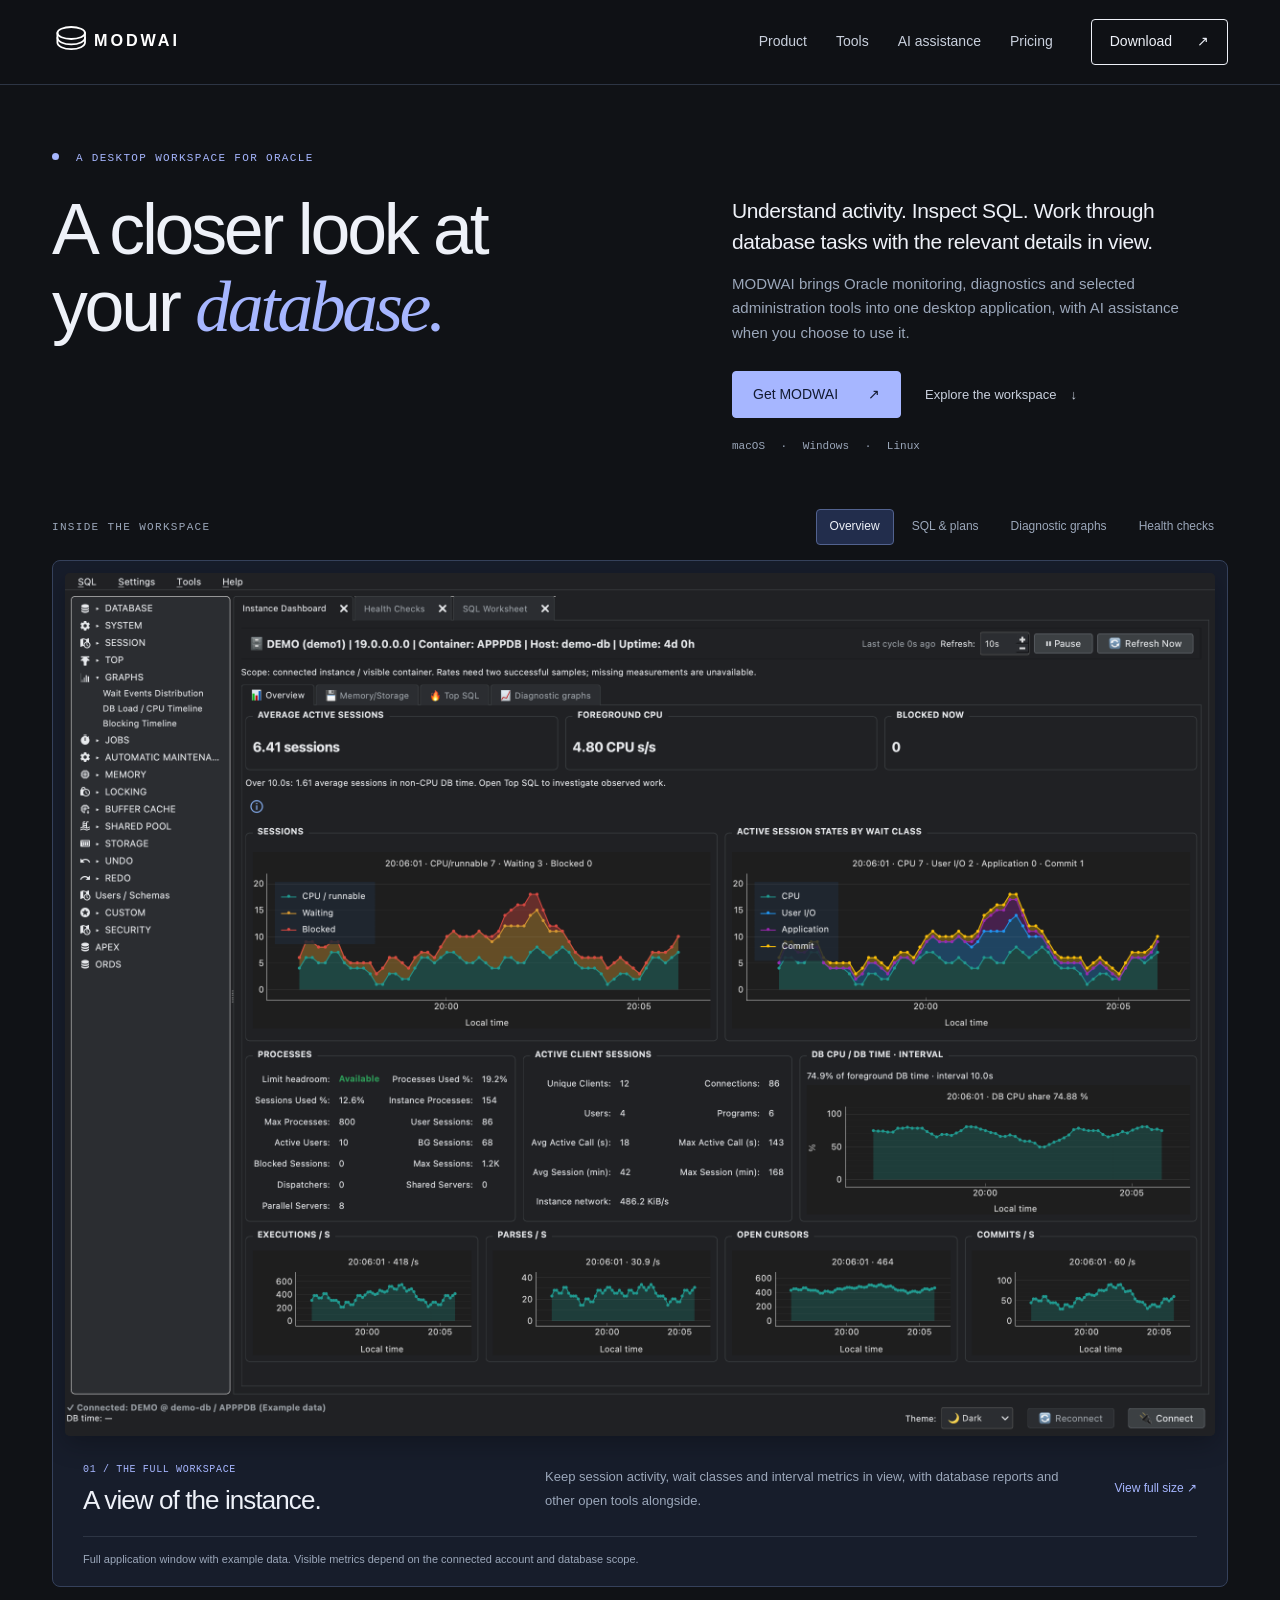
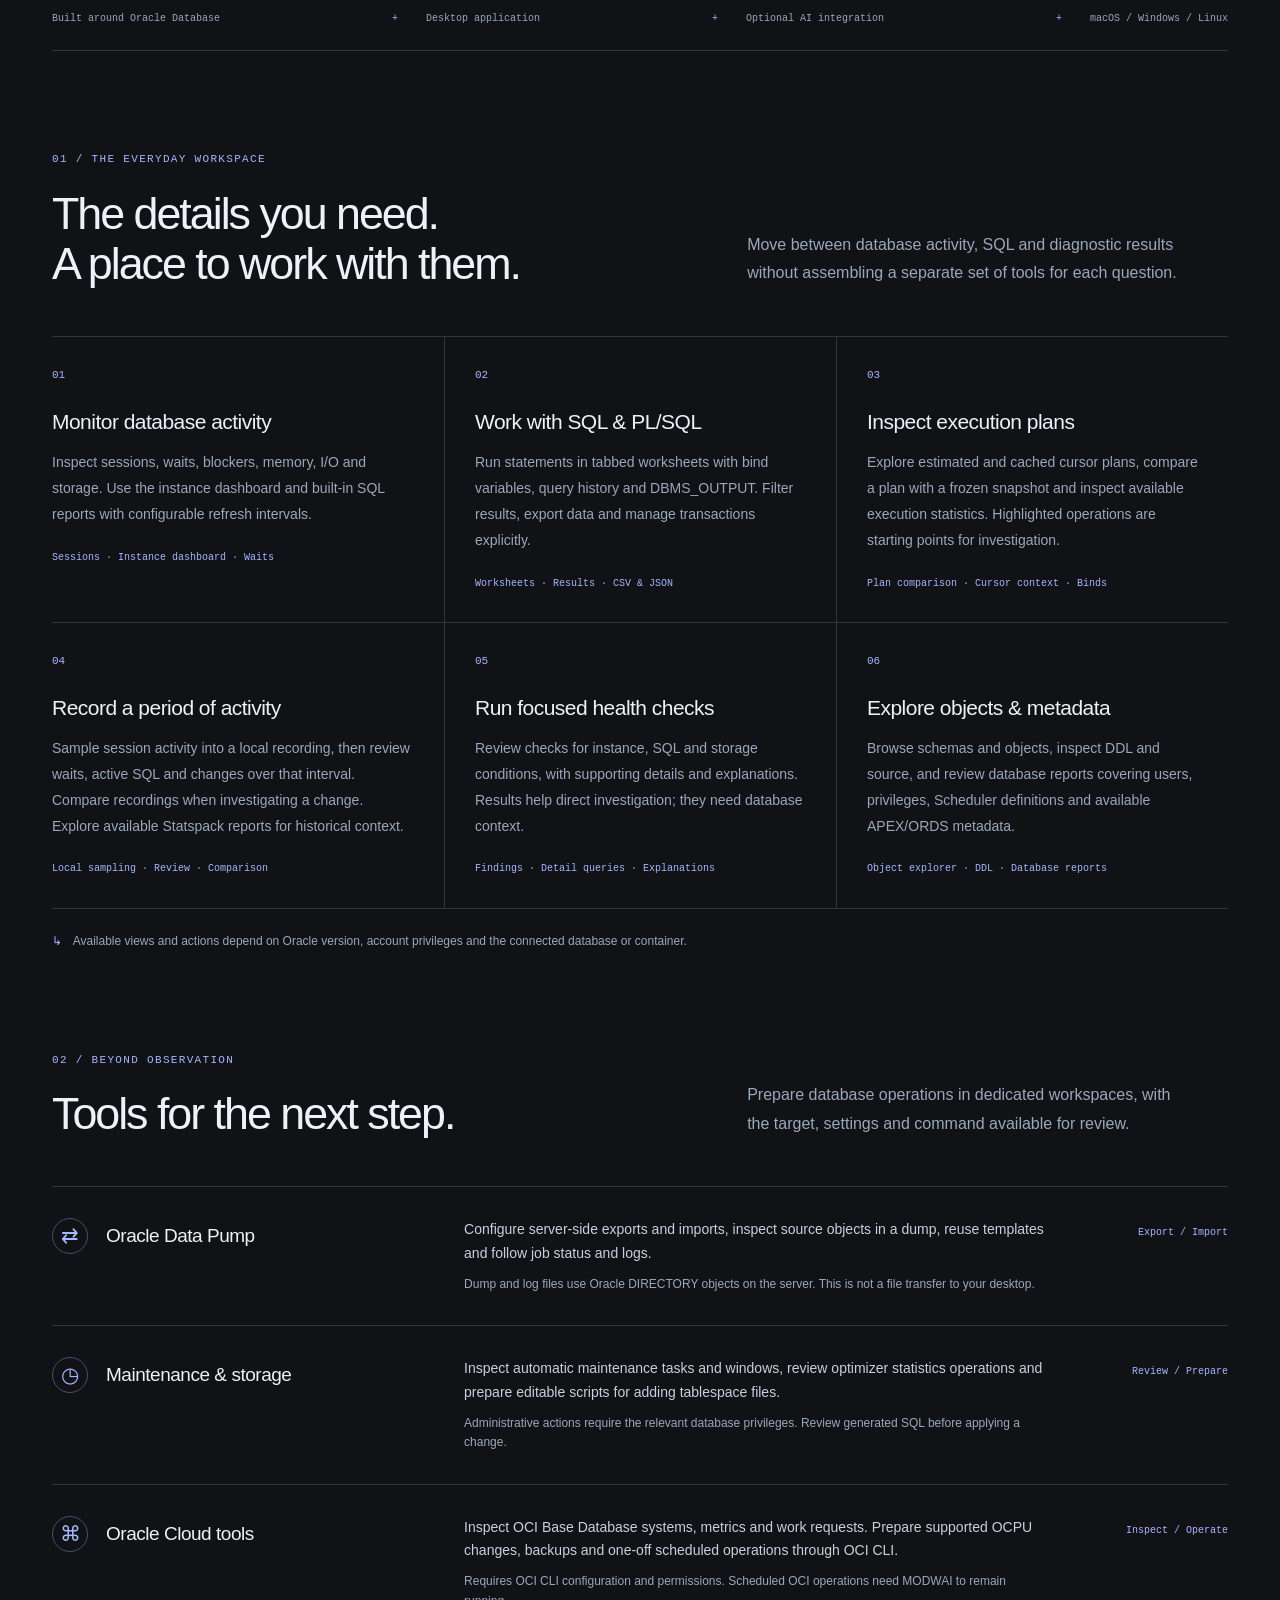
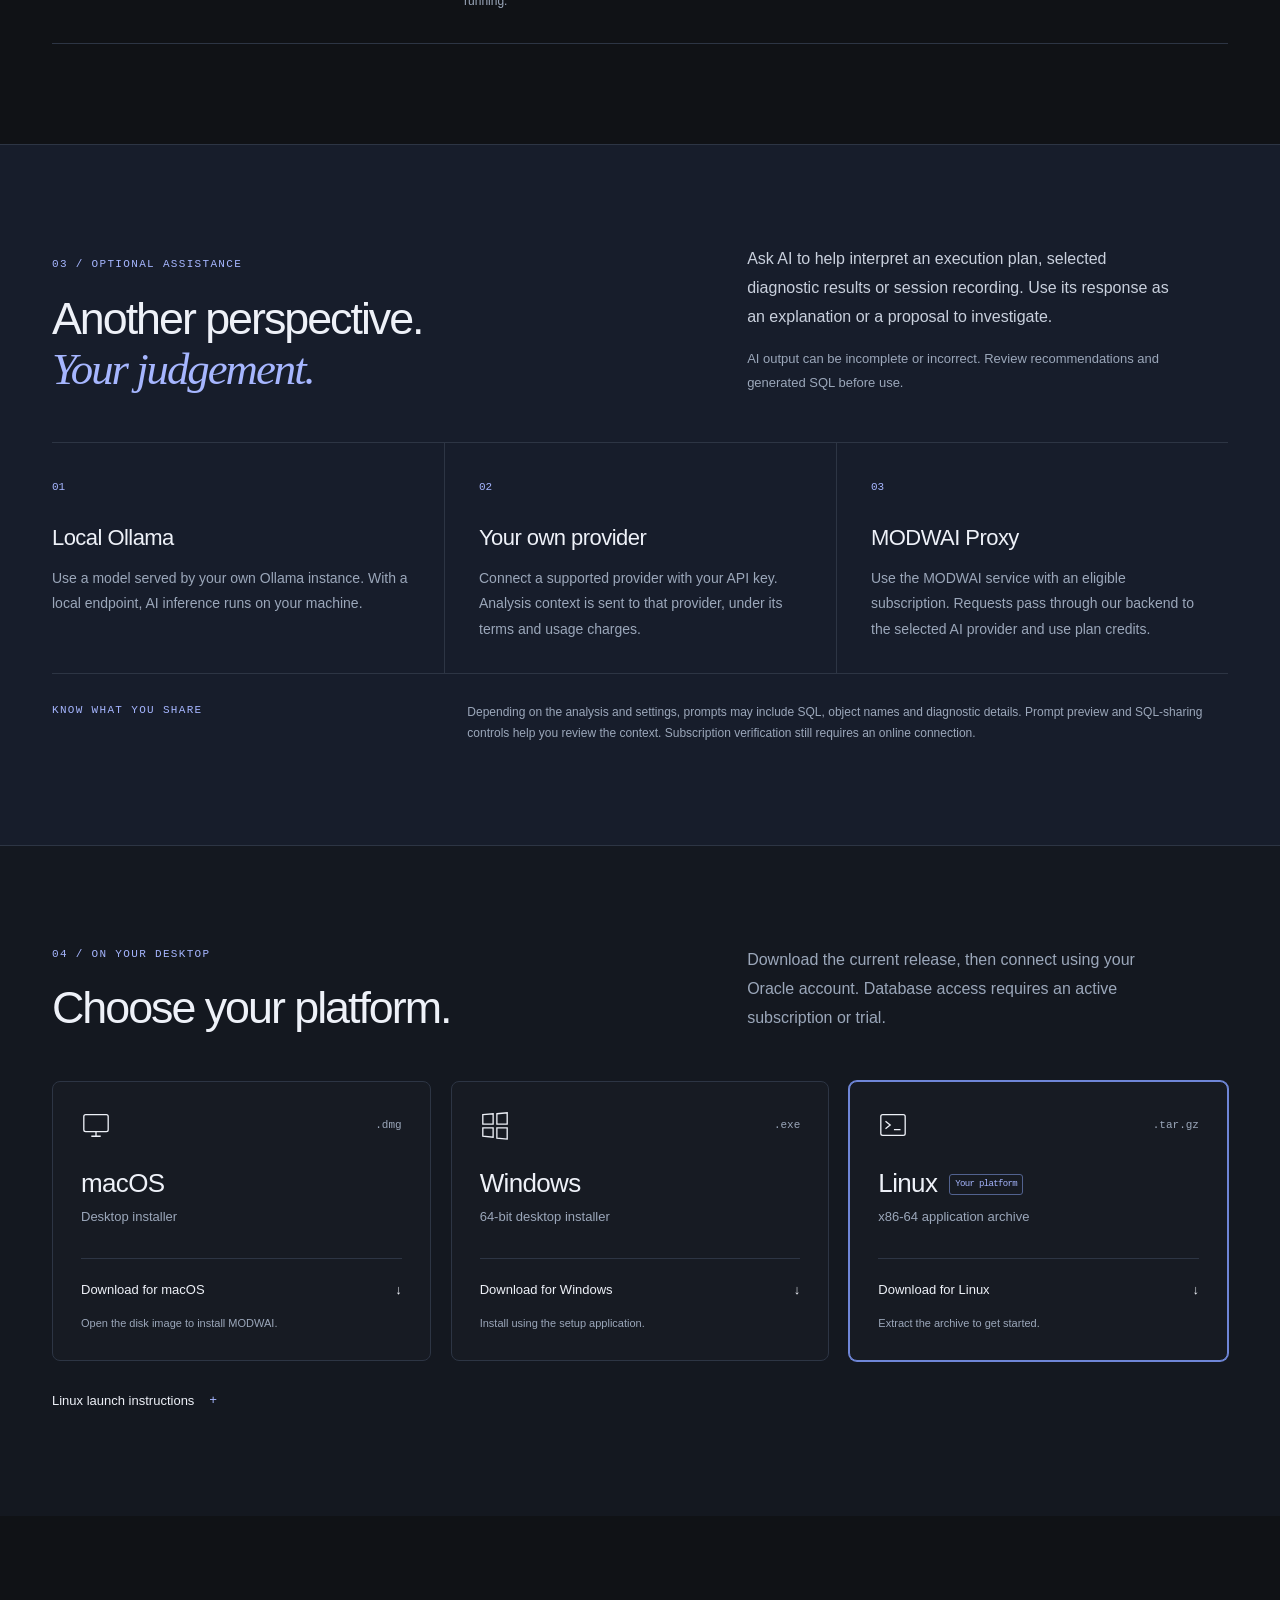
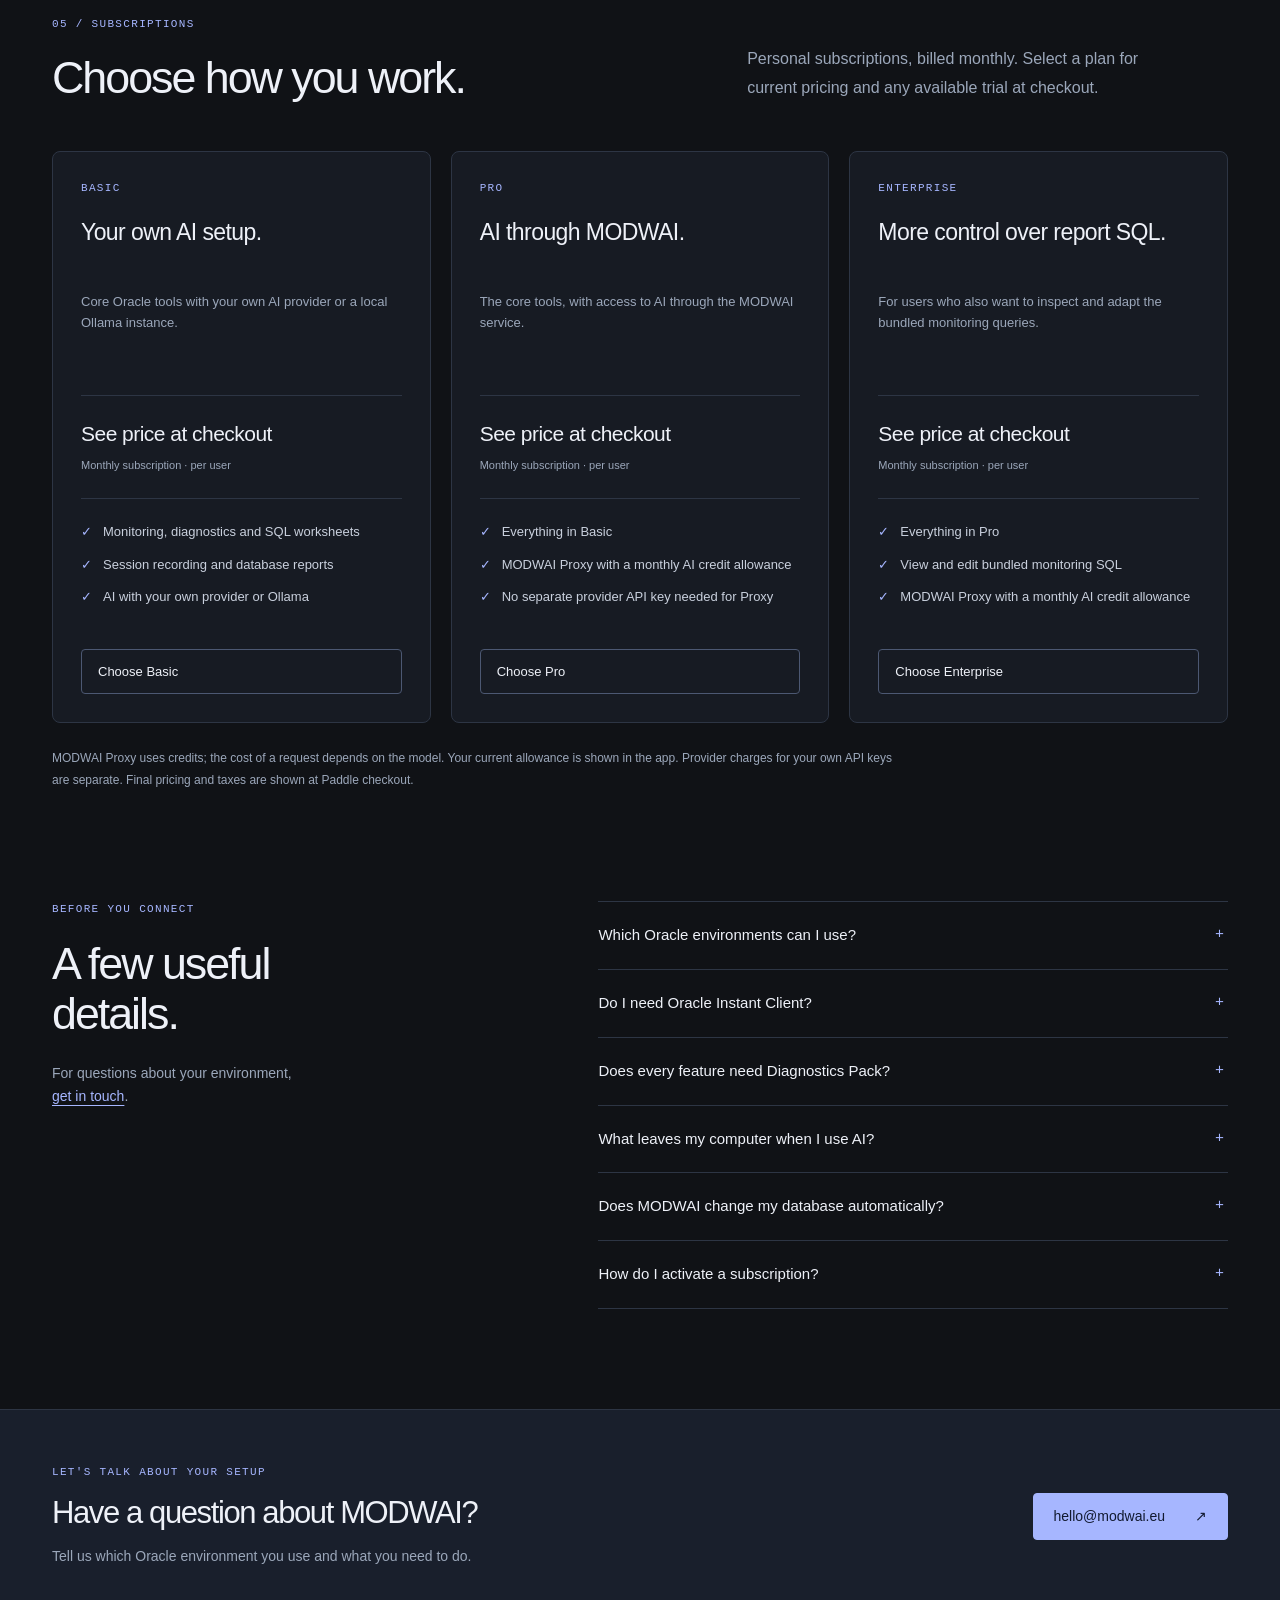
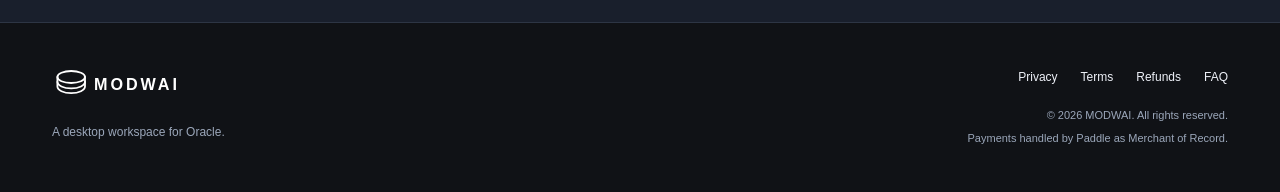
==== commit 8c44c734: "Show full MODWAI workspace screenshots in the website gallery" ====
--- a/index.html
+++ b/index.html
@@ -13,16 +13,16 @@
   <meta property="og:description" content="Monitor Oracle databases, run SQL and inspect execution plans from your desktop. For macOS, Windows and Linux, with optional AI assistance.">
   <meta property="og:type" content="website">
   <meta property="og:url" content="https://www.modwai.eu/">
-  <meta property="og:image" content="https://www.modwai.eu/assets/workspace-plan.png">
+  <meta property="og:image" content="https://www.modwai.eu/assets/workspace-dashboard.png">
   <meta property="og:image:type" content="image/png">
-  <meta property="og:image:width" content="1100">
-  <meta property="og:image:height" content="720">
-  <meta property="og:image:alt" content="MODWAI execution plan viewer showing a cursor and operation tree with example data">
+  <meta property="og:image:width" content="2400">
+  <meta property="og:image:height" content="1800">
+  <meta property="og:image:alt" content="Full MODWAI application window with the instance dashboard, navigation and example activity data">
   <meta name="twitter:card" content="summary_large_image">
   <meta name="twitter:title" content="MODWAI — Oracle Database Monitoring &amp; SQL Tools">
   <meta name="twitter:description" content="Monitor Oracle databases, run SQL and inspect execution plans from your desktop. For macOS, Windows and Linux, with optional AI assistance.">
-  <meta name="twitter:image" content="https://www.modwai.eu/assets/workspace-plan.png">
-  <meta name="twitter:image:alt" content="MODWAI execution plan viewer showing a cursor and operation tree with example data">
+  <meta name="twitter:image" content="https://www.modwai.eu/assets/workspace-dashboard.png">
+  <meta name="twitter:image:alt" content="Full MODWAI application window with the instance dashboard, navigation and example activity data">
   <script type="application/ld+json">
     {
       "@context": "https://schema.org",
@@ -88,21 +88,22 @@
         </div>
 
         <div class="workspace-gallery" id="console" data-gallery>
-          <div class="gallery-heading"><span class="eyebrow">Inside the workspace</span><div class="gallery-controls" role="group" aria-label="Choose an application view"><button type="button" data-gallery-tab="plans" aria-pressed="true">Execution plans</button><button type="button" data-gallery-tab="sessions" aria-pressed="false">Sessions</button><button type="button" data-gallery-tab="datapump" aria-pressed="false">Data Pump</button></div></div>
-          <figure class="workspace-panel" data-gallery-panel="plans">
-            <div class="workspace-description"><span class="workspace-number">01 / SQL DIAGNOSTICS</span><h2>Follow the plan.<br> Keep the context.</h2><p>Explore the operation tree, available runtime statistics and captured bind values for a selected cursor.</p><span class="workspace-tag">Plan tree &amp; source text</span><a href="assets/workspace-plan.png" target="_blank" rel="noopener" class="screenshot-link">Open full-size view <span aria-hidden="true">↗</span></a></div>
-            <div class="workspace-image"><img src="assets/workspace-plan.png" width="1100" height="720" alt="MODWAI execution plan viewer with a cached child cursor, operation tree, row counts and inspection hints" fetchpriority="high"></div>
-            <figcaption>Application view with example data. Runtime statistics and captured binds depend on what Oracle has collected.</figcaption>
-          </figure>
-          <figure class="workspace-panel" data-gallery-panel="sessions">
-            <div class="workspace-description"><span class="workspace-number">02 / SESSION ACTIVITY</span><h2>From a session<br> to its SQL.</h2><p>Filter active sessions and inspect parallel execution groups before opening the relevant SQL, waits or plan.</p><span class="workspace-tag">Filters &amp; periodic refresh</span><a href="assets/workspace-sessions.png" target="_blank" rel="noopener" class="screenshot-link">Open full-size view <span aria-hidden="true">↗</span></a></div>
-            <div class="workspace-image"><img src="assets/workspace-sessions.png" width="1620" height="810" alt="MODWAI sessions view showing an active session and a parallel execution coordinator with its worker" loading="lazy"></div>
-            <figcaption>Application view with example data. Session visibility depends on the connected account and database scope.</figcaption>
-          </figure>
-          <figure class="workspace-panel" data-gallery-panel="datapump">
-            <div class="workspace-description"><span class="workspace-number">03 / DATABASE OPERATIONS</span><h2>Exports, imports<br> and their jobs.</h2><p>Prepare a Data Pump operation, review the generated command and follow server-side jobs and logs.</p><span class="workspace-tag">Oracle DIRECTORY files</span><a href="assets/workspace-data-pump.png" target="_blank" rel="noopener" class="screenshot-link">Open full-size view <span aria-hidden="true">↗</span></a></div>
-            <div class="workspace-image"><img src="assets/workspace-data-pump.png" width="1100" height="760" alt="MODWAI Data Pump export wizard in dark mode with operation, object scope, content and job identity settings" loading="lazy"></div>
-            <figcaption>Application view with example data. Dump and log files stay on the Oracle server.</figcaption>
+          <div class="gallery-heading"><span class="eyebrow">Inside the workspace</span><div class="gallery-controls" role="group" aria-label="Choose an application view"><button type="button" data-gallery-tab="dashboard" aria-pressed="true">Overview</button><button type="button" data-gallery-tab="sql" aria-pressed="false">SQL &amp; plans</button><button type="button" data-gallery-tab="diagnostics" aria-pressed="false">Diagnostic graphs</button><button type="button" data-gallery-tab="health" aria-pressed="false">Health checks</button></div></div>
+          <figure class="workspace-panel" data-gallery-panel="dashboard">
+            <a class="workspace-image" href="assets/workspace-dashboard.png" target="_blank" rel="noopener" aria-label="Open the full application dashboard screenshot"><img src="assets/workspace-dashboard.png" width="2400" height="1800" alt="Full MODWAI window in dark mode: report navigation, open workspace tabs and an instance dashboard with sessions, waits, process capacity and activity charts" fetchpriority="high"></a>
+            <figcaption><div class="workspace-description"><div><span class="workspace-number">01 / THE FULL WORKSPACE</span><h2>A view of the instance.</h2></div><p>Keep session activity, wait classes and interval metrics in view, with database reports and other open tools alongside.</p><a href="assets/workspace-dashboard.png" target="_blank" rel="noopener" class="screenshot-link">View full size <span aria-hidden="true">↗</span></a></div><p class="workspace-note">Full application window with example data. Visible metrics depend on the connected account and database scope.</p></figcaption>
+          </figure>
+          <figure class="workspace-panel" data-gallery-panel="sql">
+            <a class="workspace-image" href="assets/workspace-sql.png" target="_blank" rel="noopener" aria-label="Open the full SQL worksheet screenshot"><img src="assets/workspace-sql.png" width="2400" height="1800" alt="Full MODWAI window showing an editable SQL query above its estimated execution plan, including a join, table access and index scan" loading="lazy"></a>
+            <figcaption><div class="workspace-description"><div><span class="workspace-number">02 / SQL &amp; EXECUTION PLANS</span><h2>The query and its plan.</h2></div><p>Read the SQL alongside its operation tree. Review optimizer estimates, inspect individual steps and compare a plan with a frozen snapshot.</p><a href="assets/workspace-sql.png" target="_blank" rel="noopener" class="screenshot-link">View full size <span aria-hidden="true">↗</span></a></div><p class="workspace-note">Full application window with example data. This view shows an optimizer estimate, not measured execution statistics.</p></figcaption>
+          </figure>
+          <figure class="workspace-panel" data-gallery-panel="diagnostics">
+            <a class="workspace-image" href="assets/workspace-diagnostics.png" target="_blank" rel="noopener" aria-label="Open the full diagnostic graphs screenshot"><img src="assets/workspace-diagnostics.png" width="2400" height="1800" alt="Full MODWAI window with a diagnostic timeline comparing database load, foreground CPU and non-CPU database time over sampled intervals" loading="lazy"></a>
+            <figcaption><div class="workspace-description"><div><span class="workspace-number">03 / DIAGNOSTIC GRAPHS</span><h2>See activity over time.</h2></div><p>Follow sampled database load, CPU and non-CPU time. Zoom into an interval or switch to the blocking timeline for captured waiter details.</p><a href="assets/workspace-diagnostics.png" target="_blank" rel="noopener" class="screenshot-link">View full size <span aria-hidden="true">↗</span></a></div><p class="workspace-note">Full application window with example data. Database load is derived from interval counters; it is not host CPU utilization.</p></figcaption>
+          </figure>
+          <figure class="workspace-panel" data-gallery-panel="health">
+            <a class="workspace-image" href="assets/workspace-health.png" target="_blank" rel="noopener" aria-label="Open the full health checks screenshot"><img src="assets/workspace-health.png" width="2400" height="1800" alt="Full MODWAI window listing database health checks with statuses, diagnostic messages, detail buttons and optional AI actions" loading="lazy"></a>
+            <figcaption><div class="workspace-description"><div><span class="workspace-number">04 / HEALTH CHECKS</span><h2>Findings with context.</h2></div><p>Review checks across instance, object, security and storage conditions, then open the supporting details or an explanation of the check.</p><a href="assets/workspace-health.png" target="_blank" rel="noopener" class="screenshot-link">View full size <span aria-hidden="true">↗</span></a></div><p class="workspace-note">Full application window with example data. Results need database context; some checks require separate Oracle pack licenses.</p></figcaption>
           </figure>
         </div>
         <div class="product-strip"><span>Built around Oracle Database</span><span>Desktop application</span><span>Optional AI integration</span><span>macOS / Windows / Linux</span></div>
--- a/styles.css
+++ b/styles.css
@@ -69,27 +69,27 @@
 .text-link:hover { text-decoration: underline; }
 .platform-note { font: 11px/1.5 var(--mono); margin-top: 20px; color: var(--muted); }
 .platform-note span { margin: 0 9px; color: var(--muted); }
-.workspace-gallery { scroll-margin-top: 24px; }
+.workspace-gallery { scroll-margin-top: 110px; }
 .gallery-heading { display: flex; justify-content: space-between; align-items: center; gap: 20px; margin-bottom: 15px; }
 .gallery-heading .eyebrow { color: var(--muted); }
-.gallery-controls { display: none; gap: 4px; }
+.gallery-controls { display: none; flex-wrap: wrap; gap: 4px; }
 .is-enhanced .gallery-controls { display: flex; }
 .gallery-controls button { background: transparent; color: var(--muted); border: 1px solid transparent; border-radius: 4px; padding: 7px 13px; font-size: 12px; }
 .gallery-controls button:hover { color: var(--heading); background: var(--accent-soft); }
 .gallery-controls button[aria-pressed="true"] { color: var(--heading); border-color: #52628f; background: var(--accent-soft); }
-.workspace-panel { display: grid; grid-template-columns: 235px minmax(0, 1fr); gap: 28px; padding: 32px 32px 0; border: 1px solid #35415b; background: var(--showcase); color: var(--text); border-radius: var(--radius); overflow: hidden; }
+.workspace-panel { padding: 12px 12px 0; border: 1px solid #35415b; background: var(--showcase); color: var(--text); border-radius: var(--radius); overflow: hidden; }
 .workspace-panel + .workspace-panel { margin-top: 20px; }
 .is-enhanced .workspace-panel { margin-top: 0; }
-.workspace-description { display: flex; flex-direction: column; align-items: flex-start; padding: 14px 0 0 2px; }
-.workspace-number { font: 10px/1.5 var(--mono); color: var(--accent); letter-spacing: .065em; margin-bottom: 44px; }
-.workspace-description h2 { font-size: 30px; line-height: 1.2; letter-spacing: -.035em; color: var(--heading); margin-bottom: 20px; }
+.workspace-description { display: grid; grid-template-columns: 1fr 1.25fr auto; gap: 32px; align-items: center; }
+.workspace-number { display: block; font: 10px/1.5 var(--mono); color: var(--accent); letter-spacing: .065em; margin-bottom: 8px; }
+.workspace-description h2 { font-size: 26px; line-height: 1.2; letter-spacing: -.035em; color: var(--heading); margin: 0; }
 .workspace-description p { font-size: 13px; color: var(--muted); line-height: 1.8; }
-.workspace-tag { margin-top: 26px; font: 10px/1.5 var(--mono); color: var(--text); padding: 6px 8px; border: 1px solid #485672; border-radius: 3px; }
-.screenshot-link { margin-top: auto; padding-top: 24px; font-size: 12px; color: var(--accent); text-decoration: none; }
+.screenshot-link { padding: 10px 0; font-size: 12px; color: var(--accent); text-decoration: none; white-space: nowrap; }
 .screenshot-link:hover { color: white; text-decoration: underline; }
-.workspace-image { min-width: 0; aspect-ratio: 1100/720; background: #202226; border-radius: 5px; overflow: hidden; align-self: start; box-shadow: 0 8px 24px #00000040; }
-.workspace-image img { width: 100%; height: 100%; object-fit: contain; }
-.workspace-panel figcaption { grid-column: 1/-1; border-top: 1px solid var(--line); font-size: 10px; color: var(--muted); padding: 13px 0 14px; margin-top: -8px; }
+.workspace-image { display: block; background: #202226; border-radius: 5px; overflow: hidden; box-shadow: 0 8px 24px #00000040; cursor: zoom-in; }
+.workspace-image img { display: block; width: 100%; height: auto; }
+.workspace-panel figcaption { padding: 26px 18px 18px; }
+.workspace-note { border-top: 1px solid var(--line); font-size: 11px; line-height: 1.6; color: var(--muted); padding-top: 14px; margin-top: 20px; }
 .product-strip { display: flex; align-items: center; justify-content: space-between; flex-wrap: wrap; gap: 15px; font: 10px/1.5 var(--mono); color: var(--muted); padding: 24px 0; border-bottom: 1px solid var(--line); }
 .product-strip span + span::before { content: '+'; color: var(--accent); margin-right: 28px; }
 .section { padding: 100px 0; }
@@ -214,11 +214,9 @@
   h1 { font-size: 62px; }
   .hero-lede { font-size: 19px; }
   .hero-actions { gap: 18px; }
-  .workspace-panel { grid-template-columns: 200px minmax(0,1fr); gap: 22px; padding: 24px 24px 0; }
-  .workspace-description h2 { font-size: 26px; }
-  .workspace-number { margin-bottom: 25px; }
+  .workspace-description { gap: 24px; }
+  .workspace-description h2 { font-size: 24px; }
   .workspace-description p { font-size: 12px; }
-  .workspace-tag { font-size: 9px; margin-top: 15px; }
   .product-strip span + span::before { margin-right: 12px; }
   .section-heading { gap: 45px; }
   .tool-row { grid-template-columns: 1fr 1.65fr; gap: 26px; }
@@ -244,14 +242,9 @@
   .hero-copy { max-width: 580px; }
   .hero-lede { max-width: 550px; }
   .gallery-heading { flex-wrap: wrap; gap: 12px; }
-  .workspace-panel { grid-template-columns: minmax(0,1fr); padding: 22px 22px 0; gap: 18px; }
-  .workspace-description { display: grid; grid-template-columns: 1fr 1fr; column-gap: 25px; row-gap: 12px; padding: 0; }
-  .workspace-number { grid-column: 1/-1; margin: 0; }
-  .workspace-description h2 { font-size: 25px; margin: 0; }
-  .workspace-description p { font-size: 12px; }
-  .workspace-tag { display: none; }
-  .screenshot-link { padding: 0; font-size: 11px; grid-column: 1/-1; margin: 0; }
-  .workspace-panel figcaption { margin-top: 0; }
+  .workspace-description { grid-template-columns: 1fr 1fr; gap: 14px 25px; }
+  .screenshot-link { grid-column: 1/-1; justify-self: start; }
+  .workspace-panel figcaption { padding: 22px 12px 16px; }
   .product-strip { display: grid; grid-template-columns: 1fr 1fr; gap: 13px; }
   .product-strip span + span::before { content: none; }
   .section { padding: 70px 0; }
@@ -301,14 +294,12 @@
   .cta-button { gap: 22px; }
   .eyebrow { font-size: 10px; }
   .gallery-controls { gap: 3px; width: 100%; }
-  .gallery-controls button { font-size: 11px; padding: 8px 9px; flex-grow: 1; }
-  .workspace-panel { padding: 20px 16px 0; }
+  .gallery-controls button { font-size: 11px; padding: 10px 9px; flex: 1 1 calc(50% - 3px); }
+  .workspace-panel { padding: 6px 6px 0; }
   .workspace-description { grid-template-columns: 1fr; gap: 12px; }
-  .workspace-description h2 { font-size: 26px; }
-  .workspace-description h2 br { display: none; }
+  .workspace-description h2 { font-size: 24px; }
   .workspace-description p { font-size: 12px; }
-  .workspace-image { margin: 0 -6px; }
-  .workspace-panel figcaption { font-size: 9px; }
+  .workspace-note { font-size: 10px; margin-top: 12px; }
   .product-strip { font-size: 9px; }
   .section { padding: 58px 0; }
   .section-heading .eyebrow { margin-bottom: 15px; }
